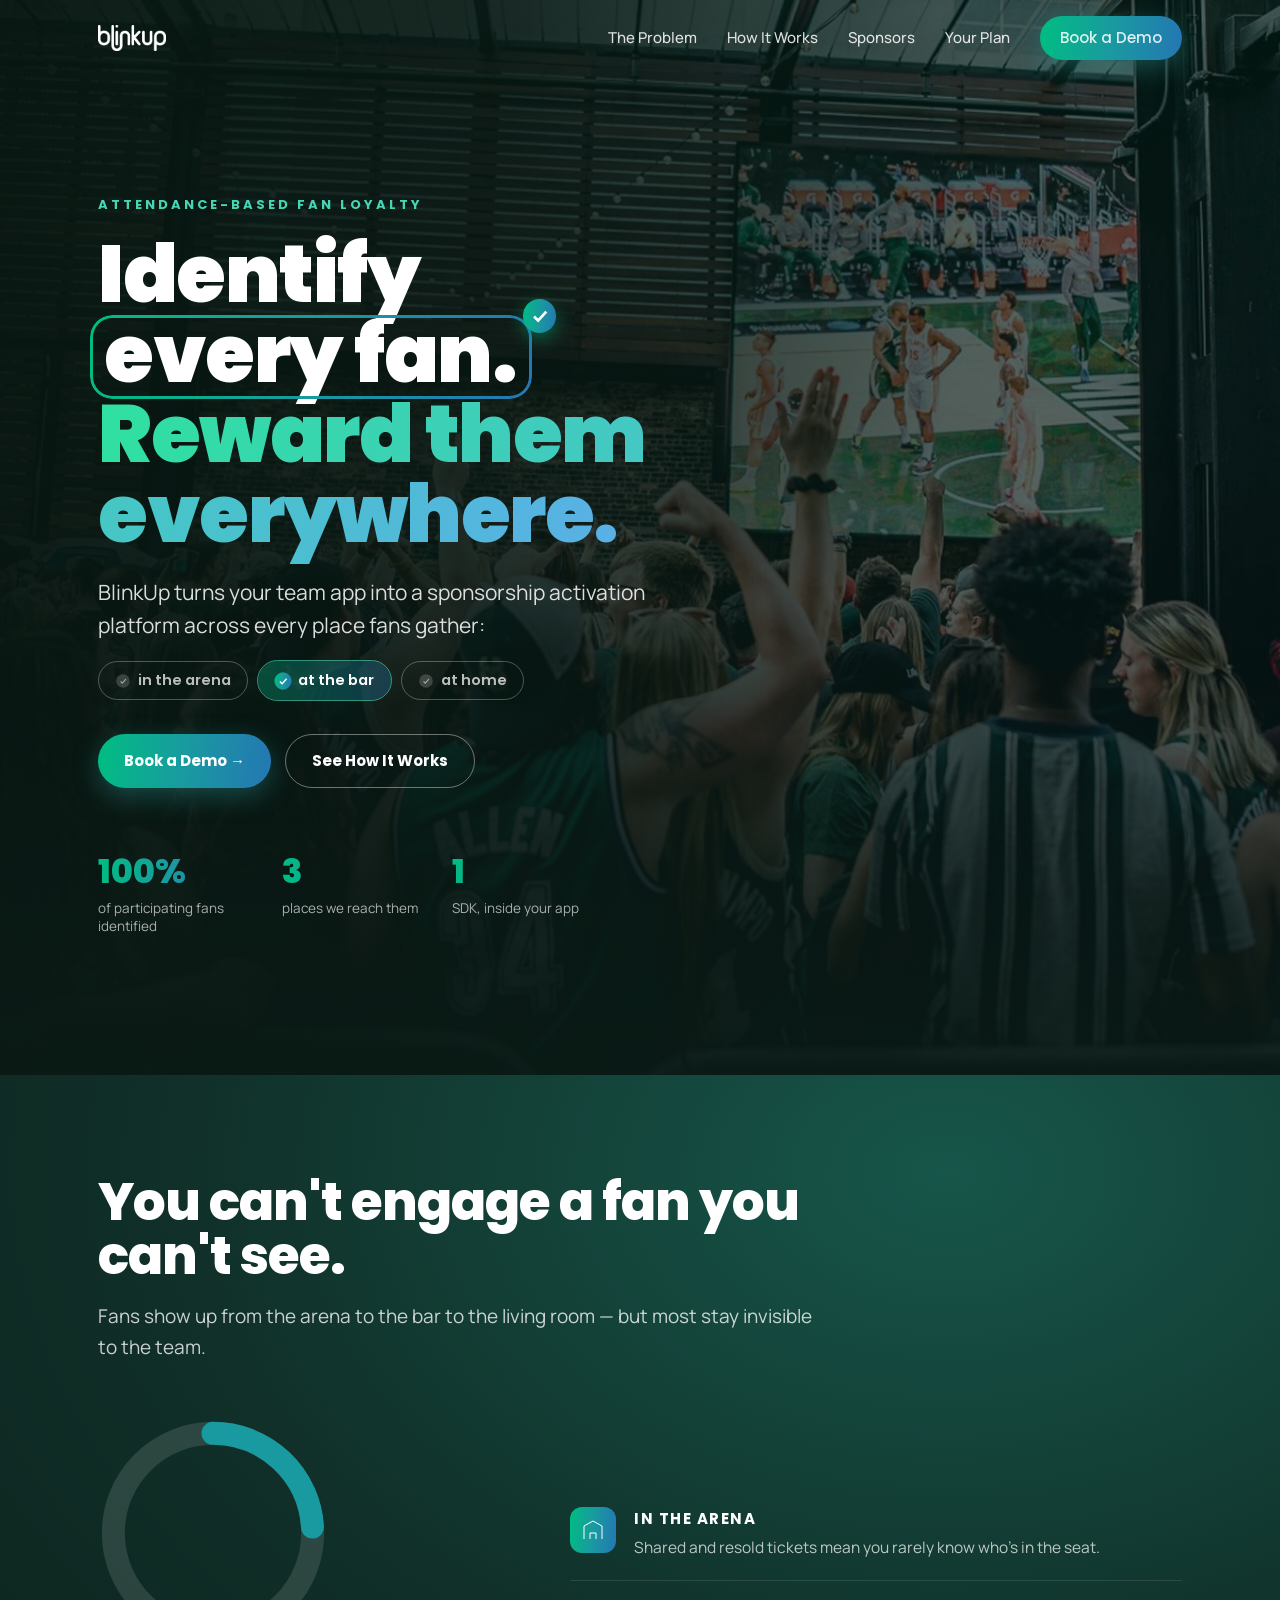
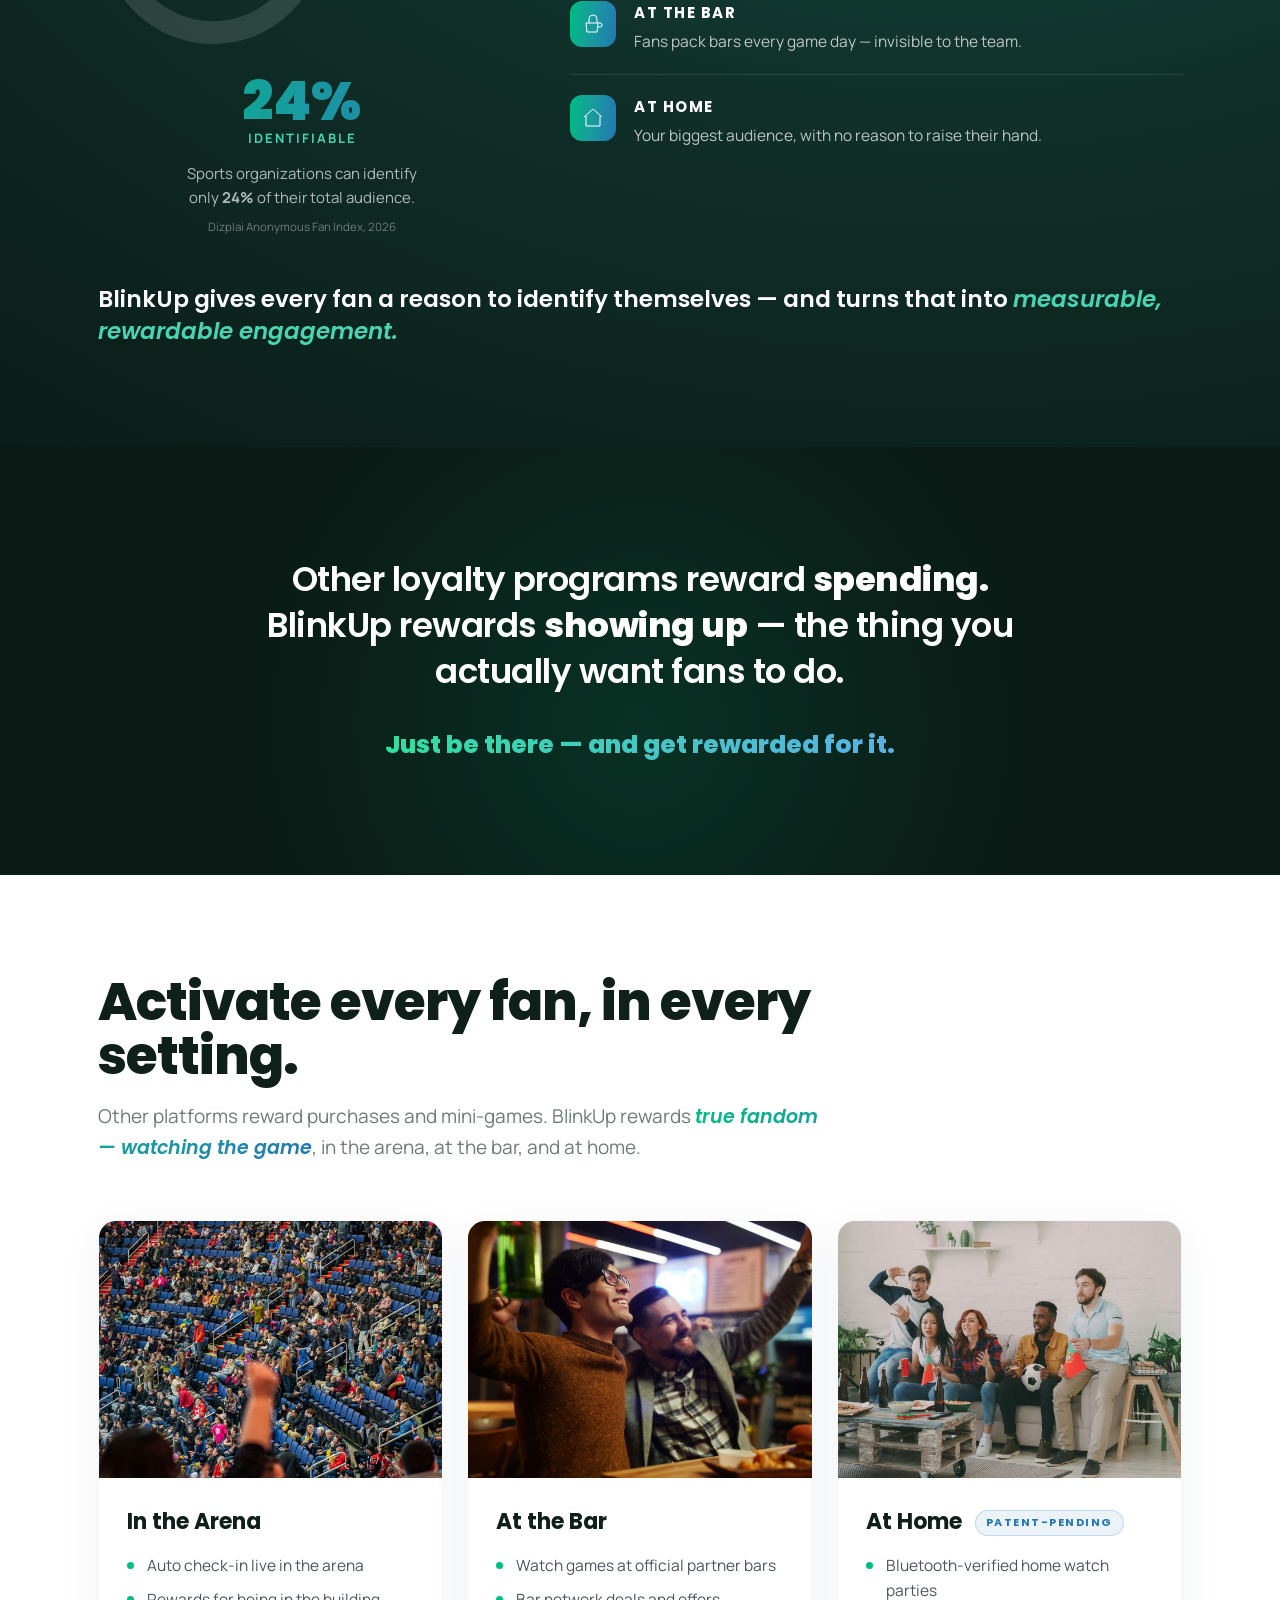
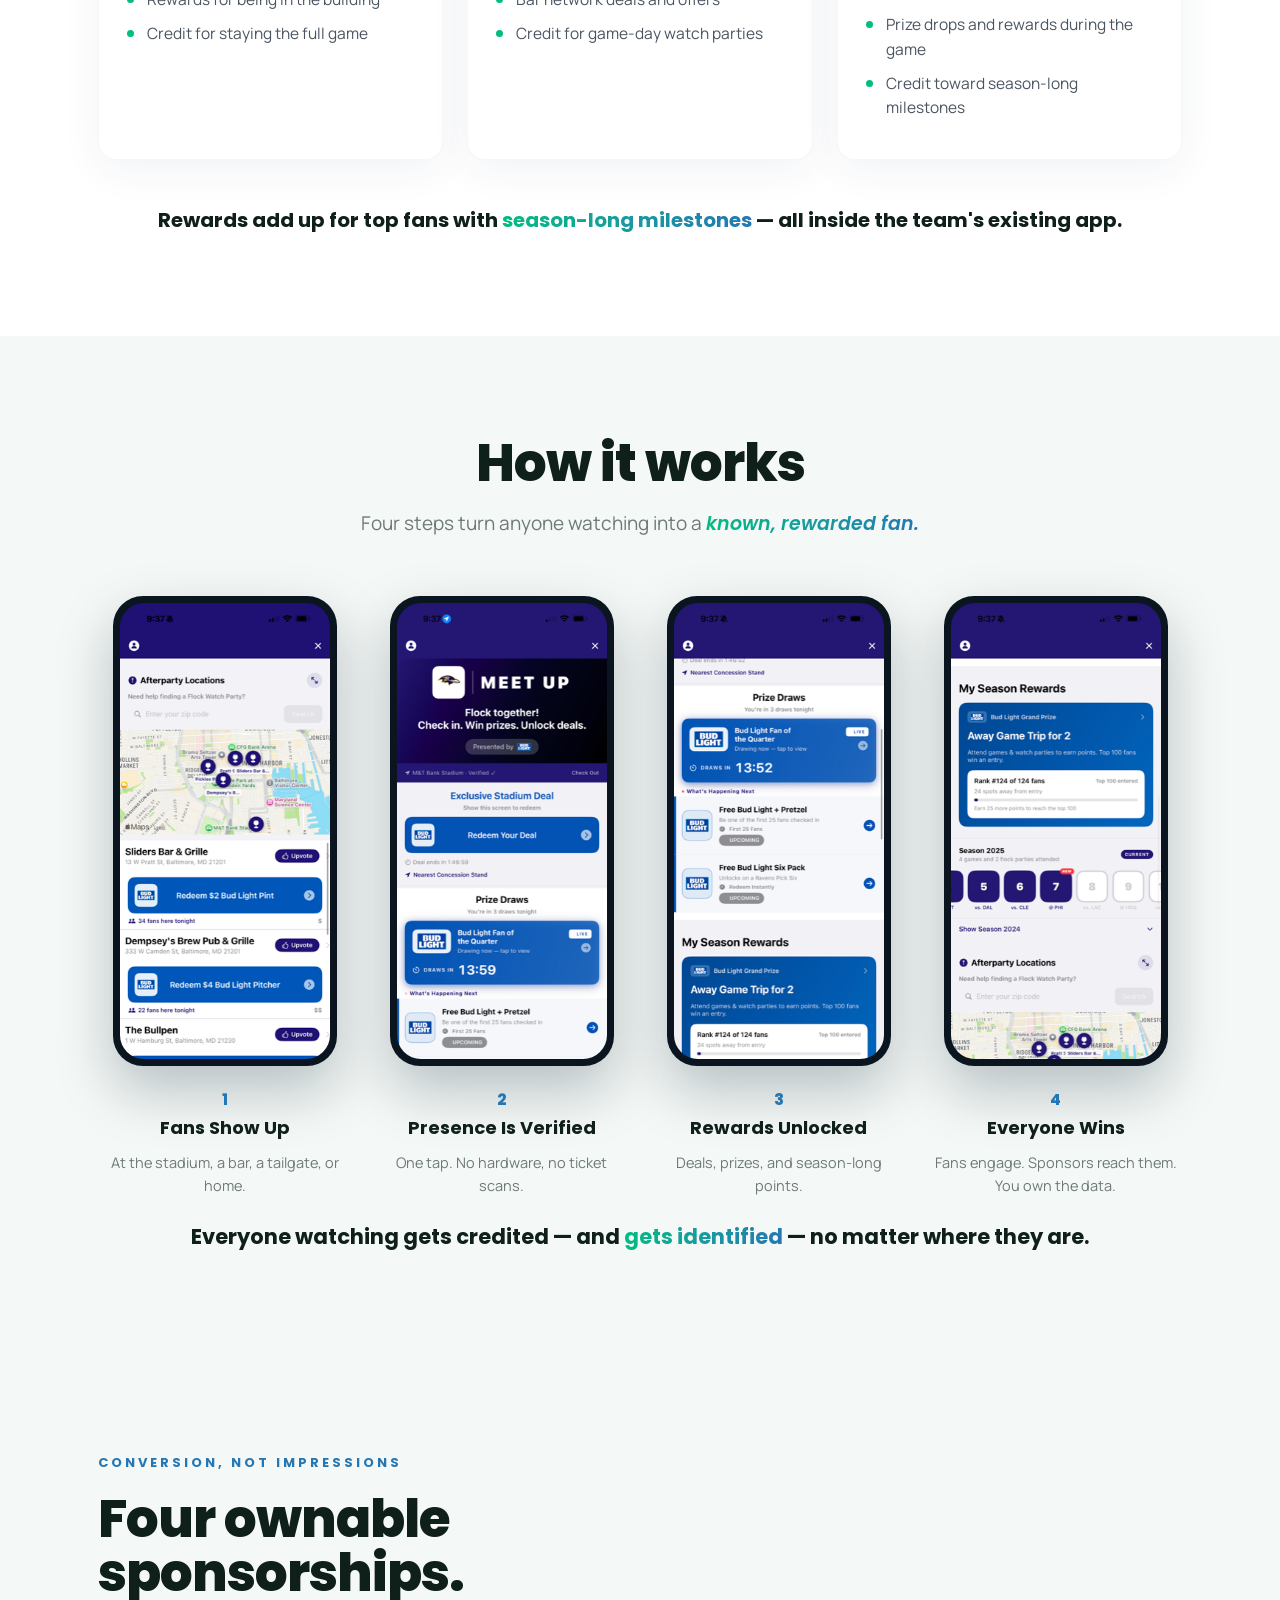
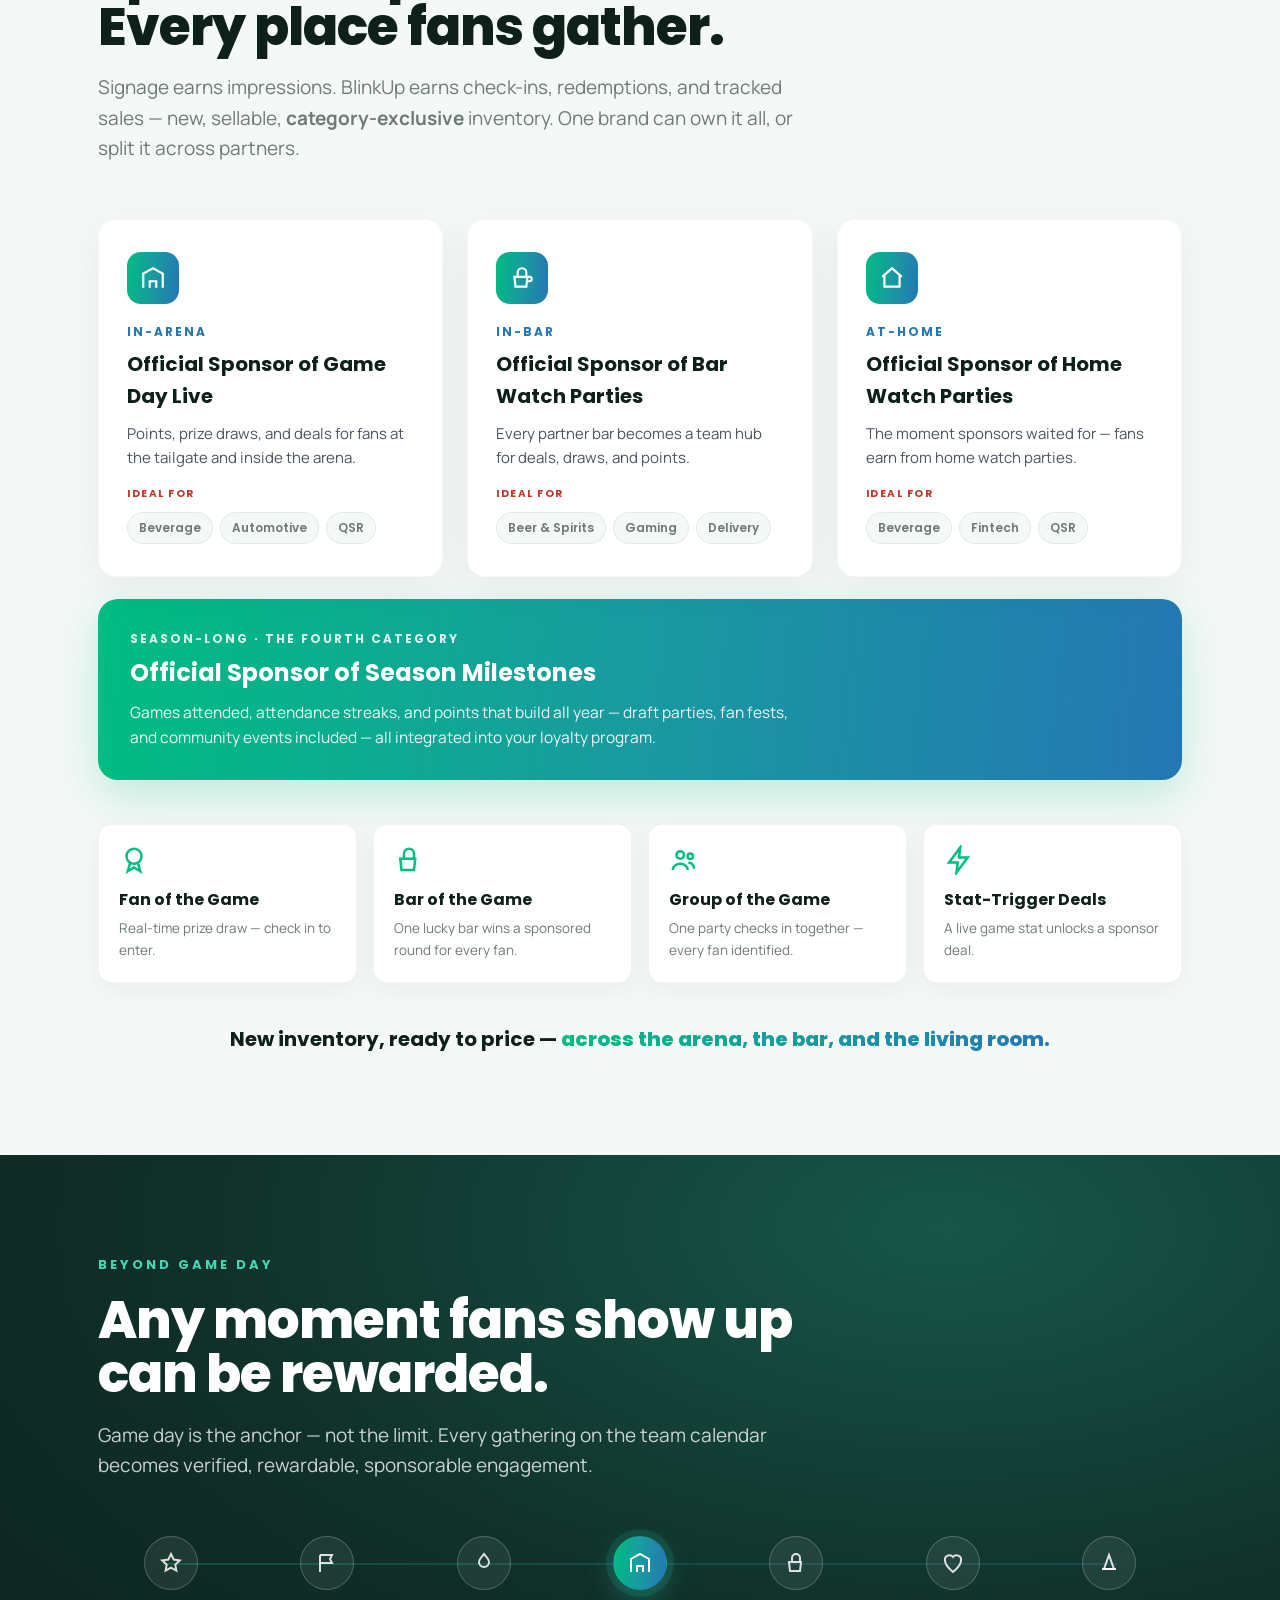
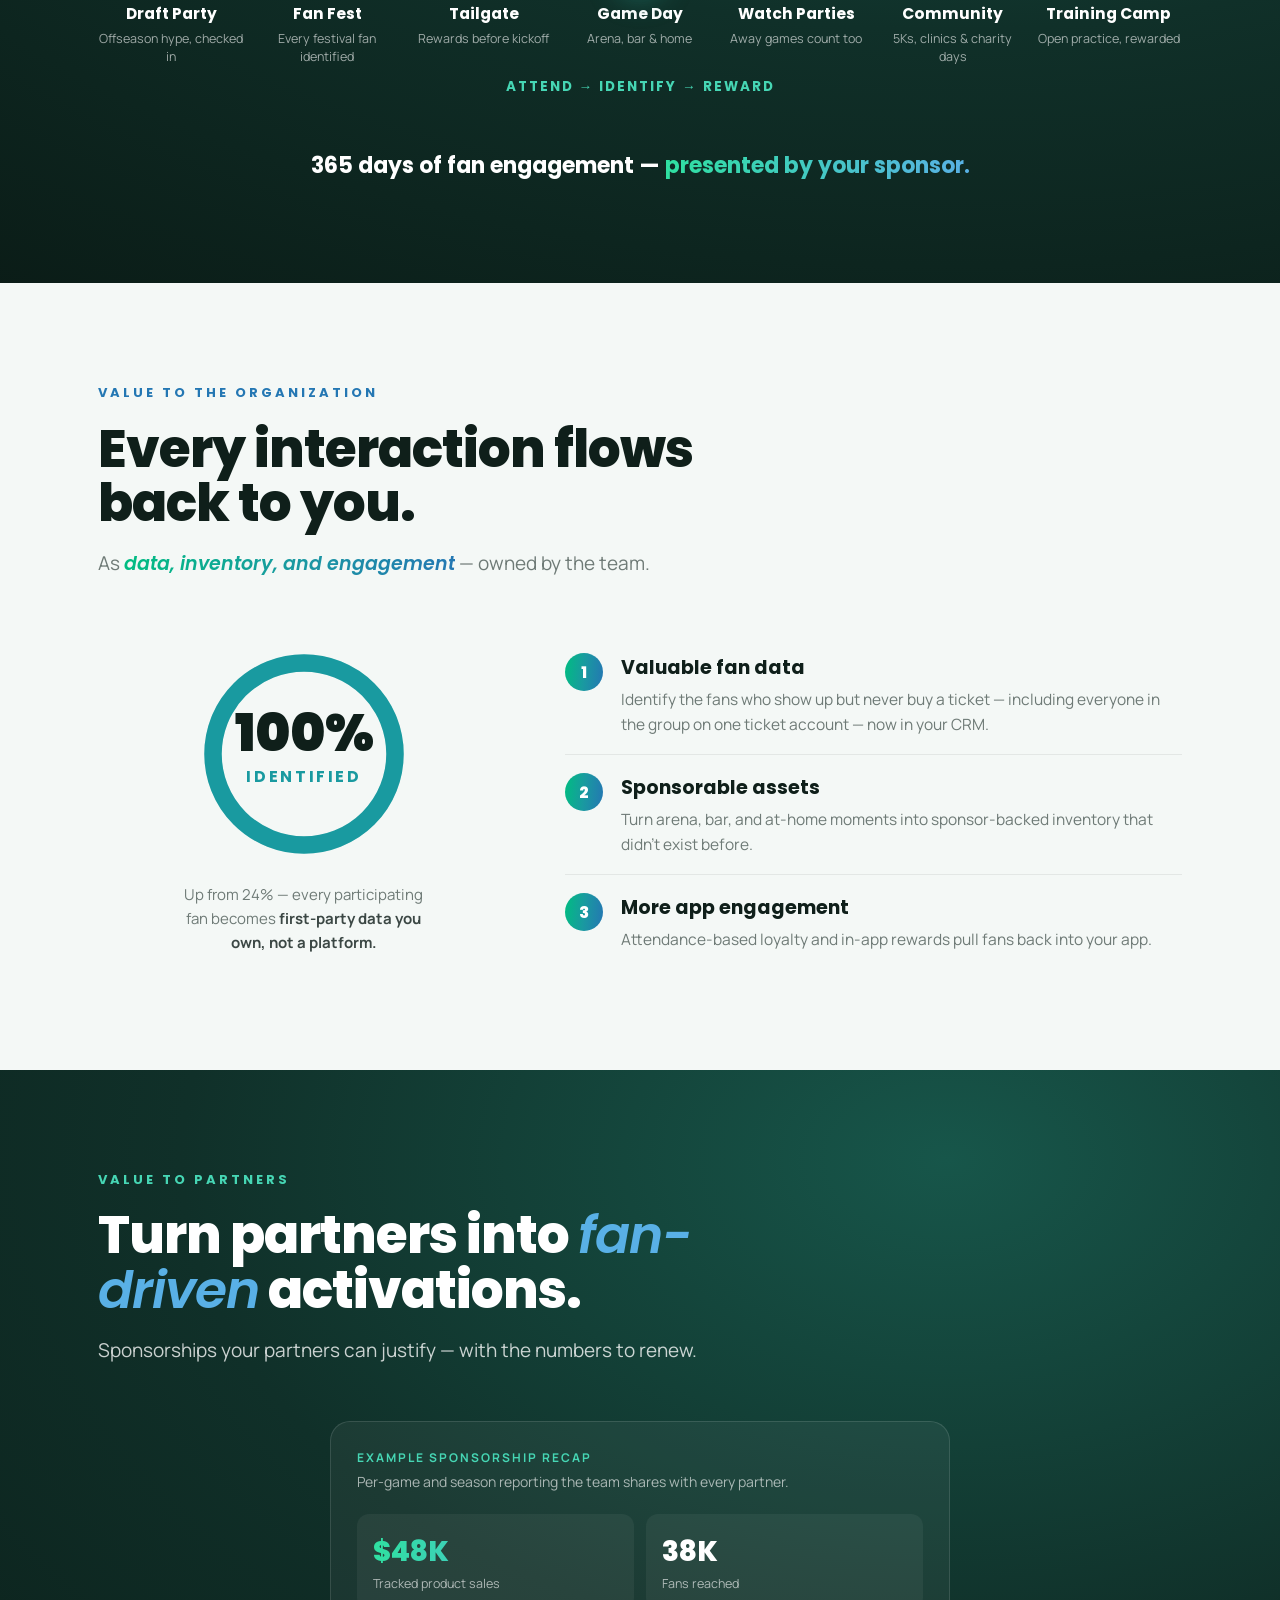
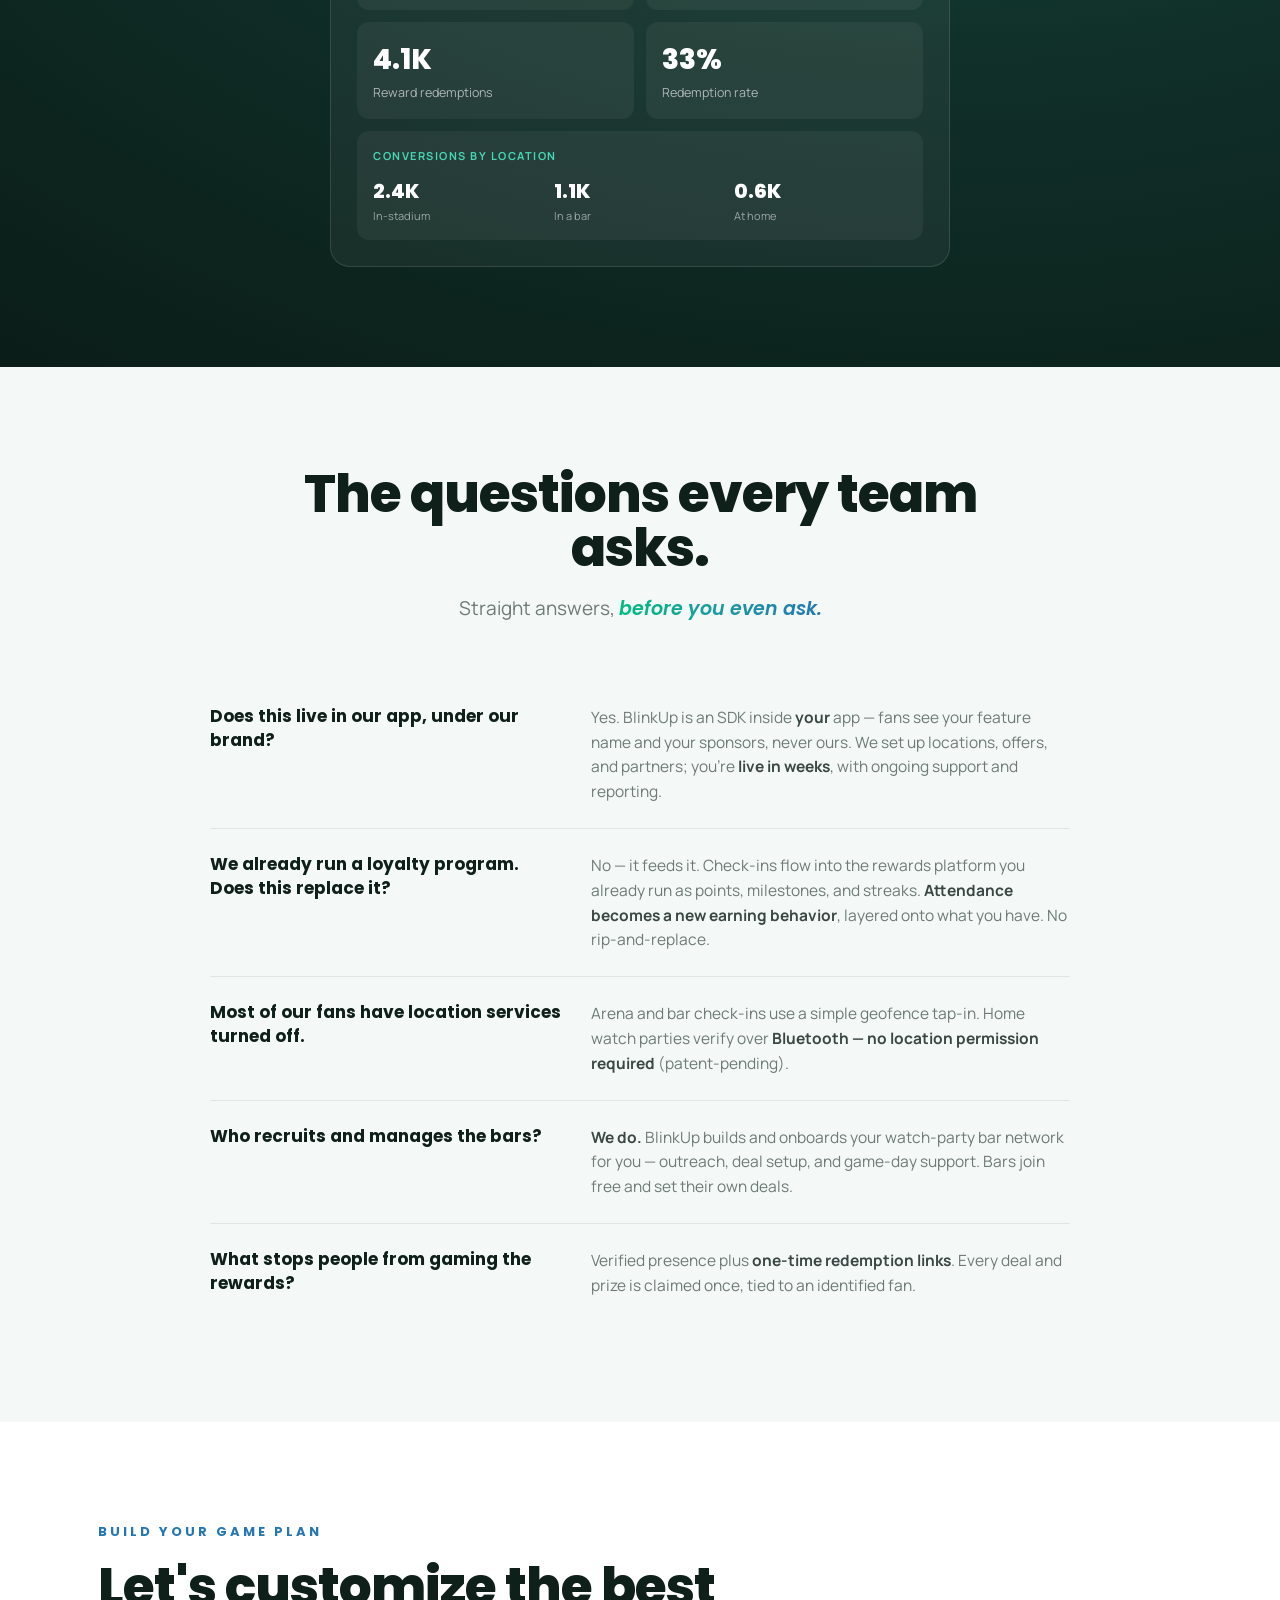
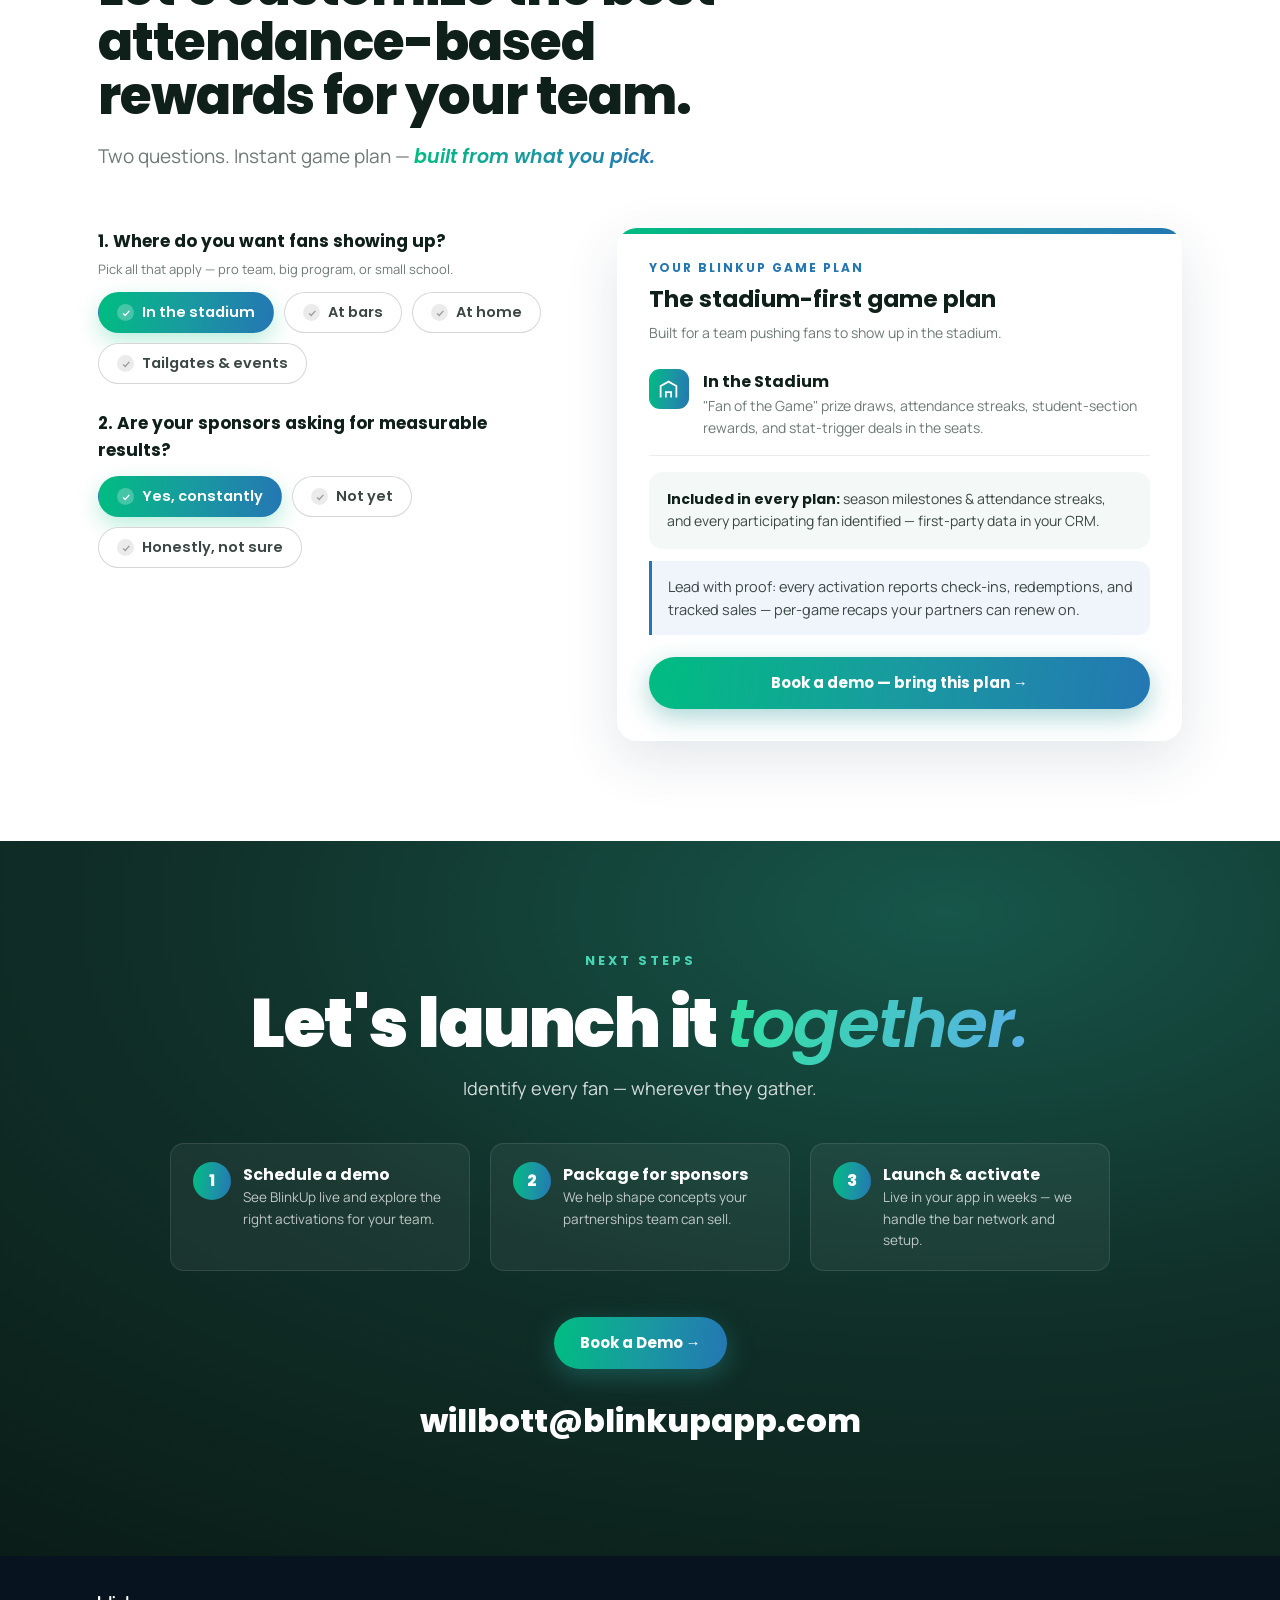
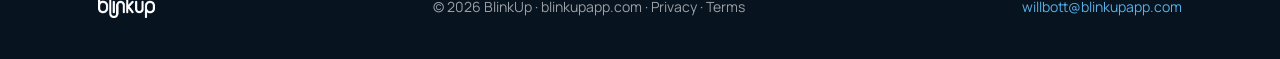
==== index.html @ 72c93498 "Simplify: cut Meet Up, netmap, fan-value, and integration sections; benefit-led copy throughout Per " ====
<!DOCTYPE html>
<html lang="en">
<head>
<meta charset="UTF-8" />
<meta name="viewport" content="width=device-width, initial-scale=1.0" />
<title>BlinkUp — Identify Every Fan. Reward Them Everywhere.</title>
<meta name="description" content="BlinkUp turns your team app into a sponsorship activation platform across every place fans gather — in the arena, at the bar, and at home. Attendance-based fan loyalty for sports teams and their sponsors." />

<link rel="preconnect" href="https://fonts.googleapis.com">
<link rel="preconnect" href="https://fonts.gstatic.com" crossorigin>
<link href="https://fonts.googleapis.com/css2?family=Poppins:ital,wght@0,500;0,600;0,700;0,800;0,900;1,500;1,600&family=Manrope:wght@400;500;600;700;800&display=swap" rel="stylesheet">

<style>
  *, *::before, *::after { box-sizing: border-box; margin: 0; padding: 0; }
  :root {
    --green: #00BD81;
    --teal: #199AA0;
    --blue: #2477B3;
    --blue-deep: #1B5C8C;
    --green-deep: #0A8F63;
    --ink: #0F1F1A;
    --text: #3B4744;
    --muted: #6E7A76;
    --bg: #ffffff;
    --bg-2: #F4F8F6;
    --white: #ffffff;
    --glow-green: #2fe0a0;
    --glow-blue: #59b0e6;
    --light-accent: #46d6b4;
    --grad: linear-gradient(96deg, #00BD81 0%, #199AA0 50%, #2477B3 100%);
    --dark-grad: radial-gradient(130% 120% at 74% 10%, #17564a 0%, #103029 46%, #0a1a15 100%);
    --maxw: 1140px;
    --sans: 'Poppins', -apple-system, BlinkMacSystemFont, 'Segoe UI', sans-serif;
    --body: 'Manrope', -apple-system, BlinkMacSystemFont, 'Segoe UI', sans-serif;
  }
  html { scroll-behavior: smooth; }
  body { font-family: var(--body); color: var(--text); background: var(--bg); line-height: 1.6; -webkit-font-smoothing: antialiased; overflow-x: hidden; }
  h1,h2,h3,h4,.sans { font-family: var(--sans); }
  .serif-i { font-family: var(--sans); font-style: italic; font-weight: 600; }
  .grad-text { background: var(--grad); -webkit-background-clip: text; background-clip: text; -webkit-text-fill-color: transparent; }

  .wrap { max-width: var(--maxw); margin: 0 auto; padding: 0 28px; }
  .eyebrow { font-family: var(--sans); font-weight: 700; font-size: 13px; letter-spacing: 3px; text-transform: uppercase; color: var(--blue); margin-bottom: 18px; }
  .eyebrow.light { color: var(--light-accent); }

  .btn { display: inline-flex; align-items: center; gap: 9px; font-family: var(--sans); font-weight: 700; font-size: 15px; padding: 14px 26px; border-radius: 999px; text-decoration: none; cursor: pointer; border: none; transition: transform .18s ease, box-shadow .18s ease; }
  .btn-primary { background: var(--grad); color: #fff; box-shadow: 0 8px 26px rgba(42,150,150,.4); }
  .btn-primary:hover { transform: translateY(-2px); box-shadow: 0 12px 32px rgba(42,150,150,.5); }
  .btn-ghost { background: transparent; color: #fff; border: 1.5px solid rgba(255,255,255,.4); }
  .btn-ghost:hover { background: rgba(255,255,255,.1); border-color: #fff; }

  /* Nav */
  nav { position: fixed; top: 0; left: 0; right: 0; z-index: 100; padding: 16px 0; transition: background .3s, box-shadow .3s, padding .3s; }
  nav.scrolled { background: rgba(8,20,34,.85); backdrop-filter: blur(12px); padding: 10px 0; box-shadow: 0 1px 0 rgba(255,255,255,.08); }
  .nav-inner { display: flex; align-items: center; justify-content: space-between; }
  .nav-logo { height: 26px; display: block; }
  .nav-links { display: flex; align-items: center; gap: 30px; }
  .nav-links a { color: rgba(255,255,255,.85); text-decoration: none; font-size: 15px; font-weight: 500; }
  .nav-links a:hover { color: #fff; }
  .nav-cta { padding: 10px 20px; font-size: 14px; }
  .nav-toggle { display: none; background: none; border: none; color: #fff; font-size: 26px; cursor: pointer; }

  /* Hero — Luminous Presence artwork */
  .hero { position: relative; color: #fff; padding: 195px 0 140px; overflow: hidden; background: #0a1a15; }
  .hero-art { position: absolute; inset: 0; background: url('assets/art/hero-photo.jpg') center 30% / cover no-repeat; }
  .hero-veil { position: absolute; inset: 0; background:
    linear-gradient(180deg, rgba(10,26,21,0) 55%, rgba(10,26,21,.88) 100%),
    linear-gradient(94deg, rgba(8,22,17,.94) 0%, rgba(8,22,17,.78) 38%, rgba(8,22,17,.32) 72%, rgba(8,22,17,.18) 100%),
    linear-gradient(160deg, rgba(0,120,80,.20) 0%, rgba(10,60,90,.18) 100%); }
  .hero .wrap { position: relative; }
  .hero-copy { max-width: 640px; }
  .hero h1 { font-size: clamp(34px,6.6vw,80px); font-weight: 900; line-height: 1.0; letter-spacing: -1.5px; margin-bottom: 22px; }
  .hero h1 .g { background: linear-gradient(96deg,var(--glow-green),var(--glow-blue)); -webkit-background-clip: text; background-clip: text; -webkit-text-fill-color: transparent; }
  .hero p.sub { font-size: clamp(17px,2vw,21px); color: rgba(255,255,255,.85); max-width: 560px; margin-bottom: 34px; }
  .hero-cta { display: flex; gap: 14px; flex-wrap: wrap; }

  /* Type-on + capture (the check-in moment) */
  .hero h1 .ch { opacity: 0; }
  .hero h1.typed .ch { opacity: 1; transition: opacity .18s ease; }
  .cap { position: relative; display: inline-block; padding: 0 .08em; }
  .cap::before { content: ''; position: absolute; inset: .02em -.12em -.06em -.1em; border-radius: .28em;
    padding: 3px; background: var(--grad);
    -webkit-mask: linear-gradient(#fff 0 0) content-box, linear-gradient(#fff 0 0);
    -webkit-mask-composite: xor; mask: linear-gradient(#fff 0 0) content-box, linear-gradient(#fff 0 0);
    mask-composite: exclude;
    opacity: 0; transform: scale(1.18); }
  .cap .tickbadge { position: absolute; top: -.18em; right: -.42em; width: .42em; height: .42em; border-radius: 50%;
    background: var(--grad); display: grid; place-items: center; opacity: 0; transform: scale(.3);
    box-shadow: 0 6px 18px rgba(0,189,129,.45); }
  .cap .tickbadge svg { width: 58%; height: 58%; stroke: #fff; stroke-width: 3.4; fill: none; }
  .cap.on::before { opacity: 1; transform: scale(1); transition: opacity .3s ease, transform .45s cubic-bezier(.2,1.4,.4,1); }
  .cap.on .tickbadge { opacity: 1; transform: scale(1); transition: opacity .2s ease .18s, transform .5s cubic-bezier(.2,1.8,.4,1) .18s; }

  /* Place chips — check in as each photo comes up */
  .place-chips { display: flex; gap: 10px; flex-wrap: wrap; margin: 18px 0 34px; }
  .place-chip { display: inline-flex; align-items: center; gap: 7px; font-family: var(--sans); font-weight: 600;
    font-size: 14.5px; padding: 7px 16px; border-radius: 999px; color: rgba(255,255,255,.72);
    border: 1.5px solid rgba(255,255,255,.28); position: relative; transition: color .4s, border-color .4s, background .4s; }
  .place-chip .tick { display: grid; place-items: center; width: 16px; height: 16px; border-radius: 50%;
    background: rgba(255,255,255,.18); transform: scale(.85); transition: background .4s, transform .4s; }
  .place-chip .tick svg { width: 10px; height: 10px; stroke: rgba(255,255,255,.55); stroke-width: 3; fill: none; transition: stroke .4s; }
  .place-chip.active { color: #fff; border-color: transparent; background: linear-gradient(96deg, rgba(0,189,129,.32), rgba(36,119,179,.32)); }
  .place-chip.active .tick { background: var(--grad); transform: scale(1.08); }
  .place-chip.active .tick svg { stroke: #fff; }
  .place-chip.active::after { content: ''; position: absolute; inset: -2px; border-radius: 999px;
    border: 1.5px solid rgba(70,214,180,.65); animation: chipping 1.6s ease-out; pointer-events: none; }
  @keyframes chipping { 0% { transform: scale(1); opacity: .9; } 100% { transform: scale(1.28); opacity: 0; } }
  @media (prefers-reduced-motion: reduce) {
    .hero h1 .ch, .hero h1.typed .ch { transition: none; }
    .place-chip.active::after { animation: none; }
  }
  .hero-stats { display: flex; gap: 34px; margin-top: 56px; }
  .hero-stat .n { font-family: var(--sans); font-weight: 800; font-size: 34px; }
  .hero-stat .l { font-size: 13.5px; color: rgba(255,255,255,.65); max-width: 150px; line-height: 1.35; }

  /* Sections */
  .sec { padding: 100px 0; position: relative; }
  .sec-dark { background: var(--dark-grad); color: #fff; }
  .sec-2 { background: var(--bg-2); }
  .sec-head { max-width: 720px; margin-bottom: 56px; }
  .sec-head.center { margin-left: auto; margin-right: auto; text-align: center; }
  .sec h2 { font-size: clamp(32px,4.4vw,52px); font-weight: 800; line-height: 1.04; letter-spacing: -1px; color: var(--ink); margin-bottom: 18px; }
  .sec-dark h2 { color: #fff; }
  .sec .lead { font-size: clamp(16px,2vw,19px); color: var(--muted); }
  .sec-dark .lead { color: rgba(255,255,255,.78); }

  .ic { flex-shrink: 0; width: 46px; height: 46px; border-radius: 12px; background: var(--grad); display: grid; place-items: center; }
  .ic svg { width: 24px; height: 24px; stroke: #fff; fill: none; }
  .ic.circle { border-radius: 50%; }

  /* Problem */
  .prob-grid { display: grid; grid-template-columns: .8fr 1.2fr; gap: 64px; align-items: center; }
  .donut { width: 230px; height: 230px; margin: 0 auto; }
  .donut-label { margin-top: 18px; text-align: center; }
  .donut-label .p { font-family: var(--sans); font-weight: 900; font-size: 54px; line-height: 1; }
  .donut-label .s { font-size: 13px; letter-spacing: 2px; text-transform: uppercase; color: var(--light-accent); font-weight: 700; }
  .donut-sub { font-size: 15px; color: rgba(255,255,255,.68); max-width: 250px; margin: 14px auto 0; text-align: center; }
  .donut-src { font-size: 11.5px; color: rgba(255,255,255,.4); margin-top: 8px; text-align: center; }
  .prob-list .row { display: flex; gap: 18px; padding: 20px 0; border-bottom: 1px solid rgba(255,255,255,.1); }
  .prob-list .row:last-child { border-bottom: none; }
  .prob-list h4 { font-size: 15px; letter-spacing: 1.5px; text-transform: uppercase; margin-bottom: 4px; }
  .prob-list p { color: rgba(255,255,255,.72); font-size: 15.5px; }
  .prob-foot { margin-top: 46px; font-size: clamp(18px,2.2vw,23px); font-weight: 600; font-family: var(--sans); line-height: 1.4; }

  /* Manifesto — the everyday fan */
  .manifesto { background: #0a1a15; color: #fff; padding: 110px 0; text-align: center; position: relative; overflow: hidden; }
  .manifesto .glow { position: absolute; top: -40%; left: 50%; transform: translateX(-50%); width: 900px; height: 900px; background: radial-gradient(circle, rgba(0,189,129,.14), transparent 65%); }
  .manifesto .wrap { position: relative; max-width: 880px; }
  .manifesto p.big { font-family: var(--sans); font-weight: 600; font-size: clamp(22px,3.2vw,34px); line-height: 1.35; letter-spacing: -.5px; }
  .manifesto p.big b { font-weight: 800; }
  .manifesto .kicker { margin-top: 30px; font-family: var(--sans); font-weight: 800; font-size: clamp(19px,2.4vw,25px); }
  .manifesto .kicker .grad-text { background: linear-gradient(96deg,var(--glow-green),var(--glow-blue)); -webkit-background-clip: text; background-clip: text; -webkit-text-fill-color: transparent; }

  /* Cards */
  .cards { display: grid; grid-template-columns: repeat(3,1fr); gap: 24px; }
  .card { background: #fff; border-radius: 18px; padding: 32px 28px; box-shadow: 0 10px 40px rgba(20,50,80,.06); border: 1px solid rgba(0,0,0,.03); transition: transform .2s, box-shadow .2s; }
  .card:hover { transform: translateY(-5px); box-shadow: 0 18px 50px rgba(20,50,80,.13); }
  .card.has-art { padding: 0; overflow: hidden; }
  .card.has-art .card-art { display: block; width: 100%; aspect-ratio: 4/3; object-fit: cover; }
  .card.has-art .card-body { padding: 26px 28px 30px; }
  .card-ic { width: 52px; height: 52px; border-radius: 14px; background: var(--grad); display: grid; place-items: center; margin-bottom: 18px; }
  .card-ic svg { width: 26px; height: 26px; stroke: #fff; fill: none; }
  .card h3 { color: var(--ink); font-size: 22px; margin-bottom: 14px; }
  .card ul { list-style: none; }
  .card li { position: relative; padding-left: 20px; margin-bottom: 9px; font-size: 15.5px; color: #4a5561; }
  .card li::before { content: ''; position: absolute; left: 0; top: 9px; width: 7px; height: 7px; border-radius: 50%; background: var(--green); }
  .sec-foot { margin-top: 44px; text-align: center; font-family: var(--sans); font-weight: 700; font-size: clamp(16px,2vw,20px); color: var(--ink); }
  .patent-chip { display: inline-block; font-family: var(--sans); font-size: 11px; font-weight: 700; letter-spacing: 1.5px; text-transform: uppercase; color: var(--blue); background: rgba(36,119,179,.09); border: 1px solid rgba(36,119,179,.22); border-radius: 999px; padding: 3px 10px; margin-left: 8px; vertical-align: middle; }

  /* How it works — real phone screenshots */
  .steps { display: grid; grid-template-columns: repeat(4,1fr); gap: 24px; }
  .step { text-align: center; }
  .phone { width: 100%; max-width: 224px; margin: 0 auto 22px; background: #0b1520; border-radius: 30px; padding: 7px; box-shadow: 0 24px 55px rgba(12,30,50,.26); }
  .phone img { display: block; width: 100%; border-radius: 24px; }
  .step-n { font-family: var(--sans); font-weight: 800; font-size: 15px; color: var(--blue); }
  .step h3 { font-size: 18px; color: var(--ink); margin: 2px 0 8px; }
  .step p { font-size: 14.5px; color: var(--muted); }
  .how-note { text-align: center; font-size: 13px; color: var(--muted); margin-top: 26px; }
  .how-foot { margin-top: 22px; text-align: center; font-family: var(--sans); font-weight: 700; font-size: clamp(16px,2vw,21px); color: var(--ink); }

  /* Sponsors network */
  .net-grid { display: grid; grid-template-columns: 1fr 1.1fr; gap: 50px; align-items: center; }
  .net-list .row { display: flex; gap: 16px; padding: 18px 0; }
  .net-list .ic { background: #fff; } .net-list .ic svg { stroke: var(--blue-deep); }
  .net-list .ic.on { background: var(--grad); } .net-list .ic.on svg { stroke: #fff; }
  .net-list h4 { font-size: 19px; color: #fff; font-family: var(--sans); }
  .net-list .ex { font-size: 12px; letter-spacing: 1.5px; text-transform: uppercase; color: var(--light-accent); font-weight: 700; margin: 3px 0; }
  .net-list p { color: rgba(255,255,255,.74); font-size: 15px; }
  .netmap { position: relative; aspect-ratio: 1; }
  .netmap .center-glow { position: absolute; top: 50%; left: 50%; width: 55%; height: 55%; transform: translate(-50%,-50%); background: radial-gradient(circle, rgba(42,165,149,.28), transparent 70%); border-radius: 50%; }
  .netmap svg.lines { position: absolute; inset: 0; width: 100%; height: 100%; }
  .node { position: absolute; transform: translate(-50%,-50%); text-align: center; }
  .node .dot { width: 54px; height: 54px; border-radius: 50%; display: grid; place-items: center; margin: 0 auto 8px; }
  .node .dot svg { width: 24px; height: 24px; }
  .node.arena .dot { background: var(--grad); box-shadow: 0 0 0 8px rgba(42,165,149,.15), 0 10px 30px rgba(42,165,149,.4); } .node.arena .dot svg { stroke: #fff; }
  .node.bar .dot { background: #fff; } .node.bar .dot svg { stroke: var(--blue-deep); }
  .node.home .dot { background: rgba(90,200,230,.15); border: 1.5px solid var(--glow-blue); } .node.home .dot svg { stroke: #9adcf5; }
  .node .name { font-family: var(--sans); font-weight: 700; color: #fff; font-size: 16px; }
  .node .type { font-size: 10px; letter-spacing: 1.5px; text-transform: uppercase; color: rgba(255,255,255,.5); }

  /* Value for fans (real screenshot) */
  .split { display: grid; grid-template-columns: .85fr 1.15fr; gap: 56px; align-items: center; }
  .split-phone { width: 100%; max-width: 300px; margin: 0 auto; background: #0b1520; border-radius: 38px; padding: 9px; box-shadow: 0 30px 70px rgba(20,50,80,.2); }
  .split-phone img { display: block; width: 100%; border-radius: 30px; }
  .val-list .row { display: flex; gap: 18px; padding: 18px 0; }
  .val-list h4 { color: var(--ink); font-size: 19px; font-family: var(--sans); margin-bottom: 3px; }
  .val-list p { color: var(--muted); font-size: 15.5px; }

  /* Value to org */
  .org-grid { display: grid; grid-template-columns: .8fr 1.2fr; gap: 56px; align-items: center; }
  .bignum { text-align: center; }
  .bignum .ring100 { width: 210px; height: 210px; margin: 0 auto; }
  .bignum .cap { max-width: 260px; margin: 16px auto 0; color: var(--muted); font-size: 15px; }
  .bignum .cap b { color: var(--text); }
  .steplist .row { display: flex; gap: 18px; padding: 18px 0; border-bottom: 1px solid rgba(0,0,0,.07); }
  .steplist .row:last-child { border-bottom: none; }
  .num-badge { flex-shrink: 0; width: 38px; height: 38px; border-radius: 50%; background: var(--grad); color: #fff; font-family: var(--sans); font-weight: 800; display: grid; place-items: center; }
  .steplist h4 { color: var(--ink); font-size: 19px; font-family: var(--sans); margin-bottom: 3px; }
  .steplist p { color: var(--muted); font-size: 15.5px; }

  /* Partners */
  .part-grid { display: grid; grid-template-columns: 1fr 1fr; gap: 56px; align-items: start; }
  .part-list .row { display: flex; gap: 16px; padding: 16px 0; }
  .part-list h4 { color: #fff; font-family: var(--sans); font-size: 18px; }
  .part-list p { color: rgba(255,255,255,.72); font-size: 15px; }
  .recap { background: rgba(255,255,255,.05); border: 1px solid rgba(255,255,255,.12); border-radius: 20px; padding: 26px; }
  .recap .rlabel { font-size: 12px; letter-spacing: 2px; text-transform: uppercase; color: var(--light-accent); font-weight: 700; margin-bottom: 4px; }
  .recap .rsub { color: rgba(255,255,255,.62); font-size: 14px; margin-bottom: 20px; }
  .recap-stats { display: grid; grid-template-columns: 1fr 1fr; gap: 12px; margin-bottom: 12px; }
  .rstat { background: rgba(255,255,255,.05); border-radius: 12px; padding: 16px; }
  .rstat .n { font-family: var(--sans); font-weight: 800; font-size: 28px; }
  .rstat .n.g { background: linear-gradient(96deg,var(--glow-green),var(--glow-blue)); -webkit-background-clip: text; background-clip: text; -webkit-text-fill-color: transparent; }
  .rstat .l { font-size: 12.5px; color: rgba(255,255,255,.62); }
  .rconv { background: rgba(255,255,255,.05); border-radius: 12px; padding: 16px; display: grid; grid-template-columns: repeat(3,1fr); gap: 8px; }
  .rconv .n { font-family: var(--sans); font-weight: 800; font-size: 20px; color: #fff; }
  .rconv .l { font-size: 11px; color: rgba(255,255,255,.55); }
  .rconv .full { grid-column: 1/-1; font-size: 11px; letter-spacing: 1.5px; text-transform: uppercase; color: var(--light-accent); font-weight: 700; margin-bottom: 2px; }

  /* Integration */
  .int-cards { display: grid; grid-template-columns: repeat(4,1fr); gap: 20px; margin-bottom: 40px; }
  .int-card { background: #fff; border-radius: 16px; padding: 26px 22px; text-align: center; box-shadow: 0 10px 34px rgba(20,50,80,.06); }
  .int-card .card-ic { margin: 0 auto 16px; }
  .int-card h3 { color: var(--ink); font-size: 18px; margin-bottom: 8px; }
  .int-card p { font-size: 14px; color: var(--muted); }
  .equation { display: flex; align-items: center; justify-content: center; gap: 18px; flex-wrap: wrap; }
  .eq-box { background: #fff; border-radius: 16px; padding: 22px 26px; text-align: center; min-width: 210px; box-shadow: 0 10px 30px rgba(20,50,80,.07); }
  .eq-box.final { background: var(--grad); color: #fff; }
  .eq-box .t { font-family: var(--sans); font-weight: 800; font-size: 18px; color: var(--ink); }
  .eq-box.final .t { color: #fff; }
  .eq-box .d { font-size: 13px; color: var(--muted); margin-top: 4px; }
  .eq-box.final .d { color: rgba(255,255,255,.9); }
  .eq-box img.eq-logo { height: 26px; }
  .eq-sign { font-family: var(--sans); font-weight: 800; font-size: 30px; color: var(--blue); }

  /* Answers — the questions every team asks */
  .qa-list { max-width: 860px; margin: 0 auto; }
  .qa { border-bottom: 1px solid rgba(0,0,0,.08); padding: 24px 0; display: grid; grid-template-columns: 1fr 1.35fr; gap: 26px; }
  .qa:last-child { border-bottom: none; }
  .qa h4 { font-family: var(--sans); color: var(--ink); font-size: 17px; line-height: 1.4; }
  .qa p { font-size: 15.5px; color: var(--muted); }
  .qa p b { color: var(--text); }

  /* CTA */
  .cta { background: var(--dark-grad); color: #fff; padding: 110px 0; text-align: center; overflow: hidden; }
  .cta h2 { font-size: clamp(38px,6vw,68px); font-weight: 900; letter-spacing: -1.5px; line-height: 1; margin-bottom: 16px; }
  .cta h2 .serif-i { background: linear-gradient(96deg,var(--glow-green),var(--glow-blue)); -webkit-background-clip: text; background-clip: text; -webkit-text-fill-color: transparent; }
  .cta .lead { max-width: 560px; margin: 0 auto 40px; color: rgba(255,255,255,.82); font-size: 18px; }
  .cta-steps { display: flex; gap: 20px; justify-content: center; flex-wrap: wrap; margin-bottom: 46px; }
  .cta-step { display: flex; gap: 12px; align-items: flex-start; background: rgba(255,255,255,.05); border: 1px solid rgba(255,255,255,.1); border-radius: 14px; padding: 18px 22px; max-width: 300px; text-align: left; }
  .cta-step h4 { font-family: var(--sans); font-size: 16px; }
  .cta-step p { font-size: 13.5px; color: rgba(255,255,255,.72); }
  .cta-mail { font-family: var(--sans); font-weight: 800; font-size: clamp(22px,3vw,32px); color: #fff; text-decoration: none; }
  .cta-mail:hover { color: var(--glow-blue); }

  footer { background: #07131f; color: rgba(255,255,255,.6); padding: 40px 0; }
  .foot-inner { display: flex; justify-content: space-between; align-items: center; flex-wrap: wrap; gap: 16px; font-size: 14px; }
  .foot-logo { height: 22px; }

  /* Sponsorship slate */
  .statbar { display: flex; flex-wrap: wrap; gap: 10px 24px; align-items: center; margin-bottom: 46px; font-family: var(--sans); font-weight: 600; font-size: 15px; color: var(--ink); }
  .statbar .dot { width: 5px; height: 5px; border-radius: 50%; background: var(--green); }
  .statbar b { color: var(--blue); }
  .slate-card .slabel { font-family: var(--sans); font-weight: 700; font-size: 12px; letter-spacing: 2px; text-transform: uppercase; color: var(--blue); margin-bottom: 6px; }
  .slate-card h3 { color: var(--ink); font-size: 20px; margin-bottom: 10px; }
  .slate-card p { font-size: 15px; color: #4a5561; margin-bottom: 16px; }
  .cat-tags { display: flex; flex-wrap: wrap; gap: 7px; }
  .cat-tags .who { width: 100%; font-size: 10.5px; letter-spacing: 1.5px; text-transform: uppercase; color: #C0392B; font-weight: 700; margin-bottom: 3px; font-family: var(--sans); }
  .cat-tag { font-family: var(--sans); font-size: 12px; font-weight: 600; color: var(--muted); background: var(--bg-2); border: 1px solid rgba(0,0,0,.06); border-radius: 999px; padding: 5px 11px; }
  .slate-season { margin-top: 22px; background: var(--grad); color: #fff; border-radius: 20px; padding: 30px 32px; box-shadow: 0 16px 44px rgba(0,189,129,.22); }
  .slate-season .slabel2 { font-family: var(--sans); font-weight: 700; font-size: 12px; letter-spacing: 2px; text-transform: uppercase; color: rgba(255,255,255,.85); margin-bottom: 6px; }
  .slate-season h3 { font-size: 24px; margin-bottom: 8px; }
  .slate-season p { color: rgba(255,255,255,.92); max-width: 680px; font-size: 15.5px; }
  .sig-strip { display: grid; grid-template-columns: repeat(4,1fr); gap: 16px; margin-top: 44px; }
  .sig { background: #fff; border: 1px solid rgba(0,0,0,.05); border-radius: 14px; padding: 20px; box-shadow: 0 8px 26px rgba(20,50,80,.05); }
  .sig .sig-ic { width: 30px; height: 30px; margin-bottom: 12px; }
  .sig .sig-ic svg { width: 30px; height: 30px; stroke: var(--green); fill: none; }
  .sig h4 { font-family: var(--sans); color: var(--ink); font-size: 16px; margin-bottom: 6px; }
  .sig p { font-size: 13.5px; color: var(--muted); }
  .slate-mini { text-align: center; margin-top: 40px; font-family: var(--sans); font-weight: 700; font-size: clamp(16px,2vw,20px); color: var(--ink); }
  .slate-mini .grad-text { font-weight: 800; }

  /* Game plan builder */
  .planner-grid { display: grid; grid-template-columns: .9fr 1.1fr; gap: 56px; align-items: start; }
  .q-label { font-family: var(--sans); font-weight: 700; font-size: 17px; color: var(--ink); margin: 26px 0 12px; }
  .q-label:first-child { margin-top: 0; }
  .q-hint { font-size: 13px; color: var(--muted); margin: -8px 0 12px; }
  .plan-chips { display: flex; flex-wrap: wrap; gap: 10px; }
  .plan-chip { display: inline-flex; align-items: center; gap: 8px; font-family: var(--sans); font-weight: 600;
    font-size: 14.5px; padding: 9px 18px; border-radius: 999px; color: var(--text); background: #fff;
    border: 1.5px solid rgba(0,0,0,.16); cursor: pointer; transition: color .25s, border-color .25s, background .25s, box-shadow .25s; }
  .plan-chip:hover { border-color: var(--teal); }
  .plan-chip .tick { display: grid; place-items: center; width: 17px; height: 17px; border-radius: 50%;
    background: rgba(0,0,0,.08); transition: background .25s; }
  .plan-chip .tick svg { width: 10px; height: 10px; stroke: rgba(0,0,0,.35); stroke-width: 3; fill: none; transition: stroke .25s; }
  .plan-chip.sel { color: #fff; border-color: transparent; background: var(--grad); box-shadow: 0 8px 22px rgba(0,189,129,.28); }
  .plan-chip.sel .tick { background: rgba(255,255,255,.25); }
  .plan-chip.sel .tick svg { stroke: #fff; }
  .plan-chip:focus-visible { outline: 3px solid rgba(36,119,179,.5); outline-offset: 2px; }
  .plan-card { background: #fff; border-radius: 20px; box-shadow: 0 18px 55px rgba(20,50,80,.12); padding: 30px 32px 32px; position: relative; overflow: hidden; }
  .plan-card::before { content: ''; position: absolute; top: 0; left: 0; right: 0; height: 6px; background: var(--grad); }
  .plan-card .plabel { font-family: var(--sans); font-weight: 700; font-size: 12px; letter-spacing: 2px; text-transform: uppercase; color: var(--blue); margin-bottom: 4px; }
  .plan-card h3 { color: var(--ink); font-size: 23px; margin-bottom: 4px; }
  .plan-card .psub { font-size: 14px; color: var(--muted); margin-bottom: 10px; }
  .plan-item { display: flex; gap: 14px; padding: 15px 0; border-bottom: 1px solid rgba(0,0,0,.07); }
  .plan-item .ic { width: 40px; height: 40px; border-radius: 11px; }
  .plan-item .ic svg { width: 21px; height: 21px; }
  .plan-item h4 { font-family: var(--sans); font-size: 16px; color: var(--ink); }
  .plan-item p { font-size: 14px; color: var(--muted); }
  .plan-always { margin-top: 16px; background: var(--bg-2); border-radius: 14px; padding: 16px 18px; font-size: 14px; color: var(--text); }
  .plan-always b { color: var(--ink); font-family: var(--sans); }
  .plan-sponsor { margin-top: 12px; font-size: 14.5px; color: var(--text); background: rgba(36,119,179,.07); border-left: 3px solid var(--blue); border-radius: 0 12px 12px 0; padding: 14px 16px; }
  .plan-cta { margin-top: 22px; width: 100%; justify-content: center; }
  .plan-empty { padding: 30px 0 16px; color: var(--muted); font-size: 15px; }
  @media (max-width: 940px) { .planner-grid { grid-template-columns: 1fr; gap: 34px; } }

  /* Beyond game day — the fan calendar */
  .cal-strip { display: grid; grid-template-columns: repeat(7,1fr); gap: 18px 10px; position: relative; margin-top: 54px; }
  .cal-strip::before { content: ''; position: absolute; top: 27px; left: 6%; right: 6%; height: 2px;
    background: linear-gradient(90deg, rgba(0,189,129,.55), rgba(25,154,160,.45), rgba(36,119,179,.55)); opacity: .5; }
  .cal-item { text-align: center; position: relative; }
  .cal-item .cal-ic { width: 54px; height: 54px; border-radius: 50%; margin: 0 auto 12px; display: grid; place-items: center;
    background: rgba(255,255,255,.07); border: 1.5px solid rgba(255,255,255,.22); position: relative; }
  .cal-item .cal-ic svg { width: 24px; height: 24px; stroke: rgba(255,255,255,.85); fill: none; stroke-width: 2; }
  .cal-item.anchor .cal-ic { background: var(--grad); border-color: transparent; box-shadow: 0 0 0 7px rgba(42,165,149,.16), 0 10px 28px rgba(42,165,149,.4); }
  .cal-item.anchor .cal-ic svg { stroke: #fff; }
  .cal-item h4 { font-family: var(--sans); font-size: 15.5px; color: #fff; margin-bottom: 3px; }
  .cal-item p { font-size: 12.5px; color: rgba(255,255,255,.6); line-height: 1.45; }
  .cal-foot { margin-top: 50px; text-align: center; font-family: var(--sans); font-weight: 700; font-size: clamp(17px,2.2vw,22px); color: #fff; }
  .cal-foot .g365 { background: linear-gradient(96deg,var(--glow-green),var(--glow-blue)); -webkit-background-clip: text; background-clip: text; -webkit-text-fill-color: transparent; }
  .cal-spine { margin-top: 10px; text-align: center; font-size: 13.5px; letter-spacing: 2px; text-transform: uppercase; font-family: var(--sans); font-weight: 700; color: var(--light-accent); }
  @media (max-width: 940px) { .cal-strip { grid-template-columns: repeat(4,1fr); } .cal-strip::before { display: none; } }
  @media (max-width: 560px) { .cal-strip { grid-template-columns: repeat(2,1fr); gap: 26px 12px; } }

  .reveal { opacity: 0; transform: translateY(28px); transition: opacity .7s ease, transform .7s ease; }
  .reveal.in { opacity: 1; transform: none; }

  @media (max-width: 940px) {
    .prob-grid, .net-grid, .split, .org-grid, .part-grid { grid-template-columns: 1fr; }
    .cards, .steps, .int-cards, .sig-strip { grid-template-columns: 1fr 1fr; }
    .netmap { max-width: 440px; margin: 0 auto; width: 100%; }
    .nav-links { display: none; }
    .nav-links.open { display: flex; position: absolute; top: 100%; left: 0; right: 0; flex-direction: column; background: rgba(8,20,34,.97); padding: 20px 28px; gap: 18px; }
    .nav-toggle { display: block; }
    .hero { padding: 150px 0 100px; }
    .hero-veil { background: linear-gradient(180deg, rgba(8,22,17,.82) 0%, rgba(8,22,17,.66) 100%); }
    .qa { grid-template-columns: 1fr; gap: 8px; }
  }
  @media (max-width: 560px) {
    .cards, .steps, .int-cards, .recap-stats, .sig-strip { grid-template-columns: 1fr; }
    .hero-stats { flex-wrap: wrap; gap: 22px; }
    .sec { padding: 70px 0; }
  }
</style>
</head>
<body>

<nav id="nav">
  <div class="wrap nav-inner">
    <a href="#top"><img class="nav-logo" src="assets/blinkup-logo-white.png" alt="BlinkUp" /></a>
    <div class="nav-links" id="navlinks">
      <a href="#problem">The Problem</a>
      <a href="#how">How It Works</a>
      <a href="#slate">Sponsors</a>
      <a href="#planner">Your Plan</a>
      <a href="#demo" class="btn btn-primary nav-cta">Book a Demo</a>
    </div>
    <button class="nav-toggle" id="navtoggle" aria-label="Menu">☰</button>
  </div>
</nav>

<header class="hero" id="top">
  <div class="hero-art" aria-hidden="true"></div>
  <div class="hero-veil" aria-hidden="true"></div>
  <div class="wrap">
    <div class="hero-copy">
      <div class="eyebrow light">Attendance-Based Fan Loyalty</div>
      <h1 id="heroH1">Identify <span class="cap" id="heroCap">every fan.<span class="tickbadge" aria-hidden="true"><svg viewBox="0 0 24 24"><path d="M5 13l5 5L20 7"/></svg></span></span><br><span class="g">Reward them everywhere.</span></h1>
      <p class="sub" style="margin-bottom:0;">BlinkUp turns your team app into a sponsorship activation platform across every place fans gather:</p>
      <div class="place-chips" aria-hidden="false">
        <span class="place-chip" data-place="0"><span class="tick"><svg viewBox="0 0 24 24"><path d="M5 13l5 5L20 7"/></svg></span>in the arena</span>
        <span class="place-chip" data-place="1"><span class="tick"><svg viewBox="0 0 24 24"><path d="M5 13l5 5L20 7"/></svg></span>at the bar</span>
        <span class="place-chip" data-place="2"><span class="tick"><svg viewBox="0 0 24 24"><path d="M5 13l5 5L20 7"/></svg></span>at home</span>
      </div>
      <div class="hero-cta">
        <a href="#demo" class="btn btn-primary">Book a Demo →</a>
        <a href="#how" class="btn btn-ghost">See How It Works</a>
      </div>
      <div class="hero-stats">
        <div class="hero-stat"><div class="n grad-text" data-count="100" data-suffix="%">0%</div><div class="l">of participating fans identified</div></div>
        <div class="hero-stat"><div class="n grad-text">3</div><div class="l">places we reach them</div></div>
        <div class="hero-stat"><div class="n grad-text">1</div><div class="l">SDK, inside your app</div></div>
      </div>
    </div>
  </div>
</header>

<section class="sec sec-dark" id="problem">
  <div class="wrap">
    <div class="sec-head reveal">
      <h2>You can't engage a fan you can't see.</h2>
      <p class="lead">Fans show up from the arena to the bar to the living room — but most stay invisible to the team.</p>
    </div>
    <div class="prob-grid">
      <div class="reveal">
        <svg class="donut" viewBox="0 0 120 120">
          <circle cx="60" cy="60" r="52" fill="none" stroke="rgba(255,255,255,.12)" stroke-width="12"/>
          <circle class="donut-fg" cx="60" cy="60" r="52" fill="none" stroke="#199AA0" stroke-width="12" stroke-linecap="round" stroke-dasharray="326.7" stroke-dashoffset="326.7" transform="rotate(-90 60 60)"/>
        </svg>
        <div class="donut-label"><div class="p grad-text" data-count="24" data-suffix="%">0%</div><div class="s">Identifiable</div></div>
        <div class="donut-sub">Sports organizations can identify only <b>24%</b> of their total audience.</div>
        <div class="donut-src">Dizplai Anonymous Fan Index, 2026</div>
      </div>
      <div class="prob-list reveal">
        <div class="row"><div class="ic"><svg viewBox="0 0 24 24"><path d="M3 21V8l9-5 9 5v13"/><path d="M9 21v-6h6v6"/></svg></div><div><h4>In the Arena</h4><p>Shared and resold tickets mean you rarely know who's in the seat.</p></div></div>
        <div class="row"><div class="ic"><svg viewBox="0 0 24 24"><path d="M5 11h12l-1 9H6z"/><path d="M8 11V7a4 4 0 018 0v4"/><path d="M17 11h2a2 2 0 010 4h-2"/></svg></div><div><h4>At the Bar</h4><p>Fans pack bars every game day — invisible to the team.</p></div></div>
        <div class="row"><div class="ic"><svg viewBox="0 0 24 24"><path d="M3 11l9-8 9 8"/><path d="M5 10v10h14V10"/></svg></div><div><h4>At Home</h4><p>Your biggest audience, with no reason to raise their hand.</p></div></div>
      </div>
    </div>
    <p class="prob-foot reveal">BlinkUp gives every fan a reason to identify themselves — and turns that into <span class="serif-i" style="color:var(--light-accent)">measurable, rewardable engagement.</span></p>
  </div>
</section>

<section class="manifesto">
  <div class="glow" aria-hidden="true"></div>
  <div class="wrap">
    <p class="big reveal">Other loyalty programs reward <b>spending.</b><br>BlinkUp rewards <b>showing up</b> — the thing you actually want fans to do.</p>
    <p class="kicker reveal"><span class="grad-text">Just be there — and get rewarded for it.</span></p>
  </div>
</section>

<section class="sec" id="solution">
  <div class="wrap">
    <div class="sec-head reveal">
      <h2>Activate every fan, in every setting.</h2>
      <p class="lead">Other platforms reward purchases and mini-games. BlinkUp rewards <span class="serif-i grad-text">true fandom — watching the game</span>, in the arena, at the bar, and at home.</p>
    </div>
    <div class="cards">
      <div class="card has-art reveal">
        <img class="card-art" src="assets/art/card-arena.jpg" alt="A packed arena crowd on game night" loading="lazy" />
        <div class="card-body">
          <h3>In the Arena</h3>
          <ul><li>Auto check-in live in the arena</li><li>Rewards for being in the building</li><li>Credit for staying the full game</li></ul>
        </div>
      </div>
      <div class="card has-art reveal">
        <img class="card-art" src="assets/art/card-bar.jpg" alt="Friends celebrating a play at a sports bar" loading="lazy" />
        <div class="card-body">
          <h3>At the Bar</h3>
          <ul><li>Watch games at official partner bars</li><li>Bar network deals and offers</li><li>Credit for game-day watch parties</li></ul>
        </div>
      </div>
      <div class="card has-art reveal">
        <img class="card-art" src="assets/art/card-home.jpg" alt="Friends watching the game together at home" loading="lazy" />
        <div class="card-body">
          <h3>At Home <span class="patent-chip">Patent-pending</span></h3>
          <ul><li>Bluetooth-verified home watch parties</li><li>Prize drops and rewards during the game</li><li>Credit toward season-long milestones</li></ul>
        </div>
      </div>
    </div>
    <p class="sec-foot reveal">Rewards add up for top fans with <span class="grad-text">season-long milestones</span> — all inside the team's existing app.</p>
  </div>
</section>

<section class="sec sec-2" id="how">
  <div class="wrap">
    <div class="sec-head center reveal">
      <h2>How it works</h2>
      <p class="lead">Four steps turn anyone watching into a <span class="serif-i grad-text">known, rewarded fan.</span></p>
    </div>
    <div class="steps">
      <div class="step reveal"><div class="phone"><img src="assets/shots/step1.png" alt="Fans show up — watch party bars map" loading="lazy" /></div><div class="step-n">1</div><h3>Fans Show Up</h3><p>At the stadium, a bar, a tailgate, or home.</p></div>
      <div class="step reveal"><div class="phone"><img src="assets/shots/step2.png" alt="Presence verified — check-in" loading="lazy" /></div><div class="step-n">2</div><h3>Presence Is Verified</h3><p>One tap. No hardware, no ticket scans.</p></div>
      <div class="step reveal"><div class="phone"><img src="assets/shots/step3.png" alt="Rewards unlocked — prize draws" loading="lazy" /></div><div class="step-n">3</div><h3>Rewards Unlocked</h3><p>Deals, prizes, and season-long points.</p></div>
      <div class="step reveal"><div class="phone"><img src="assets/shots/step4.png" alt="Everyone wins — season rewards" loading="lazy" /></div><div class="step-n">4</div><h3>Everyone Wins</h3><p>Fans engage. Sponsors reach them. You own the data.</p></div>
    </div>
    <p class="how-foot reveal">Everyone watching gets credited — and <span class="grad-text">gets identified</span> — no matter where they are.</p>
  </div>
</section>

<section class="sec sec-2" id="slate">
  <div class="wrap">
    <div class="sec-head reveal">
      <div class="eyebrow">Conversion, Not Impressions</div>
      <h2>Four ownable sponsorships.<br>Every place fans gather.</h2>
      <p class="lead">Signage earns impressions. BlinkUp earns check-ins, redemptions, and tracked sales — new, sellable, <b>category-exclusive</b> inventory. One brand can own it all, or split it across partners.</p>
    </div>
    <div class="cards">
      <div class="card slate-card reveal">
        <div class="card-ic"><svg viewBox="0 0 24 24" stroke-width="2"><path d="M3 21V8l9-5 9 5v13"/><path d="M9 21v-6h6v6"/></svg></div>
        <div class="slabel">In-Arena</div>
        <h3>Official Sponsor of Game Day Live</h3>
        <p>Points, prize draws, and deals for fans at the tailgate and inside the arena.</p>
        <div class="cat-tags"><span class="who">Ideal for</span><span class="cat-tag">Beverage</span><span class="cat-tag">Automotive</span><span class="cat-tag">QSR</span></div>
      </div>
      <div class="card slate-card reveal">
        <div class="card-ic"><svg viewBox="0 0 24 24" stroke-width="2"><path d="M5 11h12l-1 9H6z"/><path d="M8 11V7a4 4 0 018 0v4"/><path d="M17 11h2a2 2 0 010 4h-2"/></svg></div>
        <div class="slabel">In-Bar</div>
        <h3>Official Sponsor of Bar Watch Parties</h3>
        <p>Every partner bar becomes a team hub for deals, draws, and points.</p>
        <div class="cat-tags"><span class="who">Ideal for</span><span class="cat-tag">Beer &amp; Spirits</span><span class="cat-tag">Gaming</span><span class="cat-tag">Delivery</span></div>
      </div>
      <div class="card slate-card reveal">
        <div class="card-ic"><svg viewBox="0 0 24 24" stroke-width="2"><path d="M3 11l9-8 9 8"/><path d="M5 10v10h14V10"/></svg></div>
        <div class="slabel">At-Home</div>
        <h3>Official Sponsor of Home Watch Parties</h3>
        <p>The moment sponsors waited for — fans earn from home watch parties.</p>
        <div class="cat-tags"><span class="who">Ideal for</span><span class="cat-tag">Beverage</span><span class="cat-tag">Fintech</span><span class="cat-tag">QSR</span></div>
      </div>
    </div>
    <div class="slate-season reveal">
      <div class="slabel2">Season-Long · The Fourth Category</div>
      <h3>Official Sponsor of Season Milestones</h3>
      <p>Games attended, attendance streaks, and points that build all year — draft parties, fan fests, and community events included — all integrated into your loyalty program.</p>
    </div>
    <div class="sig-strip">
      <div class="sig reveal"><div class="sig-ic"><svg viewBox="0 0 24 24" fill="none" stroke-width="2"><circle cx="12" cy="9" r="6"/><path d="M9 14l-2 7 5-3 5 3-2-7"/></svg></div><h4>Fan of the Game</h4><p>Real-time prize draw — check in to enter.</p></div>
      <div class="sig reveal"><div class="sig-ic"><svg viewBox="0 0 24 24" fill="none" stroke-width="2"><path d="M5 11h12l-1 9H6z"/><path d="M8 11V7a4 4 0 018 0v4"/></svg></div><h4>Bar of the Game</h4><p>One lucky bar wins a sponsored round for every fan.</p></div>
      <div class="sig reveal"><div class="sig-ic"><svg viewBox="0 0 24 24" fill="none" stroke-width="2"><circle cx="9" cy="8" r="3"/><path d="M3 20c0-3 3-5 6-5s6 2 6 5"/><circle cx="17" cy="9" r="2.2"/><path d="M15.5 14c3 .3 4.5 2 4.5 5"/></svg></div><h4>Group of the Game</h4><p>One party checks in together — every fan identified.</p></div>
      <div class="sig reveal"><div class="sig-ic"><svg viewBox="0 0 24 24" fill="none" stroke-width="2"><path d="M13 2L4 14h7l-1 8 9-12h-7z"/></svg></div><h4>Stat-Trigger Deals</h4><p>A live game stat unlocks a sponsor deal.</p></div>
    </div>
    <p class="slate-mini reveal">New inventory, ready to price — <span class="grad-text">across the arena, the bar, and the living room.</span></p>
  </div>
</section>

<section class="sec sec-dark" id="beyond">
  <div class="wrap">
    <div class="sec-head reveal">
      <div class="eyebrow light">Beyond Game Day</div>
      <h2>Any moment fans show up<br>can be rewarded.</h2>
      <p class="lead">Game day is the anchor — not the limit. Every gathering on the team calendar becomes verified, rewardable, sponsorable engagement.</p>
    </div>
    <div class="cal-strip reveal">
      <div class="cal-item"><div class="cal-ic"><svg viewBox="0 0 24 24"><path d="M12 3l2.7 5.6 6.1.8-4.5 4.2 1.1 6-5.4-3-5.4 3 1.1-6L3.2 9.4l6.1-.8z"/></svg></div><h4>Draft Party</h4><p>Offseason hype, checked in</p></div>
      <div class="cal-item"><div class="cal-ic"><svg viewBox="0 0 24 24"><path d="M5 21V4"/><path d="M5 4h12l-2 4 2 4H5"/></svg></div><h4>Fan Fest</h4><p>Every festival fan identified</p></div>
      <div class="cal-item"><div class="cal-ic"><svg viewBox="0 0 24 24"><path d="M12 3c2 3 5 4.5 5 8a5 5 0 01-10 0c0-3.5 3-5 5-8z"/></svg></div><h4>Tailgate</h4><p>Rewards before kickoff</p></div>
      <div class="cal-item anchor"><div class="cal-ic"><svg viewBox="0 0 24 24"><path d="M3 21V8l9-5 9 5v13"/><path d="M9 21v-6h6v6"/></svg></div><h4>Game Day</h4><p>Arena, bar &amp; home</p></div>
      <div class="cal-item"><div class="cal-ic"><svg viewBox="0 0 24 24"><path d="M5 11h12l-1 9H6z"/><path d="M8 11V7a4 4 0 018 0v4"/></svg></div><h4>Watch Parties</h4><p>Away games count too</p></div>
      <div class="cal-item"><div class="cal-ic"><svg viewBox="0 0 24 24"><path d="M12 21S4 14.5 4 9.5A4.5 4.5 0 0112 6a4.5 4.5 0 018 3.5C20 14.5 12 21 12 21z"/></svg></div><h4>Community</h4><p>5Ks, clinics &amp; charity days</p></div>
      <div class="cal-item"><div class="cal-ic"><svg viewBox="0 0 24 24"><path d="M12 4l5 14H7z"/><path d="M5 18h14"/></svg></div><h4>Training Camp</h4><p>Open practice, rewarded</p></div>
    </div>
    <div class="cal-spine reveal">Attend → Identify → Reward</div>
    <p class="cal-foot reveal">365 days of fan engagement — <span class="g365">presented by your sponsor.</span></p>
  </div>
</section>

<section class="sec sec-2">
  <div class="wrap">
    <div class="sec-head reveal">
      <div class="eyebrow">Value to the Organization</div>
      <h2>Every interaction flows back to you.</h2>
      <p class="lead">As <span class="serif-i grad-text">data, inventory, and engagement</span> — owned by the team.</p>
    </div>
    <div class="org-grid">
      <div class="bignum reveal">
        <svg class="ring100" viewBox="0 0 120 120">
          <circle cx="60" cy="60" r="52" fill="none" stroke="rgba(42,165,149,.15)" stroke-width="10"/>
          <circle class="ring100-fg" cx="60" cy="60" r="52" fill="none" stroke="#199AA0" stroke-width="10" stroke-linecap="round" stroke-dasharray="326.7" stroke-dashoffset="326.7" transform="rotate(-90 60 60)"/>
          <text x="60" y="58" text-anchor="middle" font-family="Poppins" font-weight="900" font-size="30" fill="#0F1F1A" data-count="100" data-suffix="%">0%</text>
          <text x="60" y="76" text-anchor="middle" font-family="Poppins" font-weight="700" font-size="9" letter-spacing="1.5" fill="#199AA0">IDENTIFIED</text>
        </svg>
        <p class="cap">Up from 24% — every participating fan becomes <b>first-party data you own, not a platform.</b></p>
      </div>
      <div class="steplist reveal">
        <div class="row"><div class="num-badge">1</div><div><h4>Valuable fan data</h4><p>Identify the fans who show up but never buy a ticket — including everyone in the group on one ticket account — now in your CRM.</p></div></div>
        <div class="row"><div class="num-badge">2</div><div><h4>Sponsorable assets</h4><p>Turn arena, bar, and at-home moments into sponsor-backed inventory that didn't exist before.</p></div></div>
        <div class="row"><div class="num-badge">3</div><div><h4>More app engagement</h4><p>Attendance-based loyalty and in-app rewards pull fans back into your app.</p></div></div>
      </div>
    </div>
  </div>
</section>

<section class="sec sec-dark">
  <div class="wrap">
    <div class="sec-head reveal">
      <div class="eyebrow light">Value to Partners</div>
      <h2>Turn partners into <span class="serif-i" style="color:var(--glow-blue)">fan-driven</span> activations.</h2>
      <p class="lead">Sponsorships your partners can justify — with the numbers to renew.</p>
    </div>
    <div style="max-width:620px;margin:0 auto;">
      <div class="recap reveal">
        <div class="rlabel">Example Sponsorship Recap</div>
        <div class="rsub">Per-game and season reporting the team shares with every partner.</div>
        <div class="recap-stats">
          <div class="rstat"><div class="n g" data-count="48" data-prefix="$" data-suffix="K">$0K</div><div class="l">Tracked product sales</div></div>
          <div class="rstat"><div class="n" data-count="38" data-suffix="K">0K</div><div class="l">Fans reached</div></div>
          <div class="rstat"><div class="n" data-count="4.1" data-suffix="K">0K</div><div class="l">Reward redemptions</div></div>
          <div class="rstat"><div class="n" data-count="33" data-suffix="%">0%</div><div class="l">Redemption rate</div></div>
        </div>
        <div class="rconv">
          <div class="full">Conversions by location</div>
          <div><div class="n">2.4K</div><div class="l">In-stadium</div></div>
          <div><div class="n">1.1K</div><div class="l">In a bar</div></div>
          <div><div class="n">0.6K</div><div class="l">At home</div></div>
        </div>
      </div>
    </div>
  </div>
</section>

<section class="sec sec-2" id="answers">
  <div class="wrap">
    <div class="sec-head center reveal">
      <h2>The questions every team asks.</h2>
      <p class="lead">Straight answers, <span class="serif-i grad-text">before you even ask.</span></p>
    </div>
    <div class="qa-list">
      <div class="qa reveal">
        <h4>Does this live in our app, under our brand?</h4>
        <p>Yes. BlinkUp is an SDK inside <b>your</b> app — fans see your feature name and your sponsors, never ours. We set up locations, offers, and partners; you're <b>live in weeks</b>, with ongoing support and reporting.</p>
      </div>
      <div class="qa reveal">
        <h4>We already run a loyalty program. Does this replace it?</h4>
        <p>No — it feeds it. Check-ins flow into the rewards platform you already run as points, milestones, and streaks. <b>Attendance becomes a new earning behavior</b>, layered onto what you have. No rip-and-replace.</p>
      </div>
      <div class="qa reveal">
        <h4>Most of our fans have location services turned off.</h4>
        <p>Arena and bar check-ins use a simple geofence tap-in. Home watch parties verify over <b>Bluetooth — no location permission required</b> (patent-pending).</p>
      </div>
      <div class="qa reveal">
        <h4>Who recruits and manages the bars?</h4>
        <p><b>We do.</b> BlinkUp builds and onboards your watch-party bar network for you — outreach, deal setup, and game-day support. Bars join free and set their own deals.</p>
      </div>
      <div class="qa reveal">
        <h4>What stops people from gaming the rewards?</h4>
        <p>Verified presence plus <b>one-time redemption links</b>. Every deal and prize is claimed once, tied to an identified fan.</p>
      </div>
    </div>
  </div>
</section>

<section class="sec" id="planner">
  <div class="wrap">
    <div class="sec-head reveal">
      <div class="eyebrow">Build Your Game Plan</div>
      <h2>Let's customize the best attendance-based rewards for your team.</h2>
      <p class="lead">Two questions. Instant game plan — <span class="serif-i grad-text">built from what you pick.</span></p>
    </div>
    <div class="planner-grid">
      <div class="reveal">
        <div class="q-label">1. Where do you want fans showing up?</div>
        <div class="q-hint">Pick all that apply — pro team, big program, or small school.</div>
        <div class="plan-chips" id="qVenues">
          <button type="button" class="plan-chip sel" data-v="stadium"><span class="tick"><svg viewBox="0 0 24 24"><path d="M5 13l5 5L20 7"/></svg></span>In the stadium</button>
          <button type="button" class="plan-chip" data-v="bars"><span class="tick"><svg viewBox="0 0 24 24"><path d="M5 13l5 5L20 7"/></svg></span>At bars</button>
          <button type="button" class="plan-chip" data-v="home"><span class="tick"><svg viewBox="0 0 24 24"><path d="M5 13l5 5L20 7"/></svg></span>At home</button>
          <button type="button" class="plan-chip" data-v="events"><span class="tick"><svg viewBox="0 0 24 24"><path d="M5 13l5 5L20 7"/></svg></span>Tailgates &amp; events</button>
        </div>
        <div class="q-label">2. Are your sponsors asking for measurable results?</div>
        <div class="plan-chips" id="qSponsor">
          <button type="button" class="plan-chip sel" data-s="yes"><span class="tick"><svg viewBox="0 0 24 24"><path d="M5 13l5 5L20 7"/></svg></span>Yes, constantly</button>
          <button type="button" class="plan-chip" data-s="notyet"><span class="tick"><svg viewBox="0 0 24 24"><path d="M5 13l5 5L20 7"/></svg></span>Not yet</button>
          <button type="button" class="plan-chip" data-s="unsure"><span class="tick"><svg viewBox="0 0 24 24"><path d="M5 13l5 5L20 7"/></svg></span>Honestly, not sure</button>
        </div>
      </div>
      <div class="plan-card reveal" aria-live="polite">
        <div class="plabel">Your BlinkUp Game Plan</div>
        <h3 id="planTitle">The stadium-first game plan</h3>
        <p class="psub" id="planSub"></p>
        <div id="planItems"></div>
        <div class="plan-always"><b>Included in every plan:</b> season milestones &amp; attendance streaks, and every participating fan identified — first-party data in your CRM.</div>
        <div class="plan-sponsor" id="planSponsor"></div>
        <a class="btn btn-primary plan-cta" id="planCta" href="mailto:willbott@blinkupapp.com">Book a demo — bring this plan →</a>
      </div>
    </div>
  </div>
</section>

<section class="cta" id="demo">
  <div class="wrap">
    <div class="eyebrow light reveal" style="text-align:center;">Next Steps</div>
    <h2 class="reveal">Let's launch it <span class="serif-i">together.</span></h2>
    <p class="lead reveal">Identify every fan — wherever they gather.</p>
    <div class="cta-steps reveal">
      <div class="cta-step"><div class="num-badge">1</div><div><h4>Schedule a demo</h4><p>See BlinkUp live and explore the right activations for your team.</p></div></div>
      <div class="cta-step"><div class="num-badge">2</div><div><h4>Package for sponsors</h4><p>We help shape concepts your partnerships team can sell.</p></div></div>
      <div class="cta-step"><div class="num-badge">3</div><div><h4>Launch &amp; activate</h4><p>Live in your app in weeks — we handle the bar network and setup.</p></div></div>
    </div>
    <div class="reveal">
      <a href="mailto:willbott@blinkupapp.com" class="btn btn-primary" style="margin-bottom:26px;">Book a Demo →</a>
      <div><a href="mailto:willbott@blinkupapp.com" class="cta-mail">willbott@blinkupapp.com</a></div>
    </div>
  </div>
</section>

<footer>
  <div class="wrap foot-inner">
    <img class="foot-logo" src="assets/blinkup-logo-white.png" alt="BlinkUp" />
    <div>© 2026 BlinkUp · blinkupapp.com · <a href="privacy-policy/" style="color:rgba(255,255,255,.6);text-decoration:none;">Privacy</a> · <a href="terms-of-use/" style="color:rgba(255,255,255,.6);text-decoration:none;">Terms</a></div>
    <div><a href="mailto:willbott@blinkupapp.com" style="color:var(--glow-blue);text-decoration:none;">willbott@blinkupapp.com</a></div>
  </div>
</footer>

<script>
  // Type-on headline, then "capture" the fan — the check-in moment.
  // Runs even under reduced motion (a brief one-shot content reveal);
  // only the looping pulse effects are motion-gated in CSS.
  (function () {
    const h1 = document.getElementById('heroH1');
    const capEl = document.getElementById('heroCap');
    const chars = [];
    function splitNode(node) {
      if (node.nodeType === 3) {
        const frag = document.createDocumentFragment();
        for (const c of node.textContent) {
          const s = document.createElement('span');
          s.className = 'ch';
          s.textContent = c;
          frag.appendChild(s);
          chars.push(s);
        }
        node.replaceWith(frag);
      } else if (node.nodeType === 1 && node.tagName !== 'svg' && !node.classList.contains('tickbadge')) {
        Array.from(node.childNodes).forEach(splitNode);
      }
    }
    Array.from(h1.childNodes).forEach(splitNode);
    h1.classList.add('typed');
    chars.forEach((s, i) => setTimeout(() => { s.style.opacity = 1; }, 120 + i * 26));
    setTimeout(() => capEl.classList.add('on'), 120 + chars.length * 26 + 350);
  })();

  // Place chips check in one after another — arena → bar → home.
  const chips = document.querySelectorAll('.place-chip');
  if (chips.length) {
    let cur = 0;
    chips[cur].classList.add('active');
    setInterval(() => {
      chips[cur].classList.remove('active');
      cur = (cur + 1) % chips.length;
      chips[cur].classList.add('active');
    }, 4000);
  }

  const nav = document.getElementById('nav');
  const onScroll = () => nav.classList.toggle('scrolled', window.scrollY > 40);
  onScroll(); window.addEventListener('scroll', onScroll, { passive: true });

  const toggle = document.getElementById('navtoggle');
  const links = document.getElementById('navlinks');
  toggle.addEventListener('click', () => links.classList.toggle('open'));
  links.querySelectorAll('a').forEach(a => a.addEventListener('click', () => links.classList.remove('open')));

  const revObs = new IntersectionObserver((entries) => {
    entries.forEach(e => { if (e.isIntersecting) { e.target.classList.add('in'); revObs.unobserve(e.target); } });
  }, { threshold: 0.15 });
  document.querySelectorAll('.reveal').forEach(el => revObs.observe(el));

  function formatNum(v, d) { return d ? v.toFixed(1) : Math.round(v).toString(); }
  function runCount(el) {
    const target = parseFloat(el.dataset.count);
    const decimals = el.dataset.count.indexOf('.') > -1;
    const prefix = el.dataset.prefix || '', suffix = el.dataset.suffix || '';
    const dur = 1400, start = performance.now();
    function tick(now) {
      const p = Math.min((now - start) / dur, 1);
      const eased = 1 - Math.pow(1 - p, 3);
      el.textContent = prefix + formatNum(target * eased, decimals) + suffix;
      if (p < 1) requestAnimationFrame(tick);
    }
    requestAnimationFrame(tick);
  }
  const countObs = new IntersectionObserver((entries) => {
    entries.forEach(e => { if (e.isIntersecting) { runCount(e.target); countObs.unobserve(e.target); } });
  }, { threshold: 0.5 });
  document.querySelectorAll('[data-count]').forEach(el => countObs.observe(el));

  // Game plan builder — two questions in, tailored plan out.
  (function () {
    const VENUES = {
      stadium: { name: 'In the Stadium', icon: '<path d="M3 21V8l9-5 9 5v13"/><path d="M9 21v-6h6v6"/>',
        copy: '"Fan of the Game" prize draws, attendance streaks, student-section rewards, and stat-trigger deals in the seats.' },
      bars: { name: 'Bar Network', icon: '<path d="M5 11h12l-1 9H6z"/><path d="M8 11V7a4 4 0 018 0v4"/>',
        copy: 'We build and onboard your watch-party bar network. "Bar of the Game" wins a sponsored round; deals fill barstools all season.' },
      home: { name: 'At Home <span class="patent-chip">Patent-pending</span>', icon: '<path d="M3 11l9-8 9 8"/><path d="M5 10v10h14V10"/>',
        copy: 'Bluetooth-verified home watch parties — no location permission required. Prize drops during the broadcast; home counts toward milestones.' },
      events: { name: 'Tailgates & Events', icon: '<path d="M12 3c2 3 5 4.5 5 8a5 5 0 01-10 0c0-3.5 3-5 5-8z"/>',
        copy: '"Tailgate of the Game" check-ins, plus draft parties, fan fests, and community events — a 365-day sponsor calendar.' }
    };
    const SPONSOR = {
      yes: 'Lead with proof: every activation reports check-ins, redemptions, and tracked sales — per-game recaps your partners can renew on.',
      notyet: 'Get ahead of it: walk into renewals with new, ownable inventory — Fan of the Game, Bar of the Game, season milestones — before partners even ask for numbers.',
      unsure: 'We’ll show you: on the demo we’ll walk through how teams package these activations and what a sponsor recap looks like.'
    };
    const TITLES = { 0: 'Pick a place to start', 1: 'The focused game plan', 2: 'The two-front game plan', 3: 'The full-coverage game plan', 4: 'The 365 game plan' };
    const state = { venues: new Set(['stadium']), sponsor: 'yes' };
    const items = document.getElementById('planItems');
    const title = document.getElementById('planTitle');
    const sub = document.getElementById('planSub');
    const sponsorEl = document.getElementById('planSponsor');
    const cta = document.getElementById('planCta');

    function render() {
      const picked = Object.keys(VENUES).filter(v => state.venues.has(v));
      title.textContent = picked.length === 1
        ? 'The ' + { stadium: 'stadium-first', bars: 'bar-network', home: 'at-home', events: 'event-driven' }[picked[0]] + ' game plan'
        : TITLES[picked.length];
      sub.textContent = picked.length
        ? 'Built for a team pushing fans to show up ' + picked.map(v => ({ stadium: 'in the stadium', bars: 'at bars', home: 'at home', events: 'at tailgates & events' })[v]).join(', ') + '.'
        : '';
      items.innerHTML = picked.length
        ? picked.map(v => '<div class="plan-item"><div class="ic"><svg viewBox="0 0 24 24" fill="none" stroke-width="2">' + VENUES[v].icon + '</svg></div><div><h4>' + VENUES[v].name + '</h4><p>' + VENUES[v].copy + '</p></div></div>').join('')
        : '<div class="plan-empty">Pick at least one place fans gather — we’ll build the plan from there.</div>';
      sponsorEl.textContent = SPONSOR[state.sponsor];
      sponsorEl.style.display = picked.length ? '' : 'none';
      const body = 'Hi Will,%0D%0A%0D%0AWe built a game plan on your site and want to see a demo.%0D%0A%0D%0AWhere we want fans showing up: '
        + (picked.map(v => ({ stadium: 'in the stadium', bars: 'at bars', home: 'at home', events: 'tailgates & events' })[v]).join(', ') || '(not selected)')
        + '%0D%0ASponsors asking for measurable results: ' + { yes: 'yes, constantly', notyet: 'not yet', unsure: 'not sure' }[state.sponsor]
        + '%0D%0A%0D%0ATeam / organization: %0D%0AName: ';
      cta.href = 'mailto:willbott@blinkupapp.com?subject=' + encodeURIComponent('BlinkUp game plan — demo request') + '&body=' + body;
    }
    document.querySelectorAll('#qVenues .plan-chip').forEach(b => b.addEventListener('click', () => {
      const v = b.dataset.v;
      state.venues.has(v) ? state.venues.delete(v) : state.venues.add(v);
      b.classList.toggle('sel', state.venues.has(v));
      render();
    }));
    document.querySelectorAll('#qSponsor .plan-chip').forEach(b => b.addEventListener('click', () => {
      state.sponsor = b.dataset.s;
      document.querySelectorAll('#qSponsor .plan-chip').forEach(x => x.classList.toggle('sel', x === b));
      render();
    }));
    render();
  })();

  function fillRing(sel, pct) {
    const el = document.querySelector(sel); if (!el) return;
    const circ = 2 * Math.PI * 52;
    const obs = new IntersectionObserver((entries) => {
      entries.forEach(e => { if (e.isIntersecting) { el.style.transition = 'stroke-dashoffset 1.6s cubic-bezier(.2,.8,.2,1)'; el.style.strokeDashoffset = circ * (1 - pct); obs.unobserve(e.target); } });
    }, { threshold: 0.4 });
    obs.observe(el);
  }
  fillRing('.donut-fg', 0.24);
  fillRing('.ring100-fg', 1);
</script>
</body>
</html>
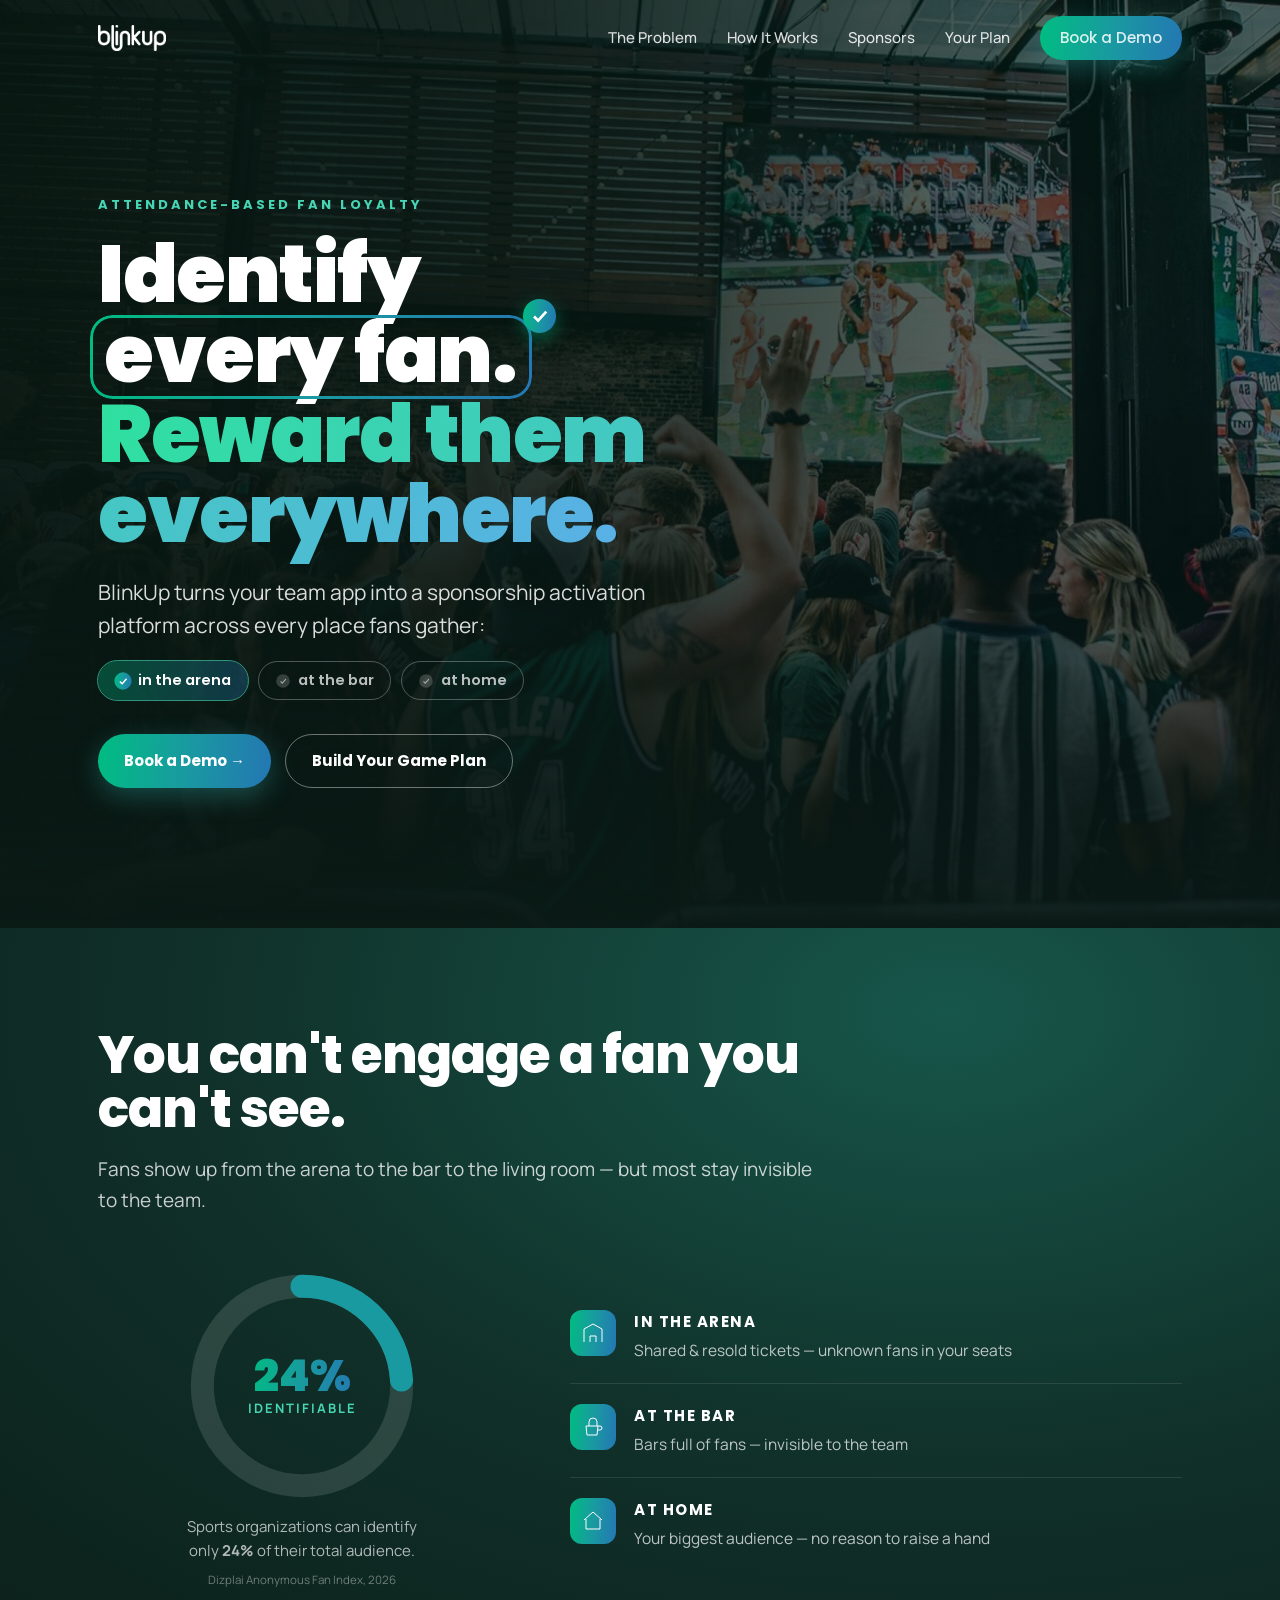
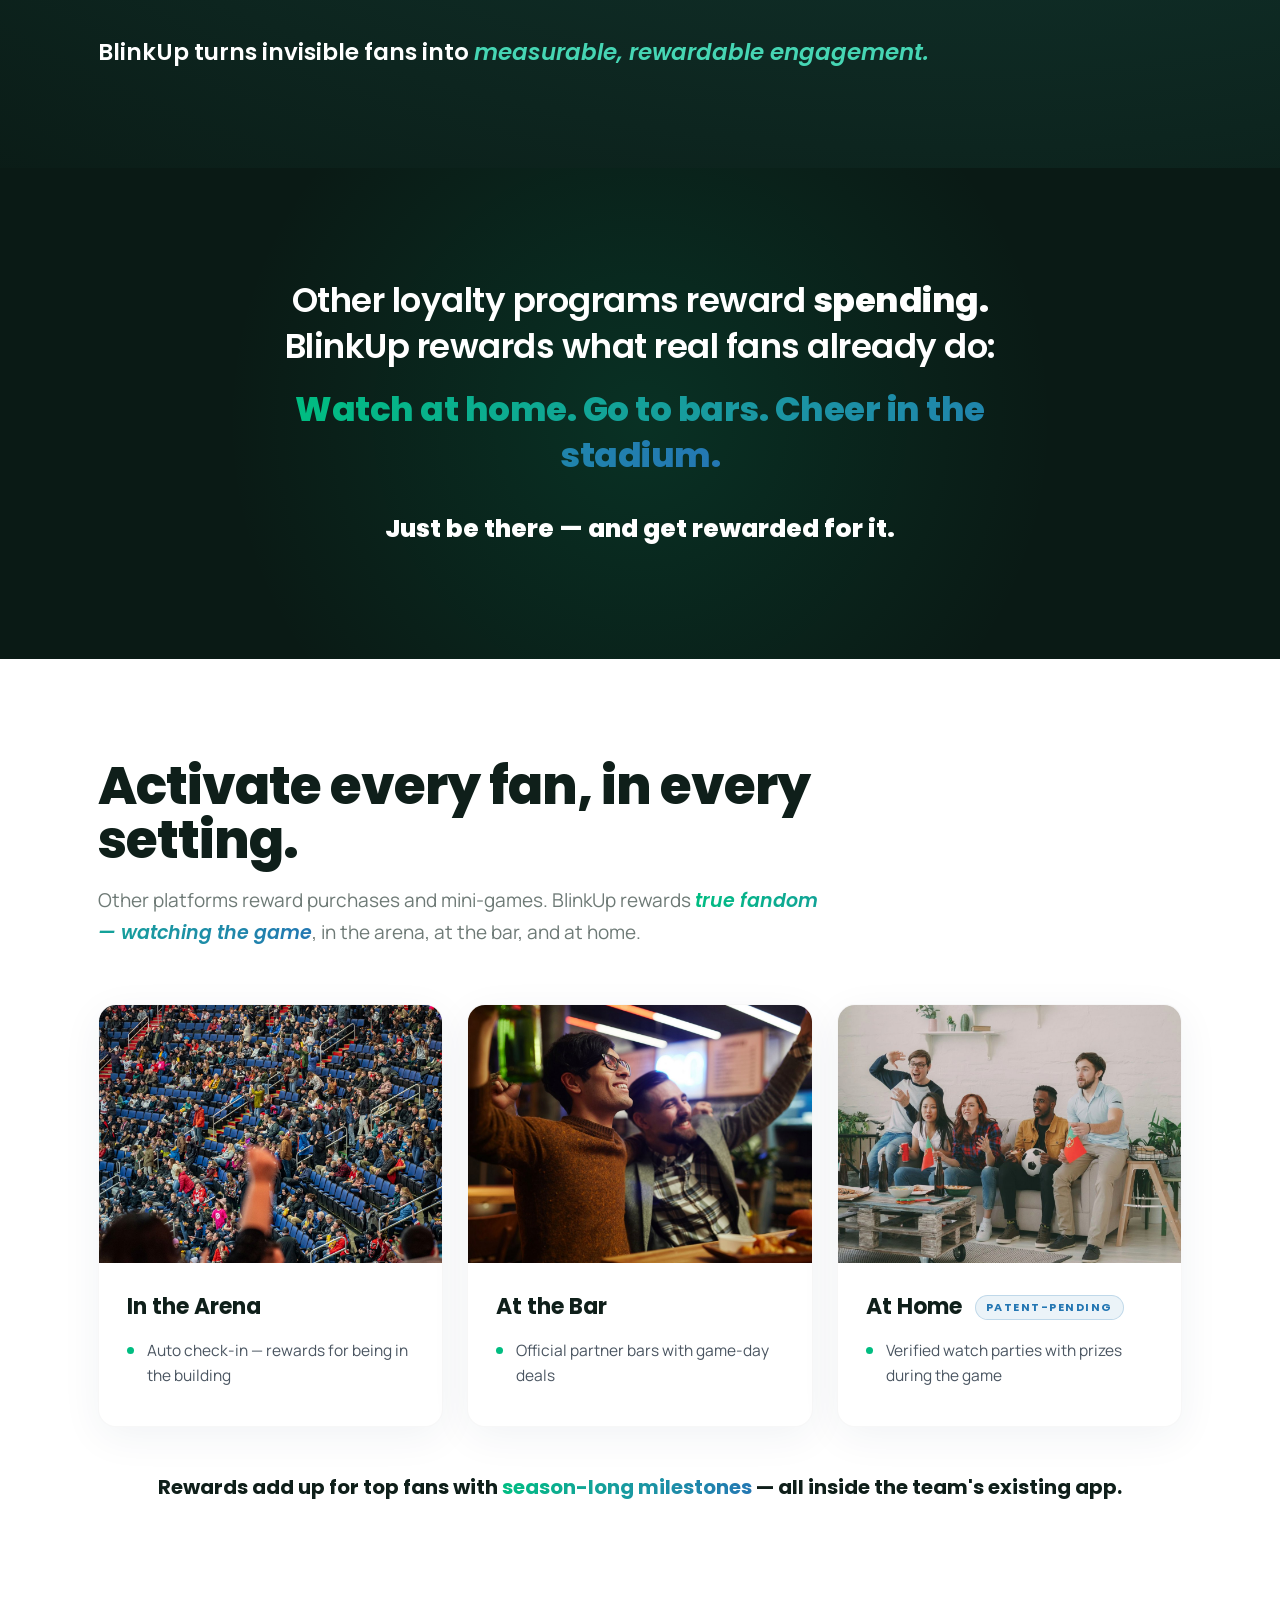
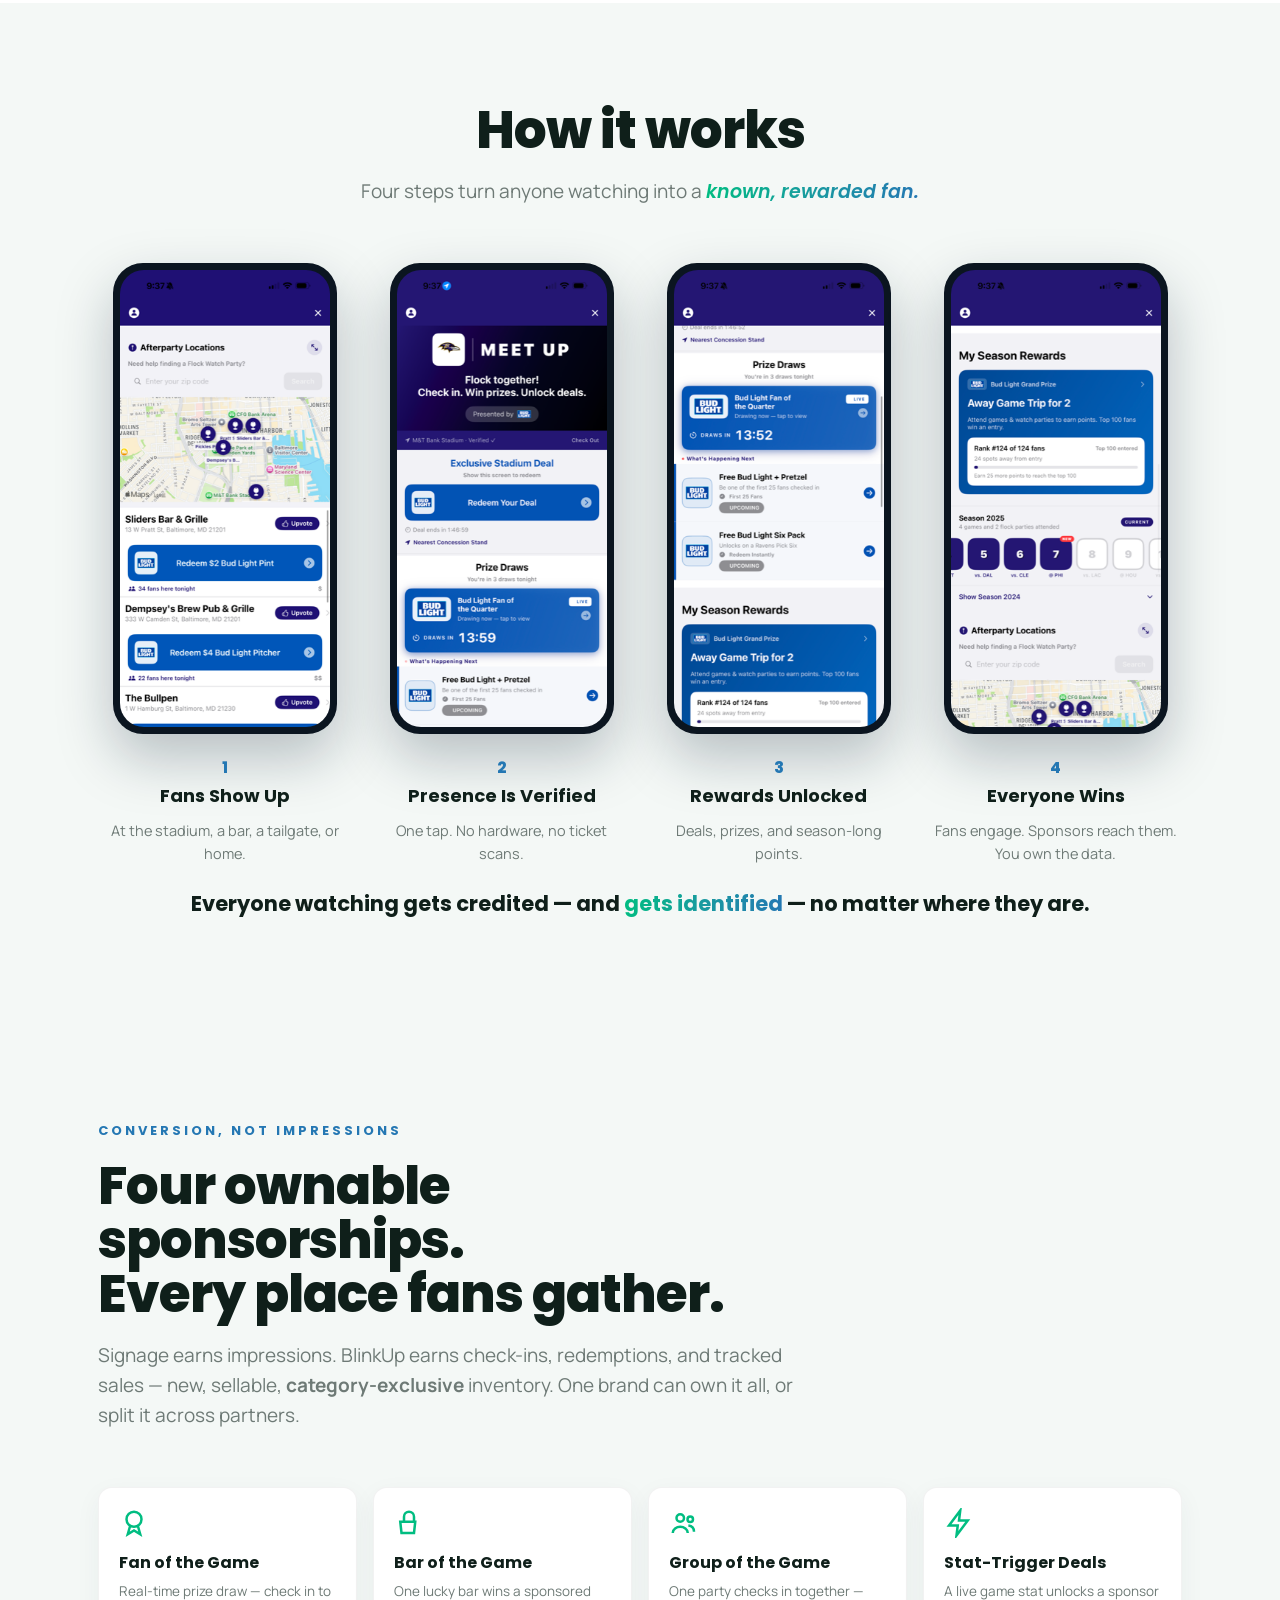
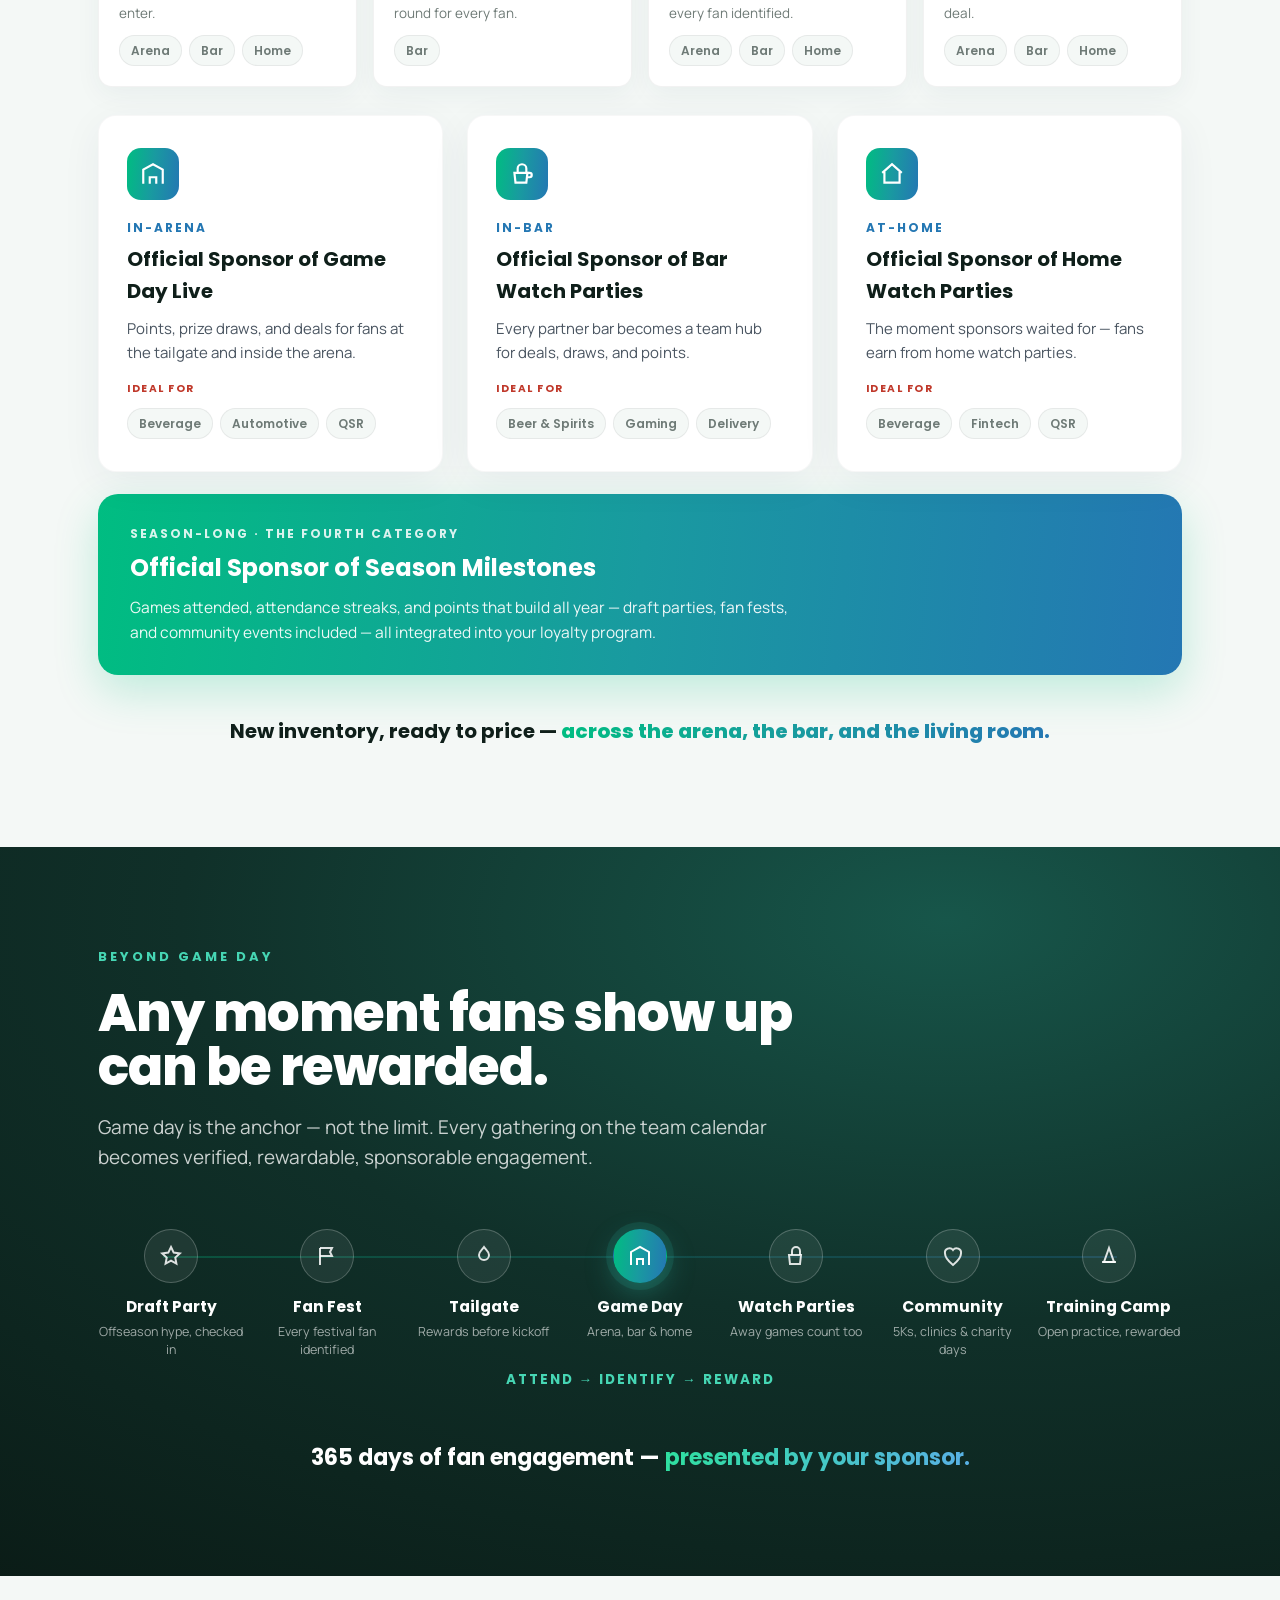
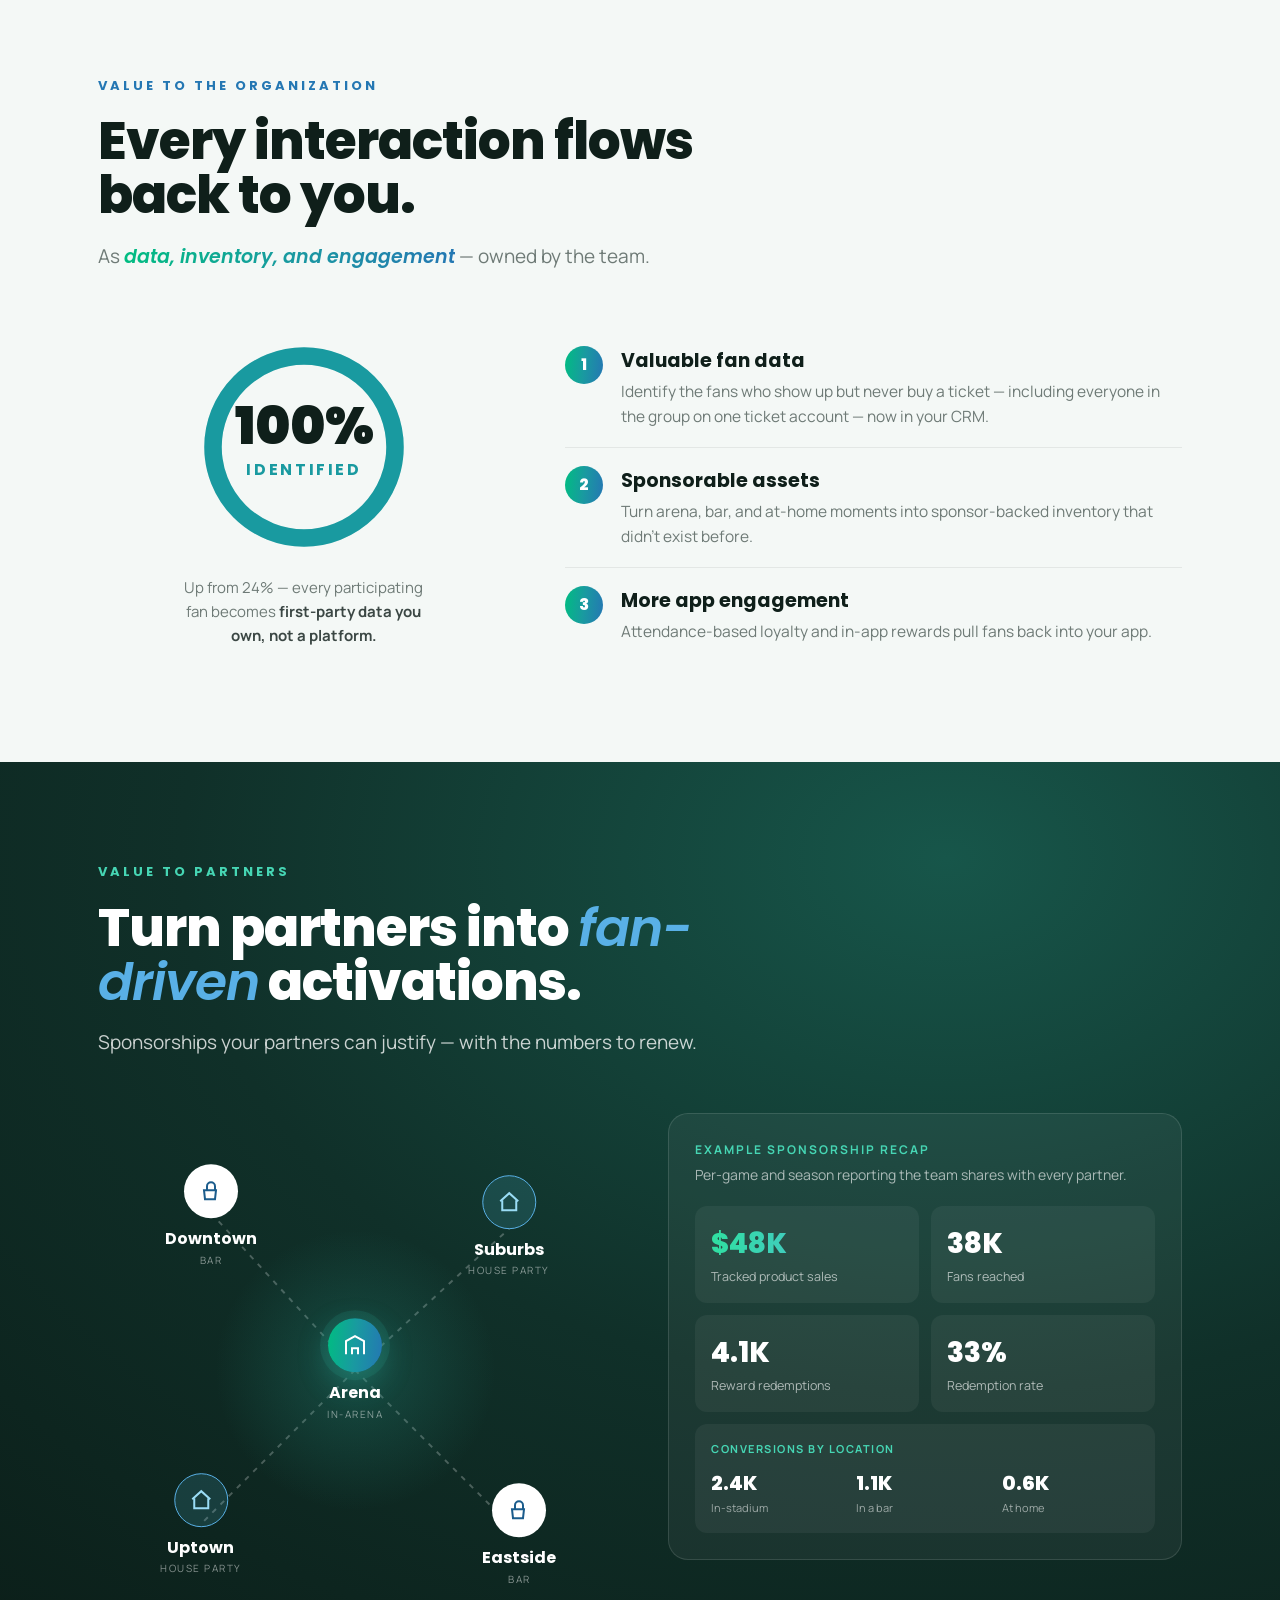
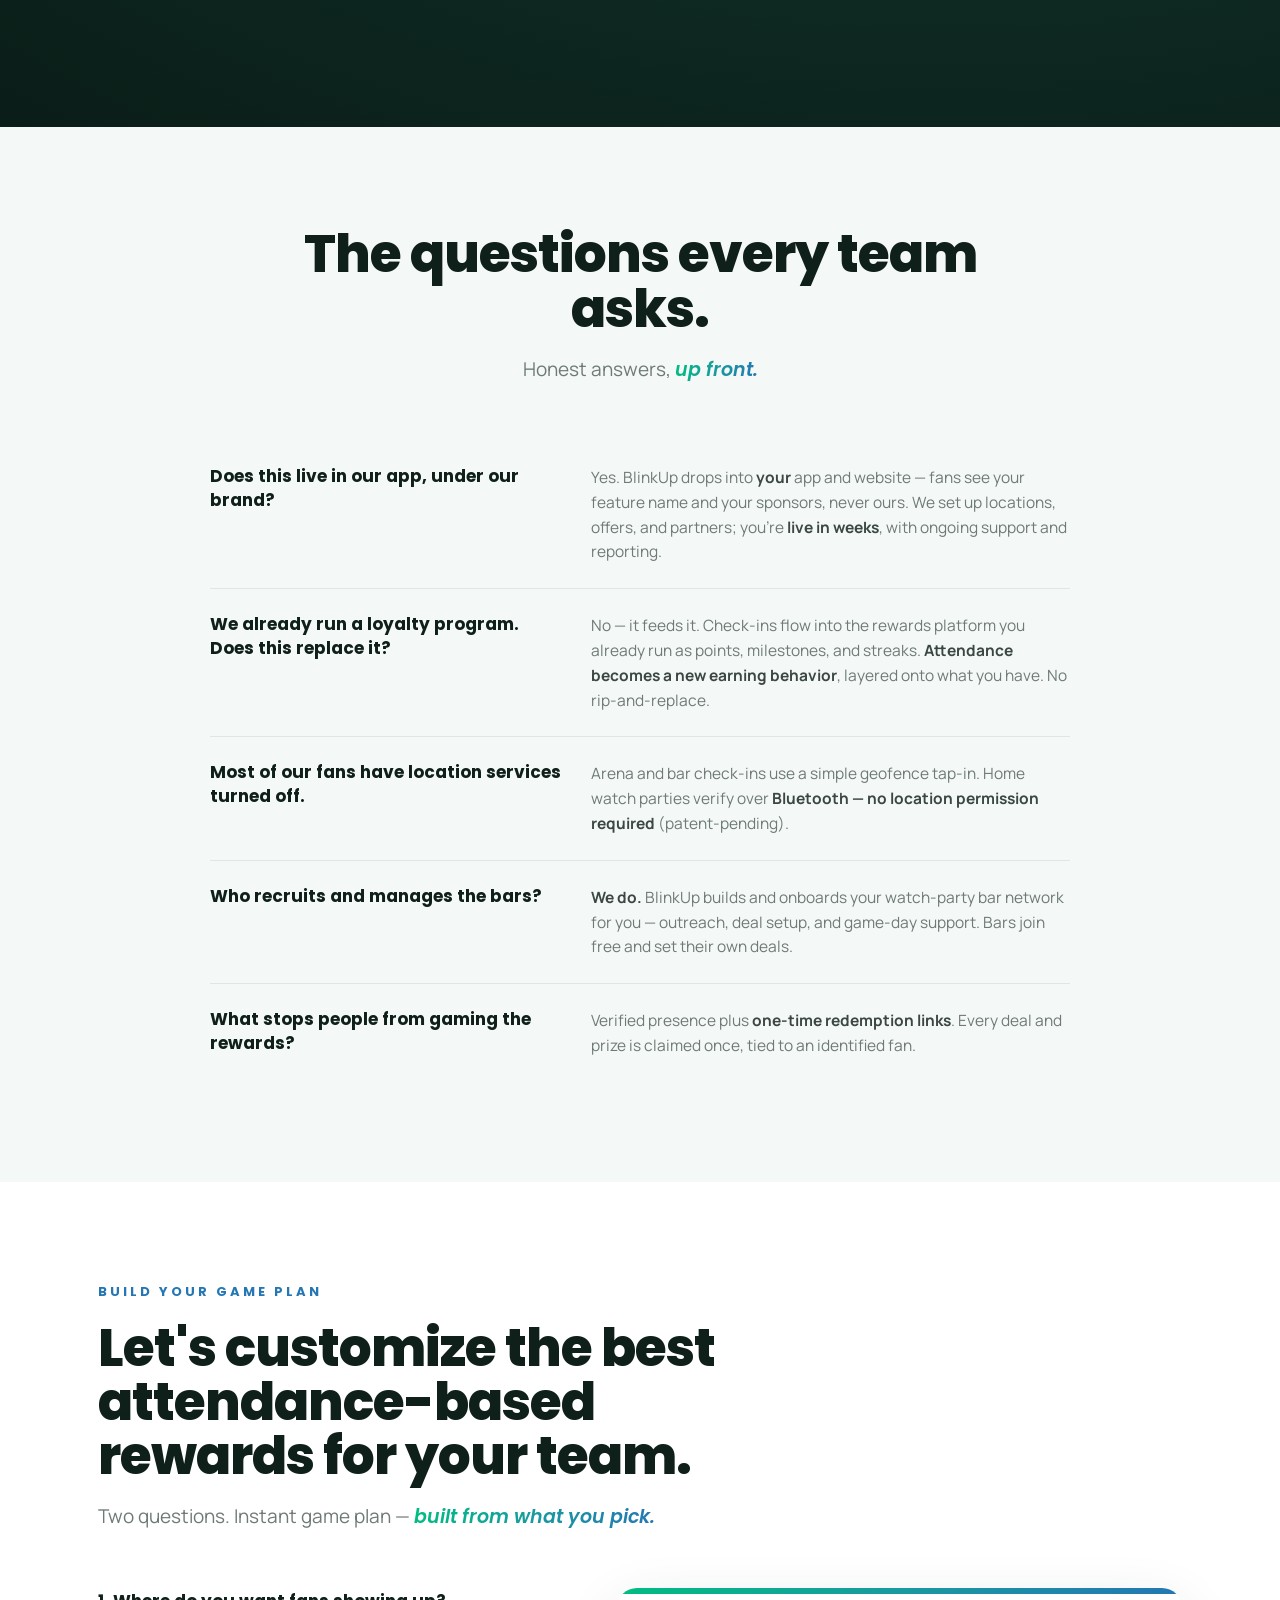
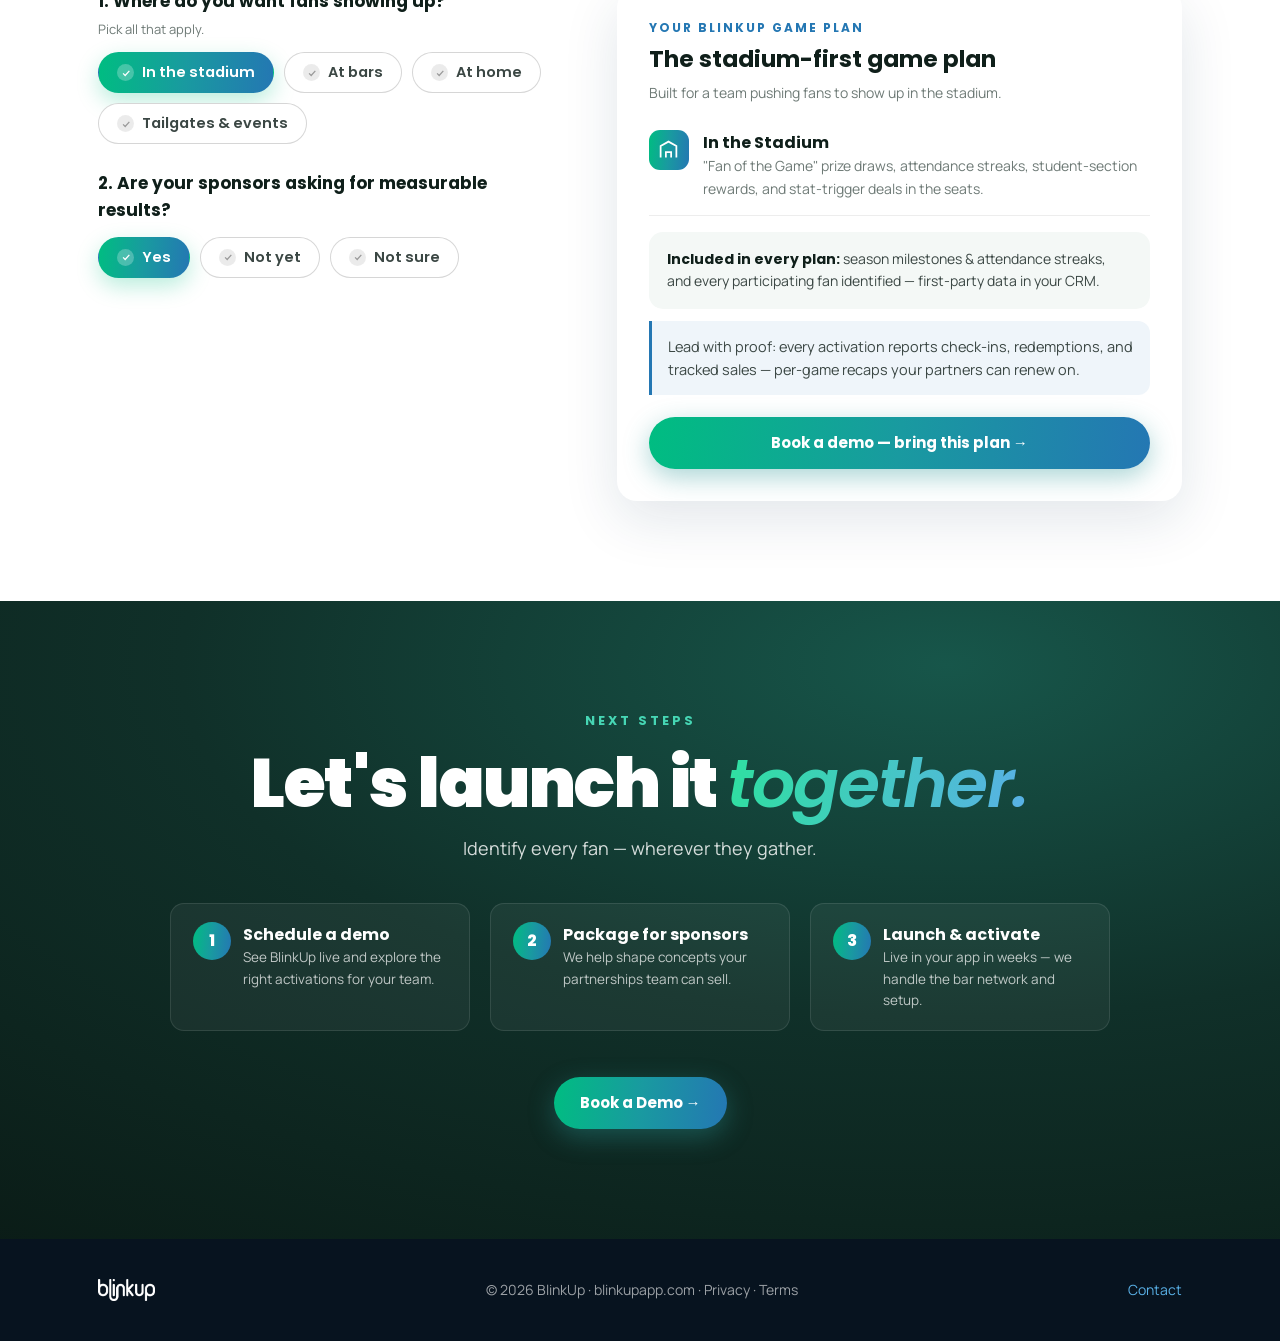
==== commit c46e37bd: "Will's full review: stat row cut, 24% inside donut, bulleted problem rows, extended manifesto line, " ====
--- a/index.html
+++ b/index.html
@@ -130,9 +130,10 @@
 
   /* Problem */
   .prob-grid { display: grid; grid-template-columns: .8fr 1.2fr; gap: 64px; align-items: center; }
-  .donut { width: 230px; height: 230px; margin: 0 auto; }
-  .donut-label { margin-top: 18px; text-align: center; }
-  .donut-label .p { font-family: var(--sans); font-weight: 900; font-size: 54px; line-height: 1; }
+  .donut-wrap { position: relative; width: 230px; margin: 0 auto; }
+  .donut { width: 230px; height: 230px; display: block; }
+  .donut-label { position: absolute; inset: 0; display: grid; place-content: center; text-align: center; }
+  .donut-label .p { font-family: var(--sans); font-weight: 900; font-size: 44px; line-height: 1; }
   .donut-label .s { font-size: 13px; letter-spacing: 2px; text-transform: uppercase; color: var(--light-accent); font-weight: 700; }
   .donut-sub { font-size: 15px; color: rgba(255,255,255,.68); max-width: 250px; margin: 14px auto 0; text-align: center; }
   .donut-src { font-size: 11.5px; color: rgba(255,255,255,.4); margin-top: 8px; text-align: center; }
@@ -403,12 +404,7 @@
       </div>
       <div class="hero-cta">
         <a href="#demo" class="btn btn-primary">Book a Demo →</a>
-        <a href="#how" class="btn btn-ghost">See How It Works</a>
-      </div>
-      <div class="hero-stats">
-        <div class="hero-stat"><div class="n grad-text" data-count="100" data-suffix="%">0%</div><div class="l">of participating fans identified</div></div>
-        <div class="hero-stat"><div class="n grad-text">3</div><div class="l">places we reach them</div></div>
-        <div class="hero-stat"><div class="n grad-text">1</div><div class="l">SDK, inside your app</div></div>
+        <a href="#planner" class="btn btn-ghost">Build Your Game Plan</a>
       </div>
     </div>
   </div>
@@ -422,29 +418,32 @@
     </div>
     <div class="prob-grid">
       <div class="reveal">
-        <svg class="donut" viewBox="0 0 120 120">
-          <circle cx="60" cy="60" r="52" fill="none" stroke="rgba(255,255,255,.12)" stroke-width="12"/>
-          <circle class="donut-fg" cx="60" cy="60" r="52" fill="none" stroke="#199AA0" stroke-width="12" stroke-linecap="round" stroke-dasharray="326.7" stroke-dashoffset="326.7" transform="rotate(-90 60 60)"/>
-        </svg>
-        <div class="donut-label"><div class="p grad-text" data-count="24" data-suffix="%">0%</div><div class="s">Identifiable</div></div>
+        <div class="donut-wrap">
+          <svg class="donut" viewBox="0 0 120 120">
+            <circle cx="60" cy="60" r="52" fill="none" stroke="rgba(255,255,255,.12)" stroke-width="12"/>
+            <circle class="donut-fg" cx="60" cy="60" r="52" fill="none" stroke="#199AA0" stroke-width="12" stroke-linecap="round" stroke-dasharray="326.7" stroke-dashoffset="326.7" transform="rotate(-90 60 60)"/>
+          </svg>
+          <div class="donut-label"><div class="p grad-text" data-count="24" data-suffix="%">0%</div><div class="s">Identifiable</div></div>
+        </div>
         <div class="donut-sub">Sports organizations can identify only <b>24%</b> of their total audience.</div>
         <div class="donut-src">Dizplai Anonymous Fan Index, 2026</div>
       </div>
       <div class="prob-list reveal">
-        <div class="row"><div class="ic"><svg viewBox="0 0 24 24"><path d="M3 21V8l9-5 9 5v13"/><path d="M9 21v-6h6v6"/></svg></div><div><h4>In the Arena</h4><p>Shared and resold tickets mean you rarely know who's in the seat.</p></div></div>
-        <div class="row"><div class="ic"><svg viewBox="0 0 24 24"><path d="M5 11h12l-1 9H6z"/><path d="M8 11V7a4 4 0 018 0v4"/><path d="M17 11h2a2 2 0 010 4h-2"/></svg></div><div><h4>At the Bar</h4><p>Fans pack bars every game day — invisible to the team.</p></div></div>
-        <div class="row"><div class="ic"><svg viewBox="0 0 24 24"><path d="M3 11l9-8 9 8"/><path d="M5 10v10h14V10"/></svg></div><div><h4>At Home</h4><p>Your biggest audience, with no reason to raise their hand.</p></div></div>
-      </div>
-    </div>
-    <p class="prob-foot reveal">BlinkUp gives every fan a reason to identify themselves — and turns that into <span class="serif-i" style="color:var(--light-accent)">measurable, rewardable engagement.</span></p>
+        <div class="row"><div class="ic"><svg viewBox="0 0 24 24"><path d="M3 21V8l9-5 9 5v13"/><path d="M9 21v-6h6v6"/></svg></div><div><h4>In the Arena</h4><p>Shared &amp; resold tickets — unknown fans in your seats</p></div></div>
+        <div class="row"><div class="ic"><svg viewBox="0 0 24 24"><path d="M5 11h12l-1 9H6z"/><path d="M8 11V7a4 4 0 018 0v4"/><path d="M17 11h2a2 2 0 010 4h-2"/></svg></div><div><h4>At the Bar</h4><p>Bars full of fans — invisible to the team</p></div></div>
+        <div class="row"><div class="ic"><svg viewBox="0 0 24 24"><path d="M3 11l9-8 9 8"/><path d="M5 10v10h14V10"/></svg></div><div><h4>At Home</h4><p>Your biggest audience — no reason to raise a hand</p></div></div>
+      </div>
+    </div>
+    <p class="prob-foot reveal">BlinkUp turns invisible fans into <span class="serif-i" style="color:var(--light-accent)">measurable, rewardable engagement.</span></p>
   </div>
 </section>
 
 <section class="manifesto">
   <div class="glow" aria-hidden="true"></div>
   <div class="wrap">
-    <p class="big reveal">Other loyalty programs reward <b>spending.</b><br>BlinkUp rewards <b>showing up</b> — the thing you actually want fans to do.</p>
-    <p class="kicker reveal"><span class="grad-text">Just be there — and get rewarded for it.</span></p>
+    <p class="big reveal">Other loyalty programs reward <b>spending.</b><br>BlinkUp rewards what real fans already do:</p>
+    <p class="big reveal" style="margin-top:18px;"><span class="kicker grad-text" style="font-size:inherit;">Watch at home. Go to bars. Cheer in the stadium.</span></p>
+    <p class="kicker reveal">Just be there — and get rewarded for it.</p>
   </div>
 </section>
 
@@ -459,21 +458,21 @@
         <img class="card-art" src="assets/art/card-arena.jpg" alt="A packed arena crowd on game night" loading="lazy" />
         <div class="card-body">
           <h3>In the Arena</h3>
-          <ul><li>Auto check-in live in the arena</li><li>Rewards for being in the building</li><li>Credit for staying the full game</li></ul>
+          <ul><li>Auto check-in — rewards for being in the building</li></ul>
         </div>
       </div>
       <div class="card has-art reveal">
         <img class="card-art" src="assets/art/card-bar.jpg" alt="Friends celebrating a play at a sports bar" loading="lazy" />
         <div class="card-body">
           <h3>At the Bar</h3>
-          <ul><li>Watch games at official partner bars</li><li>Bar network deals and offers</li><li>Credit for game-day watch parties</li></ul>
+          <ul><li>Official partner bars with game-day deals</li></ul>
         </div>
       </div>
       <div class="card has-art reveal">
         <img class="card-art" src="assets/art/card-home.jpg" alt="Friends watching the game together at home" loading="lazy" />
         <div class="card-body">
           <h3>At Home <span class="patent-chip">Patent-pending</span></h3>
-          <ul><li>Bluetooth-verified home watch parties</li><li>Prize drops and rewards during the game</li><li>Credit toward season-long milestones</li></ul>
+          <ul><li>Verified watch parties with prizes during the game</li></ul>
         </div>
       </div>
     </div>
@@ -503,6 +502,12 @@
       <div class="eyebrow">Conversion, Not Impressions</div>
       <h2>Four ownable sponsorships.<br>Every place fans gather.</h2>
       <p class="lead">Signage earns impressions. BlinkUp earns check-ins, redemptions, and tracked sales — new, sellable, <b>category-exclusive</b> inventory. One brand can own it all, or split it across partners.</p>
+    </div>
+    <div class="sig-strip reveal" style="margin-top:0;margin-bottom:28px;">
+      <div class="sig"><div class="sig-ic"><svg viewBox="0 0 24 24" fill="none" stroke-width="2"><circle cx="12" cy="9" r="6"/><path d="M9 14l-2 7 5-3 5 3-2-7"/></svg></div><h4>Fan of the Game</h4><p>Real-time prize draw — check in to enter.</p><div class="cat-tags" style="margin-top:10px;"><span class="cat-tag">Arena</span><span class="cat-tag">Bar</span><span class="cat-tag">Home</span></div></div>
+      <div class="sig"><div class="sig-ic"><svg viewBox="0 0 24 24" fill="none" stroke-width="2"><path d="M5 11h12l-1 9H6z"/><path d="M8 11V7a4 4 0 018 0v4"/></svg></div><h4>Bar of the Game</h4><p>One lucky bar wins a sponsored round for every fan.</p><div class="cat-tags" style="margin-top:10px;"><span class="cat-tag">Bar</span></div></div>
+      <div class="sig"><div class="sig-ic"><svg viewBox="0 0 24 24" fill="none" stroke-width="2"><circle cx="9" cy="8" r="3"/><path d="M3 20c0-3 3-5 6-5s6 2 6 5"/><circle cx="17" cy="9" r="2.2"/><path d="M15.5 14c3 .3 4.5 2 4.5 5"/></svg></div><h4>Group of the Game</h4><p>One party checks in together — every fan identified.</p><div class="cat-tags" style="margin-top:10px;"><span class="cat-tag">Arena</span><span class="cat-tag">Bar</span><span class="cat-tag">Home</span></div></div>
+      <div class="sig"><div class="sig-ic"><svg viewBox="0 0 24 24" fill="none" stroke-width="2"><path d="M13 2L4 14h7l-1 8 9-12h-7z"/></svg></div><h4>Stat-Trigger Deals</h4><p>A live game stat unlocks a sponsor deal.</p><div class="cat-tags" style="margin-top:10px;"><span class="cat-tag">Arena</span><span class="cat-tag">Bar</span><span class="cat-tag">Home</span></div></div>
     </div>
     <div class="cards">
       <div class="card slate-card reveal">
@@ -531,12 +536,6 @@
       <div class="slabel2">Season-Long · The Fourth Category</div>
       <h3>Official Sponsor of Season Milestones</h3>
       <p>Games attended, attendance streaks, and points that build all year — draft parties, fan fests, and community events included — all integrated into your loyalty program.</p>
-    </div>
-    <div class="sig-strip">
-      <div class="sig reveal"><div class="sig-ic"><svg viewBox="0 0 24 24" fill="none" stroke-width="2"><circle cx="12" cy="9" r="6"/><path d="M9 14l-2 7 5-3 5 3-2-7"/></svg></div><h4>Fan of the Game</h4><p>Real-time prize draw — check in to enter.</p></div>
-      <div class="sig reveal"><div class="sig-ic"><svg viewBox="0 0 24 24" fill="none" stroke-width="2"><path d="M5 11h12l-1 9H6z"/><path d="M8 11V7a4 4 0 018 0v4"/></svg></div><h4>Bar of the Game</h4><p>One lucky bar wins a sponsored round for every fan.</p></div>
-      <div class="sig reveal"><div class="sig-ic"><svg viewBox="0 0 24 24" fill="none" stroke-width="2"><circle cx="9" cy="8" r="3"/><path d="M3 20c0-3 3-5 6-5s6 2 6 5"/><circle cx="17" cy="9" r="2.2"/><path d="M15.5 14c3 .3 4.5 2 4.5 5"/></svg></div><h4>Group of the Game</h4><p>One party checks in together — every fan identified.</p></div>
-      <div class="sig reveal"><div class="sig-ic"><svg viewBox="0 0 24 24" fill="none" stroke-width="2"><path d="M13 2L4 14h7l-1 8 9-12h-7z"/></svg></div><h4>Stat-Trigger Deals</h4><p>A live game stat unlocks a sponsor deal.</p></div>
     </div>
     <p class="slate-mini reveal">New inventory, ready to price — <span class="grad-text">across the arena, the bar, and the living room.</span></p>
   </div>
@@ -596,7 +595,21 @@
       <h2>Turn partners into <span class="serif-i" style="color:var(--glow-blue)">fan-driven</span> activations.</h2>
       <p class="lead">Sponsorships your partners can justify — with the numbers to renew.</p>
     </div>
-    <div style="max-width:620px;margin:0 auto;">
+    <div class="part-grid">
+      <div class="netmap reveal">
+        <svg class="lines" viewBox="0 0 400 400" preserveAspectRatio="none">
+          <line x1="200" y1="200" x2="90" y2="80" stroke="rgba(255,255,255,.25)" stroke-width="1.5" stroke-dasharray="4 5"/>
+          <line x1="200" y1="200" x2="320" y2="90" stroke="rgba(255,255,255,.25)" stroke-width="1.5" stroke-dasharray="4 5"/>
+          <line x1="200" y1="200" x2="80" y2="320" stroke="rgba(255,255,255,.25)" stroke-width="1.5" stroke-dasharray="4 5"/>
+          <line x1="200" y1="200" x2="330" y2="330" stroke="rgba(255,255,255,.25)" stroke-width="1.5" stroke-dasharray="4 5"/>
+        </svg>
+        <div class="center-glow"></div>
+        <div class="node arena" style="top:50%;left:50%"><div class="dot"><svg viewBox="0 0 24 24" fill="none" stroke-width="2"><path d="M3 21V8l9-5 9 5v13"/><path d="M9 21v-6h6v6"/></svg></div><div class="name">Arena</div><div class="type">In-Arena</div></div>
+        <div class="node bar" style="top:20%;left:22%"><div class="dot"><svg viewBox="0 0 24 24" fill="none" stroke-width="2"><path d="M5 11h12l-1 9H6z"/><path d="M8 11V7a4 4 0 018 0v4"/></svg></div><div class="name">Downtown</div><div class="type">Bar</div></div>
+        <div class="node home" style="top:22%;left:80%"><div class="dot"><svg viewBox="0 0 24 24" fill="none" stroke-width="2"><path d="M3 11l9-8 9 8"/><path d="M5 10v10h14V10"/></svg></div><div class="name">Suburbs</div><div class="type">House Party</div></div>
+        <div class="node home" style="top:80%;left:20%"><div class="dot"><svg viewBox="0 0 24 24" fill="none" stroke-width="2"><path d="M3 11l9-8 9 8"/><path d="M5 10v10h14V10"/></svg></div><div class="name">Uptown</div><div class="type">House Party</div></div>
+        <div class="node bar" style="top:82%;left:82%"><div class="dot"><svg viewBox="0 0 24 24" fill="none" stroke-width="2"><path d="M5 11h12l-1 9H6z"/><path d="M8 11V7a4 4 0 018 0v4"/></svg></div><div class="name">Eastside</div><div class="type">Bar</div></div>
+      </div>
       <div class="recap reveal">
         <div class="rlabel">Example Sponsorship Recap</div>
         <div class="rsub">Per-game and season reporting the team shares with every partner.</div>
@@ -621,12 +634,12 @@
   <div class="wrap">
     <div class="sec-head center reveal">
       <h2>The questions every team asks.</h2>
-      <p class="lead">Straight answers, <span class="serif-i grad-text">before you even ask.</span></p>
+      <p class="lead">Honest answers, <span class="serif-i grad-text">up front.</span></p>
     </div>
     <div class="qa-list">
       <div class="qa reveal">
         <h4>Does this live in our app, under our brand?</h4>
-        <p>Yes. BlinkUp is an SDK inside <b>your</b> app — fans see your feature name and your sponsors, never ours. We set up locations, offers, and partners; you're <b>live in weeks</b>, with ongoing support and reporting.</p>
+        <p>Yes. BlinkUp drops into <b>your</b> app and website — fans see your feature name and your sponsors, never ours. We set up locations, offers, and partners; you're <b>live in weeks</b>, with ongoing support and reporting.</p>
       </div>
       <div class="qa reveal">
         <h4>We already run a loyalty program. Does this replace it?</h4>
@@ -658,7 +671,7 @@
     <div class="planner-grid">
       <div class="reveal">
         <div class="q-label">1. Where do you want fans showing up?</div>
-        <div class="q-hint">Pick all that apply — pro team, big program, or small school.</div>
+        <div class="q-hint">Pick all that apply.</div>
         <div class="plan-chips" id="qVenues">
           <button type="button" class="plan-chip sel" data-v="stadium"><span class="tick"><svg viewBox="0 0 24 24"><path d="M5 13l5 5L20 7"/></svg></span>In the stadium</button>
           <button type="button" class="plan-chip" data-v="bars"><span class="tick"><svg viewBox="0 0 24 24"><path d="M5 13l5 5L20 7"/></svg></span>At bars</button>
@@ -667,9 +680,9 @@
         </div>
         <div class="q-label">2. Are your sponsors asking for measurable results?</div>
         <div class="plan-chips" id="qSponsor">
-          <button type="button" class="plan-chip sel" data-s="yes"><span class="tick"><svg viewBox="0 0 24 24"><path d="M5 13l5 5L20 7"/></svg></span>Yes, constantly</button>
+          <button type="button" class="plan-chip sel" data-s="yes"><span class="tick"><svg viewBox="0 0 24 24"><path d="M5 13l5 5L20 7"/></svg></span>Yes</button>
           <button type="button" class="plan-chip" data-s="notyet"><span class="tick"><svg viewBox="0 0 24 24"><path d="M5 13l5 5L20 7"/></svg></span>Not yet</button>
-          <button type="button" class="plan-chip" data-s="unsure"><span class="tick"><svg viewBox="0 0 24 24"><path d="M5 13l5 5L20 7"/></svg></span>Honestly, not sure</button>
+          <button type="button" class="plan-chip" data-s="unsure"><span class="tick"><svg viewBox="0 0 24 24"><path d="M5 13l5 5L20 7"/></svg></span>Not sure</button>
         </div>
       </div>
       <div class="plan-card reveal" aria-live="polite">
@@ -696,8 +709,7 @@
       <div class="cta-step"><div class="num-badge">3</div><div><h4>Launch &amp; activate</h4><p>Live in your app in weeks — we handle the bar network and setup.</p></div></div>
     </div>
     <div class="reveal">
-      <a href="mailto:willbott@blinkupapp.com" class="btn btn-primary" style="margin-bottom:26px;">Book a Demo →</a>
-      <div><a href="mailto:willbott@blinkupapp.com" class="cta-mail">willbott@blinkupapp.com</a></div>
+      <a href="mailto:willbott@blinkupapp.com?subject=BlinkUp%20demo%20request" class="btn btn-primary">Book a Demo →</a>
     </div>
   </div>
 </section>
@@ -706,7 +718,7 @@
   <div class="wrap foot-inner">
     <img class="foot-logo" src="assets/blinkup-logo-white.png" alt="BlinkUp" />
     <div>© 2026 BlinkUp · blinkupapp.com · <a href="privacy-policy/" style="color:rgba(255,255,255,.6);text-decoration:none;">Privacy</a> · <a href="terms-of-use/" style="color:rgba(255,255,255,.6);text-decoration:none;">Terms</a></div>
-    <div><a href="mailto:willbott@blinkupapp.com" style="color:var(--glow-blue);text-decoration:none;">willbott@blinkupapp.com</a></div>
+    <div><a href="mailto:willbott@blinkupapp.com?subject=BlinkUp%20inquiry" style="color:var(--glow-blue);text-decoration:none;">Contact</a></div>
   </div>
 </footer>
 
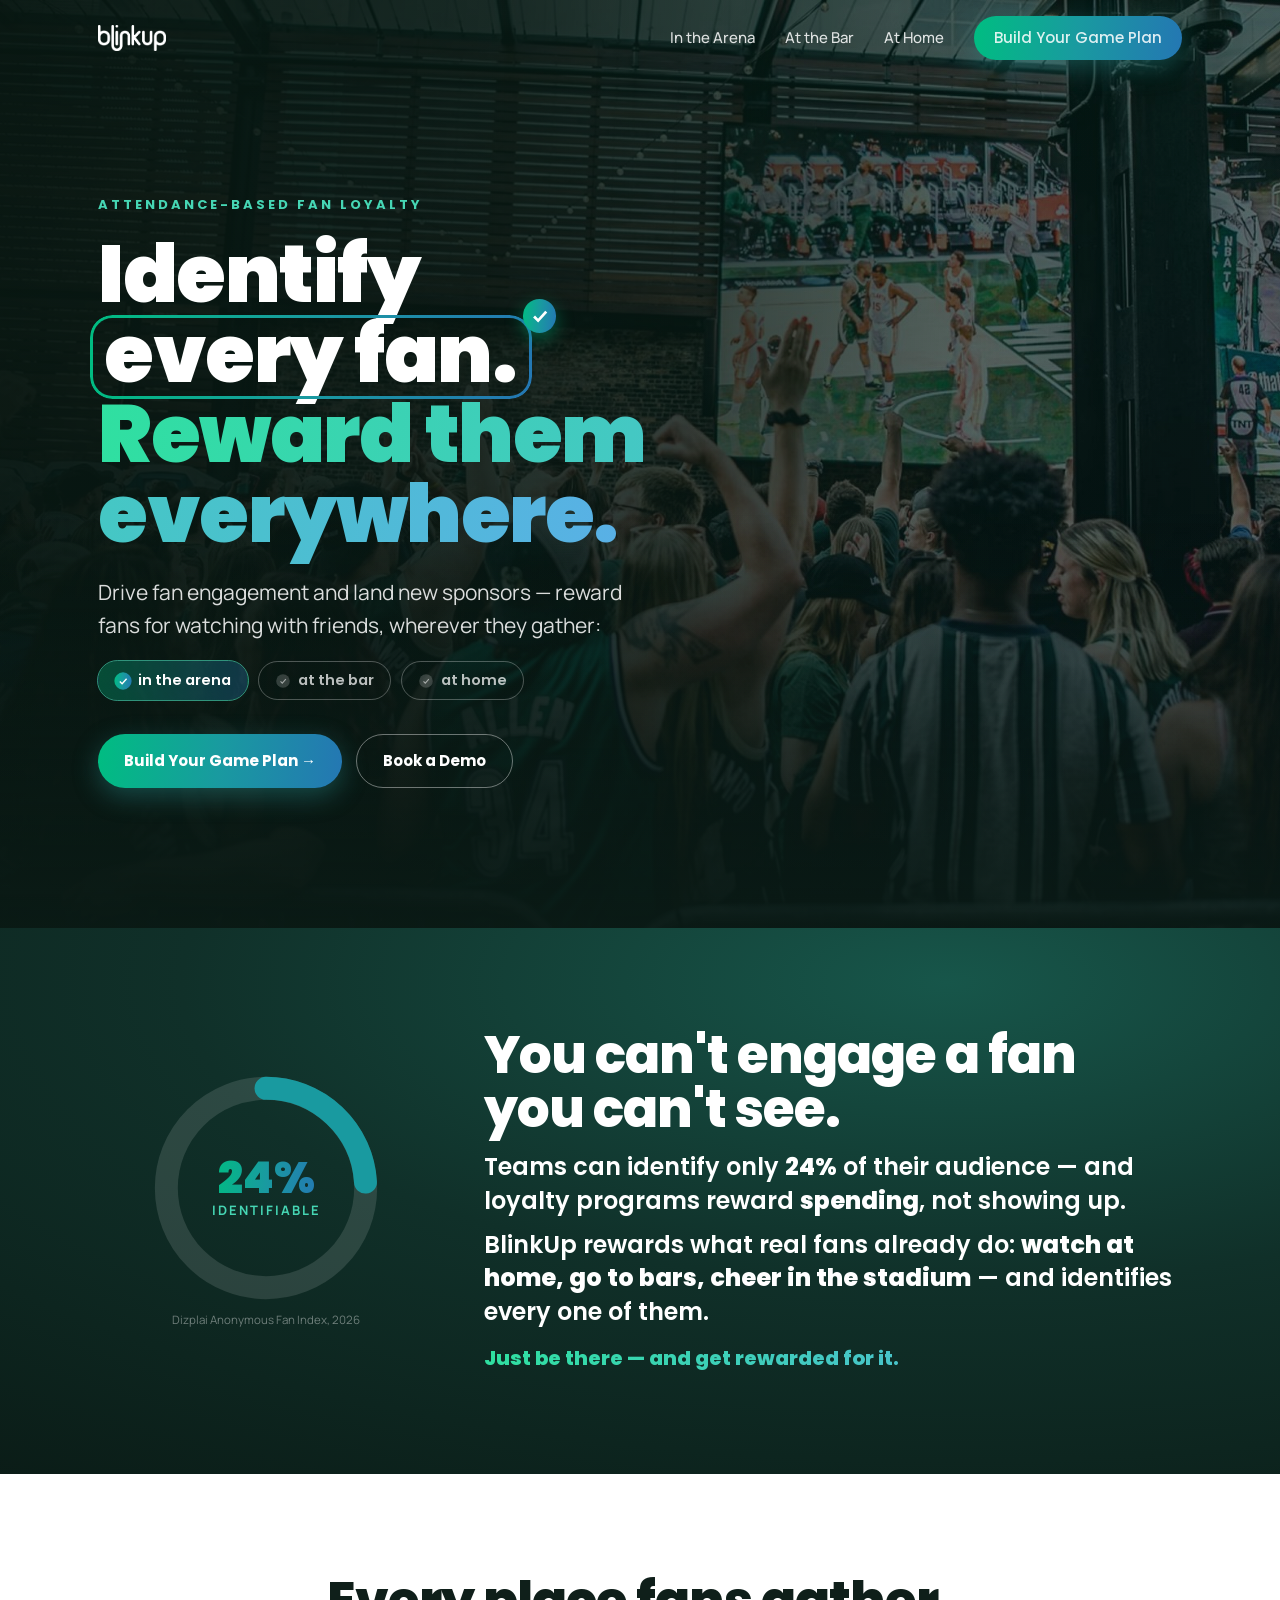
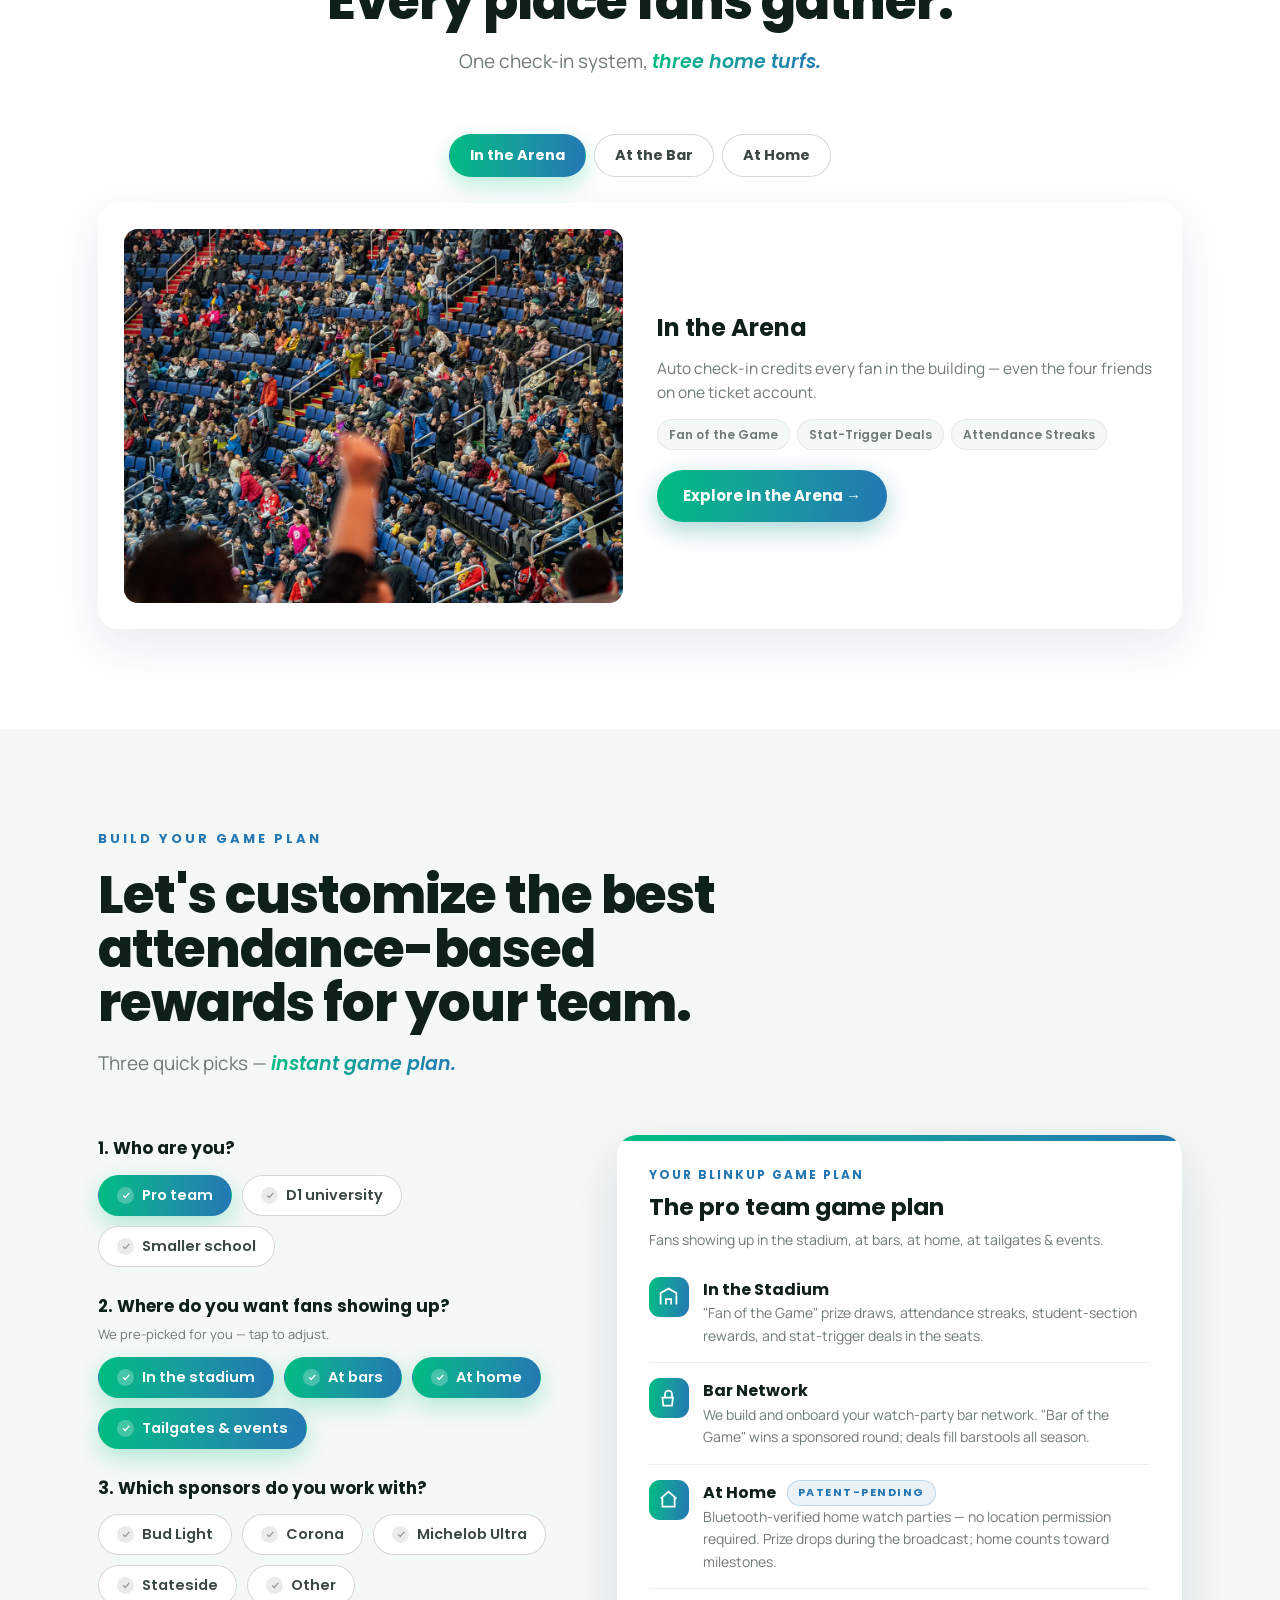
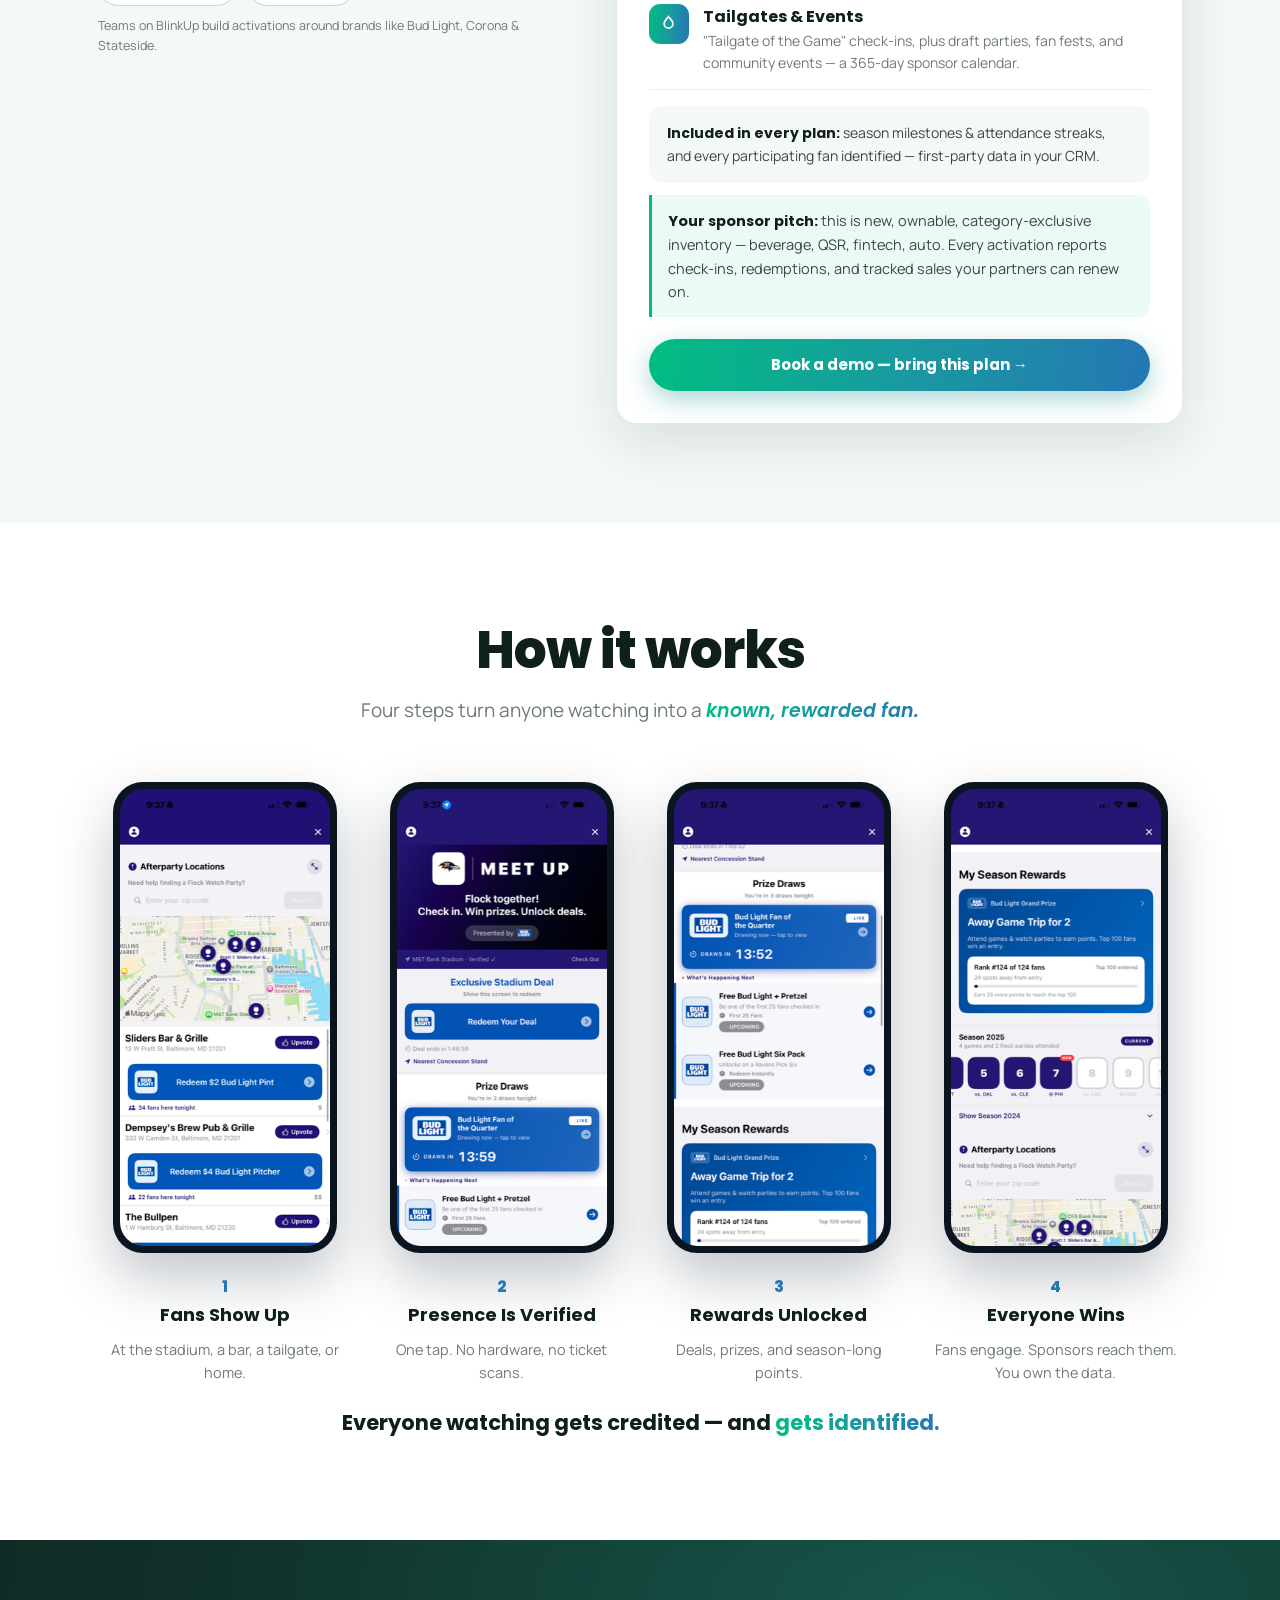
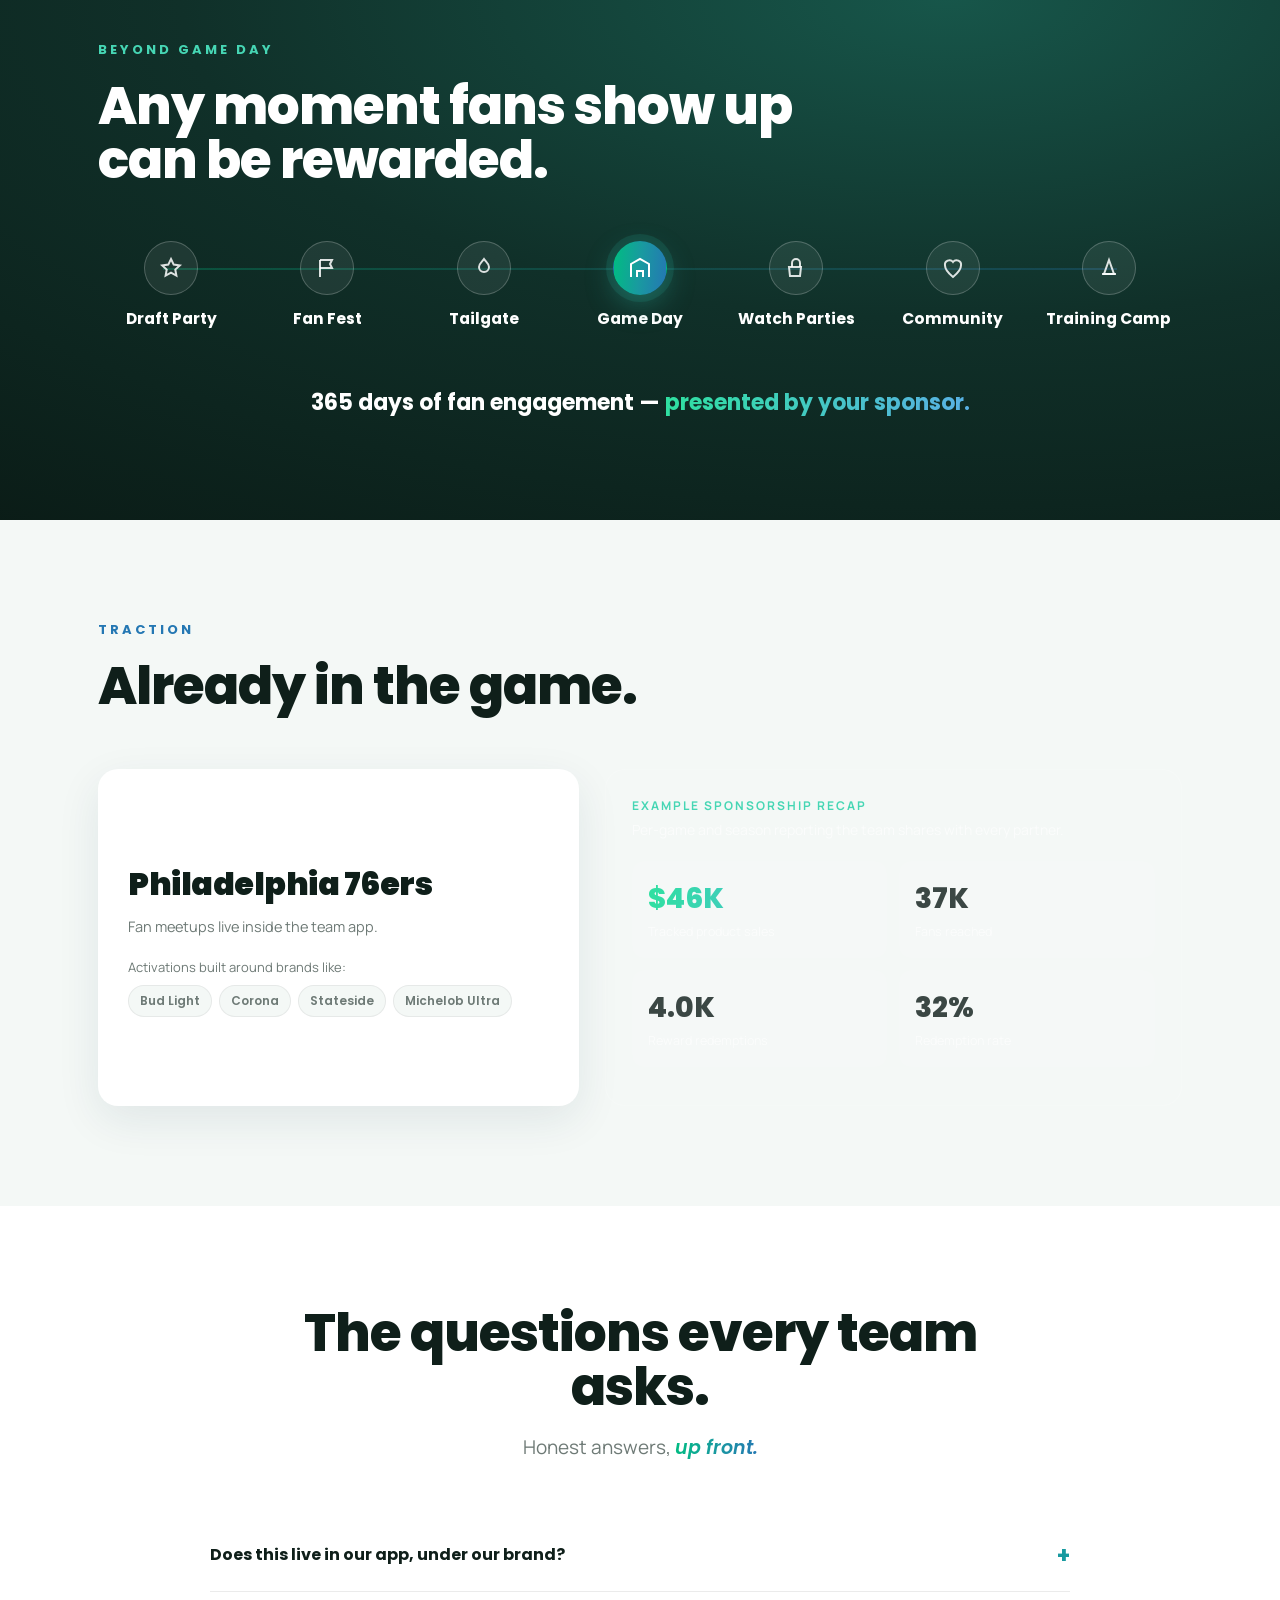
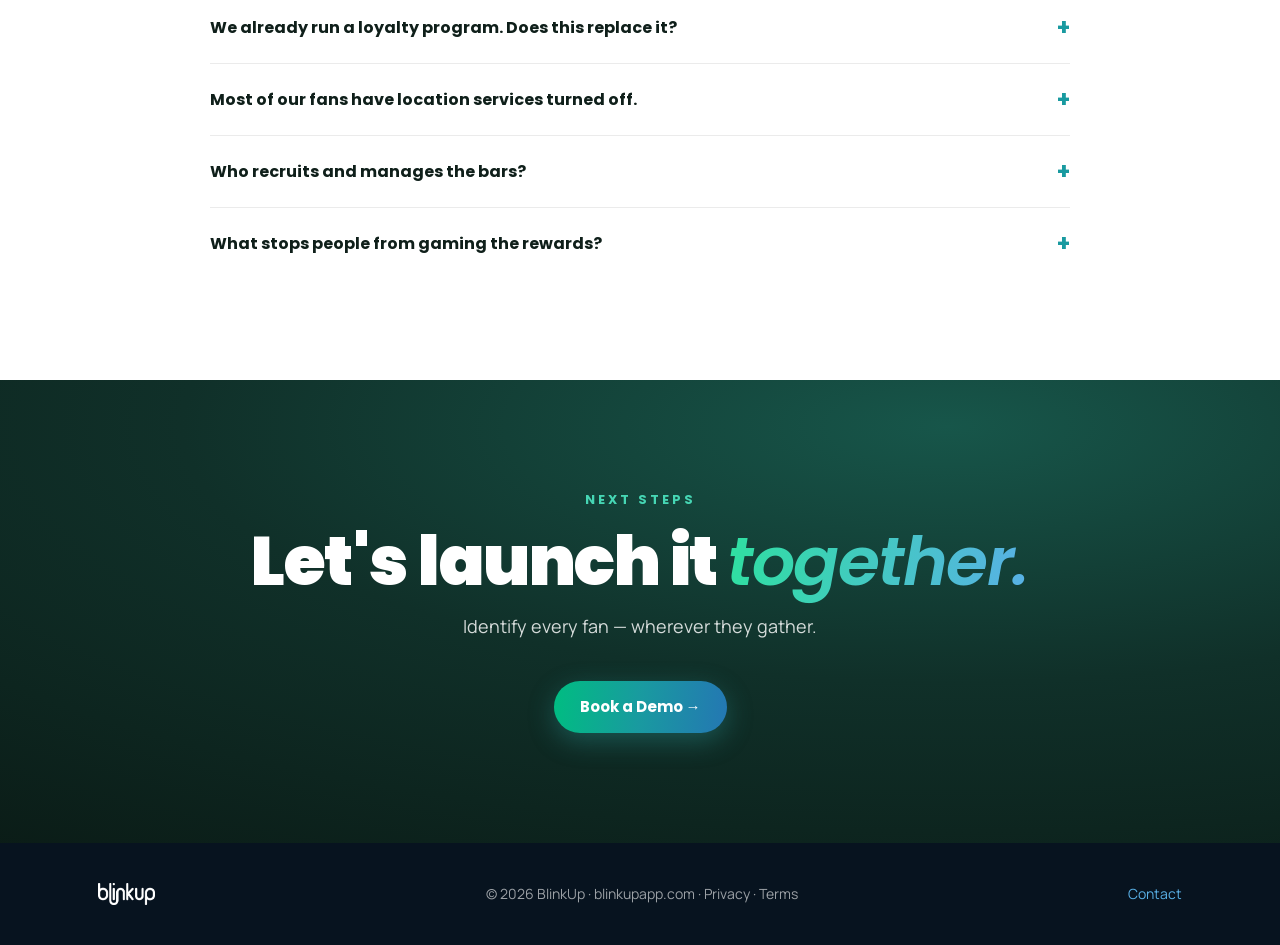
==== commit 99515604: "Four-page redesign: landing hub + arena/bar/home pages, mobile-first, org-type & sponsor-brand plann" ====
--- a/index.html
+++ b/index.html
@@ -5,373 +5,10 @@
 <meta name="viewport" content="width=device-width, initial-scale=1.0" />
 <title>BlinkUp — Identify Every Fan. Reward Them Everywhere.</title>
 <meta name="description" content="BlinkUp turns your team app into a sponsorship activation platform across every place fans gather — in the arena, at the bar, and at home. Attendance-based fan loyalty for sports teams and their sponsors." />
-
 <link rel="preconnect" href="https://fonts.googleapis.com">
 <link rel="preconnect" href="https://fonts.gstatic.com" crossorigin>
 <link href="https://fonts.googleapis.com/css2?family=Poppins:ital,wght@0,500;0,600;0,700;0,800;0,900;1,500;1,600&family=Manrope:wght@400;500;600;700;800&display=swap" rel="stylesheet">
-
-<style>
-  *, *::before, *::after { box-sizing: border-box; margin: 0; padding: 0; }
-  :root {
-    --green: #00BD81;
-    --teal: #199AA0;
-    --blue: #2477B3;
-    --blue-deep: #1B5C8C;
-    --green-deep: #0A8F63;
-    --ink: #0F1F1A;
-    --text: #3B4744;
-    --muted: #6E7A76;
-    --bg: #ffffff;
-    --bg-2: #F4F8F6;
-    --white: #ffffff;
-    --glow-green: #2fe0a0;
-    --glow-blue: #59b0e6;
-    --light-accent: #46d6b4;
-    --grad: linear-gradient(96deg, #00BD81 0%, #199AA0 50%, #2477B3 100%);
-    --dark-grad: radial-gradient(130% 120% at 74% 10%, #17564a 0%, #103029 46%, #0a1a15 100%);
-    --maxw: 1140px;
-    --sans: 'Poppins', -apple-system, BlinkMacSystemFont, 'Segoe UI', sans-serif;
-    --body: 'Manrope', -apple-system, BlinkMacSystemFont, 'Segoe UI', sans-serif;
-  }
-  html { scroll-behavior: smooth; }
-  body { font-family: var(--body); color: var(--text); background: var(--bg); line-height: 1.6; -webkit-font-smoothing: antialiased; overflow-x: hidden; }
-  h1,h2,h3,h4,.sans { font-family: var(--sans); }
-  .serif-i { font-family: var(--sans); font-style: italic; font-weight: 600; }
-  .grad-text { background: var(--grad); -webkit-background-clip: text; background-clip: text; -webkit-text-fill-color: transparent; }
-
-  .wrap { max-width: var(--maxw); margin: 0 auto; padding: 0 28px; }
-  .eyebrow { font-family: var(--sans); font-weight: 700; font-size: 13px; letter-spacing: 3px; text-transform: uppercase; color: var(--blue); margin-bottom: 18px; }
-  .eyebrow.light { color: var(--light-accent); }
-
-  .btn { display: inline-flex; align-items: center; gap: 9px; font-family: var(--sans); font-weight: 700; font-size: 15px; padding: 14px 26px; border-radius: 999px; text-decoration: none; cursor: pointer; border: none; transition: transform .18s ease, box-shadow .18s ease; }
-  .btn-primary { background: var(--grad); color: #fff; box-shadow: 0 8px 26px rgba(42,150,150,.4); }
-  .btn-primary:hover { transform: translateY(-2px); box-shadow: 0 12px 32px rgba(42,150,150,.5); }
-  .btn-ghost { background: transparent; color: #fff; border: 1.5px solid rgba(255,255,255,.4); }
-  .btn-ghost:hover { background: rgba(255,255,255,.1); border-color: #fff; }
-
-  /* Nav */
-  nav { position: fixed; top: 0; left: 0; right: 0; z-index: 100; padding: 16px 0; transition: background .3s, box-shadow .3s, padding .3s; }
-  nav.scrolled { background: rgba(8,20,34,.85); backdrop-filter: blur(12px); padding: 10px 0; box-shadow: 0 1px 0 rgba(255,255,255,.08); }
-  .nav-inner { display: flex; align-items: center; justify-content: space-between; }
-  .nav-logo { height: 26px; display: block; }
-  .nav-links { display: flex; align-items: center; gap: 30px; }
-  .nav-links a { color: rgba(255,255,255,.85); text-decoration: none; font-size: 15px; font-weight: 500; }
-  .nav-links a:hover { color: #fff; }
-  .nav-cta { padding: 10px 20px; font-size: 14px; }
-  .nav-toggle { display: none; background: none; border: none; color: #fff; font-size: 26px; cursor: pointer; }
-
-  /* Hero — Luminous Presence artwork */
-  .hero { position: relative; color: #fff; padding: 195px 0 140px; overflow: hidden; background: #0a1a15; }
-  .hero-art { position: absolute; inset: 0; background: url('assets/art/hero-photo.jpg') center 30% / cover no-repeat; }
-  .hero-veil { position: absolute; inset: 0; background:
-    linear-gradient(180deg, rgba(10,26,21,0) 55%, rgba(10,26,21,.88) 100%),
-    linear-gradient(94deg, rgba(8,22,17,.94) 0%, rgba(8,22,17,.78) 38%, rgba(8,22,17,.32) 72%, rgba(8,22,17,.18) 100%),
-    linear-gradient(160deg, rgba(0,120,80,.20) 0%, rgba(10,60,90,.18) 100%); }
-  .hero .wrap { position: relative; }
-  .hero-copy { max-width: 640px; }
-  .hero h1 { font-size: clamp(34px,6.6vw,80px); font-weight: 900; line-height: 1.0; letter-spacing: -1.5px; margin-bottom: 22px; }
-  .hero h1 .g { background: linear-gradient(96deg,var(--glow-green),var(--glow-blue)); -webkit-background-clip: text; background-clip: text; -webkit-text-fill-color: transparent; }
-  .hero p.sub { font-size: clamp(17px,2vw,21px); color: rgba(255,255,255,.85); max-width: 560px; margin-bottom: 34px; }
-  .hero-cta { display: flex; gap: 14px; flex-wrap: wrap; }
-
-  /* Type-on + capture (the check-in moment) */
-  .hero h1 .ch { opacity: 0; }
-  .hero h1.typed .ch { opacity: 1; transition: opacity .18s ease; }
-  .cap { position: relative; display: inline-block; padding: 0 .08em; }
-  .cap::before { content: ''; position: absolute; inset: .02em -.12em -.06em -.1em; border-radius: .28em;
-    padding: 3px; background: var(--grad);
-    -webkit-mask: linear-gradient(#fff 0 0) content-box, linear-gradient(#fff 0 0);
-    -webkit-mask-composite: xor; mask: linear-gradient(#fff 0 0) content-box, linear-gradient(#fff 0 0);
-    mask-composite: exclude;
-    opacity: 0; transform: scale(1.18); }
-  .cap .tickbadge { position: absolute; top: -.18em; right: -.42em; width: .42em; height: .42em; border-radius: 50%;
-    background: var(--grad); display: grid; place-items: center; opacity: 0; transform: scale(.3);
-    box-shadow: 0 6px 18px rgba(0,189,129,.45); }
-  .cap .tickbadge svg { width: 58%; height: 58%; stroke: #fff; stroke-width: 3.4; fill: none; }
-  .cap.on::before { opacity: 1; transform: scale(1); transition: opacity .3s ease, transform .45s cubic-bezier(.2,1.4,.4,1); }
-  .cap.on .tickbadge { opacity: 1; transform: scale(1); transition: opacity .2s ease .18s, transform .5s cubic-bezier(.2,1.8,.4,1) .18s; }
-
-  /* Place chips — check in as each photo comes up */
-  .place-chips { display: flex; gap: 10px; flex-wrap: wrap; margin: 18px 0 34px; }
-  .place-chip { display: inline-flex; align-items: center; gap: 7px; font-family: var(--sans); font-weight: 600;
-    font-size: 14.5px; padding: 7px 16px; border-radius: 999px; color: rgba(255,255,255,.72);
-    border: 1.5px solid rgba(255,255,255,.28); position: relative; transition: color .4s, border-color .4s, background .4s; }
-  .place-chip .tick { display: grid; place-items: center; width: 16px; height: 16px; border-radius: 50%;
-    background: rgba(255,255,255,.18); transform: scale(.85); transition: background .4s, transform .4s; }
-  .place-chip .tick svg { width: 10px; height: 10px; stroke: rgba(255,255,255,.55); stroke-width: 3; fill: none; transition: stroke .4s; }
-  .place-chip.active { color: #fff; border-color: transparent; background: linear-gradient(96deg, rgba(0,189,129,.32), rgba(36,119,179,.32)); }
-  .place-chip.active .tick { background: var(--grad); transform: scale(1.08); }
-  .place-chip.active .tick svg { stroke: #fff; }
-  .place-chip.active::after { content: ''; position: absolute; inset: -2px; border-radius: 999px;
-    border: 1.5px solid rgba(70,214,180,.65); animation: chipping 1.6s ease-out; pointer-events: none; }
-  @keyframes chipping { 0% { transform: scale(1); opacity: .9; } 100% { transform: scale(1.28); opacity: 0; } }
-  @media (prefers-reduced-motion: reduce) {
-    .hero h1 .ch, .hero h1.typed .ch { transition: none; }
-    .place-chip.active::after { animation: none; }
-  }
-  .hero-stats { display: flex; gap: 34px; margin-top: 56px; }
-  .hero-stat .n { font-family: var(--sans); font-weight: 800; font-size: 34px; }
-  .hero-stat .l { font-size: 13.5px; color: rgba(255,255,255,.65); max-width: 150px; line-height: 1.35; }
-
-  /* Sections */
-  .sec { padding: 100px 0; position: relative; }
-  .sec-dark { background: var(--dark-grad); color: #fff; }
-  .sec-2 { background: var(--bg-2); }
-  .sec-head { max-width: 720px; margin-bottom: 56px; }
-  .sec-head.center { margin-left: auto; margin-right: auto; text-align: center; }
-  .sec h2 { font-size: clamp(32px,4.4vw,52px); font-weight: 800; line-height: 1.04; letter-spacing: -1px; color: var(--ink); margin-bottom: 18px; }
-  .sec-dark h2 { color: #fff; }
-  .sec .lead { font-size: clamp(16px,2vw,19px); color: var(--muted); }
-  .sec-dark .lead { color: rgba(255,255,255,.78); }
-
-  .ic { flex-shrink: 0; width: 46px; height: 46px; border-radius: 12px; background: var(--grad); display: grid; place-items: center; }
-  .ic svg { width: 24px; height: 24px; stroke: #fff; fill: none; }
-  .ic.circle { border-radius: 50%; }
-
-  /* Problem */
-  .prob-grid { display: grid; grid-template-columns: .8fr 1.2fr; gap: 64px; align-items: center; }
-  .donut-wrap { position: relative; width: 230px; margin: 0 auto; }
-  .donut { width: 230px; height: 230px; display: block; }
-  .donut-label { position: absolute; inset: 0; display: grid; place-content: center; text-align: center; }
-  .donut-label .p { font-family: var(--sans); font-weight: 900; font-size: 44px; line-height: 1; }
-  .donut-label .s { font-size: 13px; letter-spacing: 2px; text-transform: uppercase; color: var(--light-accent); font-weight: 700; }
-  .donut-sub { font-size: 15px; color: rgba(255,255,255,.68); max-width: 250px; margin: 14px auto 0; text-align: center; }
-  .donut-src { font-size: 11.5px; color: rgba(255,255,255,.4); margin-top: 8px; text-align: center; }
-  .prob-list .row { display: flex; gap: 18px; padding: 20px 0; border-bottom: 1px solid rgba(255,255,255,.1); }
-  .prob-list .row:last-child { border-bottom: none; }
-  .prob-list h4 { font-size: 15px; letter-spacing: 1.5px; text-transform: uppercase; margin-bottom: 4px; }
-  .prob-list p { color: rgba(255,255,255,.72); font-size: 15.5px; }
-  .prob-foot { margin-top: 46px; font-size: clamp(18px,2.2vw,23px); font-weight: 600; font-family: var(--sans); line-height: 1.4; }
-
-  /* Manifesto — the everyday fan */
-  .manifesto { background: #0a1a15; color: #fff; padding: 110px 0; text-align: center; position: relative; overflow: hidden; }
-  .manifesto .glow { position: absolute; top: -40%; left: 50%; transform: translateX(-50%); width: 900px; height: 900px; background: radial-gradient(circle, rgba(0,189,129,.14), transparent 65%); }
-  .manifesto .wrap { position: relative; max-width: 880px; }
-  .manifesto p.big { font-family: var(--sans); font-weight: 600; font-size: clamp(22px,3.2vw,34px); line-height: 1.35; letter-spacing: -.5px; }
-  .manifesto p.big b { font-weight: 800; }
-  .manifesto .kicker { margin-top: 30px; font-family: var(--sans); font-weight: 800; font-size: clamp(19px,2.4vw,25px); }
-  .manifesto .kicker .grad-text { background: linear-gradient(96deg,var(--glow-green),var(--glow-blue)); -webkit-background-clip: text; background-clip: text; -webkit-text-fill-color: transparent; }
-
-  /* Cards */
-  .cards { display: grid; grid-template-columns: repeat(3,1fr); gap: 24px; }
-  .card { background: #fff; border-radius: 18px; padding: 32px 28px; box-shadow: 0 10px 40px rgba(20,50,80,.06); border: 1px solid rgba(0,0,0,.03); transition: transform .2s, box-shadow .2s; }
-  .card:hover { transform: translateY(-5px); box-shadow: 0 18px 50px rgba(20,50,80,.13); }
-  .card.has-art { padding: 0; overflow: hidden; }
-  .card.has-art .card-art { display: block; width: 100%; aspect-ratio: 4/3; object-fit: cover; }
-  .card.has-art .card-body { padding: 26px 28px 30px; }
-  .card-ic { width: 52px; height: 52px; border-radius: 14px; background: var(--grad); display: grid; place-items: center; margin-bottom: 18px; }
-  .card-ic svg { width: 26px; height: 26px; stroke: #fff; fill: none; }
-  .card h3 { color: var(--ink); font-size: 22px; margin-bottom: 14px; }
-  .card ul { list-style: none; }
-  .card li { position: relative; padding-left: 20px; margin-bottom: 9px; font-size: 15.5px; color: #4a5561; }
-  .card li::before { content: ''; position: absolute; left: 0; top: 9px; width: 7px; height: 7px; border-radius: 50%; background: var(--green); }
-  .sec-foot { margin-top: 44px; text-align: center; font-family: var(--sans); font-weight: 700; font-size: clamp(16px,2vw,20px); color: var(--ink); }
-  .patent-chip { display: inline-block; font-family: var(--sans); font-size: 11px; font-weight: 700; letter-spacing: 1.5px; text-transform: uppercase; color: var(--blue); background: rgba(36,119,179,.09); border: 1px solid rgba(36,119,179,.22); border-radius: 999px; padding: 3px 10px; margin-left: 8px; vertical-align: middle; }
-
-  /* How it works — real phone screenshots */
-  .steps { display: grid; grid-template-columns: repeat(4,1fr); gap: 24px; }
-  .step { text-align: center; }
-  .phone { width: 100%; max-width: 224px; margin: 0 auto 22px; background: #0b1520; border-radius: 30px; padding: 7px; box-shadow: 0 24px 55px rgba(12,30,50,.26); }
-  .phone img { display: block; width: 100%; border-radius: 24px; }
-  .step-n { font-family: var(--sans); font-weight: 800; font-size: 15px; color: var(--blue); }
-  .step h3 { font-size: 18px; color: var(--ink); margin: 2px 0 8px; }
-  .step p { font-size: 14.5px; color: var(--muted); }
-  .how-note { text-align: center; font-size: 13px; color: var(--muted); margin-top: 26px; }
-  .how-foot { margin-top: 22px; text-align: center; font-family: var(--sans); font-weight: 700; font-size: clamp(16px,2vw,21px); color: var(--ink); }
-
-  /* Sponsors network */
-  .net-grid { display: grid; grid-template-columns: 1fr 1.1fr; gap: 50px; align-items: center; }
-  .net-list .row { display: flex; gap: 16px; padding: 18px 0; }
-  .net-list .ic { background: #fff; } .net-list .ic svg { stroke: var(--blue-deep); }
-  .net-list .ic.on { background: var(--grad); } .net-list .ic.on svg { stroke: #fff; }
-  .net-list h4 { font-size: 19px; color: #fff; font-family: var(--sans); }
-  .net-list .ex { font-size: 12px; letter-spacing: 1.5px; text-transform: uppercase; color: var(--light-accent); font-weight: 700; margin: 3px 0; }
-  .net-list p { color: rgba(255,255,255,.74); font-size: 15px; }
-  .netmap { position: relative; aspect-ratio: 1; }
-  .netmap .center-glow { position: absolute; top: 50%; left: 50%; width: 55%; height: 55%; transform: translate(-50%,-50%); background: radial-gradient(circle, rgba(42,165,149,.28), transparent 70%); border-radius: 50%; }
-  .netmap svg.lines { position: absolute; inset: 0; width: 100%; height: 100%; }
-  .node { position: absolute; transform: translate(-50%,-50%); text-align: center; }
-  .node .dot { width: 54px; height: 54px; border-radius: 50%; display: grid; place-items: center; margin: 0 auto 8px; }
-  .node .dot svg { width: 24px; height: 24px; }
-  .node.arena .dot { background: var(--grad); box-shadow: 0 0 0 8px rgba(42,165,149,.15), 0 10px 30px rgba(42,165,149,.4); } .node.arena .dot svg { stroke: #fff; }
-  .node.bar .dot { background: #fff; } .node.bar .dot svg { stroke: var(--blue-deep); }
-  .node.home .dot { background: rgba(90,200,230,.15); border: 1.5px solid var(--glow-blue); } .node.home .dot svg { stroke: #9adcf5; }
-  .node .name { font-family: var(--sans); font-weight: 700; color: #fff; font-size: 16px; }
-  .node .type { font-size: 10px; letter-spacing: 1.5px; text-transform: uppercase; color: rgba(255,255,255,.5); }
-
-  /* Value for fans (real screenshot) */
-  .split { display: grid; grid-template-columns: .85fr 1.15fr; gap: 56px; align-items: center; }
-  .split-phone { width: 100%; max-width: 300px; margin: 0 auto; background: #0b1520; border-radius: 38px; padding: 9px; box-shadow: 0 30px 70px rgba(20,50,80,.2); }
-  .split-phone img { display: block; width: 100%; border-radius: 30px; }
-  .val-list .row { display: flex; gap: 18px; padding: 18px 0; }
-  .val-list h4 { color: var(--ink); font-size: 19px; font-family: var(--sans); margin-bottom: 3px; }
-  .val-list p { color: var(--muted); font-size: 15.5px; }
-
-  /* Value to org */
-  .org-grid { display: grid; grid-template-columns: .8fr 1.2fr; gap: 56px; align-items: center; }
-  .bignum { text-align: center; }
-  .bignum .ring100 { width: 210px; height: 210px; margin: 0 auto; }
-  .bignum .cap { max-width: 260px; margin: 16px auto 0; color: var(--muted); font-size: 15px; }
-  .bignum .cap b { color: var(--text); }
-  .steplist .row { display: flex; gap: 18px; padding: 18px 0; border-bottom: 1px solid rgba(0,0,0,.07); }
-  .steplist .row:last-child { border-bottom: none; }
-  .num-badge { flex-shrink: 0; width: 38px; height: 38px; border-radius: 50%; background: var(--grad); color: #fff; font-family: var(--sans); font-weight: 800; display: grid; place-items: center; }
-  .steplist h4 { color: var(--ink); font-size: 19px; font-family: var(--sans); margin-bottom: 3px; }
-  .steplist p { color: var(--muted); font-size: 15.5px; }
-
-  /* Partners */
-  .part-grid { display: grid; grid-template-columns: 1fr 1fr; gap: 56px; align-items: start; }
-  .part-list .row { display: flex; gap: 16px; padding: 16px 0; }
-  .part-list h4 { color: #fff; font-family: var(--sans); font-size: 18px; }
-  .part-list p { color: rgba(255,255,255,.72); font-size: 15px; }
-  .recap { background: rgba(255,255,255,.05); border: 1px solid rgba(255,255,255,.12); border-radius: 20px; padding: 26px; }
-  .recap .rlabel { font-size: 12px; letter-spacing: 2px; text-transform: uppercase; color: var(--light-accent); font-weight: 700; margin-bottom: 4px; }
-  .recap .rsub { color: rgba(255,255,255,.62); font-size: 14px; margin-bottom: 20px; }
-  .recap-stats { display: grid; grid-template-columns: 1fr 1fr; gap: 12px; margin-bottom: 12px; }
-  .rstat { background: rgba(255,255,255,.05); border-radius: 12px; padding: 16px; }
-  .rstat .n { font-family: var(--sans); font-weight: 800; font-size: 28px; }
-  .rstat .n.g { background: linear-gradient(96deg,var(--glow-green),var(--glow-blue)); -webkit-background-clip: text; background-clip: text; -webkit-text-fill-color: transparent; }
-  .rstat .l { font-size: 12.5px; color: rgba(255,255,255,.62); }
-  .rconv { background: rgba(255,255,255,.05); border-radius: 12px; padding: 16px; display: grid; grid-template-columns: repeat(3,1fr); gap: 8px; }
-  .rconv .n { font-family: var(--sans); font-weight: 800; font-size: 20px; color: #fff; }
-  .rconv .l { font-size: 11px; color: rgba(255,255,255,.55); }
-  .rconv .full { grid-column: 1/-1; font-size: 11px; letter-spacing: 1.5px; text-transform: uppercase; color: var(--light-accent); font-weight: 700; margin-bottom: 2px; }
-
-  /* Integration */
-  .int-cards { display: grid; grid-template-columns: repeat(4,1fr); gap: 20px; margin-bottom: 40px; }
-  .int-card { background: #fff; border-radius: 16px; padding: 26px 22px; text-align: center; box-shadow: 0 10px 34px rgba(20,50,80,.06); }
-  .int-card .card-ic { margin: 0 auto 16px; }
-  .int-card h3 { color: var(--ink); font-size: 18px; margin-bottom: 8px; }
-  .int-card p { font-size: 14px; color: var(--muted); }
-  .equation { display: flex; align-items: center; justify-content: center; gap: 18px; flex-wrap: wrap; }
-  .eq-box { background: #fff; border-radius: 16px; padding: 22px 26px; text-align: center; min-width: 210px; box-shadow: 0 10px 30px rgba(20,50,80,.07); }
-  .eq-box.final { background: var(--grad); color: #fff; }
-  .eq-box .t { font-family: var(--sans); font-weight: 800; font-size: 18px; color: var(--ink); }
-  .eq-box.final .t { color: #fff; }
-  .eq-box .d { font-size: 13px; color: var(--muted); margin-top: 4px; }
-  .eq-box.final .d { color: rgba(255,255,255,.9); }
-  .eq-box img.eq-logo { height: 26px; }
-  .eq-sign { font-family: var(--sans); font-weight: 800; font-size: 30px; color: var(--blue); }
-
-  /* Answers — the questions every team asks */
-  .qa-list { max-width: 860px; margin: 0 auto; }
-  .qa { border-bottom: 1px solid rgba(0,0,0,.08); padding: 24px 0; display: grid; grid-template-columns: 1fr 1.35fr; gap: 26px; }
-  .qa:last-child { border-bottom: none; }
-  .qa h4 { font-family: var(--sans); color: var(--ink); font-size: 17px; line-height: 1.4; }
-  .qa p { font-size: 15.5px; color: var(--muted); }
-  .qa p b { color: var(--text); }
-
-  /* CTA */
-  .cta { background: var(--dark-grad); color: #fff; padding: 110px 0; text-align: center; overflow: hidden; }
-  .cta h2 { font-size: clamp(38px,6vw,68px); font-weight: 900; letter-spacing: -1.5px; line-height: 1; margin-bottom: 16px; }
-  .cta h2 .serif-i { background: linear-gradient(96deg,var(--glow-green),var(--glow-blue)); -webkit-background-clip: text; background-clip: text; -webkit-text-fill-color: transparent; }
-  .cta .lead { max-width: 560px; margin: 0 auto 40px; color: rgba(255,255,255,.82); font-size: 18px; }
-  .cta-steps { display: flex; gap: 20px; justify-content: center; flex-wrap: wrap; margin-bottom: 46px; }
-  .cta-step { display: flex; gap: 12px; align-items: flex-start; background: rgba(255,255,255,.05); border: 1px solid rgba(255,255,255,.1); border-radius: 14px; padding: 18px 22px; max-width: 300px; text-align: left; }
-  .cta-step h4 { font-family: var(--sans); font-size: 16px; }
-  .cta-step p { font-size: 13.5px; color: rgba(255,255,255,.72); }
-  .cta-mail { font-family: var(--sans); font-weight: 800; font-size: clamp(22px,3vw,32px); color: #fff; text-decoration: none; }
-  .cta-mail:hover { color: var(--glow-blue); }
-
-  footer { background: #07131f; color: rgba(255,255,255,.6); padding: 40px 0; }
-  .foot-inner { display: flex; justify-content: space-between; align-items: center; flex-wrap: wrap; gap: 16px; font-size: 14px; }
-  .foot-logo { height: 22px; }
-
-  /* Sponsorship slate */
-  .statbar { display: flex; flex-wrap: wrap; gap: 10px 24px; align-items: center; margin-bottom: 46px; font-family: var(--sans); font-weight: 600; font-size: 15px; color: var(--ink); }
-  .statbar .dot { width: 5px; height: 5px; border-radius: 50%; background: var(--green); }
-  .statbar b { color: var(--blue); }
-  .slate-card .slabel { font-family: var(--sans); font-weight: 700; font-size: 12px; letter-spacing: 2px; text-transform: uppercase; color: var(--blue); margin-bottom: 6px; }
-  .slate-card h3 { color: var(--ink); font-size: 20px; margin-bottom: 10px; }
-  .slate-card p { font-size: 15px; color: #4a5561; margin-bottom: 16px; }
-  .cat-tags { display: flex; flex-wrap: wrap; gap: 7px; }
-  .cat-tags .who { width: 100%; font-size: 10.5px; letter-spacing: 1.5px; text-transform: uppercase; color: #C0392B; font-weight: 700; margin-bottom: 3px; font-family: var(--sans); }
-  .cat-tag { font-family: var(--sans); font-size: 12px; font-weight: 600; color: var(--muted); background: var(--bg-2); border: 1px solid rgba(0,0,0,.06); border-radius: 999px; padding: 5px 11px; }
-  .slate-season { margin-top: 22px; background: var(--grad); color: #fff; border-radius: 20px; padding: 30px 32px; box-shadow: 0 16px 44px rgba(0,189,129,.22); }
-  .slate-season .slabel2 { font-family: var(--sans); font-weight: 700; font-size: 12px; letter-spacing: 2px; text-transform: uppercase; color: rgba(255,255,255,.85); margin-bottom: 6px; }
-  .slate-season h3 { font-size: 24px; margin-bottom: 8px; }
-  .slate-season p { color: rgba(255,255,255,.92); max-width: 680px; font-size: 15.5px; }
-  .sig-strip { display: grid; grid-template-columns: repeat(4,1fr); gap: 16px; margin-top: 44px; }
-  .sig { background: #fff; border: 1px solid rgba(0,0,0,.05); border-radius: 14px; padding: 20px; box-shadow: 0 8px 26px rgba(20,50,80,.05); }
-  .sig .sig-ic { width: 30px; height: 30px; margin-bottom: 12px; }
-  .sig .sig-ic svg { width: 30px; height: 30px; stroke: var(--green); fill: none; }
-  .sig h4 { font-family: var(--sans); color: var(--ink); font-size: 16px; margin-bottom: 6px; }
-  .sig p { font-size: 13.5px; color: var(--muted); }
-  .slate-mini { text-align: center; margin-top: 40px; font-family: var(--sans); font-weight: 700; font-size: clamp(16px,2vw,20px); color: var(--ink); }
-  .slate-mini .grad-text { font-weight: 800; }
-
-  /* Game plan builder */
-  .planner-grid { display: grid; grid-template-columns: .9fr 1.1fr; gap: 56px; align-items: start; }
-  .q-label { font-family: var(--sans); font-weight: 700; font-size: 17px; color: var(--ink); margin: 26px 0 12px; }
-  .q-label:first-child { margin-top: 0; }
-  .q-hint { font-size: 13px; color: var(--muted); margin: -8px 0 12px; }
-  .plan-chips { display: flex; flex-wrap: wrap; gap: 10px; }
-  .plan-chip { display: inline-flex; align-items: center; gap: 8px; font-family: var(--sans); font-weight: 600;
-    font-size: 14.5px; padding: 9px 18px; border-radius: 999px; color: var(--text); background: #fff;
-    border: 1.5px solid rgba(0,0,0,.16); cursor: pointer; transition: color .25s, border-color .25s, background .25s, box-shadow .25s; }
-  .plan-chip:hover { border-color: var(--teal); }
-  .plan-chip .tick { display: grid; place-items: center; width: 17px; height: 17px; border-radius: 50%;
-    background: rgba(0,0,0,.08); transition: background .25s; }
-  .plan-chip .tick svg { width: 10px; height: 10px; stroke: rgba(0,0,0,.35); stroke-width: 3; fill: none; transition: stroke .25s; }
-  .plan-chip.sel { color: #fff; border-color: transparent; background: var(--grad); box-shadow: 0 8px 22px rgba(0,189,129,.28); }
-  .plan-chip.sel .tick { background: rgba(255,255,255,.25); }
-  .plan-chip.sel .tick svg { stroke: #fff; }
-  .plan-chip:focus-visible { outline: 3px solid rgba(36,119,179,.5); outline-offset: 2px; }
-  .plan-card { background: #fff; border-radius: 20px; box-shadow: 0 18px 55px rgba(20,50,80,.12); padding: 30px 32px 32px; position: relative; overflow: hidden; }
-  .plan-card::before { content: ''; position: absolute; top: 0; left: 0; right: 0; height: 6px; background: var(--grad); }
-  .plan-card .plabel { font-family: var(--sans); font-weight: 700; font-size: 12px; letter-spacing: 2px; text-transform: uppercase; color: var(--blue); margin-bottom: 4px; }
-  .plan-card h3 { color: var(--ink); font-size: 23px; margin-bottom: 4px; }
-  .plan-card .psub { font-size: 14px; color: var(--muted); margin-bottom: 10px; }
-  .plan-item { display: flex; gap: 14px; padding: 15px 0; border-bottom: 1px solid rgba(0,0,0,.07); }
-  .plan-item .ic { width: 40px; height: 40px; border-radius: 11px; }
-  .plan-item .ic svg { width: 21px; height: 21px; }
-  .plan-item h4 { font-family: var(--sans); font-size: 16px; color: var(--ink); }
-  .plan-item p { font-size: 14px; color: var(--muted); }
-  .plan-always { margin-top: 16px; background: var(--bg-2); border-radius: 14px; padding: 16px 18px; font-size: 14px; color: var(--text); }
-  .plan-always b { color: var(--ink); font-family: var(--sans); }
-  .plan-sponsor { margin-top: 12px; font-size: 14.5px; color: var(--text); background: rgba(36,119,179,.07); border-left: 3px solid var(--blue); border-radius: 0 12px 12px 0; padding: 14px 16px; }
-  .plan-cta { margin-top: 22px; width: 100%; justify-content: center; }
-  .plan-empty { padding: 30px 0 16px; color: var(--muted); font-size: 15px; }
-  @media (max-width: 940px) { .planner-grid { grid-template-columns: 1fr; gap: 34px; } }
-
-  /* Beyond game day — the fan calendar */
-  .cal-strip { display: grid; grid-template-columns: repeat(7,1fr); gap: 18px 10px; position: relative; margin-top: 54px; }
-  .cal-strip::before { content: ''; position: absolute; top: 27px; left: 6%; right: 6%; height: 2px;
-    background: linear-gradient(90deg, rgba(0,189,129,.55), rgba(25,154,160,.45), rgba(36,119,179,.55)); opacity: .5; }
-  .cal-item { text-align: center; position: relative; }
-  .cal-item .cal-ic { width: 54px; height: 54px; border-radius: 50%; margin: 0 auto 12px; display: grid; place-items: center;
-    background: rgba(255,255,255,.07); border: 1.5px solid rgba(255,255,255,.22); position: relative; }
-  .cal-item .cal-ic svg { width: 24px; height: 24px; stroke: rgba(255,255,255,.85); fill: none; stroke-width: 2; }
-  .cal-item.anchor .cal-ic { background: var(--grad); border-color: transparent; box-shadow: 0 0 0 7px rgba(42,165,149,.16), 0 10px 28px rgba(42,165,149,.4); }
-  .cal-item.anchor .cal-ic svg { stroke: #fff; }
-  .cal-item h4 { font-family: var(--sans); font-size: 15.5px; color: #fff; margin-bottom: 3px; }
-  .cal-item p { font-size: 12.5px; color: rgba(255,255,255,.6); line-height: 1.45; }
-  .cal-foot { margin-top: 50px; text-align: center; font-family: var(--sans); font-weight: 700; font-size: clamp(17px,2.2vw,22px); color: #fff; }
-  .cal-foot .g365 { background: linear-gradient(96deg,var(--glow-green),var(--glow-blue)); -webkit-background-clip: text; background-clip: text; -webkit-text-fill-color: transparent; }
-  .cal-spine { margin-top: 10px; text-align: center; font-size: 13.5px; letter-spacing: 2px; text-transform: uppercase; font-family: var(--sans); font-weight: 700; color: var(--light-accent); }
-  @media (max-width: 940px) { .cal-strip { grid-template-columns: repeat(4,1fr); } .cal-strip::before { display: none; } }
-  @media (max-width: 560px) { .cal-strip { grid-template-columns: repeat(2,1fr); gap: 26px 12px; } }
-
-  .reveal { opacity: 0; transform: translateY(28px); transition: opacity .7s ease, transform .7s ease; }
-  .reveal.in { opacity: 1; transform: none; }
-
-  @media (max-width: 940px) {
-    .prob-grid, .net-grid, .split, .org-grid, .part-grid { grid-template-columns: 1fr; }
-    .cards, .steps, .int-cards, .sig-strip { grid-template-columns: 1fr 1fr; }
-    .netmap { max-width: 440px; margin: 0 auto; width: 100%; }
-    .nav-links { display: none; }
-    .nav-links.open { display: flex; position: absolute; top: 100%; left: 0; right: 0; flex-direction: column; background: rgba(8,20,34,.97); padding: 20px 28px; gap: 18px; }
-    .nav-toggle { display: block; }
-    .hero { padding: 150px 0 100px; }
-    .hero-veil { background: linear-gradient(180deg, rgba(8,22,17,.82) 0%, rgba(8,22,17,.66) 100%); }
-    .qa { grid-template-columns: 1fr; gap: 8px; }
-  }
-  @media (max-width: 560px) {
-    .cards, .steps, .int-cards, .recap-stats, .sig-strip { grid-template-columns: 1fr; }
-    .hero-stats { flex-wrap: wrap; gap: 22px; }
-    .sec { padding: 70px 0; }
-  }
-</style>
+<link rel="stylesheet" href="assets/site.css">
 </head>
 <body>
 
@@ -379,11 +16,10 @@
   <div class="wrap nav-inner">
     <a href="#top"><img class="nav-logo" src="assets/blinkup-logo-white.png" alt="BlinkUp" /></a>
     <div class="nav-links" id="navlinks">
-      <a href="#problem">The Problem</a>
-      <a href="#how">How It Works</a>
-      <a href="#slate">Sponsors</a>
-      <a href="#planner">Your Plan</a>
-      <a href="#demo" class="btn btn-primary nav-cta">Book a Demo</a>
+      <a href="arena/">In the Arena</a>
+      <a href="bar/">At the Bar</a>
+      <a href="home/">At Home</a>
+      <a href="#planner" class="btn btn-primary nav-cta">Build Your Game Plan</a>
     </div>
     <button class="nav-toggle" id="navtoggle" aria-label="Menu">☰</button>
   </div>
@@ -396,91 +32,131 @@
     <div class="hero-copy">
       <div class="eyebrow light">Attendance-Based Fan Loyalty</div>
       <h1 id="heroH1">Identify <span class="cap" id="heroCap">every fan.<span class="tickbadge" aria-hidden="true"><svg viewBox="0 0 24 24"><path d="M5 13l5 5L20 7"/></svg></span></span><br><span class="g">Reward them everywhere.</span></h1>
-      <p class="sub" style="margin-bottom:0;">BlinkUp turns your team app into a sponsorship activation platform across every place fans gather:</p>
-      <div class="place-chips" aria-hidden="false">
-        <span class="place-chip" data-place="0"><span class="tick"><svg viewBox="0 0 24 24"><path d="M5 13l5 5L20 7"/></svg></span>in the arena</span>
-        <span class="place-chip" data-place="1"><span class="tick"><svg viewBox="0 0 24 24"><path d="M5 13l5 5L20 7"/></svg></span>at the bar</span>
-        <span class="place-chip" data-place="2"><span class="tick"><svg viewBox="0 0 24 24"><path d="M5 13l5 5L20 7"/></svg></span>at home</span>
+      <p class="sub" style="margin-bottom:0;">Drive fan engagement and land new sponsors — reward fans for watching with friends, wherever they gather:</p>
+      <div class="place-chips">
+        <a class="place-chip" href="arena/"><span class="tick"><svg viewBox="0 0 24 24"><path d="M5 13l5 5L20 7"/></svg></span>in the arena</a>
+        <a class="place-chip" href="bar/"><span class="tick"><svg viewBox="0 0 24 24"><path d="M5 13l5 5L20 7"/></svg></span>at the bar</a>
+        <a class="place-chip" href="home/"><span class="tick"><svg viewBox="0 0 24 24"><path d="M5 13l5 5L20 7"/></svg></span>at home</a>
       </div>
       <div class="hero-cta">
-        <a href="#demo" class="btn btn-primary">Book a Demo →</a>
-        <a href="#planner" class="btn btn-ghost">Build Your Game Plan</a>
+        <a href="#planner" class="btn btn-primary">Build Your Game Plan →</a>
+        <a href="#demo" class="btn btn-ghost">Book a Demo</a>
       </div>
     </div>
   </div>
 </header>
 
-<section class="sec sec-dark" id="problem">
+<section class="sec sec-dark" id="why">
+  <div class="wrap why-grid">
+    <div class="reveal">
+      <div class="donut-wrap">
+        <svg class="donut" viewBox="0 0 120 120">
+          <circle cx="60" cy="60" r="52" fill="none" stroke="rgba(255,255,255,.12)" stroke-width="12"/>
+          <circle class="donut-fg" cx="60" cy="60" r="52" fill="none" stroke="#199AA0" stroke-width="12" stroke-linecap="round" stroke-dasharray="326.7" stroke-dashoffset="326.7" transform="rotate(-90 60 60)"/>
+        </svg>
+        <div class="donut-label"><div class="p grad-text" data-count="24" data-suffix="%">0%</div><div class="s">Identifiable</div></div>
+      </div>
+      <div class="donut-src">Dizplai Anonymous Fan Index, 2026</div>
+    </div>
+    <div class="reveal">
+      <h2 style="margin-bottom:14px;">You can't engage a fan you can't see.</h2>
+      <p class="manifesto-line">Teams can identify only <b>24%</b> of their audience — and loyalty programs reward <b>spending</b>, not showing up.</p>
+      <p class="manifesto-line" style="margin-top:10px;">BlinkUp rewards what real fans already do: <b>watch at home, go to bars, cheer in the stadium</b> — and identifies every one of them.</p>
+      <p class="why-kicker">Just be there — and get rewarded for it.</p>
+    </div>
+  </div>
+</section>
+
+<section class="sec" id="settings">
+  <div class="wrap">
+    <div class="sec-head center reveal">
+      <h2>Every place fans gather.</h2>
+      <p class="lead">One check-in system, <span class="serif-i grad-text">three home turfs.</span></p>
+    </div>
+    <div class="reveal">
+      <div class="tabbar" role="tablist">
+        <button type="button" class="tab on" data-t="0">In the Arena</button>
+        <button type="button" class="tab" data-t="1">At the Bar</button>
+        <button type="button" class="tab" data-t="2">At Home</button>
+      </div>
+      <div class="tabpanel on">
+        <img src="assets/art/card-arena.jpg" alt="A packed arena crowd on game night" loading="lazy" />
+        <div>
+          <h3>In the Arena</h3>
+          <p>Auto check-in credits every fan in the building — even the four friends on one ticket account.</p>
+          <div class="cat-tags"><span class="cat-tag">Fan of the Game</span><span class="cat-tag">Stat-Trigger Deals</span><span class="cat-tag">Attendance Streaks</span></div>
+          <a class="btn btn-primary" href="arena/">Explore In the Arena →</a>
+        </div>
+      </div>
+      <div class="tabpanel">
+        <img src="assets/art/card-bar.jpg" alt="Friends celebrating a play at a sports bar" loading="lazy" />
+        <div>
+          <h3>At the Bar</h3>
+          <p>We build your official bar network — fans check in for deals, bars fill up, sponsors own the moment.</p>
+          <div class="cat-tags"><span class="cat-tag">Bar of the Game</span><span class="cat-tag">Bar Network</span><span class="cat-tag">Game-Day Deals</span></div>
+          <a class="btn btn-primary" href="bar/">Explore At the Bar →</a>
+        </div>
+      </div>
+      <div class="tabpanel">
+        <img src="assets/art/card-home.jpg" alt="Friends watching the game together at home" loading="lazy" />
+        <div>
+          <h3>At Home <span class="patent-chip">Patent-pending</span></h3>
+          <p>Bluetooth-verified home watch parties — no location permission required. The couch finally counts.</p>
+          <div class="cat-tags"><span class="cat-tag">Home Watch Party</span><span class="cat-tag">Prize Drops</span><span class="cat-tag">Away Games</span></div>
+          <a class="btn btn-primary" href="home/">Explore At Home →</a>
+        </div>
+      </div>
+    </div>
+  </div>
+</section>
+
+<section class="sec sec-2" id="planner">
   <div class="wrap">
     <div class="sec-head reveal">
-      <h2>You can't engage a fan you can't see.</h2>
-      <p class="lead">Fans show up from the arena to the bar to the living room — but most stay invisible to the team.</p>
-    </div>
-    <div class="prob-grid">
+      <div class="eyebrow">Build Your Game Plan</div>
+      <h2>Let's customize the best attendance-based rewards for your team.</h2>
+      <p class="lead">Three quick picks — <span class="serif-i grad-text">instant game plan.</span></p>
+    </div>
+    <div class="planner-grid">
       <div class="reveal">
-        <div class="donut-wrap">
-          <svg class="donut" viewBox="0 0 120 120">
-            <circle cx="60" cy="60" r="52" fill="none" stroke="rgba(255,255,255,.12)" stroke-width="12"/>
-            <circle class="donut-fg" cx="60" cy="60" r="52" fill="none" stroke="#199AA0" stroke-width="12" stroke-linecap="round" stroke-dasharray="326.7" stroke-dashoffset="326.7" transform="rotate(-90 60 60)"/>
-          </svg>
-          <div class="donut-label"><div class="p grad-text" data-count="24" data-suffix="%">0%</div><div class="s">Identifiable</div></div>
-        </div>
-        <div class="donut-sub">Sports organizations can identify only <b>24%</b> of their total audience.</div>
-        <div class="donut-src">Dizplai Anonymous Fan Index, 2026</div>
-      </div>
-      <div class="prob-list reveal">
-        <div class="row"><div class="ic"><svg viewBox="0 0 24 24"><path d="M3 21V8l9-5 9 5v13"/><path d="M9 21v-6h6v6"/></svg></div><div><h4>In the Arena</h4><p>Shared &amp; resold tickets — unknown fans in your seats</p></div></div>
-        <div class="row"><div class="ic"><svg viewBox="0 0 24 24"><path d="M5 11h12l-1 9H6z"/><path d="M8 11V7a4 4 0 018 0v4"/><path d="M17 11h2a2 2 0 010 4h-2"/></svg></div><div><h4>At the Bar</h4><p>Bars full of fans — invisible to the team</p></div></div>
-        <div class="row"><div class="ic"><svg viewBox="0 0 24 24"><path d="M3 11l9-8 9 8"/><path d="M5 10v10h14V10"/></svg></div><div><h4>At Home</h4><p>Your biggest audience — no reason to raise a hand</p></div></div>
-      </div>
-    </div>
-    <p class="prob-foot reveal">BlinkUp turns invisible fans into <span class="serif-i" style="color:var(--light-accent)">measurable, rewardable engagement.</span></p>
-  </div>
-</section>
-
-<section class="manifesto">
-  <div class="glow" aria-hidden="true"></div>
-  <div class="wrap">
-    <p class="big reveal">Other loyalty programs reward <b>spending.</b><br>BlinkUp rewards what real fans already do:</p>
-    <p class="big reveal" style="margin-top:18px;"><span class="kicker grad-text" style="font-size:inherit;">Watch at home. Go to bars. Cheer in the stadium.</span></p>
-    <p class="kicker reveal">Just be there — and get rewarded for it.</p>
-  </div>
-</section>
-
-<section class="sec" id="solution">
-  <div class="wrap">
-    <div class="sec-head reveal">
-      <h2>Activate every fan, in every setting.</h2>
-      <p class="lead">Other platforms reward purchases and mini-games. BlinkUp rewards <span class="serif-i grad-text">true fandom — watching the game</span>, in the arena, at the bar, and at home.</p>
-    </div>
-    <div class="cards">
-      <div class="card has-art reveal">
-        <img class="card-art" src="assets/art/card-arena.jpg" alt="A packed arena crowd on game night" loading="lazy" />
-        <div class="card-body">
-          <h3>In the Arena</h3>
-          <ul><li>Auto check-in — rewards for being in the building</li></ul>
-        </div>
-      </div>
-      <div class="card has-art reveal">
-        <img class="card-art" src="assets/art/card-bar.jpg" alt="Friends celebrating a play at a sports bar" loading="lazy" />
-        <div class="card-body">
-          <h3>At the Bar</h3>
-          <ul><li>Official partner bars with game-day deals</li></ul>
-        </div>
-      </div>
-      <div class="card has-art reveal">
-        <img class="card-art" src="assets/art/card-home.jpg" alt="Friends watching the game together at home" loading="lazy" />
-        <div class="card-body">
-          <h3>At Home <span class="patent-chip">Patent-pending</span></h3>
-          <ul><li>Verified watch parties with prizes during the game</li></ul>
-        </div>
-      </div>
-    </div>
-    <p class="sec-foot reveal">Rewards add up for top fans with <span class="grad-text">season-long milestones</span> — all inside the team's existing app.</p>
-  </div>
-</section>
-
-<section class="sec sec-2" id="how">
+        <div class="q-label">1. Who are you?</div>
+        <div class="plan-chips" id="qOrg">
+          <button type="button" class="plan-chip sel" data-o="pro"><span class="tick"><svg viewBox="0 0 24 24"><path d="M5 13l5 5L20 7"/></svg></span>Pro team</button>
+          <button type="button" class="plan-chip" data-o="d1"><span class="tick"><svg viewBox="0 0 24 24"><path d="M5 13l5 5L20 7"/></svg></span>D1 university</button>
+          <button type="button" class="plan-chip" data-o="small"><span class="tick"><svg viewBox="0 0 24 24"><path d="M5 13l5 5L20 7"/></svg></span>Smaller school</button>
+        </div>
+        <div class="q-label">2. Where do you want fans showing up?</div>
+        <div class="q-hint">We pre-picked for you — tap to adjust.</div>
+        <div class="plan-chips" id="qVenues">
+          <button type="button" class="plan-chip sel" data-v="stadium"><span class="tick"><svg viewBox="0 0 24 24"><path d="M5 13l5 5L20 7"/></svg></span>In the stadium</button>
+          <button type="button" class="plan-chip sel" data-v="bars"><span class="tick"><svg viewBox="0 0 24 24"><path d="M5 13l5 5L20 7"/></svg></span>At bars</button>
+          <button type="button" class="plan-chip sel" data-v="home"><span class="tick"><svg viewBox="0 0 24 24"><path d="M5 13l5 5L20 7"/></svg></span>At home</button>
+          <button type="button" class="plan-chip sel" data-v="events"><span class="tick"><svg viewBox="0 0 24 24"><path d="M5 13l5 5L20 7"/></svg></span>Tailgates &amp; events</button>
+        </div>
+        <div class="q-label">3. Which sponsors do you work with?</div>
+        <div class="plan-chips" id="qBrands">
+          <button type="button" class="plan-chip" data-b="Bud Light"><span class="tick"><svg viewBox="0 0 24 24"><path d="M5 13l5 5L20 7"/></svg></span>Bud Light</button>
+          <button type="button" class="plan-chip" data-b="Corona"><span class="tick"><svg viewBox="0 0 24 24"><path d="M5 13l5 5L20 7"/></svg></span>Corona</button>
+          <button type="button" class="plan-chip" data-b="Michelob Ultra"><span class="tick"><svg viewBox="0 0 24 24"><path d="M5 13l5 5L20 7"/></svg></span>Michelob Ultra</button>
+          <button type="button" class="plan-chip" data-b="Stateside"><span class="tick"><svg viewBox="0 0 24 24"><path d="M5 13l5 5L20 7"/></svg></span>Stateside</button>
+          <button type="button" class="plan-chip" data-b="Other"><span class="tick"><svg viewBox="0 0 24 24"><path d="M5 13l5 5L20 7"/></svg></span>Other</button>
+        </div>
+        <div class="q-cred">Teams on BlinkUp build activations around brands like Bud Light, Corona &amp; Stateside.</div>
+      </div>
+      <div class="plan-card reveal" aria-live="polite">
+        <div class="plabel">Your BlinkUp Game Plan</div>
+        <h3 id="planTitle"></h3>
+        <p class="psub" id="planSub"></p>
+        <div id="planItems"></div>
+        <div class="plan-always"><b>Included in every plan:</b> season milestones &amp; attendance streaks, and every participating fan identified — first-party data in your CRM.</div>
+        <div class="plan-pitch" id="planPitch"></div>
+        <a class="btn btn-primary plan-cta" id="planCta" href="mailto:willbott@blinkupapp.com">Book a demo — bring this plan →</a>
+      </div>
+    </div>
+  </div>
+</section>
+
+<section class="sec" id="how">
   <div class="wrap">
     <div class="sec-head center reveal">
       <h2>How it works</h2>
@@ -492,123 +168,42 @@
       <div class="step reveal"><div class="phone"><img src="assets/shots/step3.png" alt="Rewards unlocked — prize draws" loading="lazy" /></div><div class="step-n">3</div><h3>Rewards Unlocked</h3><p>Deals, prizes, and season-long points.</p></div>
       <div class="step reveal"><div class="phone"><img src="assets/shots/step4.png" alt="Everyone wins — season rewards" loading="lazy" /></div><div class="step-n">4</div><h3>Everyone Wins</h3><p>Fans engage. Sponsors reach them. You own the data.</p></div>
     </div>
-    <p class="how-foot reveal">Everyone watching gets credited — and <span class="grad-text">gets identified</span> — no matter where they are.</p>
-  </div>
-</section>
-
-<section class="sec sec-2" id="slate">
-  <div class="wrap">
-    <div class="sec-head reveal">
-      <div class="eyebrow">Conversion, Not Impressions</div>
-      <h2>Four ownable sponsorships.<br>Every place fans gather.</h2>
-      <p class="lead">Signage earns impressions. BlinkUp earns check-ins, redemptions, and tracked sales — new, sellable, <b>category-exclusive</b> inventory. One brand can own it all, or split it across partners.</p>
-    </div>
-    <div class="sig-strip reveal" style="margin-top:0;margin-bottom:28px;">
-      <div class="sig"><div class="sig-ic"><svg viewBox="0 0 24 24" fill="none" stroke-width="2"><circle cx="12" cy="9" r="6"/><path d="M9 14l-2 7 5-3 5 3-2-7"/></svg></div><h4>Fan of the Game</h4><p>Real-time prize draw — check in to enter.</p><div class="cat-tags" style="margin-top:10px;"><span class="cat-tag">Arena</span><span class="cat-tag">Bar</span><span class="cat-tag">Home</span></div></div>
-      <div class="sig"><div class="sig-ic"><svg viewBox="0 0 24 24" fill="none" stroke-width="2"><path d="M5 11h12l-1 9H6z"/><path d="M8 11V7a4 4 0 018 0v4"/></svg></div><h4>Bar of the Game</h4><p>One lucky bar wins a sponsored round for every fan.</p><div class="cat-tags" style="margin-top:10px;"><span class="cat-tag">Bar</span></div></div>
-      <div class="sig"><div class="sig-ic"><svg viewBox="0 0 24 24" fill="none" stroke-width="2"><circle cx="9" cy="8" r="3"/><path d="M3 20c0-3 3-5 6-5s6 2 6 5"/><circle cx="17" cy="9" r="2.2"/><path d="M15.5 14c3 .3 4.5 2 4.5 5"/></svg></div><h4>Group of the Game</h4><p>One party checks in together — every fan identified.</p><div class="cat-tags" style="margin-top:10px;"><span class="cat-tag">Arena</span><span class="cat-tag">Bar</span><span class="cat-tag">Home</span></div></div>
-      <div class="sig"><div class="sig-ic"><svg viewBox="0 0 24 24" fill="none" stroke-width="2"><path d="M13 2L4 14h7l-1 8 9-12h-7z"/></svg></div><h4>Stat-Trigger Deals</h4><p>A live game stat unlocks a sponsor deal.</p><div class="cat-tags" style="margin-top:10px;"><span class="cat-tag">Arena</span><span class="cat-tag">Bar</span><span class="cat-tag">Home</span></div></div>
-    </div>
-    <div class="cards">
-      <div class="card slate-card reveal">
-        <div class="card-ic"><svg viewBox="0 0 24 24" stroke-width="2"><path d="M3 21V8l9-5 9 5v13"/><path d="M9 21v-6h6v6"/></svg></div>
-        <div class="slabel">In-Arena</div>
-        <h3>Official Sponsor of Game Day Live</h3>
-        <p>Points, prize draws, and deals for fans at the tailgate and inside the arena.</p>
-        <div class="cat-tags"><span class="who">Ideal for</span><span class="cat-tag">Beverage</span><span class="cat-tag">Automotive</span><span class="cat-tag">QSR</span></div>
-      </div>
-      <div class="card slate-card reveal">
-        <div class="card-ic"><svg viewBox="0 0 24 24" stroke-width="2"><path d="M5 11h12l-1 9H6z"/><path d="M8 11V7a4 4 0 018 0v4"/><path d="M17 11h2a2 2 0 010 4h-2"/></svg></div>
-        <div class="slabel">In-Bar</div>
-        <h3>Official Sponsor of Bar Watch Parties</h3>
-        <p>Every partner bar becomes a team hub for deals, draws, and points.</p>
-        <div class="cat-tags"><span class="who">Ideal for</span><span class="cat-tag">Beer &amp; Spirits</span><span class="cat-tag">Gaming</span><span class="cat-tag">Delivery</span></div>
-      </div>
-      <div class="card slate-card reveal">
-        <div class="card-ic"><svg viewBox="0 0 24 24" stroke-width="2"><path d="M3 11l9-8 9 8"/><path d="M5 10v10h14V10"/></svg></div>
-        <div class="slabel">At-Home</div>
-        <h3>Official Sponsor of Home Watch Parties</h3>
-        <p>The moment sponsors waited for — fans earn from home watch parties.</p>
-        <div class="cat-tags"><span class="who">Ideal for</span><span class="cat-tag">Beverage</span><span class="cat-tag">Fintech</span><span class="cat-tag">QSR</span></div>
-      </div>
-    </div>
-    <div class="slate-season reveal">
-      <div class="slabel2">Season-Long · The Fourth Category</div>
-      <h3>Official Sponsor of Season Milestones</h3>
-      <p>Games attended, attendance streaks, and points that build all year — draft parties, fan fests, and community events included — all integrated into your loyalty program.</p>
-    </div>
-    <p class="slate-mini reveal">New inventory, ready to price — <span class="grad-text">across the arena, the bar, and the living room.</span></p>
+    <p class="how-foot reveal">Everyone watching gets credited — and <span class="grad-text">gets identified.</span></p>
   </div>
 </section>
 
 <section class="sec sec-dark" id="beyond">
   <div class="wrap">
-    <div class="sec-head reveal">
+    <div class="sec-head reveal" style="margin-bottom:10px;">
       <div class="eyebrow light">Beyond Game Day</div>
       <h2>Any moment fans show up<br>can be rewarded.</h2>
-      <p class="lead">Game day is the anchor — not the limit. Every gathering on the team calendar becomes verified, rewardable, sponsorable engagement.</p>
     </div>
     <div class="cal-strip reveal">
-      <div class="cal-item"><div class="cal-ic"><svg viewBox="0 0 24 24"><path d="M12 3l2.7 5.6 6.1.8-4.5 4.2 1.1 6-5.4-3-5.4 3 1.1-6L3.2 9.4l6.1-.8z"/></svg></div><h4>Draft Party</h4><p>Offseason hype, checked in</p></div>
-      <div class="cal-item"><div class="cal-ic"><svg viewBox="0 0 24 24"><path d="M5 21V4"/><path d="M5 4h12l-2 4 2 4H5"/></svg></div><h4>Fan Fest</h4><p>Every festival fan identified</p></div>
-      <div class="cal-item"><div class="cal-ic"><svg viewBox="0 0 24 24"><path d="M12 3c2 3 5 4.5 5 8a5 5 0 01-10 0c0-3.5 3-5 5-8z"/></svg></div><h4>Tailgate</h4><p>Rewards before kickoff</p></div>
-      <div class="cal-item anchor"><div class="cal-ic"><svg viewBox="0 0 24 24"><path d="M3 21V8l9-5 9 5v13"/><path d="M9 21v-6h6v6"/></svg></div><h4>Game Day</h4><p>Arena, bar &amp; home</p></div>
-      <div class="cal-item"><div class="cal-ic"><svg viewBox="0 0 24 24"><path d="M5 11h12l-1 9H6z"/><path d="M8 11V7a4 4 0 018 0v4"/></svg></div><h4>Watch Parties</h4><p>Away games count too</p></div>
-      <div class="cal-item"><div class="cal-ic"><svg viewBox="0 0 24 24"><path d="M12 21S4 14.5 4 9.5A4.5 4.5 0 0112 6a4.5 4.5 0 018 3.5C20 14.5 12 21 12 21z"/></svg></div><h4>Community</h4><p>5Ks, clinics &amp; charity days</p></div>
-      <div class="cal-item"><div class="cal-ic"><svg viewBox="0 0 24 24"><path d="M12 4l5 14H7z"/><path d="M5 18h14"/></svg></div><h4>Training Camp</h4><p>Open practice, rewarded</p></div>
-    </div>
-    <div class="cal-spine reveal">Attend → Identify → Reward</div>
+      <div class="cal-item"><div class="cal-ic"><svg viewBox="0 0 24 24"><path d="M12 3l2.7 5.6 6.1.8-4.5 4.2 1.1 6-5.4-3-5.4 3 1.1-6L3.2 9.4l6.1-.8z"/></svg></div><h4>Draft Party</h4></div>
+      <div class="cal-item"><div class="cal-ic"><svg viewBox="0 0 24 24"><path d="M5 21V4"/><path d="M5 4h12l-2 4 2 4H5"/></svg></div><h4>Fan Fest</h4></div>
+      <div class="cal-item"><div class="cal-ic"><svg viewBox="0 0 24 24"><path d="M12 3c2 3 5 4.5 5 8a5 5 0 01-10 0c0-3.5 3-5 5-8z"/></svg></div><h4>Tailgate</h4></div>
+      <div class="cal-item anchor"><div class="cal-ic"><svg viewBox="0 0 24 24"><path d="M3 21V8l9-5 9 5v13"/><path d="M9 21v-6h6v6"/></svg></div><h4>Game Day</h4></div>
+      <div class="cal-item"><div class="cal-ic"><svg viewBox="0 0 24 24"><path d="M5 11h12l-1 9H6z"/><path d="M8 11V7a4 4 0 018 0v4"/></svg></div><h4>Watch Parties</h4></div>
+      <div class="cal-item"><div class="cal-ic"><svg viewBox="0 0 24 24"><path d="M12 21S4 14.5 4 9.5A4.5 4.5 0 0112 6a4.5 4.5 0 018 3.5C20 14.5 12 21 12 21z"/></svg></div><h4>Community</h4></div>
+      <div class="cal-item"><div class="cal-ic"><svg viewBox="0 0 24 24"><path d="M12 4l5 14H7z"/><path d="M5 18h14"/></svg></div><h4>Training Camp</h4></div>
+    </div>
     <p class="cal-foot reveal">365 days of fan engagement — <span class="g365">presented by your sponsor.</span></p>
   </div>
 </section>
 
-<section class="sec sec-2">
+<section class="sec sec-2" id="proof">
   <div class="wrap">
     <div class="sec-head reveal">
-      <div class="eyebrow">Value to the Organization</div>
-      <h2>Every interaction flows back to you.</h2>
-      <p class="lead">As <span class="serif-i grad-text">data, inventory, and engagement</span> — owned by the team.</p>
-    </div>
-    <div class="org-grid">
-      <div class="bignum reveal">
-        <svg class="ring100" viewBox="0 0 120 120">
-          <circle cx="60" cy="60" r="52" fill="none" stroke="rgba(42,165,149,.15)" stroke-width="10"/>
-          <circle class="ring100-fg" cx="60" cy="60" r="52" fill="none" stroke="#199AA0" stroke-width="10" stroke-linecap="round" stroke-dasharray="326.7" stroke-dashoffset="326.7" transform="rotate(-90 60 60)"/>
-          <text x="60" y="58" text-anchor="middle" font-family="Poppins" font-weight="900" font-size="30" fill="#0F1F1A" data-count="100" data-suffix="%">0%</text>
-          <text x="60" y="76" text-anchor="middle" font-family="Poppins" font-weight="700" font-size="9" letter-spacing="1.5" fill="#199AA0">IDENTIFIED</text>
-        </svg>
-        <p class="cap">Up from 24% — every participating fan becomes <b>first-party data you own, not a platform.</b></p>
-      </div>
-      <div class="steplist reveal">
-        <div class="row"><div class="num-badge">1</div><div><h4>Valuable fan data</h4><p>Identify the fans who show up but never buy a ticket — including everyone in the group on one ticket account — now in your CRM.</p></div></div>
-        <div class="row"><div class="num-badge">2</div><div><h4>Sponsorable assets</h4><p>Turn arena, bar, and at-home moments into sponsor-backed inventory that didn't exist before.</p></div></div>
-        <div class="row"><div class="num-badge">3</div><div><h4>More app engagement</h4><p>Attendance-based loyalty and in-app rewards pull fans back into your app.</p></div></div>
-      </div>
-    </div>
-  </div>
-</section>
-
-<section class="sec sec-dark">
-  <div class="wrap">
-    <div class="sec-head reveal">
-      <div class="eyebrow light">Value to Partners</div>
-      <h2>Turn partners into <span class="serif-i" style="color:var(--glow-blue)">fan-driven</span> activations.</h2>
-      <p class="lead">Sponsorships your partners can justify — with the numbers to renew.</p>
-    </div>
-    <div class="part-grid">
-      <div class="netmap reveal">
-        <svg class="lines" viewBox="0 0 400 400" preserveAspectRatio="none">
-          <line x1="200" y1="200" x2="90" y2="80" stroke="rgba(255,255,255,.25)" stroke-width="1.5" stroke-dasharray="4 5"/>
-          <line x1="200" y1="200" x2="320" y2="90" stroke="rgba(255,255,255,.25)" stroke-width="1.5" stroke-dasharray="4 5"/>
-          <line x1="200" y1="200" x2="80" y2="320" stroke="rgba(255,255,255,.25)" stroke-width="1.5" stroke-dasharray="4 5"/>
-          <line x1="200" y1="200" x2="330" y2="330" stroke="rgba(255,255,255,.25)" stroke-width="1.5" stroke-dasharray="4 5"/>
-        </svg>
-        <div class="center-glow"></div>
-        <div class="node arena" style="top:50%;left:50%"><div class="dot"><svg viewBox="0 0 24 24" fill="none" stroke-width="2"><path d="M3 21V8l9-5 9 5v13"/><path d="M9 21v-6h6v6"/></svg></div><div class="name">Arena</div><div class="type">In-Arena</div></div>
-        <div class="node bar" style="top:20%;left:22%"><div class="dot"><svg viewBox="0 0 24 24" fill="none" stroke-width="2"><path d="M5 11h12l-1 9H6z"/><path d="M8 11V7a4 4 0 018 0v4"/></svg></div><div class="name">Downtown</div><div class="type">Bar</div></div>
-        <div class="node home" style="top:22%;left:80%"><div class="dot"><svg viewBox="0 0 24 24" fill="none" stroke-width="2"><path d="M3 11l9-8 9 8"/><path d="M5 10v10h14V10"/></svg></div><div class="name">Suburbs</div><div class="type">House Party</div></div>
-        <div class="node home" style="top:80%;left:20%"><div class="dot"><svg viewBox="0 0 24 24" fill="none" stroke-width="2"><path d="M3 11l9-8 9 8"/><path d="M5 10v10h14V10"/></svg></div><div class="name">Uptown</div><div class="type">House Party</div></div>
-        <div class="node bar" style="top:82%;left:82%"><div class="dot"><svg viewBox="0 0 24 24" fill="none" stroke-width="2"><path d="M5 11h12l-1 9H6z"/><path d="M8 11V7a4 4 0 018 0v4"/></svg></div><div class="name">Eastside</div><div class="type">Bar</div></div>
+      <div class="eyebrow">Traction</div>
+      <h2>Already in the game.</h2>
+    </div>
+    <div class="proof-row">
+      <div class="partner-card reveal">
+        <div class="pname">Philadelphia 76ers</div>
+        <div class="pdesc">Fan meetups live inside the team app.</div>
+        <div class="brands">Activations built around brands like:
+          <div class="brand-chips"><span class="cat-tag">Bud Light</span><span class="cat-tag">Corona</span><span class="cat-tag">Stateside</span><span class="cat-tag">Michelob Ultra</span></div>
+        </div>
       </div>
       <div class="recap reveal">
         <div class="rlabel">Example Sponsorship Recap</div>
@@ -619,81 +214,23 @@
           <div class="rstat"><div class="n" data-count="4.1" data-suffix="K">0K</div><div class="l">Reward redemptions</div></div>
           <div class="rstat"><div class="n" data-count="33" data-suffix="%">0%</div><div class="l">Redemption rate</div></div>
         </div>
-        <div class="rconv">
-          <div class="full">Conversions by location</div>
-          <div><div class="n">2.4K</div><div class="l">In-stadium</div></div>
-          <div><div class="n">1.1K</div><div class="l">In a bar</div></div>
-          <div><div class="n">0.6K</div><div class="l">At home</div></div>
-        </div>
-      </div>
-    </div>
-  </div>
-</section>
-
-<section class="sec sec-2" id="answers">
+      </div>
+    </div>
+  </div>
+</section>
+
+<section class="sec" id="answers">
   <div class="wrap">
     <div class="sec-head center reveal">
       <h2>The questions every team asks.</h2>
       <p class="lead">Honest answers, <span class="serif-i grad-text">up front.</span></p>
     </div>
-    <div class="qa-list">
-      <div class="qa reveal">
-        <h4>Does this live in our app, under our brand?</h4>
-        <p>Yes. BlinkUp drops into <b>your</b> app and website — fans see your feature name and your sponsors, never ours. We set up locations, offers, and partners; you're <b>live in weeks</b>, with ongoing support and reporting.</p>
-      </div>
-      <div class="qa reveal">
-        <h4>We already run a loyalty program. Does this replace it?</h4>
-        <p>No — it feeds it. Check-ins flow into the rewards platform you already run as points, milestones, and streaks. <b>Attendance becomes a new earning behavior</b>, layered onto what you have. No rip-and-replace.</p>
-      </div>
-      <div class="qa reveal">
-        <h4>Most of our fans have location services turned off.</h4>
-        <p>Arena and bar check-ins use a simple geofence tap-in. Home watch parties verify over <b>Bluetooth — no location permission required</b> (patent-pending).</p>
-      </div>
-      <div class="qa reveal">
-        <h4>Who recruits and manages the bars?</h4>
-        <p><b>We do.</b> BlinkUp builds and onboards your watch-party bar network for you — outreach, deal setup, and game-day support. Bars join free and set their own deals.</p>
-      </div>
-      <div class="qa reveal">
-        <h4>What stops people from gaming the rewards?</h4>
-        <p>Verified presence plus <b>one-time redemption links</b>. Every deal and prize is claimed once, tied to an identified fan.</p>
-      </div>
-    </div>
-  </div>
-</section>
-
-<section class="sec" id="planner">
-  <div class="wrap">
-    <div class="sec-head reveal">
-      <div class="eyebrow">Build Your Game Plan</div>
-      <h2>Let's customize the best attendance-based rewards for your team.</h2>
-      <p class="lead">Two questions. Instant game plan — <span class="serif-i grad-text">built from what you pick.</span></p>
-    </div>
-    <div class="planner-grid">
-      <div class="reveal">
-        <div class="q-label">1. Where do you want fans showing up?</div>
-        <div class="q-hint">Pick all that apply.</div>
-        <div class="plan-chips" id="qVenues">
-          <button type="button" class="plan-chip sel" data-v="stadium"><span class="tick"><svg viewBox="0 0 24 24"><path d="M5 13l5 5L20 7"/></svg></span>In the stadium</button>
-          <button type="button" class="plan-chip" data-v="bars"><span class="tick"><svg viewBox="0 0 24 24"><path d="M5 13l5 5L20 7"/></svg></span>At bars</button>
-          <button type="button" class="plan-chip" data-v="home"><span class="tick"><svg viewBox="0 0 24 24"><path d="M5 13l5 5L20 7"/></svg></span>At home</button>
-          <button type="button" class="plan-chip" data-v="events"><span class="tick"><svg viewBox="0 0 24 24"><path d="M5 13l5 5L20 7"/></svg></span>Tailgates &amp; events</button>
-        </div>
-        <div class="q-label">2. Are your sponsors asking for measurable results?</div>
-        <div class="plan-chips" id="qSponsor">
-          <button type="button" class="plan-chip sel" data-s="yes"><span class="tick"><svg viewBox="0 0 24 24"><path d="M5 13l5 5L20 7"/></svg></span>Yes</button>
-          <button type="button" class="plan-chip" data-s="notyet"><span class="tick"><svg viewBox="0 0 24 24"><path d="M5 13l5 5L20 7"/></svg></span>Not yet</button>
-          <button type="button" class="plan-chip" data-s="unsure"><span class="tick"><svg viewBox="0 0 24 24"><path d="M5 13l5 5L20 7"/></svg></span>Not sure</button>
-        </div>
-      </div>
-      <div class="plan-card reveal" aria-live="polite">
-        <div class="plabel">Your BlinkUp Game Plan</div>
-        <h3 id="planTitle">The stadium-first game plan</h3>
-        <p class="psub" id="planSub"></p>
-        <div id="planItems"></div>
-        <div class="plan-always"><b>Included in every plan:</b> season milestones &amp; attendance streaks, and every participating fan identified — first-party data in your CRM.</div>
-        <div class="plan-sponsor" id="planSponsor"></div>
-        <a class="btn btn-primary plan-cta" id="planCta" href="mailto:willbott@blinkupapp.com">Book a demo — bring this plan →</a>
-      </div>
+    <div class="qa-list reveal">
+      <details class="qa"><summary>Does this live in our app, under our brand?</summary><p>Yes. BlinkUp drops into <b>your</b> app and website — fans see your feature name and your sponsors, never ours. We set up locations, offers, and partners; you're <b>live in weeks</b>, with ongoing support and reporting.</p></details>
+      <details class="qa"><summary>We already run a loyalty program. Does this replace it?</summary><p>No — it feeds it. Check-ins flow into the rewards platform you already run as points, milestones, and streaks. <b>Attendance becomes a new earning behavior</b>, layered onto what you have. No rip-and-replace.</p></details>
+      <details class="qa"><summary>Most of our fans have location services turned off.</summary><p>Arena and bar check-ins use a simple geofence tap-in. Home watch parties verify over <b>Bluetooth — no location permission required</b> (patent-pending).</p></details>
+      <details class="qa"><summary>Who recruits and manages the bars?</summary><p><b>We do.</b> BlinkUp builds and onboards your watch-party bar network for you — outreach, deal setup, and game-day support. Bars join free and set their own deals.</p></details>
+      <details class="qa"><summary>What stops people from gaming the rewards?</summary><p>Verified presence plus <b>one-time redemption links</b>. Every deal and prize is claimed once, tied to an identified fan.</p></details>
     </div>
   </div>
 </section>
@@ -703,11 +240,6 @@
     <div class="eyebrow light reveal" style="text-align:center;">Next Steps</div>
     <h2 class="reveal">Let's launch it <span class="serif-i">together.</span></h2>
     <p class="lead reveal">Identify every fan — wherever they gather.</p>
-    <div class="cta-steps reveal">
-      <div class="cta-step"><div class="num-badge">1</div><div><h4>Schedule a demo</h4><p>See BlinkUp live and explore the right activations for your team.</p></div></div>
-      <div class="cta-step"><div class="num-badge">2</div><div><h4>Package for sponsors</h4><p>We help shape concepts your partnerships team can sell.</p></div></div>
-      <div class="cta-step"><div class="num-badge">3</div><div><h4>Launch &amp; activate</h4><p>Live in your app in weeks — we handle the bar network and setup.</p></div></div>
-    </div>
     <div class="reveal">
       <a href="mailto:willbott@blinkupapp.com?subject=BlinkUp%20demo%20request" class="btn btn-primary">Book a Demo →</a>
     </div>
@@ -723,46 +255,6 @@
 </footer>
 
 <script>
-  // Type-on headline, then "capture" the fan — the check-in moment.
-  // Runs even under reduced motion (a brief one-shot content reveal);
-  // only the looping pulse effects are motion-gated in CSS.
-  (function () {
-    const h1 = document.getElementById('heroH1');
-    const capEl = document.getElementById('heroCap');
-    const chars = [];
-    function splitNode(node) {
-      if (node.nodeType === 3) {
-        const frag = document.createDocumentFragment();
-        for (const c of node.textContent) {
-          const s = document.createElement('span');
-          s.className = 'ch';
-          s.textContent = c;
-          frag.appendChild(s);
-          chars.push(s);
-        }
-        node.replaceWith(frag);
-      } else if (node.nodeType === 1 && node.tagName !== 'svg' && !node.classList.contains('tickbadge')) {
-        Array.from(node.childNodes).forEach(splitNode);
-      }
-    }
-    Array.from(h1.childNodes).forEach(splitNode);
-    h1.classList.add('typed');
-    chars.forEach((s, i) => setTimeout(() => { s.style.opacity = 1; }, 120 + i * 26));
-    setTimeout(() => capEl.classList.add('on'), 120 + chars.length * 26 + 350);
-  })();
-
-  // Place chips check in one after another — arena → bar → home.
-  const chips = document.querySelectorAll('.place-chip');
-  if (chips.length) {
-    let cur = 0;
-    chips[cur].classList.add('active');
-    setInterval(() => {
-      chips[cur].classList.remove('active');
-      cur = (cur + 1) % chips.length;
-      chips[cur].classList.add('active');
-    }, 4000);
-  }
-
   const nav = document.getElementById('nav');
   const onScroll = () => nav.classList.toggle('scrolled', window.scrollY > 40);
   onScroll(); window.addEventListener('scroll', onScroll, { passive: true });
@@ -796,7 +288,69 @@
   }, { threshold: 0.5 });
   document.querySelectorAll('[data-count]').forEach(el => countObs.observe(el));
 
-  // Game plan builder — two questions in, tailored plan out.
+  function fillRing(sel, pct) {
+    const el = document.querySelector(sel); if (!el) return;
+    const circ = 2 * Math.PI * 52;
+    const obs = new IntersectionObserver((entries) => {
+      entries.forEach(e => { if (e.isIntersecting) { el.style.transition = 'stroke-dashoffset 1.6s cubic-bezier(.2,.8,.2,1)'; el.style.strokeDashoffset = circ * (1 - pct); obs.unobserve(e.target); } });
+    }, { threshold: 0.4 });
+    obs.observe(el);
+  }
+  fillRing('.donut-fg', 0.24);
+
+  // Type-on headline + the check-in capture moment (runs even under reduced motion).
+  (function () {
+    const h1 = document.getElementById('heroH1');
+    const capEl = document.getElementById('heroCap');
+    const chars = [];
+    function splitNode(node) {
+      if (node.nodeType === 3) {
+        const frag = document.createDocumentFragment();
+        for (const c of node.textContent) {
+          const s = document.createElement('span');
+          s.className = 'ch'; s.textContent = c;
+          frag.appendChild(s); chars.push(s);
+        }
+        node.replaceWith(frag);
+      } else if (node.nodeType === 1 && node.tagName !== 'svg' && !node.classList.contains('tickbadge')) {
+        Array.from(node.childNodes).forEach(splitNode);
+      }
+    }
+    Array.from(h1.childNodes).forEach(splitNode);
+    h1.classList.add('typed');
+    chars.forEach((s, i) => setTimeout(() => { s.style.opacity = 1; }, 120 + i * 26));
+    setTimeout(() => capEl.classList.add('on'), 120 + chars.length * 26 + 350);
+  })();
+
+  // Hero place chips take turns "checking in" (they're links to the env pages).
+  (function () {
+    const chips = document.querySelectorAll('.place-chip');
+    if (!chips.length) return;
+    let cur = 0;
+    chips[cur].classList.add('active');
+    setInterval(() => {
+      chips[cur].classList.remove('active');
+      cur = (cur + 1) % chips.length;
+      chips[cur].classList.add('active');
+    }, 4000);
+  })();
+
+  // Environment tabs — auto-advance until the visitor interacts.
+  (function () {
+    const tabs = document.querySelectorAll('.tab');
+    const panels = document.querySelectorAll('.tabpanel');
+    let cur = 0, timer;
+    function show(i) {
+      cur = i;
+      tabs.forEach((t, k) => t.classList.toggle('on', k === i));
+      panels.forEach((p, k) => p.classList.toggle('on', k === i));
+    }
+    function auto() { timer = setInterval(() => show((cur + 1) % tabs.length), 5000); }
+    tabs.forEach((t, i) => t.addEventListener('click', () => { clearInterval(timer); show(i); }));
+    auto();
+  })();
+
+  // Game plan builder — org type, venues, sponsors in; tailored plan + pitch out.
   (function () {
     const VENUES = {
       stadium: { name: 'In the Stadium', icon: '<path d="M3 21V8l9-5 9 5v13"/><path d="M9 21v-6h6v6"/>',
@@ -808,62 +362,72 @@
       events: { name: 'Tailgates & Events', icon: '<path d="M12 3c2 3 5 4.5 5 8a5 5 0 01-10 0c0-3.5 3-5 5-8z"/>',
         copy: '"Tailgate of the Game" check-ins, plus draft parties, fan fests, and community events — a 365-day sponsor calendar.' }
     };
-    const SPONSOR = {
-      yes: 'Lead with proof: every activation reports check-ins, redemptions, and tracked sales — per-game recaps your partners can renew on.',
-      notyet: 'Get ahead of it: walk into renewals with new, ownable inventory — Fan of the Game, Bar of the Game, season milestones — before partners even ask for numbers.',
-      unsure: 'We’ll show you: on the demo we’ll walk through how teams package these activations and what a sponsor recap looks like.'
+    const ORGS = {
+      pro:   { label: 'pro team',       venues: ['stadium', 'bars', 'home', 'events'] },
+      d1:    { label: 'D1 program',     venues: ['stadium', 'bars', 'home', 'events'] },
+      small: { label: 'smaller school', venues: ['stadium'] }
     };
-    const TITLES = { 0: 'Pick a place to start', 1: 'The focused game plan', 2: 'The two-front game plan', 3: 'The full-coverage game plan', 4: 'The 365 game plan' };
-    const state = { venues: new Set(['stadium']), sponsor: 'yes' };
+    const state = { org: 'pro', venues: new Set(ORGS.pro.venues), brands: new Set() };
     const items = document.getElementById('planItems');
     const title = document.getElementById('planTitle');
     const sub = document.getElementById('planSub');
-    const sponsorEl = document.getElementById('planSponsor');
+    const pitch = document.getElementById('planPitch');
     const cta = document.getElementById('planCta');
-
+    const venueBtns = document.querySelectorAll('#qVenues .plan-chip');
+
+    function pitchText(picked) {
+      const brands = Array.from(state.brands).filter(b => b !== 'Other');
+      const anchor = picked.includes('bars') ? '"Bar of the Game" and the bar network'
+        : picked.includes('stadium') ? '"Fan of the Game" and in-stadium activations'
+        : picked.includes('home') ? 'the official home watch party'
+        : 'the season activation calendar';
+      if (brands.length) {
+        const names = brands.length > 1 ? brands.slice(0, -1).join(', ') + ' & ' + brands[brands.length - 1] : brands[0];
+        return '<b>How to pitch ' + names + ':</b> they already buy your signage — sell them presence instead. ' + names.split(' & ')[0].split(', ')[0] + ' owns ' + anchor + ', and every check-in, redemption, and tracked sale reports back per game. Renewal decks write themselves.';
+      }
+      return '<b>Your sponsor pitch:</b> this is new, ownable, category-exclusive inventory — beverage, QSR, fintech, auto. Every activation reports check-ins, redemptions, and tracked sales your partners can renew on.';
+    }
     function render() {
       const picked = Object.keys(VENUES).filter(v => state.venues.has(v));
-      title.textContent = picked.length === 1
-        ? 'The ' + { stadium: 'stadium-first', bars: 'bar-network', home: 'at-home', events: 'event-driven' }[picked[0]] + ' game plan'
-        : TITLES[picked.length];
+      const orgLabel = ORGS[state.org].label;
+      title.textContent = picked.length
+        ? 'The ' + orgLabel + ' game plan'
+        : 'Pick a place to start';
       sub.textContent = picked.length
-        ? 'Built for a team pushing fans to show up ' + picked.map(v => ({ stadium: 'in the stadium', bars: 'at bars', home: 'at home', events: 'at tailgates & events' })[v]).join(', ') + '.'
+        ? 'Fans showing up ' + picked.map(v => ({ stadium: 'in the stadium', bars: 'at bars', home: 'at home', events: 'at tailgates & events' })[v]).join(', ') + '.'
         : '';
       items.innerHTML = picked.length
         ? picked.map(v => '<div class="plan-item"><div class="ic"><svg viewBox="0 0 24 24" fill="none" stroke-width="2">' + VENUES[v].icon + '</svg></div><div><h4>' + VENUES[v].name + '</h4><p>' + VENUES[v].copy + '</p></div></div>').join('')
         : '<div class="plan-empty">Pick at least one place fans gather — we’ll build the plan from there.</div>';
-      sponsorEl.textContent = SPONSOR[state.sponsor];
-      sponsorEl.style.display = picked.length ? '' : 'none';
-      const body = 'Hi Will,%0D%0A%0D%0AWe built a game plan on your site and want to see a demo.%0D%0A%0D%0AWhere we want fans showing up: '
-        + (picked.map(v => ({ stadium: 'in the stadium', bars: 'at bars', home: 'at home', events: 'tailgates & events' })[v]).join(', ') || '(not selected)')
-        + '%0D%0ASponsors asking for measurable results: ' + { yes: 'yes, constantly', notyet: 'not yet', unsure: 'not sure' }[state.sponsor]
+      pitch.innerHTML = pitchText(picked);
+      pitch.style.display = picked.length ? '' : 'none';
+      const body = 'Hi Will,%0D%0A%0D%0AWe built a game plan on your site and want to see a demo.%0D%0A%0D%0AOrganization type: ' + orgLabel
+        + '%0D%0AWhere we want fans showing up: ' + (picked.map(v => ({ stadium: 'in the stadium', bars: 'at bars', home: 'at home', events: 'tailgates & events' })[v]).join(', ') || '(not selected)')
+        + '%0D%0ASponsors we work with: ' + (Array.from(state.brands).join(', ') || '(not selected)')
         + '%0D%0A%0D%0ATeam / organization: %0D%0AName: ';
       cta.href = 'mailto:willbott@blinkupapp.com?subject=' + encodeURIComponent('BlinkUp game plan — demo request') + '&body=' + body;
     }
-    document.querySelectorAll('#qVenues .plan-chip').forEach(b => b.addEventListener('click', () => {
+    document.querySelectorAll('#qOrg .plan-chip').forEach(b => b.addEventListener('click', () => {
+      state.org = b.dataset.o;
+      document.querySelectorAll('#qOrg .plan-chip').forEach(x => x.classList.toggle('sel', x === b));
+      state.venues = new Set(ORGS[state.org].venues);
+      venueBtns.forEach(v => v.classList.toggle('sel', state.venues.has(v.dataset.v)));
+      render();
+    }));
+    venueBtns.forEach(b => b.addEventListener('click', () => {
       const v = b.dataset.v;
       state.venues.has(v) ? state.venues.delete(v) : state.venues.add(v);
       b.classList.toggle('sel', state.venues.has(v));
       render();
     }));
-    document.querySelectorAll('#qSponsor .plan-chip').forEach(b => b.addEventListener('click', () => {
-      state.sponsor = b.dataset.s;
-      document.querySelectorAll('#qSponsor .plan-chip').forEach(x => x.classList.toggle('sel', x === b));
+    document.querySelectorAll('#qBrands .plan-chip').forEach(b => b.addEventListener('click', () => {
+      const v = b.dataset.b;
+      state.brands.has(v) ? state.brands.delete(v) : state.brands.add(v);
+      b.classList.toggle('sel', state.brands.has(v));
       render();
     }));
     render();
   })();
-
-  function fillRing(sel, pct) {
-    const el = document.querySelector(sel); if (!el) return;
-    const circ = 2 * Math.PI * 52;
-    const obs = new IntersectionObserver((entries) => {
-      entries.forEach(e => { if (e.isIntersecting) { el.style.transition = 'stroke-dashoffset 1.6s cubic-bezier(.2,.8,.2,1)'; el.style.strokeDashoffset = circ * (1 - pct); obs.unobserve(e.target); } });
-    }, { threshold: 0.4 });
-    obs.observe(el);
-  }
-  fillRing('.donut-fg', 0.24);
-  fillRing('.ring100-fg', 1);
 </script>
 </body>
 </html>
--- a/assets/site.css
+++ b/assets/site.css
@@ -0,0 +1,439 @@
+
+  *, *::before, *::after { box-sizing: border-box; margin: 0; padding: 0; }
+  :root {
+    --green: #00BD81;
+    --teal: #199AA0;
+    --blue: #2477B3;
+    --blue-deep: #1B5C8C;
+    --green-deep: #0A8F63;
+    --ink: #0F1F1A;
+    --text: #3B4744;
+    --muted: #6E7A76;
+    --bg: #ffffff;
+    --bg-2: #F4F8F6;
+    --white: #ffffff;
+    --glow-green: #2fe0a0;
+    --glow-blue: #59b0e6;
+    --light-accent: #46d6b4;
+    --grad: linear-gradient(96deg, #00BD81 0%, #199AA0 50%, #2477B3 100%);
+    --dark-grad: radial-gradient(130% 120% at 74% 10%, #17564a 0%, #103029 46%, #0a1a15 100%);
+    --maxw: 1140px;
+    --sans: 'Poppins', -apple-system, BlinkMacSystemFont, 'Segoe UI', sans-serif;
+    --body: 'Manrope', -apple-system, BlinkMacSystemFont, 'Segoe UI', sans-serif;
+  }
+  html { scroll-behavior: smooth; }
+  body { font-family: var(--body); color: var(--text); background: var(--bg); line-height: 1.6; -webkit-font-smoothing: antialiased; overflow-x: hidden; }
+  h1,h2,h3,h4,.sans { font-family: var(--sans); }
+  .serif-i { font-family: var(--sans); font-style: italic; font-weight: 600; }
+  .grad-text { background: var(--grad); -webkit-background-clip: text; background-clip: text; -webkit-text-fill-color: transparent; }
+
+  .wrap { max-width: var(--maxw); margin: 0 auto; padding: 0 28px; }
+  .eyebrow { font-family: var(--sans); font-weight: 700; font-size: 13px; letter-spacing: 3px; text-transform: uppercase; color: var(--blue); margin-bottom: 18px; }
+  .eyebrow.light { color: var(--light-accent); }
+
+  .btn { display: inline-flex; align-items: center; gap: 9px; font-family: var(--sans); font-weight: 700; font-size: 15px; padding: 14px 26px; border-radius: 999px; text-decoration: none; cursor: pointer; border: none; transition: transform .18s ease, box-shadow .18s ease; }
+  .btn-primary { background: var(--grad); color: #fff; box-shadow: 0 8px 26px rgba(42,150,150,.4); }
+  .btn-primary:hover { transform: translateY(-2px); box-shadow: 0 12px 32px rgba(42,150,150,.5); }
+  .btn-ghost { background: transparent; color: #fff; border: 1.5px solid rgba(255,255,255,.4); }
+  .btn-ghost:hover { background: rgba(255,255,255,.1); border-color: #fff; }
+
+  /* Nav */
+  nav { position: fixed; top: 0; left: 0; right: 0; z-index: 100; padding: 16px 0; transition: background .3s, box-shadow .3s, padding .3s; }
+  nav.scrolled { background: rgba(8,20,34,.85); backdrop-filter: blur(12px); padding: 10px 0; box-shadow: 0 1px 0 rgba(255,255,255,.08); }
+  .nav-inner { display: flex; align-items: center; justify-content: space-between; }
+  .nav-logo { height: 26px; display: block; }
+  .nav-links { display: flex; align-items: center; gap: 30px; }
+  .nav-links a { color: rgba(255,255,255,.85); text-decoration: none; font-size: 15px; font-weight: 500; }
+  .nav-links a:hover { color: #fff; }
+  .nav-cta { padding: 10px 20px; font-size: 14px; }
+  .nav-toggle { display: none; background: none; border: none; color: #fff; font-size: 26px; cursor: pointer; }
+
+  /* Hero — Luminous Presence artwork */
+  .hero { position: relative; color: #fff; padding: 195px 0 140px; overflow: hidden; background: #0a1a15; }
+  .hero-art { position: absolute; inset: 0; background: url('art/hero-photo.jpg') center 30% / cover no-repeat; }
+  .hero-veil { position: absolute; inset: 0; background:
+    linear-gradient(180deg, rgba(10,26,21,0) 55%, rgba(10,26,21,.88) 100%),
+    linear-gradient(94deg, rgba(8,22,17,.94) 0%, rgba(8,22,17,.78) 38%, rgba(8,22,17,.32) 72%, rgba(8,22,17,.18) 100%),
+    linear-gradient(160deg, rgba(0,120,80,.20) 0%, rgba(10,60,90,.18) 100%); }
+  .hero .wrap { position: relative; }
+  .hero-copy { max-width: 640px; }
+  .hero h1 { font-size: clamp(34px,6.6vw,80px); font-weight: 900; line-height: 1.0; letter-spacing: -1.5px; margin-bottom: 22px; }
+  .hero h1 .g { background: linear-gradient(96deg,var(--glow-green),var(--glow-blue)); -webkit-background-clip: text; background-clip: text; -webkit-text-fill-color: transparent; }
+  .hero p.sub { font-size: clamp(17px,2vw,21px); color: rgba(255,255,255,.85); max-width: 560px; margin-bottom: 34px; }
+  .hero-cta { display: flex; gap: 14px; flex-wrap: wrap; }
+
+  /* Type-on + capture (the check-in moment) */
+  .hero h1 .ch { opacity: 0; }
+  .hero h1.typed .ch { opacity: 1; transition: opacity .18s ease; }
+  .cap { position: relative; display: inline-block; padding: 0 .08em; }
+  .cap::before { content: ''; position: absolute; inset: .02em -.12em -.06em -.1em; border-radius: .28em;
+    padding: 3px; background: var(--grad);
+    -webkit-mask: linear-gradient(#fff 0 0) content-box, linear-gradient(#fff 0 0);
+    -webkit-mask-composite: xor; mask: linear-gradient(#fff 0 0) content-box, linear-gradient(#fff 0 0);
+    mask-composite: exclude;
+    opacity: 0; transform: scale(1.18); }
+  .cap .tickbadge { position: absolute; top: -.18em; right: -.42em; width: .42em; height: .42em; border-radius: 50%;
+    background: var(--grad); display: grid; place-items: center; opacity: 0; transform: scale(.3);
+    box-shadow: 0 6px 18px rgba(0,189,129,.45); }
+  .cap .tickbadge svg { width: 58%; height: 58%; stroke: #fff; stroke-width: 3.4; fill: none; }
+  .cap.on::before { opacity: 1; transform: scale(1); transition: opacity .3s ease, transform .45s cubic-bezier(.2,1.4,.4,1); }
+  .cap.on .tickbadge { opacity: 1; transform: scale(1); transition: opacity .2s ease .18s, transform .5s cubic-bezier(.2,1.8,.4,1) .18s; }
+
+  /* Place chips — check in as each photo comes up */
+  .place-chips { display: flex; gap: 10px; flex-wrap: wrap; margin: 18px 0 34px; }
+  .place-chip { display: inline-flex; align-items: center; gap: 7px; font-family: var(--sans); font-weight: 600;
+    font-size: 14.5px; padding: 7px 16px; border-radius: 999px; color: rgba(255,255,255,.72);
+    border: 1.5px solid rgba(255,255,255,.28); position: relative; transition: color .4s, border-color .4s, background .4s; }
+  .place-chip .tick { display: grid; place-items: center; width: 16px; height: 16px; border-radius: 50%;
+    background: rgba(255,255,255,.18); transform: scale(.85); transition: background .4s, transform .4s; }
+  .place-chip .tick svg { width: 10px; height: 10px; stroke: rgba(255,255,255,.55); stroke-width: 3; fill: none; transition: stroke .4s; }
+  .place-chip.active { color: #fff; border-color: transparent; background: linear-gradient(96deg, rgba(0,189,129,.32), rgba(36,119,179,.32)); }
+  .place-chip.active .tick { background: var(--grad); transform: scale(1.08); }
+  .place-chip.active .tick svg { stroke: #fff; }
+  .place-chip.active::after { content: ''; position: absolute; inset: -2px; border-radius: 999px;
+    border: 1.5px solid rgba(70,214,180,.65); animation: chipping 1.6s ease-out; pointer-events: none; }
+  @keyframes chipping { 0% { transform: scale(1); opacity: .9; } 100% { transform: scale(1.28); opacity: 0; } }
+  @media (prefers-reduced-motion: reduce) {
+    .hero h1 .ch, .hero h1.typed .ch { transition: none; }
+    .place-chip.active::after { animation: none; }
+  }
+  .hero-stats { display: flex; gap: 34px; margin-top: 56px; }
+  .hero-stat .n { font-family: var(--sans); font-weight: 800; font-size: 34px; }
+  .hero-stat .l { font-size: 13.5px; color: rgba(255,255,255,.65); max-width: 150px; line-height: 1.35; }
+
+  /* Sections */
+  .sec { padding: 100px 0; position: relative; }
+  .sec-dark { background: var(--dark-grad); color: #fff; }
+  .sec-2 { background: var(--bg-2); }
+  .sec-head { max-width: 720px; margin-bottom: 56px; }
+  .sec-head.center { margin-left: auto; margin-right: auto; text-align: center; }
+  .sec h2 { font-size: clamp(32px,4.4vw,52px); font-weight: 800; line-height: 1.04; letter-spacing: -1px; color: var(--ink); margin-bottom: 18px; }
+  .sec-dark h2 { color: #fff; }
+  .sec .lead { font-size: clamp(16px,2vw,19px); color: var(--muted); }
+  .sec-dark .lead { color: rgba(255,255,255,.78); }
+
+  .ic { flex-shrink: 0; width: 46px; height: 46px; border-radius: 12px; background: var(--grad); display: grid; place-items: center; }
+  .ic svg { width: 24px; height: 24px; stroke: #fff; fill: none; }
+  .ic.circle { border-radius: 50%; }
+
+  /* Problem */
+  .prob-grid { display: grid; grid-template-columns: .8fr 1.2fr; gap: 64px; align-items: center; }
+  .donut-wrap { position: relative; width: 230px; margin: 0 auto; }
+  .donut { width: 230px; height: 230px; display: block; }
+  .donut-label { position: absolute; inset: 0; display: grid; place-content: center; text-align: center; }
+  .donut-label .p { font-family: var(--sans); font-weight: 900; font-size: 44px; line-height: 1; }
+  .donut-label .s { font-size: 13px; letter-spacing: 2px; text-transform: uppercase; color: var(--light-accent); font-weight: 700; }
+  .donut-sub { font-size: 15px; color: rgba(255,255,255,.68); max-width: 250px; margin: 14px auto 0; text-align: center; }
+  .donut-src { font-size: 11.5px; color: rgba(255,255,255,.4); margin-top: 8px; text-align: center; }
+  .prob-list .row { display: flex; gap: 18px; padding: 20px 0; border-bottom: 1px solid rgba(255,255,255,.1); }
+  .prob-list .row:last-child { border-bottom: none; }
+  .prob-list h4 { font-size: 15px; letter-spacing: 1.5px; text-transform: uppercase; margin-bottom: 4px; }
+  .prob-list p { color: rgba(255,255,255,.72); font-size: 15.5px; }
+  .prob-foot { margin-top: 46px; font-size: clamp(18px,2.2vw,23px); font-weight: 600; font-family: var(--sans); line-height: 1.4; }
+
+  /* Manifesto — the everyday fan */
+  .manifesto { background: #0a1a15; color: #fff; padding: 110px 0; text-align: center; position: relative; overflow: hidden; }
+  .manifesto .glow { position: absolute; top: -40%; left: 50%; transform: translateX(-50%); width: 900px; height: 900px; background: radial-gradient(circle, rgba(0,189,129,.14), transparent 65%); }
+  .manifesto .wrap { position: relative; max-width: 880px; }
+  .manifesto p.big { font-family: var(--sans); font-weight: 600; font-size: clamp(22px,3.2vw,34px); line-height: 1.35; letter-spacing: -.5px; }
+  .manifesto p.big b { font-weight: 800; }
+  .manifesto .kicker { margin-top: 30px; font-family: var(--sans); font-weight: 800; font-size: clamp(19px,2.4vw,25px); }
+  .manifesto .kicker .grad-text { background: linear-gradient(96deg,var(--glow-green),var(--glow-blue)); -webkit-background-clip: text; background-clip: text; -webkit-text-fill-color: transparent; }
+
+  /* Cards */
+  .cards { display: grid; grid-template-columns: repeat(3,1fr); gap: 24px; }
+  .card { background: #fff; border-radius: 18px; padding: 32px 28px; box-shadow: 0 10px 40px rgba(20,50,80,.06); border: 1px solid rgba(0,0,0,.03); transition: transform .2s, box-shadow .2s; }
+  .card:hover { transform: translateY(-5px); box-shadow: 0 18px 50px rgba(20,50,80,.13); }
+  .card.has-art { padding: 0; overflow: hidden; }
+  .card.has-art .card-art { display: block; width: 100%; aspect-ratio: 4/3; object-fit: cover; }
+  .card.has-art .card-body { padding: 26px 28px 30px; }
+  .card-ic { width: 52px; height: 52px; border-radius: 14px; background: var(--grad); display: grid; place-items: center; margin-bottom: 18px; }
+  .card-ic svg { width: 26px; height: 26px; stroke: #fff; fill: none; }
+  .card h3 { color: var(--ink); font-size: 22px; margin-bottom: 14px; }
+  .card ul { list-style: none; }
+  .card li { position: relative; padding-left: 20px; margin-bottom: 9px; font-size: 15.5px; color: #4a5561; }
+  .card li::before { content: ''; position: absolute; left: 0; top: 9px; width: 7px; height: 7px; border-radius: 50%; background: var(--green); }
+  .sec-foot { margin-top: 44px; text-align: center; font-family: var(--sans); font-weight: 700; font-size: clamp(16px,2vw,20px); color: var(--ink); }
+  .patent-chip { display: inline-block; font-family: var(--sans); font-size: 11px; font-weight: 700; letter-spacing: 1.5px; text-transform: uppercase; color: var(--blue); background: rgba(36,119,179,.09); border: 1px solid rgba(36,119,179,.22); border-radius: 999px; padding: 3px 10px; margin-left: 8px; vertical-align: middle; }
+
+  /* How it works — real phone screenshots */
+  .steps { display: grid; grid-template-columns: repeat(4,1fr); gap: 24px; }
+  .step { text-align: center; }
+  .phone { width: 100%; max-width: 224px; margin: 0 auto 22px; background: #0b1520; border-radius: 30px; padding: 7px; box-shadow: 0 24px 55px rgba(12,30,50,.26); }
+  .phone img { display: block; width: 100%; border-radius: 24px; }
+  .step-n { font-family: var(--sans); font-weight: 800; font-size: 15px; color: var(--blue); }
+  .step h3 { font-size: 18px; color: var(--ink); margin: 2px 0 8px; }
+  .step p { font-size: 14.5px; color: var(--muted); }
+  .how-note { text-align: center; font-size: 13px; color: var(--muted); margin-top: 26px; }
+  .how-foot { margin-top: 22px; text-align: center; font-family: var(--sans); font-weight: 700; font-size: clamp(16px,2vw,21px); color: var(--ink); }
+
+  /* Sponsors network */
+  .net-grid { display: grid; grid-template-columns: 1fr 1.1fr; gap: 50px; align-items: center; }
+  .net-list .row { display: flex; gap: 16px; padding: 18px 0; }
+  .net-list .ic { background: #fff; } .net-list .ic svg { stroke: var(--blue-deep); }
+  .net-list .ic.on { background: var(--grad); } .net-list .ic.on svg { stroke: #fff; }
+  .net-list h4 { font-size: 19px; color: #fff; font-family: var(--sans); }
+  .net-list .ex { font-size: 12px; letter-spacing: 1.5px; text-transform: uppercase; color: var(--light-accent); font-weight: 700; margin: 3px 0; }
+  .net-list p { color: rgba(255,255,255,.74); font-size: 15px; }
+  .netmap { position: relative; aspect-ratio: 1; }
+  .netmap .center-glow { position: absolute; top: 50%; left: 50%; width: 55%; height: 55%; transform: translate(-50%,-50%); background: radial-gradient(circle, rgba(42,165,149,.28), transparent 70%); border-radius: 50%; }
+  .netmap svg.lines { position: absolute; inset: 0; width: 100%; height: 100%; }
+  .node { position: absolute; transform: translate(-50%,-50%); text-align: center; }
+  .node .dot { width: 54px; height: 54px; border-radius: 50%; display: grid; place-items: center; margin: 0 auto 8px; }
+  .node .dot svg { width: 24px; height: 24px; }
+  .node.arena .dot { background: var(--grad); box-shadow: 0 0 0 8px rgba(42,165,149,.15), 0 10px 30px rgba(42,165,149,.4); } .node.arena .dot svg { stroke: #fff; }
+  .node.bar .dot { background: #fff; } .node.bar .dot svg { stroke: var(--blue-deep); }
+  .node.home .dot { background: rgba(90,200,230,.15); border: 1.5px solid var(--glow-blue); } .node.home .dot svg { stroke: #9adcf5; }
+  .node .name { font-family: var(--sans); font-weight: 700; color: #fff; font-size: 16px; }
+  .node .type { font-size: 10px; letter-spacing: 1.5px; text-transform: uppercase; color: rgba(255,255,255,.5); }
+
+  /* Value for fans (real screenshot) */
+  .split { display: grid; grid-template-columns: .85fr 1.15fr; gap: 56px; align-items: center; }
+  .split-phone { width: 100%; max-width: 300px; margin: 0 auto; background: #0b1520; border-radius: 38px; padding: 9px; box-shadow: 0 30px 70px rgba(20,50,80,.2); }
+  .split-phone img { display: block; width: 100%; border-radius: 30px; }
+  .val-list .row { display: flex; gap: 18px; padding: 18px 0; }
+  .val-list h4 { color: var(--ink); font-size: 19px; font-family: var(--sans); margin-bottom: 3px; }
+  .val-list p { color: var(--muted); font-size: 15.5px; }
+
+  /* Value to org */
+  .org-grid { display: grid; grid-template-columns: .8fr 1.2fr; gap: 56px; align-items: center; }
+  .bignum { text-align: center; }
+  .bignum .ring100 { width: 210px; height: 210px; margin: 0 auto; }
+  .bignum .cap { max-width: 260px; margin: 16px auto 0; color: var(--muted); font-size: 15px; }
+  .bignum .cap b { color: var(--text); }
+  .steplist .row { display: flex; gap: 18px; padding: 18px 0; border-bottom: 1px solid rgba(0,0,0,.07); }
+  .steplist .row:last-child { border-bottom: none; }
+  .num-badge { flex-shrink: 0; width: 38px; height: 38px; border-radius: 50%; background: var(--grad); color: #fff; font-family: var(--sans); font-weight: 800; display: grid; place-items: center; }
+  .steplist h4 { color: var(--ink); font-size: 19px; font-family: var(--sans); margin-bottom: 3px; }
+  .steplist p { color: var(--muted); font-size: 15.5px; }
+
+  /* Partners */
+  .part-grid { display: grid; grid-template-columns: 1fr 1fr; gap: 56px; align-items: start; }
+  .part-list .row { display: flex; gap: 16px; padding: 16px 0; }
+  .part-list h4 { color: #fff; font-family: var(--sans); font-size: 18px; }
+  .part-list p { color: rgba(255,255,255,.72); font-size: 15px; }
+  .recap { background: rgba(255,255,255,.05); border: 1px solid rgba(255,255,255,.12); border-radius: 20px; padding: 26px; }
+  .recap .rlabel { font-size: 12px; letter-spacing: 2px; text-transform: uppercase; color: var(--light-accent); font-weight: 700; margin-bottom: 4px; }
+  .recap .rsub { color: rgba(255,255,255,.62); font-size: 14px; margin-bottom: 20px; }
+  .recap-stats { display: grid; grid-template-columns: 1fr 1fr; gap: 12px; margin-bottom: 12px; }
+  .rstat { background: rgba(255,255,255,.05); border-radius: 12px; padding: 16px; }
+  .rstat .n { font-family: var(--sans); font-weight: 800; font-size: 28px; }
+  .rstat .n.g { background: linear-gradient(96deg,var(--glow-green),var(--glow-blue)); -webkit-background-clip: text; background-clip: text; -webkit-text-fill-color: transparent; }
+  .rstat .l { font-size: 12.5px; color: rgba(255,255,255,.62); }
+  .rconv { background: rgba(255,255,255,.05); border-radius: 12px; padding: 16px; display: grid; grid-template-columns: repeat(3,1fr); gap: 8px; }
+  .rconv .n { font-family: var(--sans); font-weight: 800; font-size: 20px; color: #fff; }
+  .rconv .l { font-size: 11px; color: rgba(255,255,255,.55); }
+  .rconv .full { grid-column: 1/-1; font-size: 11px; letter-spacing: 1.5px; text-transform: uppercase; color: var(--light-accent); font-weight: 700; margin-bottom: 2px; }
+
+  /* Integration */
+  .int-cards { display: grid; grid-template-columns: repeat(4,1fr); gap: 20px; margin-bottom: 40px; }
+  .int-card { background: #fff; border-radius: 16px; padding: 26px 22px; text-align: center; box-shadow: 0 10px 34px rgba(20,50,80,.06); }
+  .int-card .card-ic { margin: 0 auto 16px; }
+  .int-card h3 { color: var(--ink); font-size: 18px; margin-bottom: 8px; }
+  .int-card p { font-size: 14px; color: var(--muted); }
+  .equation { display: flex; align-items: center; justify-content: center; gap: 18px; flex-wrap: wrap; }
+  .eq-box { background: #fff; border-radius: 16px; padding: 22px 26px; text-align: center; min-width: 210px; box-shadow: 0 10px 30px rgba(20,50,80,.07); }
+  .eq-box.final { background: var(--grad); color: #fff; }
+  .eq-box .t { font-family: var(--sans); font-weight: 800; font-size: 18px; color: var(--ink); }
+  .eq-box.final .t { color: #fff; }
+  .eq-box .d { font-size: 13px; color: var(--muted); margin-top: 4px; }
+  .eq-box.final .d { color: rgba(255,255,255,.9); }
+  .eq-box img.eq-logo { height: 26px; }
+  .eq-sign { font-family: var(--sans); font-weight: 800; font-size: 30px; color: var(--blue); }
+
+  /* Answers — the questions every team asks */
+  .qa-list { max-width: 860px; margin: 0 auto; }
+  .qa { border-bottom: 1px solid rgba(0,0,0,.08); padding: 24px 0; display: grid; grid-template-columns: 1fr 1.35fr; gap: 26px; }
+  .qa:last-child { border-bottom: none; }
+  .qa h4 { font-family: var(--sans); color: var(--ink); font-size: 17px; line-height: 1.4; }
+  .qa p { font-size: 15.5px; color: var(--muted); }
+  .qa p b { color: var(--text); }
+
+  /* CTA */
+  .cta { background: var(--dark-grad); color: #fff; padding: 110px 0; text-align: center; overflow: hidden; }
+  .cta h2 { font-size: clamp(38px,6vw,68px); font-weight: 900; letter-spacing: -1.5px; line-height: 1; margin-bottom: 16px; }
+  .cta h2 .serif-i { background: linear-gradient(96deg,var(--glow-green),var(--glow-blue)); -webkit-background-clip: text; background-clip: text; -webkit-text-fill-color: transparent; }
+  .cta .lead { max-width: 560px; margin: 0 auto 40px; color: rgba(255,255,255,.82); font-size: 18px; }
+  .cta-steps { display: flex; gap: 20px; justify-content: center; flex-wrap: wrap; margin-bottom: 46px; }
+  .cta-step { display: flex; gap: 12px; align-items: flex-start; background: rgba(255,255,255,.05); border: 1px solid rgba(255,255,255,.1); border-radius: 14px; padding: 18px 22px; max-width: 300px; text-align: left; }
+  .cta-step h4 { font-family: var(--sans); font-size: 16px; }
+  .cta-step p { font-size: 13.5px; color: rgba(255,255,255,.72); }
+  .cta-mail { font-family: var(--sans); font-weight: 800; font-size: clamp(22px,3vw,32px); color: #fff; text-decoration: none; }
+  .cta-mail:hover { color: var(--glow-blue); }
+
+  footer { background: #07131f; color: rgba(255,255,255,.6); padding: 40px 0; }
+  .foot-inner { display: flex; justify-content: space-between; align-items: center; flex-wrap: wrap; gap: 16px; font-size: 14px; }
+  .foot-logo { height: 22px; }
+
+  /* Sponsorship slate */
+  .statbar { display: flex; flex-wrap: wrap; gap: 10px 24px; align-items: center; margin-bottom: 46px; font-family: var(--sans); font-weight: 600; font-size: 15px; color: var(--ink); }
+  .statbar .dot { width: 5px; height: 5px; border-radius: 50%; background: var(--green); }
+  .statbar b { color: var(--blue); }
+  .slate-card .slabel { font-family: var(--sans); font-weight: 700; font-size: 12px; letter-spacing: 2px; text-transform: uppercase; color: var(--blue); margin-bottom: 6px; }
+  .slate-card h3 { color: var(--ink); font-size: 20px; margin-bottom: 10px; }
+  .slate-card p { font-size: 15px; color: #4a5561; margin-bottom: 16px; }
+  .cat-tags { display: flex; flex-wrap: wrap; gap: 7px; }
+  .cat-tags .who { width: 100%; font-size: 10.5px; letter-spacing: 1.5px; text-transform: uppercase; color: #C0392B; font-weight: 700; margin-bottom: 3px; font-family: var(--sans); }
+  .cat-tag { font-family: var(--sans); font-size: 12px; font-weight: 600; color: var(--muted); background: var(--bg-2); border: 1px solid rgba(0,0,0,.06); border-radius: 999px; padding: 5px 11px; }
+  .slate-season { margin-top: 22px; background: var(--grad); color: #fff; border-radius: 20px; padding: 30px 32px; box-shadow: 0 16px 44px rgba(0,189,129,.22); }
+  .slate-season .slabel2 { font-family: var(--sans); font-weight: 700; font-size: 12px; letter-spacing: 2px; text-transform: uppercase; color: rgba(255,255,255,.85); margin-bottom: 6px; }
+  .slate-season h3 { font-size: 24px; margin-bottom: 8px; }
+  .slate-season p { color: rgba(255,255,255,.92); max-width: 680px; font-size: 15.5px; }
+  .sig-strip { display: grid; grid-template-columns: repeat(4,1fr); gap: 16px; margin-top: 44px; }
+  .sig { background: #fff; border: 1px solid rgba(0,0,0,.05); border-radius: 14px; padding: 20px; box-shadow: 0 8px 26px rgba(20,50,80,.05); }
+  .sig .sig-ic { width: 30px; height: 30px; margin-bottom: 12px; }
+  .sig .sig-ic svg { width: 30px; height: 30px; stroke: var(--green); fill: none; }
+  .sig h4 { font-family: var(--sans); color: var(--ink); font-size: 16px; margin-bottom: 6px; }
+  .sig p { font-size: 13.5px; color: var(--muted); }
+  .slate-mini { text-align: center; margin-top: 40px; font-family: var(--sans); font-weight: 700; font-size: clamp(16px,2vw,20px); color: var(--ink); }
+  .slate-mini .grad-text { font-weight: 800; }
+
+  /* Game plan builder */
+  .planner-grid { display: grid; grid-template-columns: .9fr 1.1fr; gap: 56px; align-items: start; }
+  .q-label { font-family: var(--sans); font-weight: 700; font-size: 17px; color: var(--ink); margin: 26px 0 12px; }
+  .q-label:first-child { margin-top: 0; }
+  .q-hint { font-size: 13px; color: var(--muted); margin: -8px 0 12px; }
+  .plan-chips { display: flex; flex-wrap: wrap; gap: 10px; }
+  .plan-chip { display: inline-flex; align-items: center; gap: 8px; font-family: var(--sans); font-weight: 600;
+    font-size: 14.5px; padding: 9px 18px; border-radius: 999px; color: var(--text); background: #fff;
+    border: 1.5px solid rgba(0,0,0,.16); cursor: pointer; transition: color .25s, border-color .25s, background .25s, box-shadow .25s; }
+  .plan-chip:hover { border-color: var(--teal); }
+  .plan-chip .tick { display: grid; place-items: center; width: 17px; height: 17px; border-radius: 50%;
+    background: rgba(0,0,0,.08); transition: background .25s; }
+  .plan-chip .tick svg { width: 10px; height: 10px; stroke: rgba(0,0,0,.35); stroke-width: 3; fill: none; transition: stroke .25s; }
+  .plan-chip.sel { color: #fff; border-color: transparent; background: var(--grad); box-shadow: 0 8px 22px rgba(0,189,129,.28); }
+  .plan-chip.sel .tick { background: rgba(255,255,255,.25); }
+  .plan-chip.sel .tick svg { stroke: #fff; }
+  .plan-chip:focus-visible { outline: 3px solid rgba(36,119,179,.5); outline-offset: 2px; }
+  .plan-card { background: #fff; border-radius: 20px; box-shadow: 0 18px 55px rgba(20,50,80,.12); padding: 30px 32px 32px; position: relative; overflow: hidden; }
+  .plan-card::before { content: ''; position: absolute; top: 0; left: 0; right: 0; height: 6px; background: var(--grad); }
+  .plan-card .plabel { font-family: var(--sans); font-weight: 700; font-size: 12px; letter-spacing: 2px; text-transform: uppercase; color: var(--blue); margin-bottom: 4px; }
+  .plan-card h3 { color: var(--ink); font-size: 23px; margin-bottom: 4px; }
+  .plan-card .psub { font-size: 14px; color: var(--muted); margin-bottom: 10px; }
+  .plan-item { display: flex; gap: 14px; padding: 15px 0; border-bottom: 1px solid rgba(0,0,0,.07); }
+  .plan-item .ic { width: 40px; height: 40px; border-radius: 11px; }
+  .plan-item .ic svg { width: 21px; height: 21px; }
+  .plan-item h4 { font-family: var(--sans); font-size: 16px; color: var(--ink); }
+  .plan-item p { font-size: 14px; color: var(--muted); }
+  .plan-always { margin-top: 16px; background: var(--bg-2); border-radius: 14px; padding: 16px 18px; font-size: 14px; color: var(--text); }
+  .plan-always b { color: var(--ink); font-family: var(--sans); }
+  .plan-sponsor { margin-top: 12px; font-size: 14.5px; color: var(--text); background: rgba(36,119,179,.07); border-left: 3px solid var(--blue); border-radius: 0 12px 12px 0; padding: 14px 16px; }
+  .plan-cta { margin-top: 22px; width: 100%; justify-content: center; }
+  .plan-empty { padding: 30px 0 16px; color: var(--muted); font-size: 15px; }
+  @media (max-width: 940px) { .planner-grid { grid-template-columns: 1fr; gap: 34px; } }
+
+  /* Beyond game day — the fan calendar */
+  .cal-strip { display: grid; grid-template-columns: repeat(7,1fr); gap: 18px 10px; position: relative; margin-top: 54px; }
+  .cal-strip::before { content: ''; position: absolute; top: 27px; left: 6%; right: 6%; height: 2px;
+    background: linear-gradient(90deg, rgba(0,189,129,.55), rgba(25,154,160,.45), rgba(36,119,179,.55)); opacity: .5; }
+  .cal-item { text-align: center; position: relative; }
+  .cal-item .cal-ic { width: 54px; height: 54px; border-radius: 50%; margin: 0 auto 12px; display: grid; place-items: center;
+    background: rgba(255,255,255,.07); border: 1.5px solid rgba(255,255,255,.22); position: relative; }
+  .cal-item .cal-ic svg { width: 24px; height: 24px; stroke: rgba(255,255,255,.85); fill: none; stroke-width: 2; }
+  .cal-item.anchor .cal-ic { background: var(--grad); border-color: transparent; box-shadow: 0 0 0 7px rgba(42,165,149,.16), 0 10px 28px rgba(42,165,149,.4); }
+  .cal-item.anchor .cal-ic svg { stroke: #fff; }
+  .cal-item h4 { font-family: var(--sans); font-size: 15.5px; color: #fff; margin-bottom: 3px; }
+  .cal-item p { font-size: 12.5px; color: rgba(255,255,255,.6); line-height: 1.45; }
+  .cal-foot { margin-top: 50px; text-align: center; font-family: var(--sans); font-weight: 700; font-size: clamp(17px,2.2vw,22px); color: #fff; }
+  .cal-foot .g365 { background: linear-gradient(96deg,var(--glow-green),var(--glow-blue)); -webkit-background-clip: text; background-clip: text; -webkit-text-fill-color: transparent; }
+  .cal-spine { margin-top: 10px; text-align: center; font-size: 13.5px; letter-spacing: 2px; text-transform: uppercase; font-family: var(--sans); font-weight: 700; color: var(--light-accent); }
+  @media (max-width: 940px) { .cal-strip { grid-template-columns: repeat(4,1fr); } .cal-strip::before { display: none; } }
+  @media (max-width: 560px) { .cal-strip { grid-template-columns: repeat(2,1fr); gap: 26px 12px; } }
+
+  .reveal { opacity: 0; transform: translateY(28px); transition: opacity .7s ease, transform .7s ease; }
+  .reveal.in { opacity: 1; transform: none; }
+
+  @media (max-width: 940px) {
+    .prob-grid, .net-grid, .split, .org-grid, .part-grid { grid-template-columns: 1fr; }
+    .cards, .steps, .int-cards, .sig-strip { grid-template-columns: 1fr 1fr; }
+    .netmap { max-width: 440px; margin: 0 auto; width: 100%; }
+    .nav-links { display: none; }
+    .nav-links.open { display: flex; position: absolute; top: 100%; left: 0; right: 0; flex-direction: column; background: rgba(8,20,34,.97); padding: 20px 28px; gap: 18px; }
+    .nav-toggle { display: block; }
+    .hero { padding: 150px 0 100px; }
+    .hero-veil { background: linear-gradient(180deg, rgba(8,22,17,.82) 0%, rgba(8,22,17,.66) 100%); }
+    .qa { grid-template-columns: 1fr; gap: 8px; }
+  }
+  @media (max-width: 560px) {
+    .cards, .steps, .int-cards, .recap-stats, .sig-strip { grid-template-columns: 1fr; }
+    .hero-stats { flex-wrap: wrap; gap: 22px; }
+    .sec { padding: 70px 0; }
+  }
+
+/* ============ v11: four-page, mobile-first additions ============ */
+
+/* Environment tabs (landing) */
+.tabbar { display: flex; gap: 8px; justify-content: center; flex-wrap: wrap; margin-bottom: 26px; }
+.tab { font-family: var(--sans); font-weight: 700; font-size: 14.5px; padding: 10px 20px; border-radius: 999px;
+  border: 1.5px solid rgba(0,0,0,.16); background: #fff; color: var(--text); cursor: pointer; transition: all .25s; }
+.tab.on { background: var(--grad); color: #fff; border-color: transparent; box-shadow: 0 8px 22px rgba(0,189,129,.28); }
+.tab:focus-visible { outline: 3px solid rgba(36,119,179,.5); outline-offset: 2px; }
+.tabpanel { display: none; }
+.tabpanel.on { display: grid; grid-template-columns: 1fr 1fr; gap: 34px; align-items: center;
+  background: #fff; border-radius: 20px; box-shadow: 0 16px 50px rgba(20,50,80,.1); padding: 26px; }
+.tabpanel img { display: block; width: 100%; border-radius: 14px; aspect-ratio: 4/3; object-fit: cover; }
+.tabpanel h3 { font-size: 24px; color: var(--ink); margin-bottom: 8px; }
+.tabpanel p { color: var(--muted); font-size: 15.5px; margin-bottom: 14px; }
+.tabpanel .cat-tags { margin-bottom: 20px; }
+
+/* Why band (landing) */
+.why-grid { display: grid; grid-template-columns: .65fr 1.35fr; gap: 50px; align-items: center; }
+.why-grid .manifesto-line { font-family: var(--sans); font-weight: 600; font-size: clamp(18px,2.4vw,24px); line-height: 1.4; }
+.why-grid .manifesto-line b { font-weight: 800; }
+.why-kicker { margin-top: 14px; font-family: var(--sans); font-weight: 800; font-size: clamp(16px,2vw,20px);
+  background: linear-gradient(96deg,var(--glow-green),var(--glow-blue)); -webkit-background-clip: text; background-clip: text; -webkit-text-fill-color: transparent; }
+
+/* Partners / proof */
+.proof-row { display: grid; grid-template-columns: 1fr 1.2fr; gap: 26px; align-items: stretch; }
+.partner-card { background: #fff; border-radius: 20px; padding: 30px; box-shadow: 0 14px 44px rgba(20,50,80,.09); display: flex; flex-direction: column; justify-content: center; }
+.partner-card .pname { font-family: var(--sans); font-weight: 900; font-size: clamp(24px,3vw,32px); letter-spacing: -.5px; color: var(--ink); }
+.partner-card .pdesc { color: var(--muted); font-size: 14.5px; margin-top: 6px; }
+.partner-card .brands { margin-top: 18px; font-size: 13px; color: var(--muted); }
+.brand-chips { display: flex; flex-wrap: wrap; gap: 7px; margin-top: 8px; }
+
+/* Q&A accordions */
+details.qa { border-bottom: 1px solid rgba(0,0,0,.08); padding: 0; display: block; }
+details.qa summary { cursor: pointer; list-style: none; display: flex; justify-content: space-between; align-items: center;
+  gap: 14px; padding: 18px 0; font-family: var(--sans); font-weight: 700; font-size: 16px; color: var(--ink); }
+details.qa summary::-webkit-details-marker { display: none; }
+details.qa summary::after { content: '+'; font-size: 22px; color: var(--teal); flex-shrink: 0; transition: transform .2s; }
+details.qa[open] summary::after { transform: rotate(45deg); }
+details.qa p { padding: 0 0 18px; font-size: 15px; color: var(--muted); }
+details.qa p b { color: var(--text); }
+
+/* Environment page hero */
+.env-hero { position: relative; color: #fff; padding: 150px 0 80px; overflow: hidden; background: #0a1a15; }
+.env-hero .env-art { position: absolute; inset: 0; background-size: cover; background-position: center 30%; }
+.env-hero .hero-veil { position: absolute; inset: 0; }
+.env-hero .wrap { position: relative; }
+.env-hero h1 { font-size: clamp(34px,6vw,64px); font-weight: 900; line-height: 1.02; letter-spacing: -1.5px; margin-bottom: 16px; }
+.env-hero p.sub { font-size: clamp(16px,2vw,19px); color: rgba(255,255,255,.85); max-width: 560px; margin-bottom: 28px; }
+.env-rows .row { display: flex; gap: 16px; padding: 16px 0; border-bottom: 1px solid rgba(0,0,0,.07); }
+.env-rows .row:last-child { border-bottom: none; }
+.env-rows h4 { font-family: var(--sans); color: var(--ink); font-size: 17px; }
+.env-rows p { color: var(--muted); font-size: 15px; }
+.crumb { font-family: var(--sans); font-weight: 700; font-size: 12.5px; letter-spacing: 2.5px; text-transform: uppercase; color: var(--light-accent); margin-bottom: 14px; }
+
+/* Planner sponsor pitch block */
+.plan-pitch { margin-top: 12px; font-size: 14.5px; color: var(--text); background: rgba(0,189,129,.08);
+  border-left: 3px solid var(--green); border-radius: 0 12px 12px 0; padding: 14px 16px; }
+.plan-pitch b { color: var(--ink); font-family: var(--sans); }
+.q-cred { font-size: 12.5px; color: var(--muted); margin-top: 10px; }
+
+/* Mobile-first tightening */
+@media (max-width: 940px) {
+  .hero { padding: 130px 0 70px; }
+  .sec { padding: 64px 0; }
+  .sec-head { margin-bottom: 34px; }
+  .why-grid, .proof-row, .tabpanel.on { grid-template-columns: 1fr; }
+  .tabpanel.on { gap: 20px; padding: 18px; }
+  .steps { display: grid; grid-auto-flow: column; grid-auto-columns: 66%; grid-template-columns: none;
+    overflow-x: auto; scroll-snap-type: x mandatory; padding-bottom: 12px; -webkit-overflow-scrolling: touch; }
+  .step { scroll-snap-align: center; }
+  .env-hero { padding: 120px 0 60px; }
+  .cal-strip { margin-top: 34px; }
+  .planner-grid { gap: 26px; }
+}
+.place-chip, .place-chip:hover { text-decoration: none; }
+a.place-chip { cursor: pointer; }
+a.place-chip:hover { border-color: rgba(255,255,255,.7); color: #fff; }
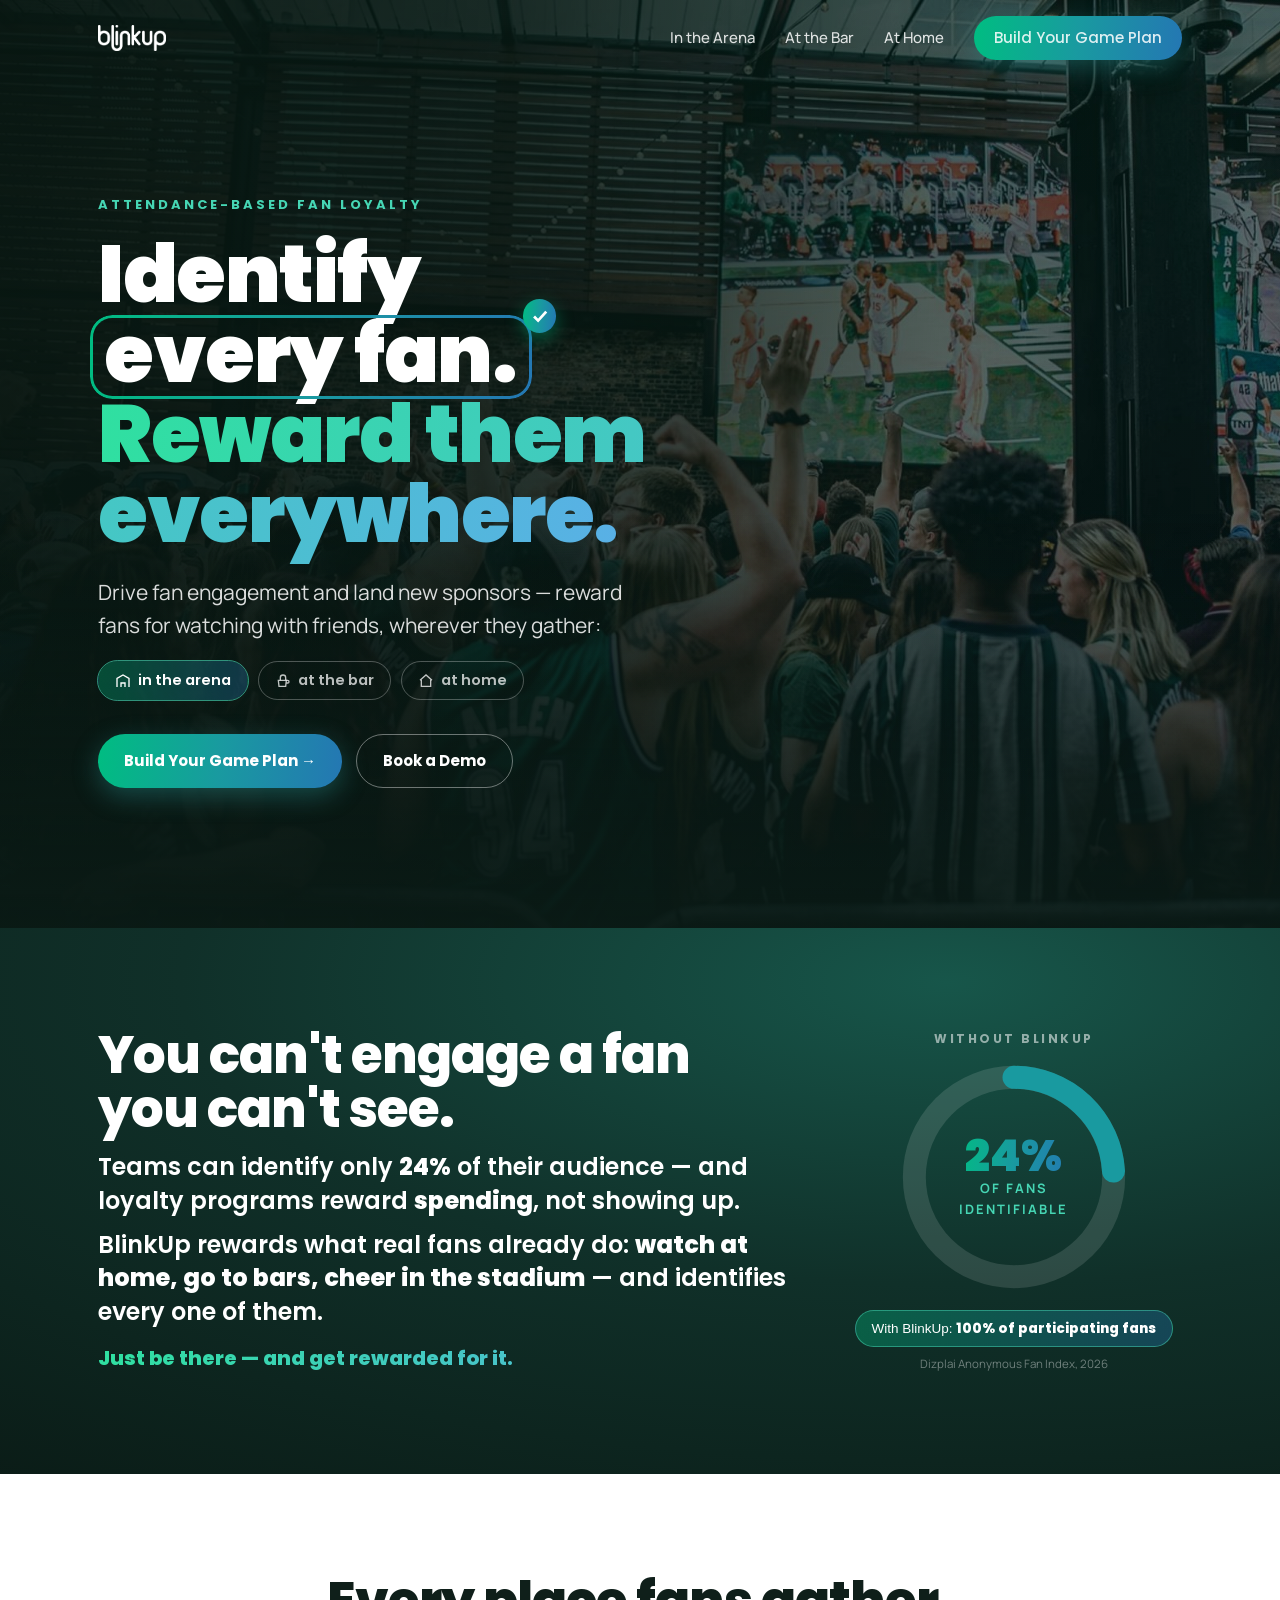
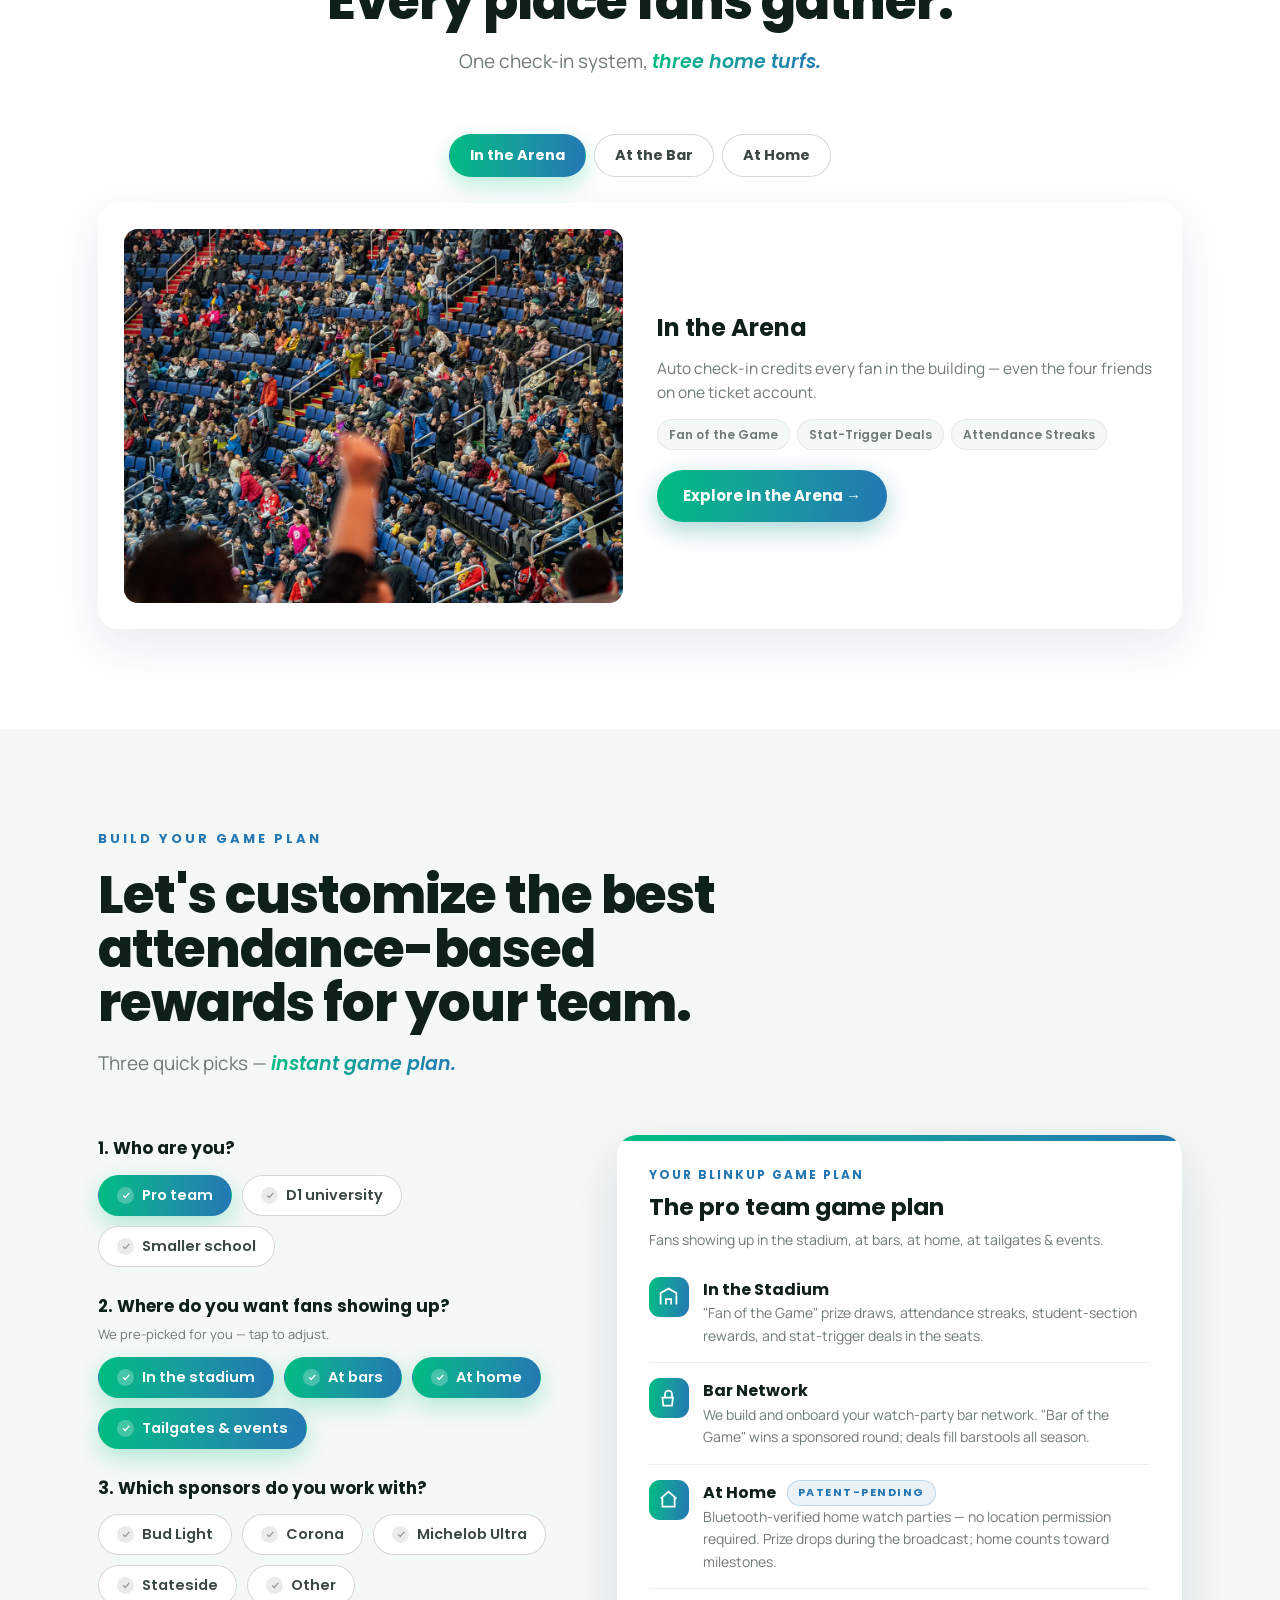
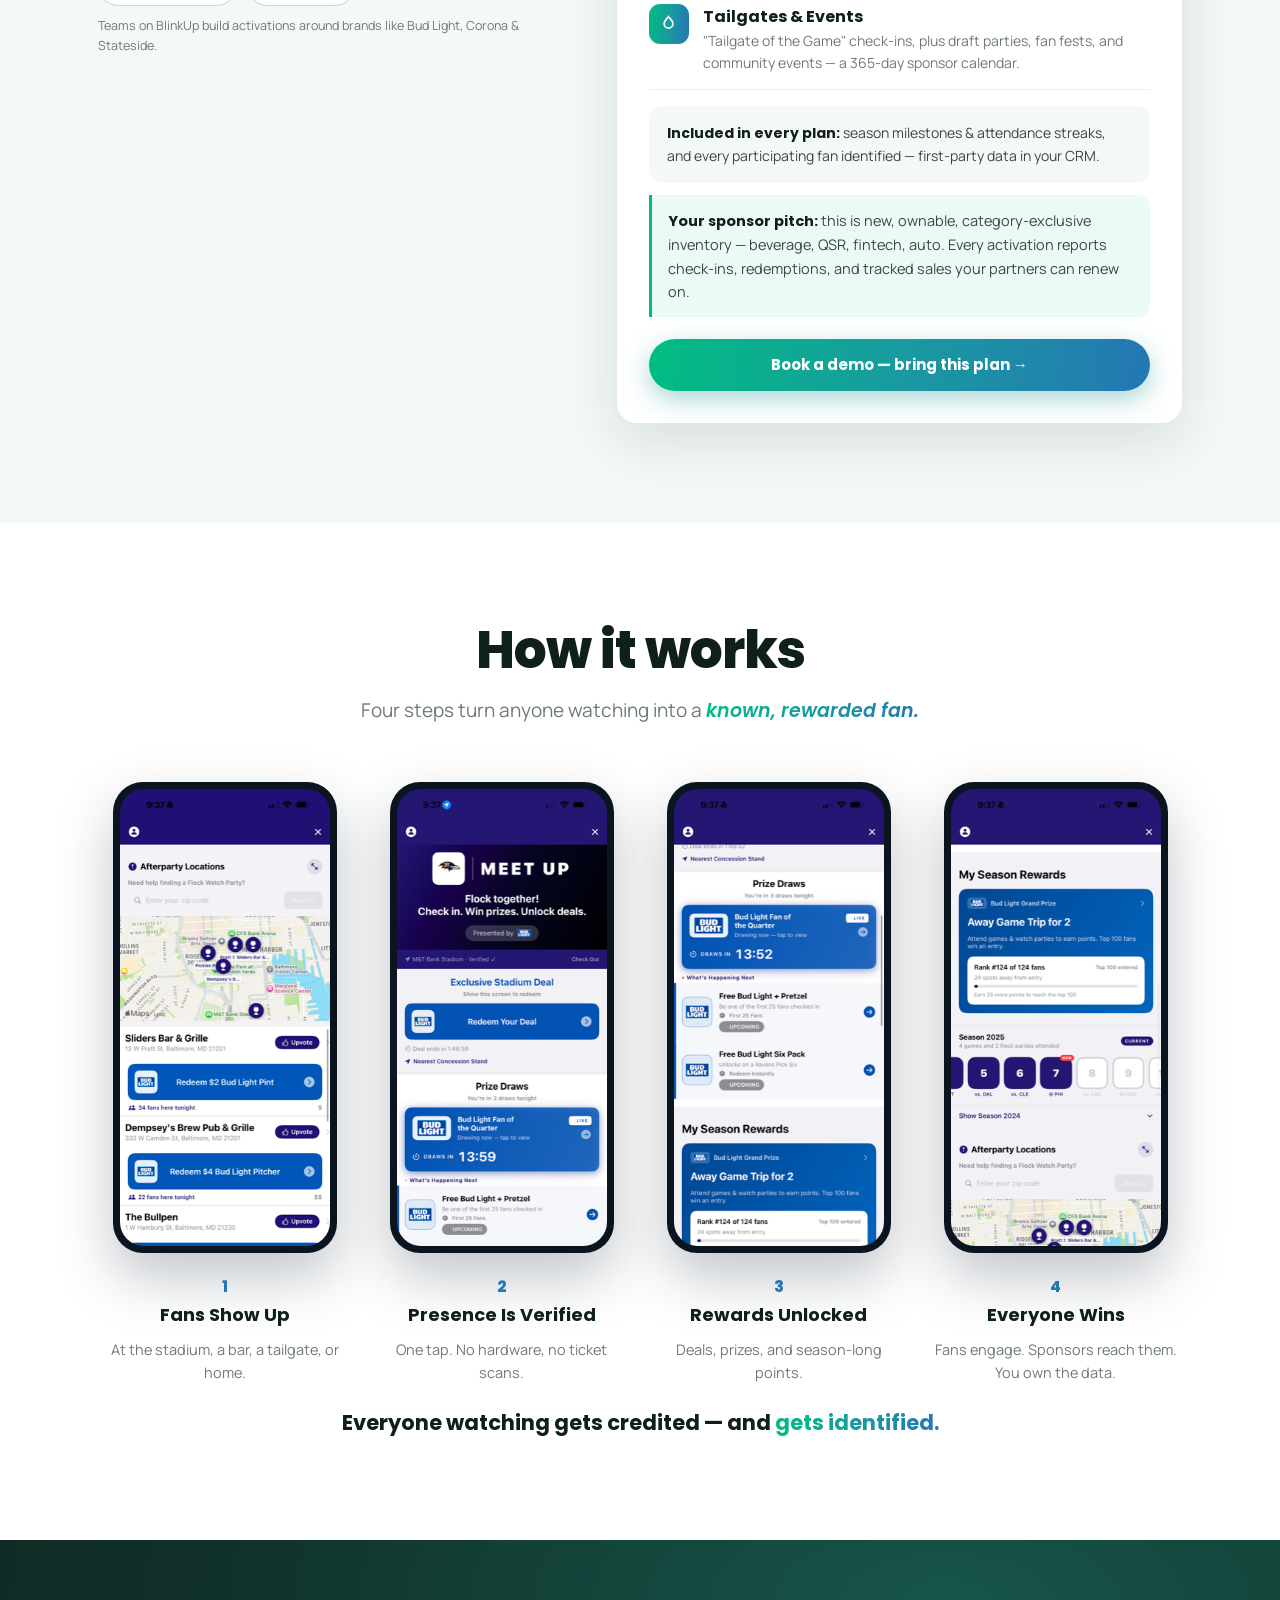
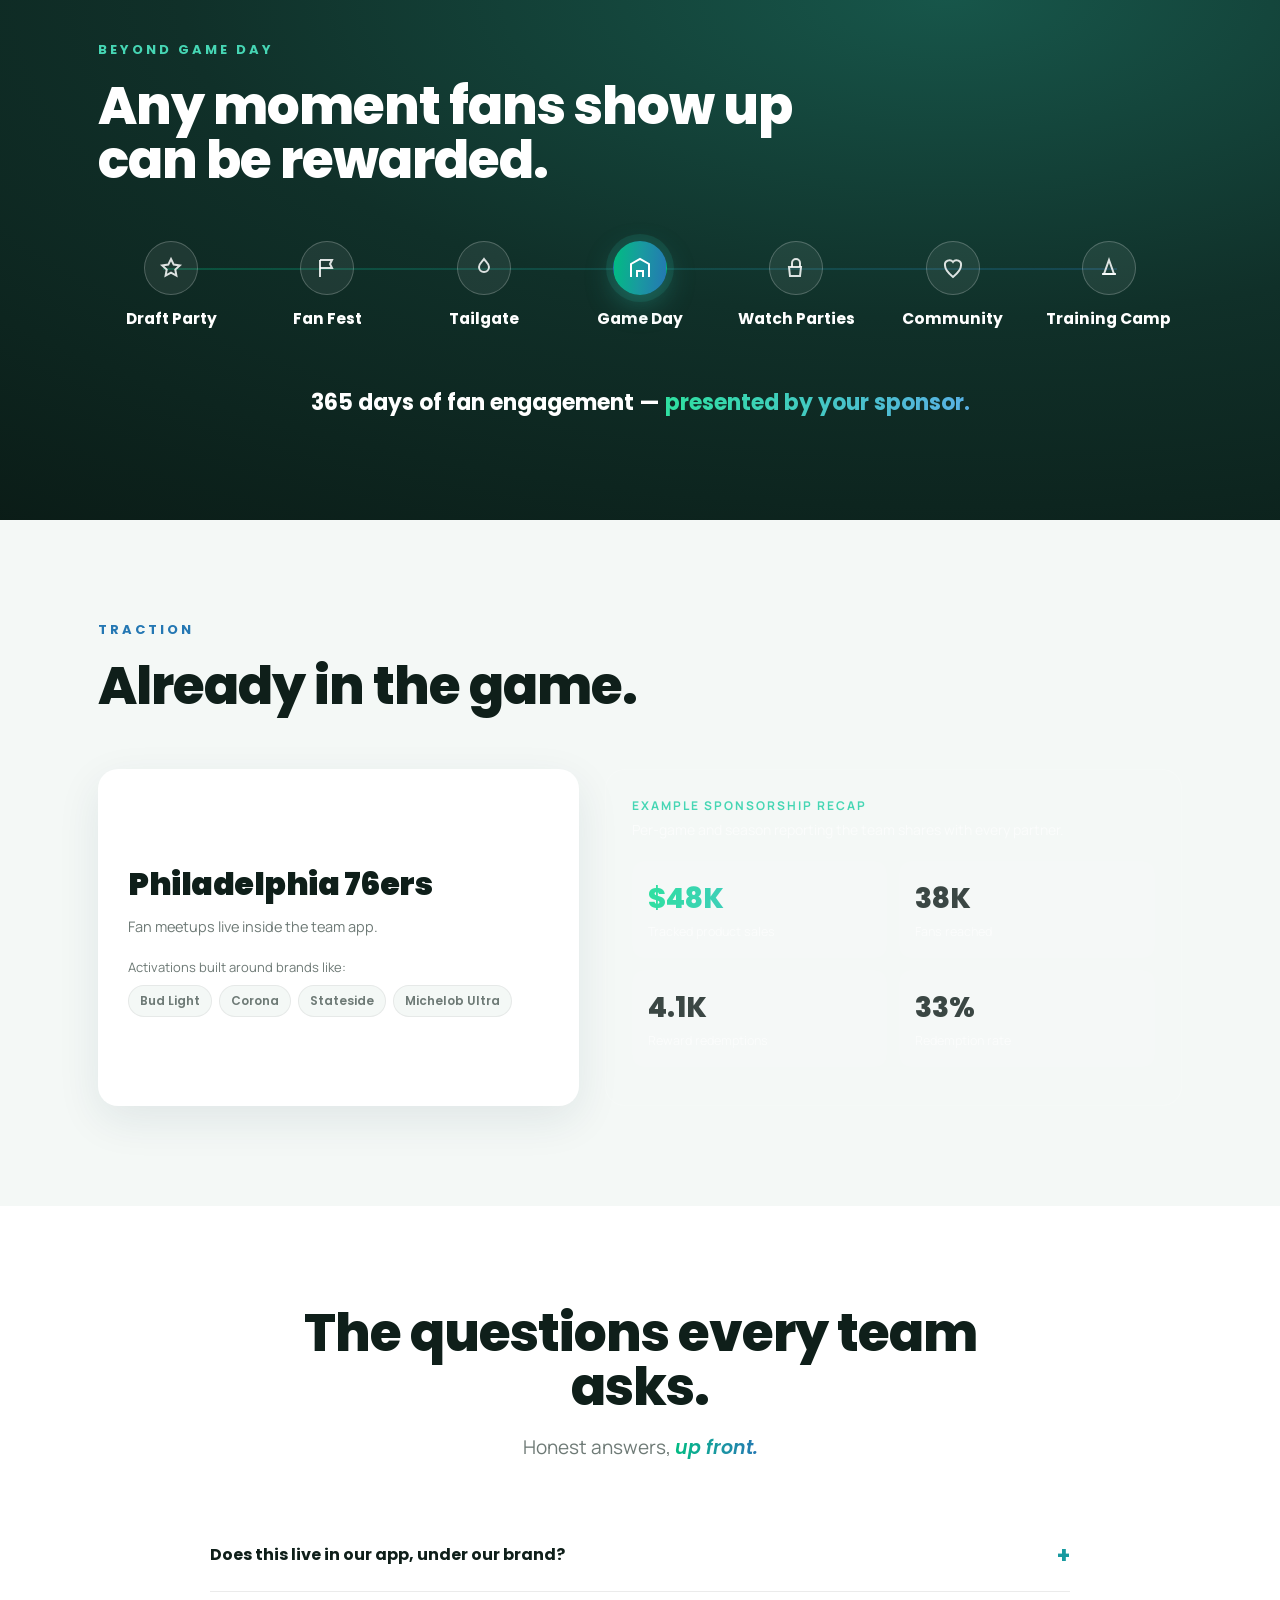
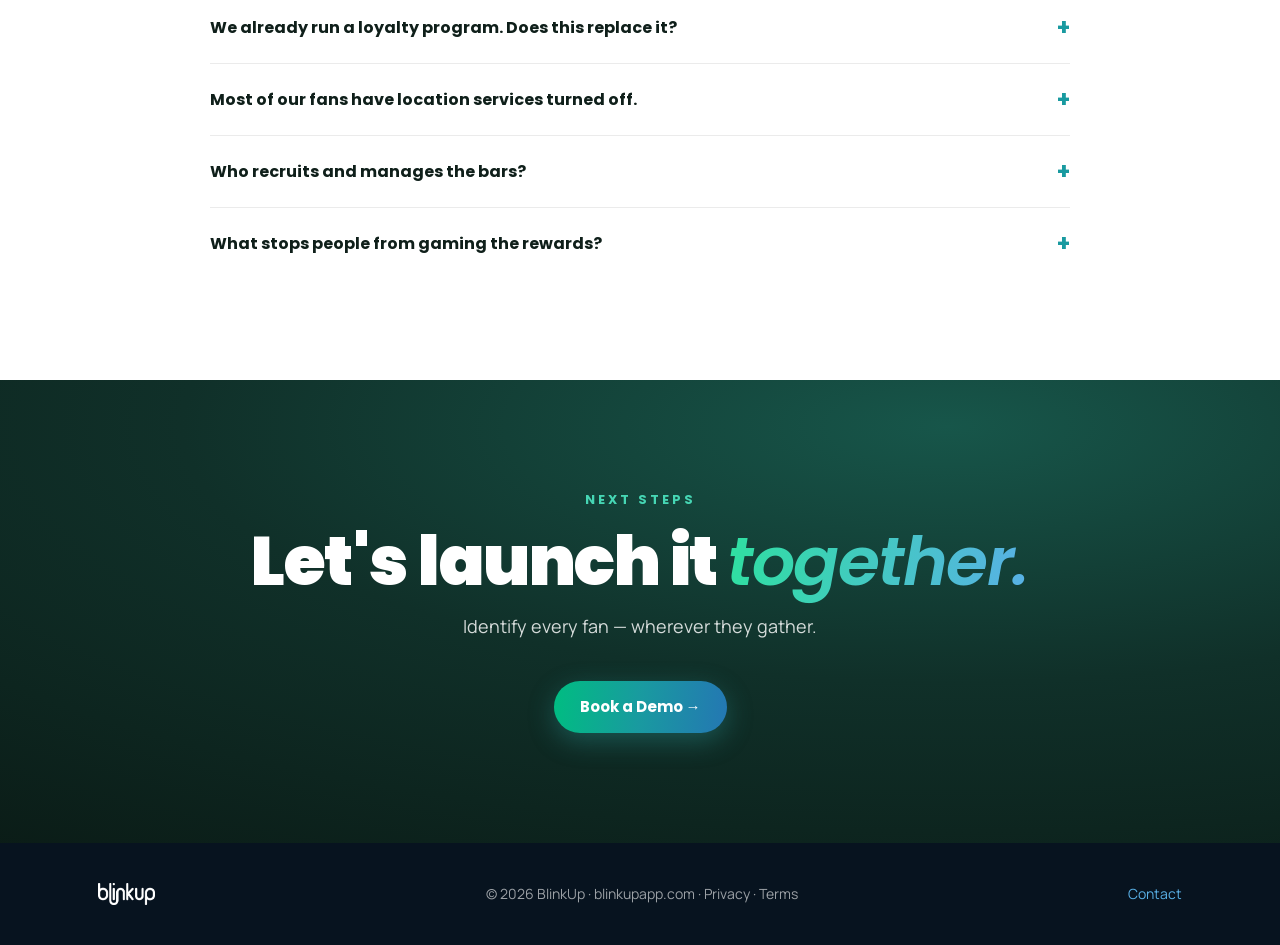
==== commit 85351a99: "Feedback: venue icons on hero chips; reframe 24% donut as without/with BlinkUp Co-Authored-By: Claud" ====
--- a/index.html
+++ b/index.html
@@ -34,9 +34,9 @@
       <h1 id="heroH1">Identify <span class="cap" id="heroCap">every fan.<span class="tickbadge" aria-hidden="true"><svg viewBox="0 0 24 24"><path d="M5 13l5 5L20 7"/></svg></span></span><br><span class="g">Reward them everywhere.</span></h1>
       <p class="sub" style="margin-bottom:0;">Drive fan engagement and land new sponsors — reward fans for watching with friends, wherever they gather:</p>
       <div class="place-chips">
-        <a class="place-chip" href="arena/"><span class="tick"><svg viewBox="0 0 24 24"><path d="M5 13l5 5L20 7"/></svg></span>in the arena</a>
-        <a class="place-chip" href="bar/"><span class="tick"><svg viewBox="0 0 24 24"><path d="M5 13l5 5L20 7"/></svg></span>at the bar</a>
-        <a class="place-chip" href="home/"><span class="tick"><svg viewBox="0 0 24 24"><path d="M5 13l5 5L20 7"/></svg></span>at home</a>
+        <a class="place-chip" href="arena/"><svg class="picon" viewBox="0 0 24 24"><path d="M3 21V8l9-5 9 5v13"/><path d="M9 21v-6h6v6"/></svg>in the arena</a>
+        <a class="place-chip" href="bar/"><svg class="picon" viewBox="0 0 24 24"><path d="M5 11h12l-1 9H6z"/><path d="M8 11V7a4 4 0 018 0v4"/><path d="M17 11h2a2 2 0 010 4h-2"/></svg>at the bar</a>
+        <a class="place-chip" href="home/"><svg class="picon" viewBox="0 0 24 24"><path d="M3 11l9-8 9 8"/><path d="M5 10v10h14V10"/></svg>at home</a>
       </div>
       <div class="hero-cta">
         <a href="#planner" class="btn btn-primary">Build Your Game Plan →</a>
@@ -49,20 +49,22 @@
 <section class="sec sec-dark" id="why">
   <div class="wrap why-grid">
     <div class="reveal">
+      <h2 style="margin-bottom:14px;">You can't engage a fan you can't see.</h2>
+      <p class="manifesto-line">Teams can identify only <b>24%</b> of their audience — and loyalty programs reward <b>spending</b>, not showing up.</p>
+      <p class="manifesto-line" style="margin-top:10px;">BlinkUp rewards what real fans already do: <b>watch at home, go to bars, cheer in the stadium</b> — and identifies every one of them.</p>
+      <p class="why-kicker">Just be there — and get rewarded for it.</p>
+    </div>
+    <div class="reveal">
+      <div class="donut-cap">Without BlinkUp</div>
       <div class="donut-wrap">
         <svg class="donut" viewBox="0 0 120 120">
           <circle cx="60" cy="60" r="52" fill="none" stroke="rgba(255,255,255,.12)" stroke-width="12"/>
           <circle class="donut-fg" cx="60" cy="60" r="52" fill="none" stroke="#199AA0" stroke-width="12" stroke-linecap="round" stroke-dasharray="326.7" stroke-dashoffset="326.7" transform="rotate(-90 60 60)"/>
         </svg>
-        <div class="donut-label"><div class="p grad-text" data-count="24" data-suffix="%">0%</div><div class="s">Identifiable</div></div>
-      </div>
+        <div class="donut-label"><div class="p grad-text" data-count="24" data-suffix="%">0%</div><div class="s">of fans identifiable</div></div>
+      </div>
+      <div class="with-pill">With BlinkUp: <b>100% of participating fans</b></div>
       <div class="donut-src">Dizplai Anonymous Fan Index, 2026</div>
-    </div>
-    <div class="reveal">
-      <h2 style="margin-bottom:14px;">You can't engage a fan you can't see.</h2>
-      <p class="manifesto-line">Teams can identify only <b>24%</b> of their audience — and loyalty programs reward <b>spending</b>, not showing up.</p>
-      <p class="manifesto-line" style="margin-top:10px;">BlinkUp rewards what real fans already do: <b>watch at home, go to bars, cheer in the stadium</b> — and identifies every one of them.</p>
-      <p class="why-kicker">Just be there — and get rewarded for it.</p>
     </div>
   </div>
 </section>
--- a/assets/site.css
+++ b/assets/site.css
@@ -377,7 +377,7 @@
 .tabpanel .cat-tags { margin-bottom: 20px; }
 
 /* Why band (landing) */
-.why-grid { display: grid; grid-template-columns: .65fr 1.35fr; gap: 50px; align-items: center; }
+.why-grid { display: grid; grid-template-columns: 1.35fr .65fr; gap: 50px; align-items: center; }
 .why-grid .manifesto-line { font-family: var(--sans); font-weight: 600; font-size: clamp(18px,2.4vw,24px); line-height: 1.4; }
 .why-grid .manifesto-line b { font-weight: 800; }
 .why-kicker { margin-top: 14px; font-family: var(--sans); font-weight: 800; font-size: clamp(16px,2vw,20px);
@@ -437,3 +437,14 @@
 .place-chip, .place-chip:hover { text-decoration: none; }
 a.place-chip { cursor: pointer; }
 a.place-chip:hover { border-color: rgba(255,255,255,.7); color: #fff; }
+
+/* v12: hero chip venue icons + donut framing */
+.place-chip .picon { width: 16px; height: 16px; stroke: rgba(255,255,255,.75); fill: none; stroke-width: 2; transition: stroke .4s; }
+.place-chip.active .picon, a.place-chip:hover .picon { stroke: #fff; }
+.donut-cap { text-align: center; font-family: var(--sans); font-weight: 700; font-size: 12px; letter-spacing: 2.5px;
+  text-transform: uppercase; color: rgba(255,255,255,.55); margin-bottom: 14px; }
+.donut-label .s { max-width: 120px; }
+.with-pill { width: fit-content; margin: 18px auto 0; font-family: var(--sans); font-size: 13.5px; color: #fff;
+  background: linear-gradient(96deg, rgba(0,189,129,.35), rgba(36,119,179,.35)); border: 1.5px solid rgba(70,214,180,.5);
+  border-radius: 999px; padding: 7px 16px; }
+.with-pill b { font-weight: 800; }
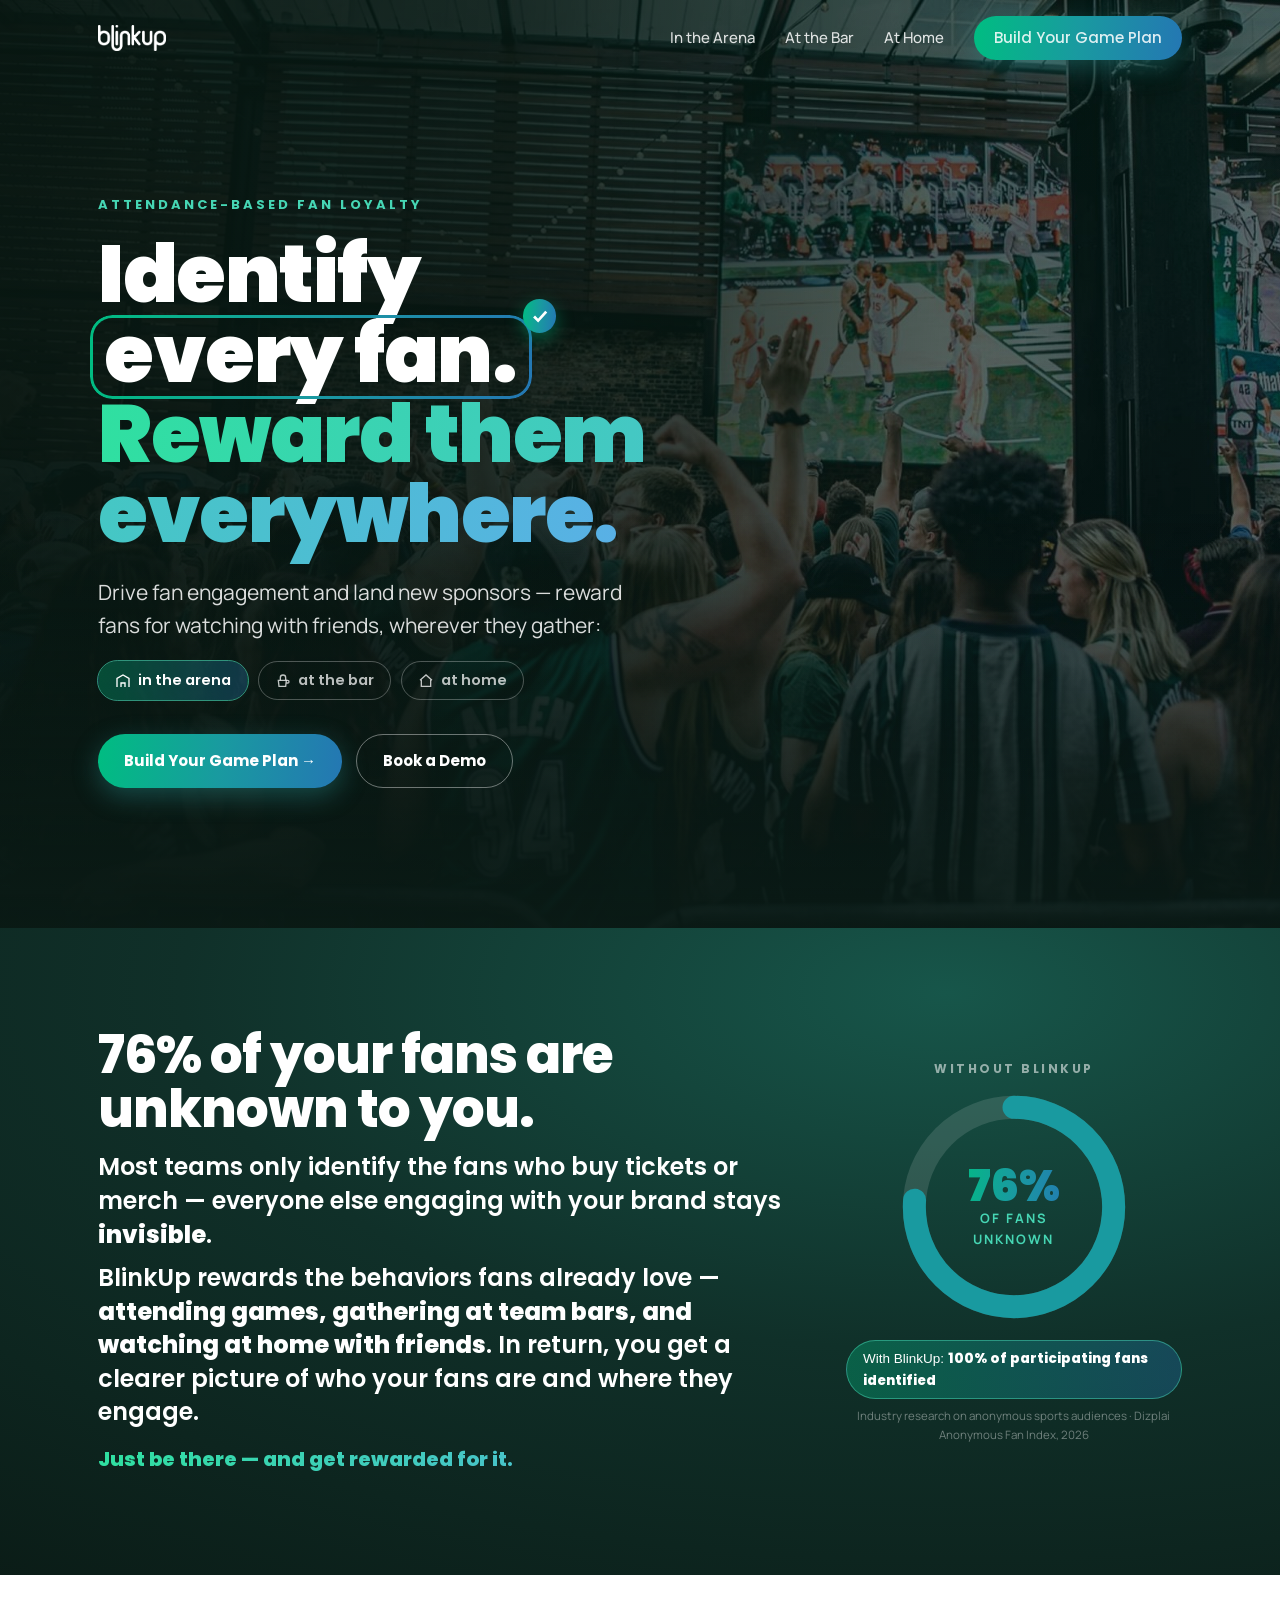
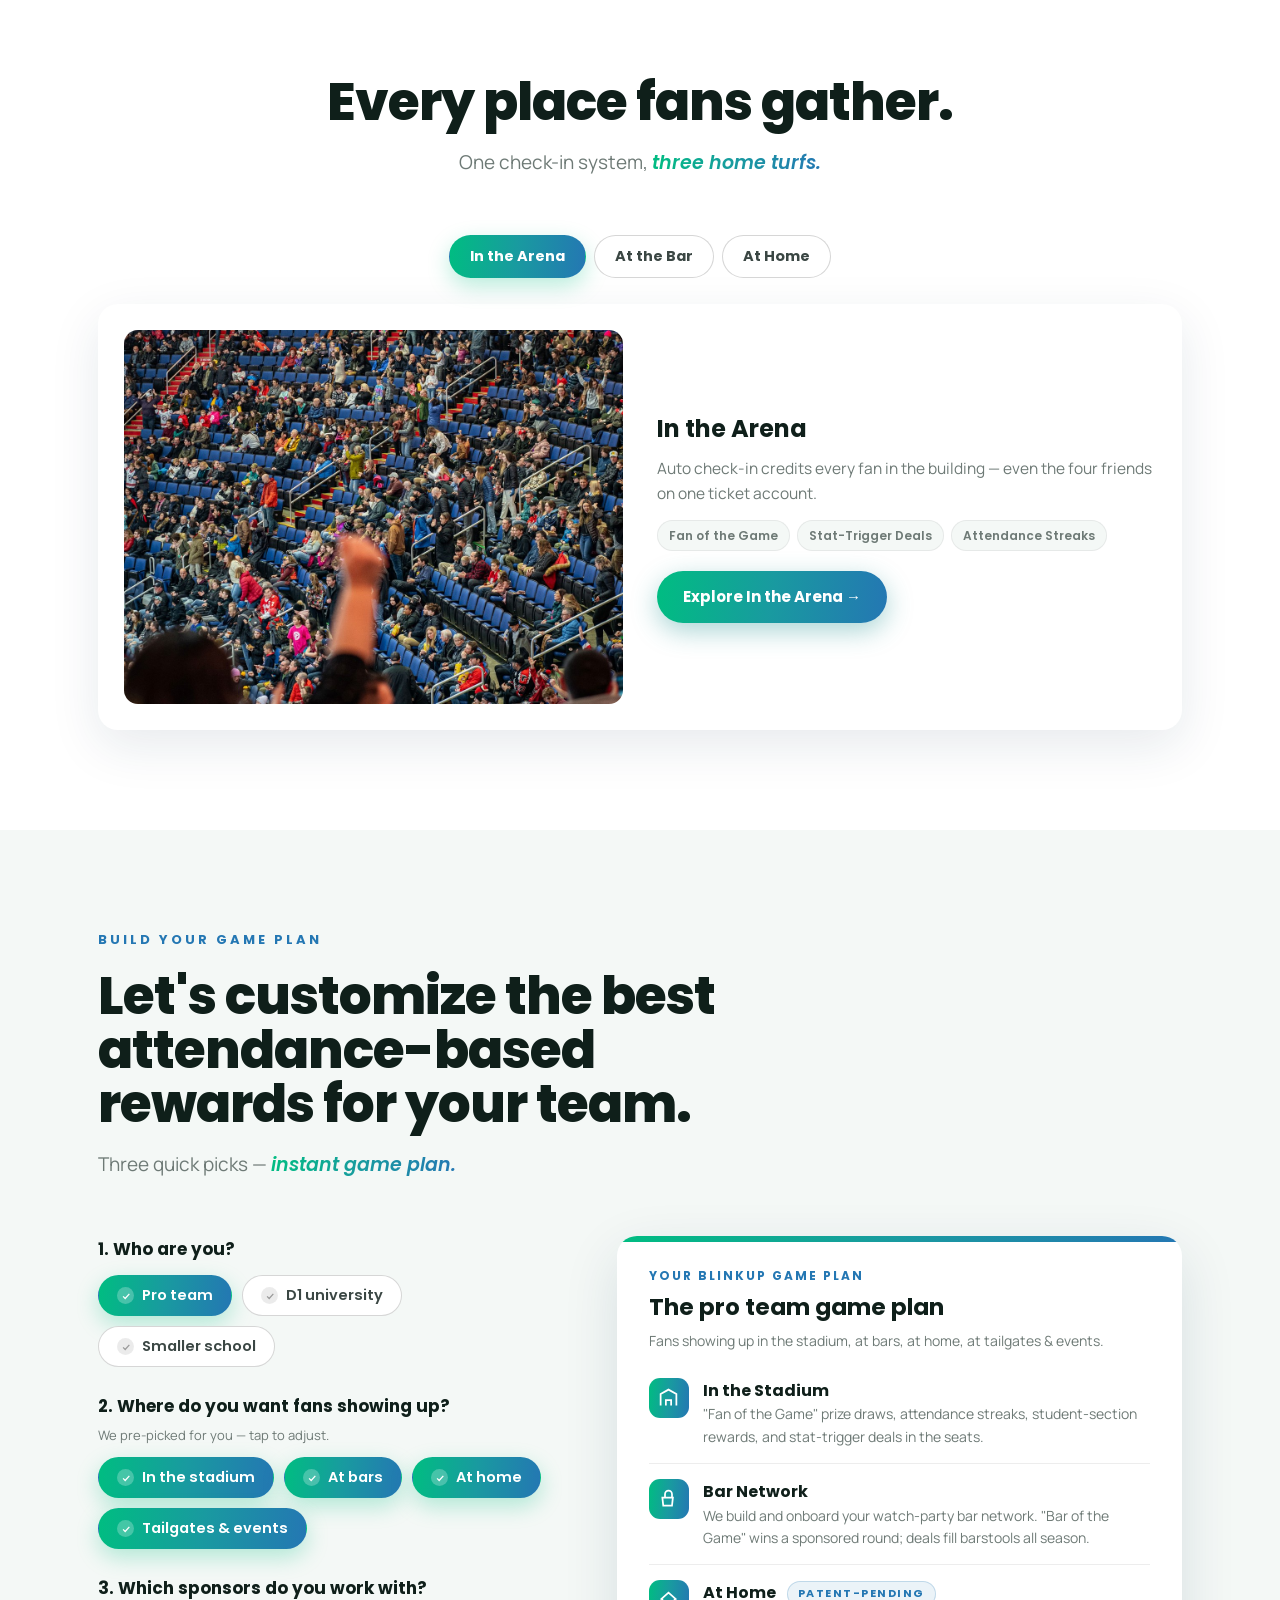
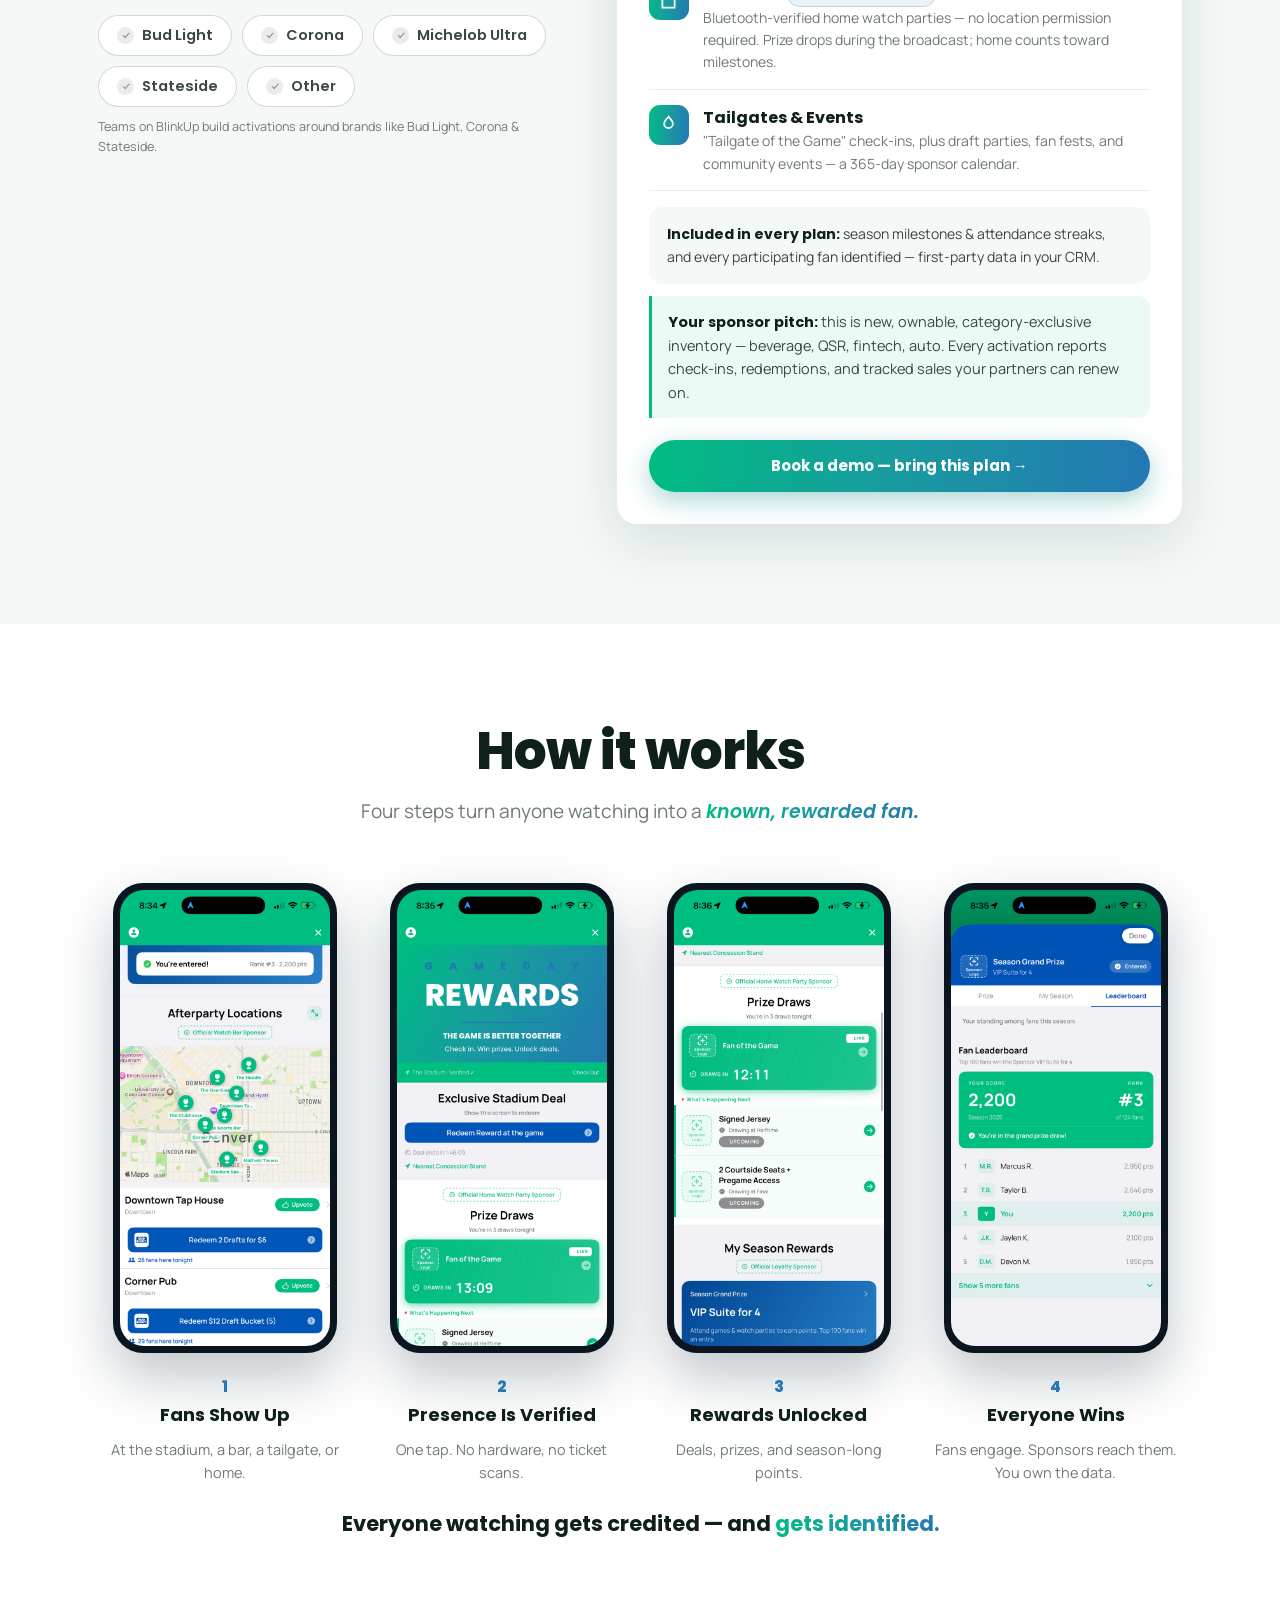
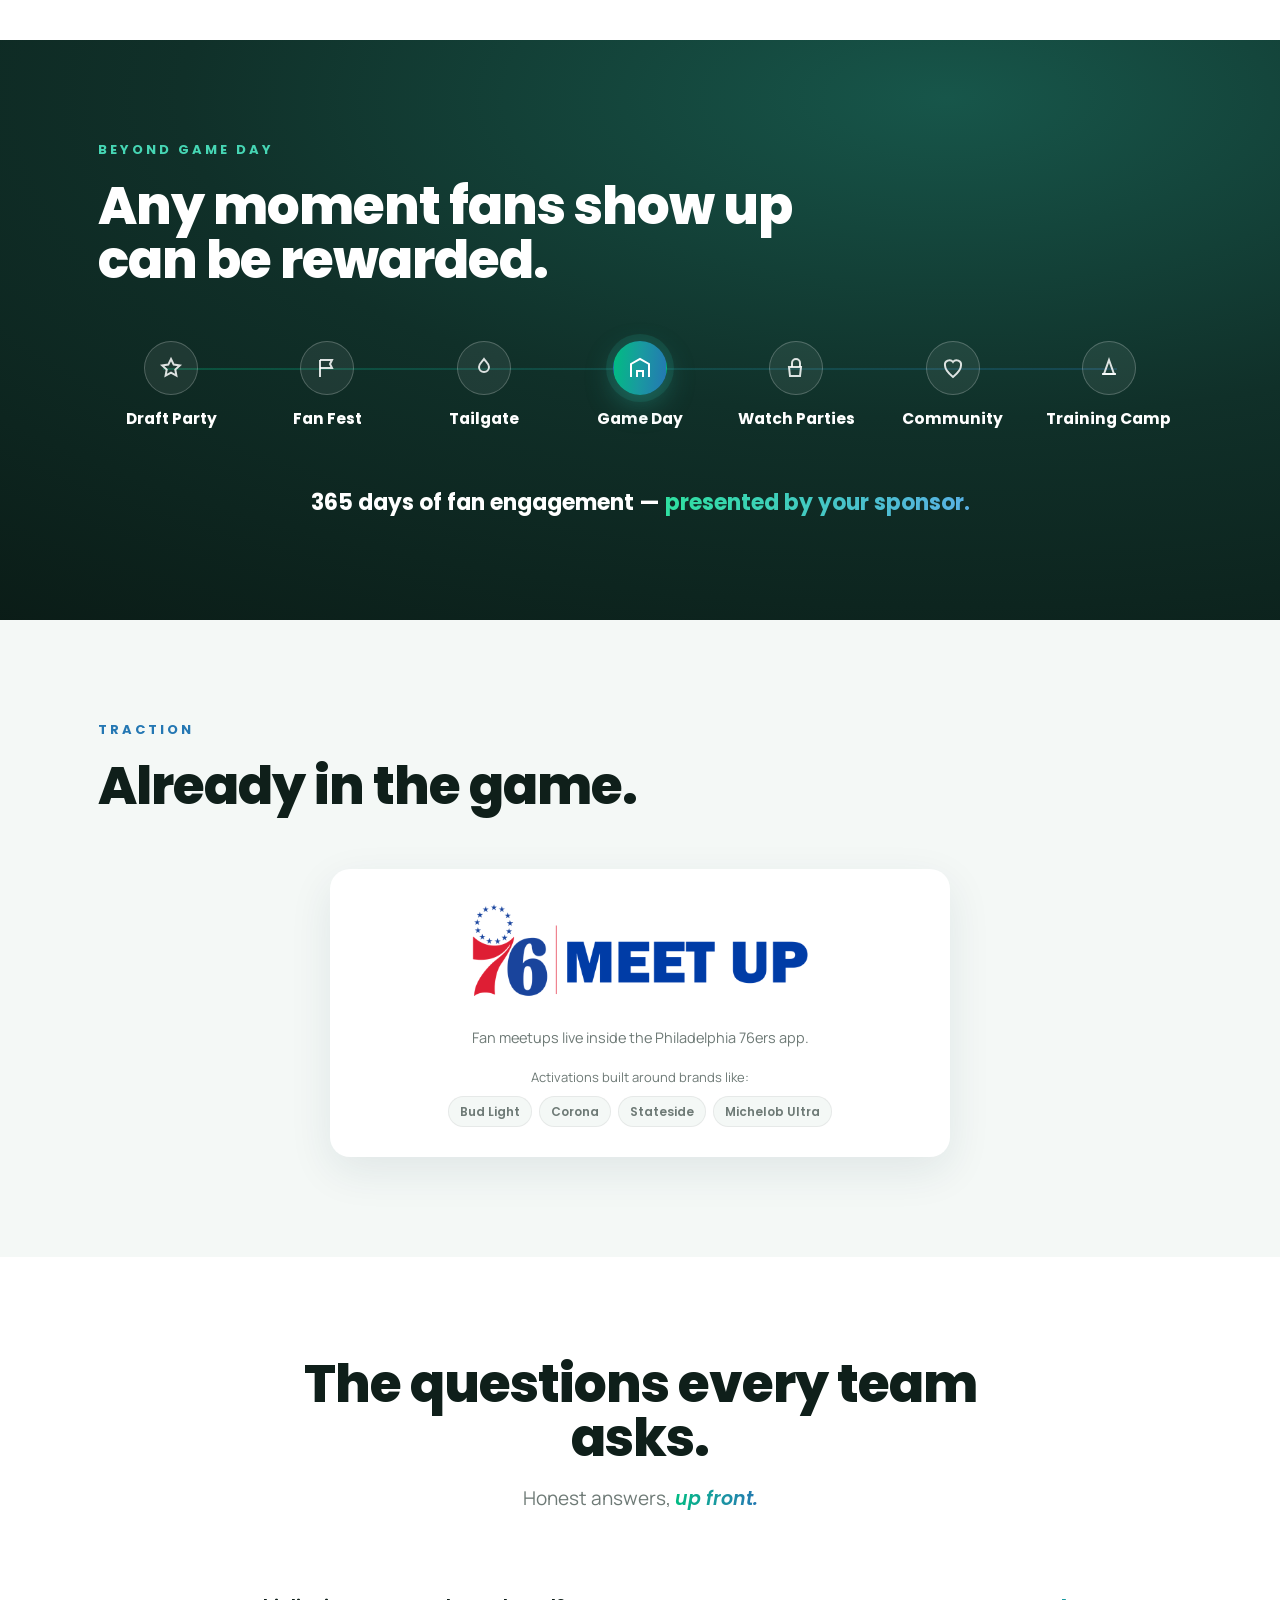
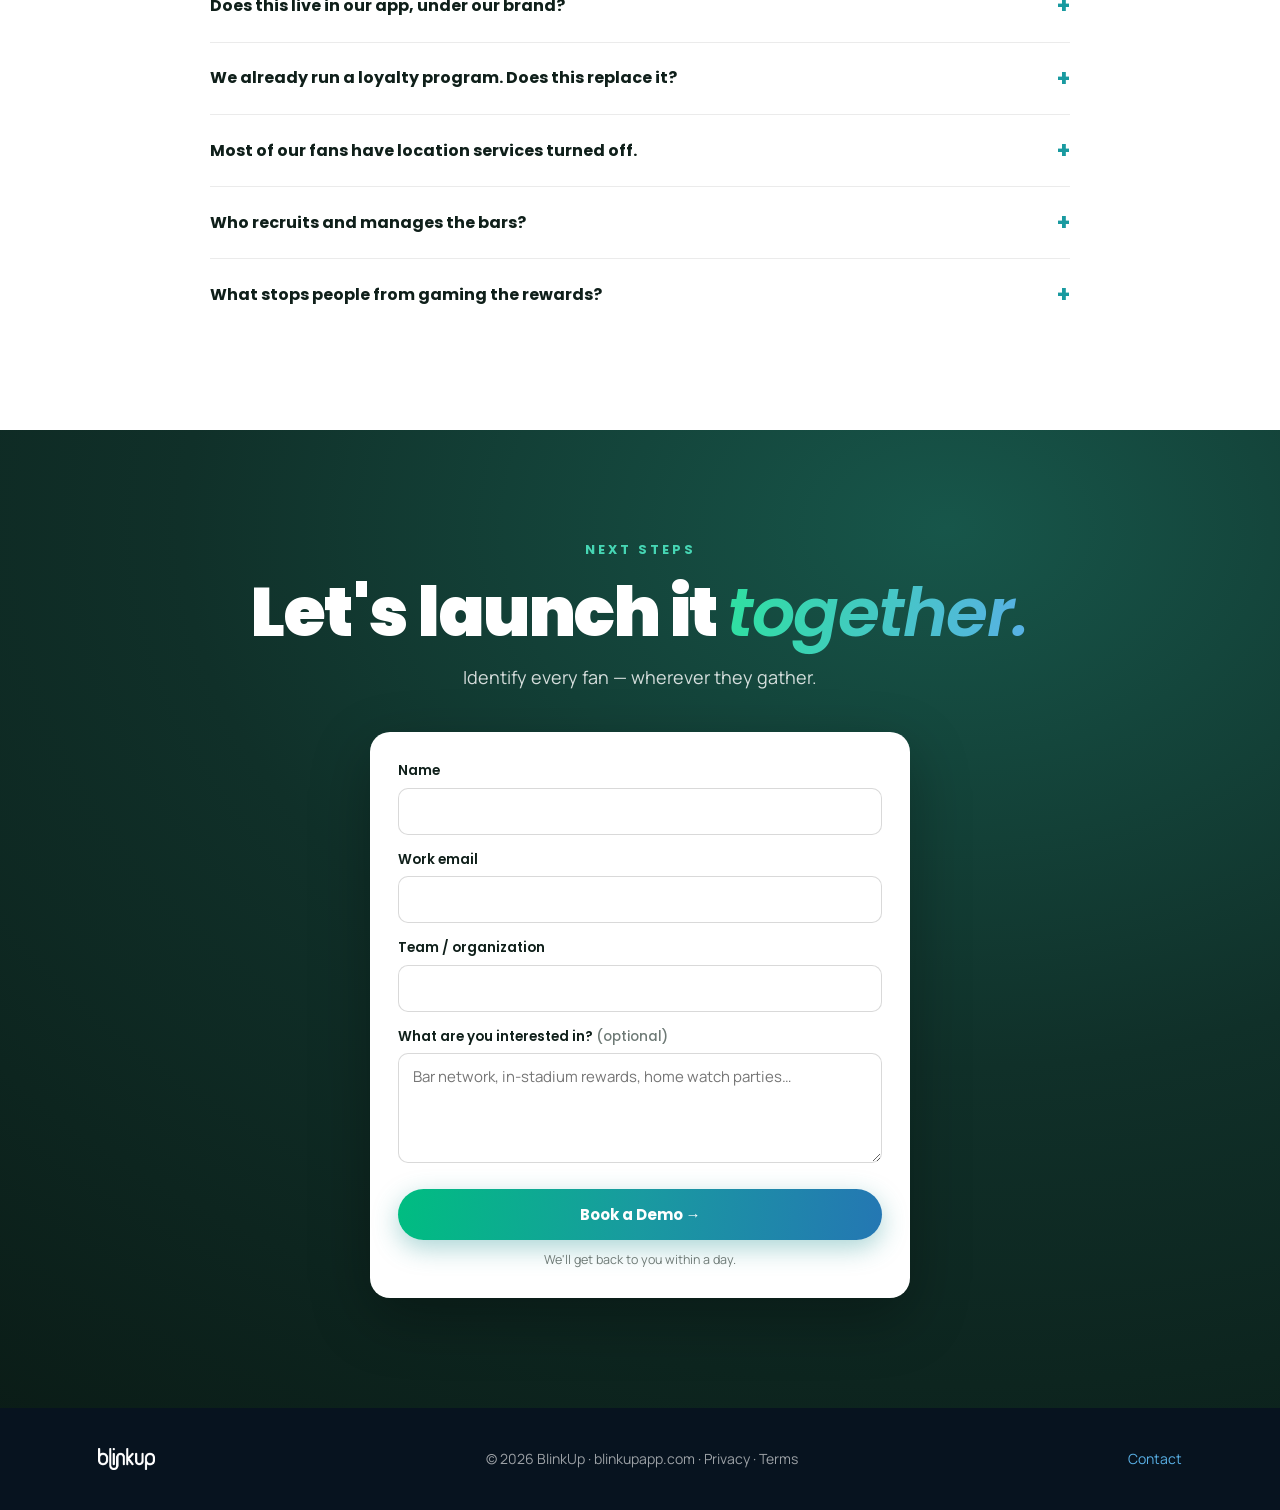
==== commit 6d71cee8: "Traction: remove sponsorship recap card, feature 76 MEET UP logo in Sixers card Co-Authored-By: Clau" ====
--- a/index.html
+++ b/index.html
@@ -4,7 +4,7 @@
 <meta charset="UTF-8" />
 <meta name="viewport" content="width=device-width, initial-scale=1.0" />
 <title>BlinkUp — Identify Every Fan. Reward Them Everywhere.</title>
-<meta name="description" content="BlinkUp turns your team app into a sponsorship activation platform across every place fans gather — in the arena, at the bar, and at home. Attendance-based fan loyalty for sports teams and their sponsors." />
+<meta name="description" content="BlinkUp gives fans a reason to identify themselves — rewards for showing up at the stadium, at official bars, and at home. First-party fan data and new sponsorship inventory for sports teams." />
 <link rel="preconnect" href="https://fonts.googleapis.com">
 <link rel="preconnect" href="https://fonts.gstatic.com" crossorigin>
 <link href="https://fonts.googleapis.com/css2?family=Poppins:ital,wght@0,500;0,600;0,700;0,800;0,900;1,500;1,600&family=Manrope:wght@400;500;600;700;800&display=swap" rel="stylesheet">
@@ -49,9 +49,9 @@
 <section class="sec sec-dark" id="why">
   <div class="wrap why-grid">
     <div class="reveal">
-      <h2 style="margin-bottom:14px;">You can't engage a fan you can't see.</h2>
-      <p class="manifesto-line">Teams can identify only <b>24%</b> of their audience — and loyalty programs reward <b>spending</b>, not showing up.</p>
-      <p class="manifesto-line" style="margin-top:10px;">BlinkUp rewards what real fans already do: <b>watch at home, go to bars, cheer in the stadium</b> — and identifies every one of them.</p>
+      <h2 style="margin-bottom:14px;">76% of your fans are unknown to you.</h2>
+      <p class="manifesto-line">Most teams only identify the fans who buy tickets or merch — everyone else engaging with your brand stays <b>invisible</b>.</p>
+      <p class="manifesto-line" style="margin-top:10px;">BlinkUp rewards the behaviors fans already love — <b>attending games, gathering at team bars, and watching at home with friends</b>. In return, you get a clearer picture of who your fans are and where they engage.</p>
       <p class="why-kicker">Just be there — and get rewarded for it.</p>
     </div>
     <div class="reveal">
@@ -61,10 +61,10 @@
           <circle cx="60" cy="60" r="52" fill="none" stroke="rgba(255,255,255,.12)" stroke-width="12"/>
           <circle class="donut-fg" cx="60" cy="60" r="52" fill="none" stroke="#199AA0" stroke-width="12" stroke-linecap="round" stroke-dasharray="326.7" stroke-dashoffset="326.7" transform="rotate(-90 60 60)"/>
         </svg>
-        <div class="donut-label"><div class="p grad-text" data-count="24" data-suffix="%">0%</div><div class="s">of fans identifiable</div></div>
-      </div>
-      <div class="with-pill">With BlinkUp: <b>100% of participating fans</b></div>
-      <div class="donut-src">Dizplai Anonymous Fan Index, 2026</div>
+        <div class="donut-label"><div class="p grad-text" data-count="76" data-suffix="%">0%</div><div class="s">of fans unknown</div></div>
+      </div>
+      <div class="with-pill">With BlinkUp: <b>100% of participating fans identified</b></div>
+      <div class="donut-src">Industry research on anonymous sports audiences · Dizplai Anonymous Fan Index, 2026</div>
     </div>
   </div>
 </section>
@@ -152,7 +152,7 @@
         <div id="planItems"></div>
         <div class="plan-always"><b>Included in every plan:</b> season milestones &amp; attendance streaks, and every participating fan identified — first-party data in your CRM.</div>
         <div class="plan-pitch" id="planPitch"></div>
-        <a class="btn btn-primary plan-cta" id="planCta" href="mailto:willbott@blinkupapp.com">Book a demo — bring this plan →</a>
+        <a class="btn btn-primary plan-cta" id="planCta" href="#demo">Book a demo — bring this plan →</a>
       </div>
     </div>
   </div>
@@ -199,23 +199,11 @@
       <div class="eyebrow">Traction</div>
       <h2>Already in the game.</h2>
     </div>
-    <div class="proof-row">
-      <div class="partner-card reveal">
-        <div class="pname">Philadelphia 76ers</div>
-        <div class="pdesc">Fan meetups live inside the team app.</div>
-        <div class="brands">Activations built around brands like:
-          <div class="brand-chips"><span class="cat-tag">Bud Light</span><span class="cat-tag">Corona</span><span class="cat-tag">Stateside</span><span class="cat-tag">Michelob Ultra</span></div>
-        </div>
-      </div>
-      <div class="recap reveal">
-        <div class="rlabel">Example Sponsorship Recap</div>
-        <div class="rsub">Per-game and season reporting the team shares with every partner.</div>
-        <div class="recap-stats">
-          <div class="rstat"><div class="n g" data-count="48" data-prefix="$" data-suffix="K">$0K</div><div class="l">Tracked product sales</div></div>
-          <div class="rstat"><div class="n" data-count="38" data-suffix="K">0K</div><div class="l">Fans reached</div></div>
-          <div class="rstat"><div class="n" data-count="4.1" data-suffix="K">0K</div><div class="l">Reward redemptions</div></div>
-          <div class="rstat"><div class="n" data-count="33" data-suffix="%">0%</div><div class="l">Redemption rate</div></div>
-        </div>
+    <div class="partner-card reveal">
+      <img class="partner-logo" src="assets/sixers-meetup-logo.png" alt="76 Meet Up — Philadelphia 76ers" loading="lazy" />
+      <div class="pdesc">Fan meetups live inside the Philadelphia 76ers app.</div>
+      <div class="brands">Activations built around brands like:
+        <div class="brand-chips"><span class="cat-tag">Bud Light</span><span class="cat-tag">Corona</span><span class="cat-tag">Stateside</span><span class="cat-tag">Michelob Ultra</span></div>
       </div>
     </div>
   </div>
@@ -242,8 +230,26 @@
     <div class="eyebrow light reveal" style="text-align:center;">Next Steps</div>
     <h2 class="reveal">Let's launch it <span class="serif-i">together.</span></h2>
     <p class="lead reveal">Identify every fan — wherever they gather.</p>
-    <div class="reveal">
-      <a href="mailto:willbott@blinkupapp.com?subject=BlinkUp%20demo%20request" class="btn btn-primary">Book a Demo →</a>
+    <form class="demo-form reveal" id="demoForm" action="https://formsubmit.co/willbott@blinkupapp.com" method="POST">
+      <input type="hidden" name="_subject" value="BlinkUp demo request" />
+      <input type="hidden" name="_template" value="table" />
+      <input type="hidden" name="_captcha" value="false" />
+      <input type="hidden" name="_next" value="https://blinkupapp.com/?demo=thanks#demo" />
+      <input type="text" name="_honey" style="display:none" tabindex="-1" autocomplete="off" />
+      <label for="dfName">Name</label>
+      <input type="text" id="dfName" name="name" required autocomplete="name" />
+      <label for="dfEmail">Work email</label>
+      <input type="email" id="dfEmail" name="email" required autocomplete="email" />
+      <label for="dfOrg">Team / organization</label>
+      <input type="text" id="dfOrg" name="organization" required autocomplete="organization" />
+      <label for="dfMsg">What are you interested in? <span class="optional">(optional)</span></label>
+      <textarea id="dfMsg" name="message" rows="4" placeholder="Bar network, in-stadium rewards, home watch parties…"></textarea>
+      <button type="submit" class="btn btn-primary" style="width:100%;justify-content:center;margin-top:18px;">Book a Demo →</button>
+      <div class="form-note">We'll get back to you within a day.</div>
+    </form>
+    <div class="demo-thanks reveal" id="demoThanks" style="display:none;">
+      <h3>Request received. 🏟️</h3>
+      <p>We'll be in touch within a day to set up your demo.</p>
     </div>
   </div>
 </section>
@@ -257,6 +263,14 @@
 </footer>
 
 <script>
+  // Post-submit thank-you (FormSubmit redirects back with ?demo=thanks)
+  if (new URLSearchParams(location.search).get('demo') === 'thanks') {
+    document.getElementById('demoForm').style.display = 'none';
+    const t = document.getElementById('demoThanks');
+    t.style.display = 'block';
+    t.classList.add('in');
+  }
+
   const nav = document.getElementById('nav');
   const onScroll = () => nav.classList.toggle('scrolled', window.scrollY > 40);
   onScroll(); window.addEventListener('scroll', onScroll, { passive: true });
@@ -298,7 +312,7 @@
     }, { threshold: 0.4 });
     obs.observe(el);
   }
-  fillRing('.donut-fg', 0.24);
+  fillRing('.donut-fg', 0.76);
 
   // Type-on headline + the check-in capture moment (runs even under reduced motion).
   (function () {
@@ -334,22 +348,26 @@
       chips[cur].classList.remove('active');
       cur = (cur + 1) % chips.length;
       chips[cur].classList.add('active');
-    }, 4000);
+    }, 7000);
   })();
 
-  // Environment tabs — auto-advance until the visitor interacts.
+  // Environment tabs — auto-advance slowly; pause on hover, stop on click.
   (function () {
     const tabs = document.querySelectorAll('.tab');
     const panels = document.querySelectorAll('.tabpanel');
-    let cur = 0, timer;
+    const area = document.getElementById('settings');
+    let cur = 0, timer = null, stopped = false;
     function show(i) {
       cur = i;
       tabs.forEach((t, k) => t.classList.toggle('on', k === i));
       panels.forEach((p, k) => p.classList.toggle('on', k === i));
     }
-    function auto() { timer = setInterval(() => show((cur + 1) % tabs.length), 5000); }
-    tabs.forEach((t, i) => t.addEventListener('click', () => { clearInterval(timer); show(i); }));
-    auto();
+    function start() { if (!stopped && !timer) timer = setInterval(() => show((cur + 1) % tabs.length), 8500); }
+    function pause() { clearInterval(timer); timer = null; }
+    tabs.forEach((t, i) => t.addEventListener('click', () => { stopped = true; pause(); show(i); }));
+    area.addEventListener('mouseenter', pause);
+    area.addEventListener('mouseleave', start);
+    start();
   })();
 
   // Game plan builder — org type, venues, sponsors in; tailored plan + pitch out.
@@ -403,12 +421,14 @@
         : '<div class="plan-empty">Pick at least one place fans gather — we’ll build the plan from there.</div>';
       pitch.innerHTML = pitchText(picked);
       pitch.style.display = picked.length ? '' : 'none';
-      const body = 'Hi Will,%0D%0A%0D%0AWe built a game plan on your site and want to see a demo.%0D%0A%0D%0AOrganization type: ' + orgLabel
-        + '%0D%0AWhere we want fans showing up: ' + (picked.map(v => ({ stadium: 'in the stadium', bars: 'at bars', home: 'at home', events: 'tailgates & events' })[v]).join(', ') || '(not selected)')
-        + '%0D%0ASponsors we work with: ' + (Array.from(state.brands).join(', ') || '(not selected)')
-        + '%0D%0A%0D%0ATeam / organization: %0D%0AName: ';
-      cta.href = 'mailto:willbott@blinkupapp.com?subject=' + encodeURIComponent('BlinkUp game plan — demo request') + '&body=' + body;
+      state.summary = 'Our game plan — organization: ' + orgLabel
+        + ' · showing up: ' + (picked.map(v => ({ stadium: 'in the stadium', bars: 'at bars', home: 'at home', events: 'tailgates & events' })[v]).join(', ') || '(not selected)')
+        + ' · sponsors: ' + (Array.from(state.brands).join(', ') || '(not selected)');
     }
+    cta.addEventListener('click', () => {
+      const msg = document.getElementById('dfMsg');
+      if (msg && state.summary) msg.value = state.summary;
+    });
     document.querySelectorAll('#qOrg .plan-chip').forEach(b => b.addEventListener('click', () => {
       state.org = b.dataset.o;
       document.querySelectorAll('#qOrg .plan-chip').forEach(x => x.classList.toggle('sel', x === b));
--- a/assets/site.css
+++ b/assets/site.css
@@ -448,3 +448,23 @@
   background: linear-gradient(96deg, rgba(0,189,129,.35), rgba(36,119,179,.35)); border: 1.5px solid rgba(70,214,180,.5);
   border-radius: 999px; padding: 7px 16px; }
 .with-pill b { font-weight: 800; }
+
+/* v13: demo form */
+.demo-form { max-width: 540px; margin: 10px auto 0; background: #fff; border-radius: 20px; padding: 28px;
+  text-align: left; box-shadow: 0 20px 60px rgba(0,0,0,.3); }
+.demo-form label { display: block; font-family: var(--sans); font-weight: 600; font-size: 13.5px; color: var(--ink); margin: 14px 0 6px; }
+.demo-form label .optional { color: var(--muted); font-weight: 500; }
+.demo-form label:first-of-type { margin-top: 0; }
+.demo-form input[type=text], .demo-form input[type=email], .demo-form textarea { width: 100%; padding: 12px 14px;
+  border: 1.5px solid rgba(0,0,0,.15); border-radius: 10px; font-family: var(--body); font-size: 15px; color: var(--text); background: #fff; }
+.demo-form input:focus, .demo-form textarea:focus { outline: none; border-color: var(--teal); box-shadow: 0 0 0 3px rgba(25,154,160,.15); }
+.demo-form .form-note { text-align: center; font-size: 12.5px; color: var(--muted); margin-top: 10px; }
+.demo-thanks { max-width: 540px; margin: 10px auto 0; background: rgba(255,255,255,.06); border: 1px solid rgba(255,255,255,.15);
+  border-radius: 20px; padding: 36px 28px; }
+.demo-thanks h3 { font-size: 24px; margin-bottom: 8px; }
+.demo-thanks p { color: rgba(255,255,255,.8); }
+
+/* v16: partner card with logo, single centered */
+#proof .partner-card { max-width: 620px; margin: 0 auto; text-align: center; align-items: center; }
+.partner-logo { width: 100%; max-width: 340px; height: auto; margin: 0 auto 18px; display: block; }
+#proof .brand-chips { justify-content: center; }
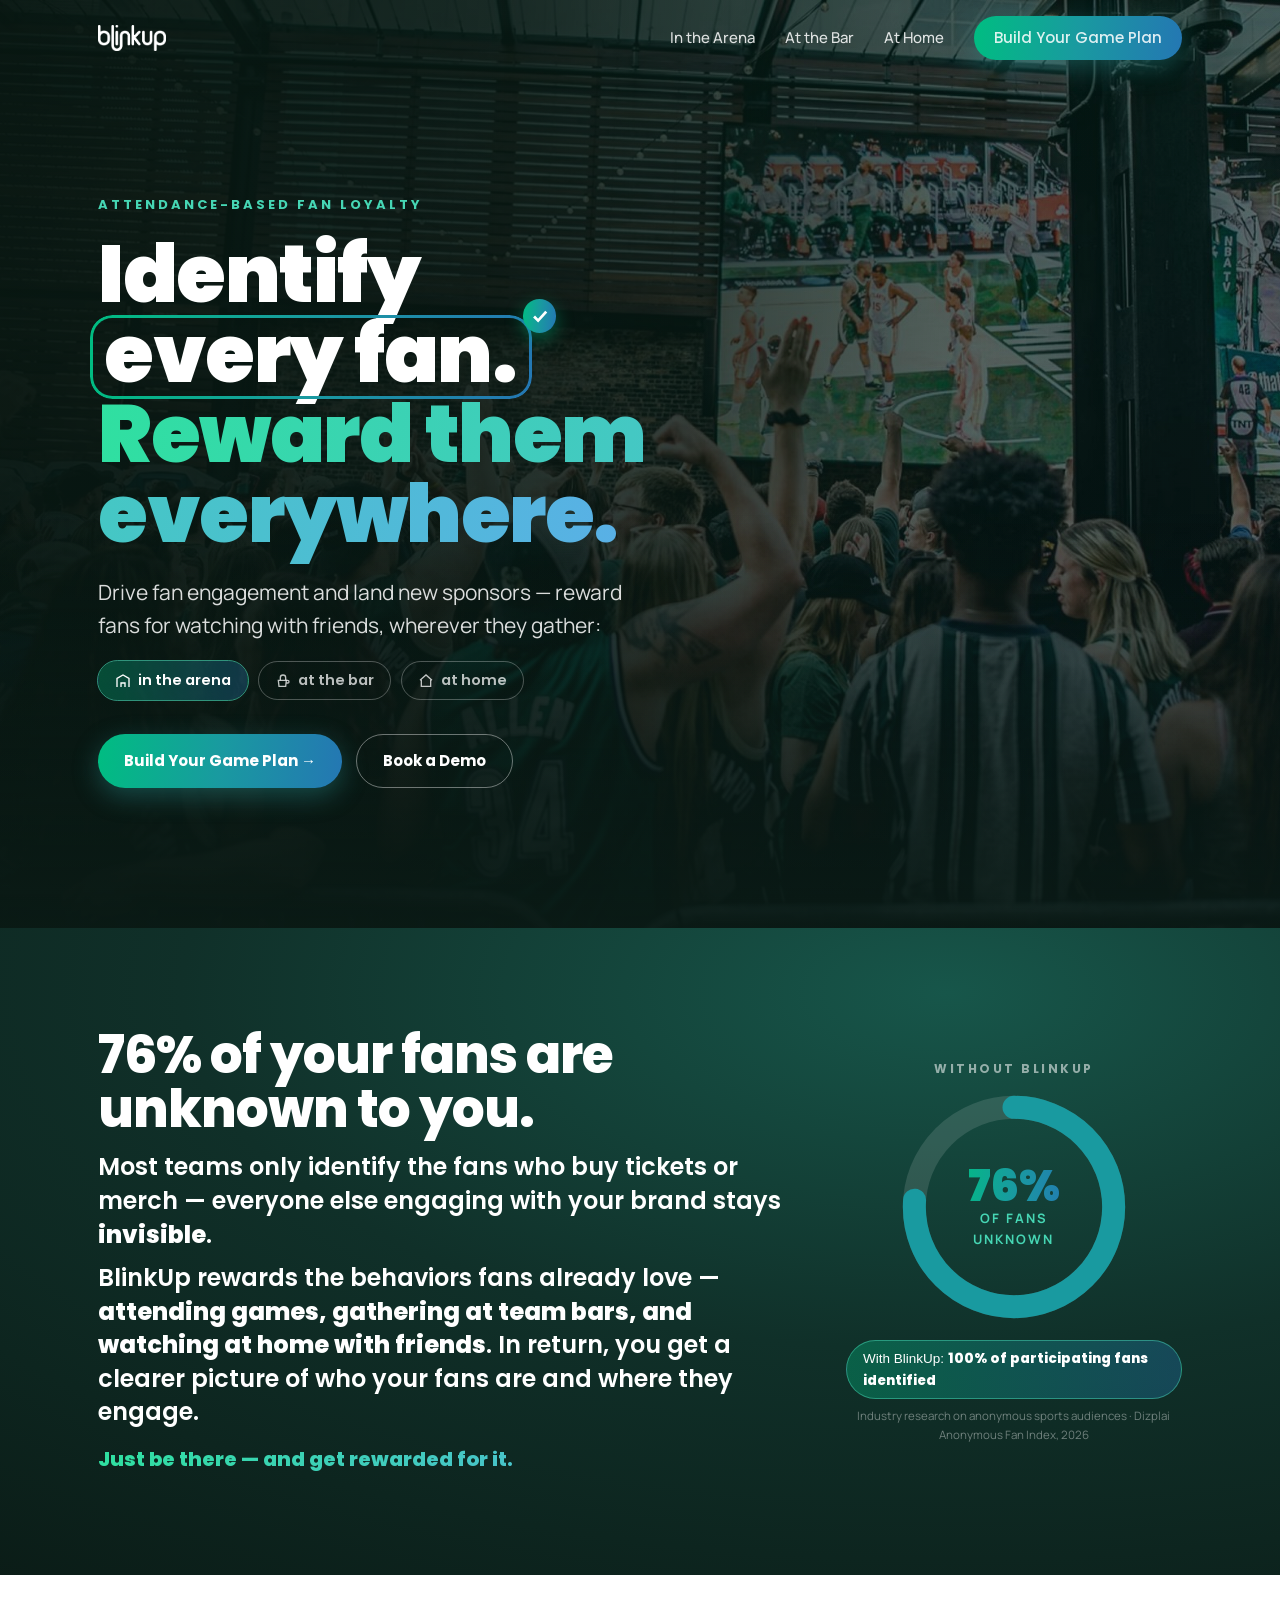
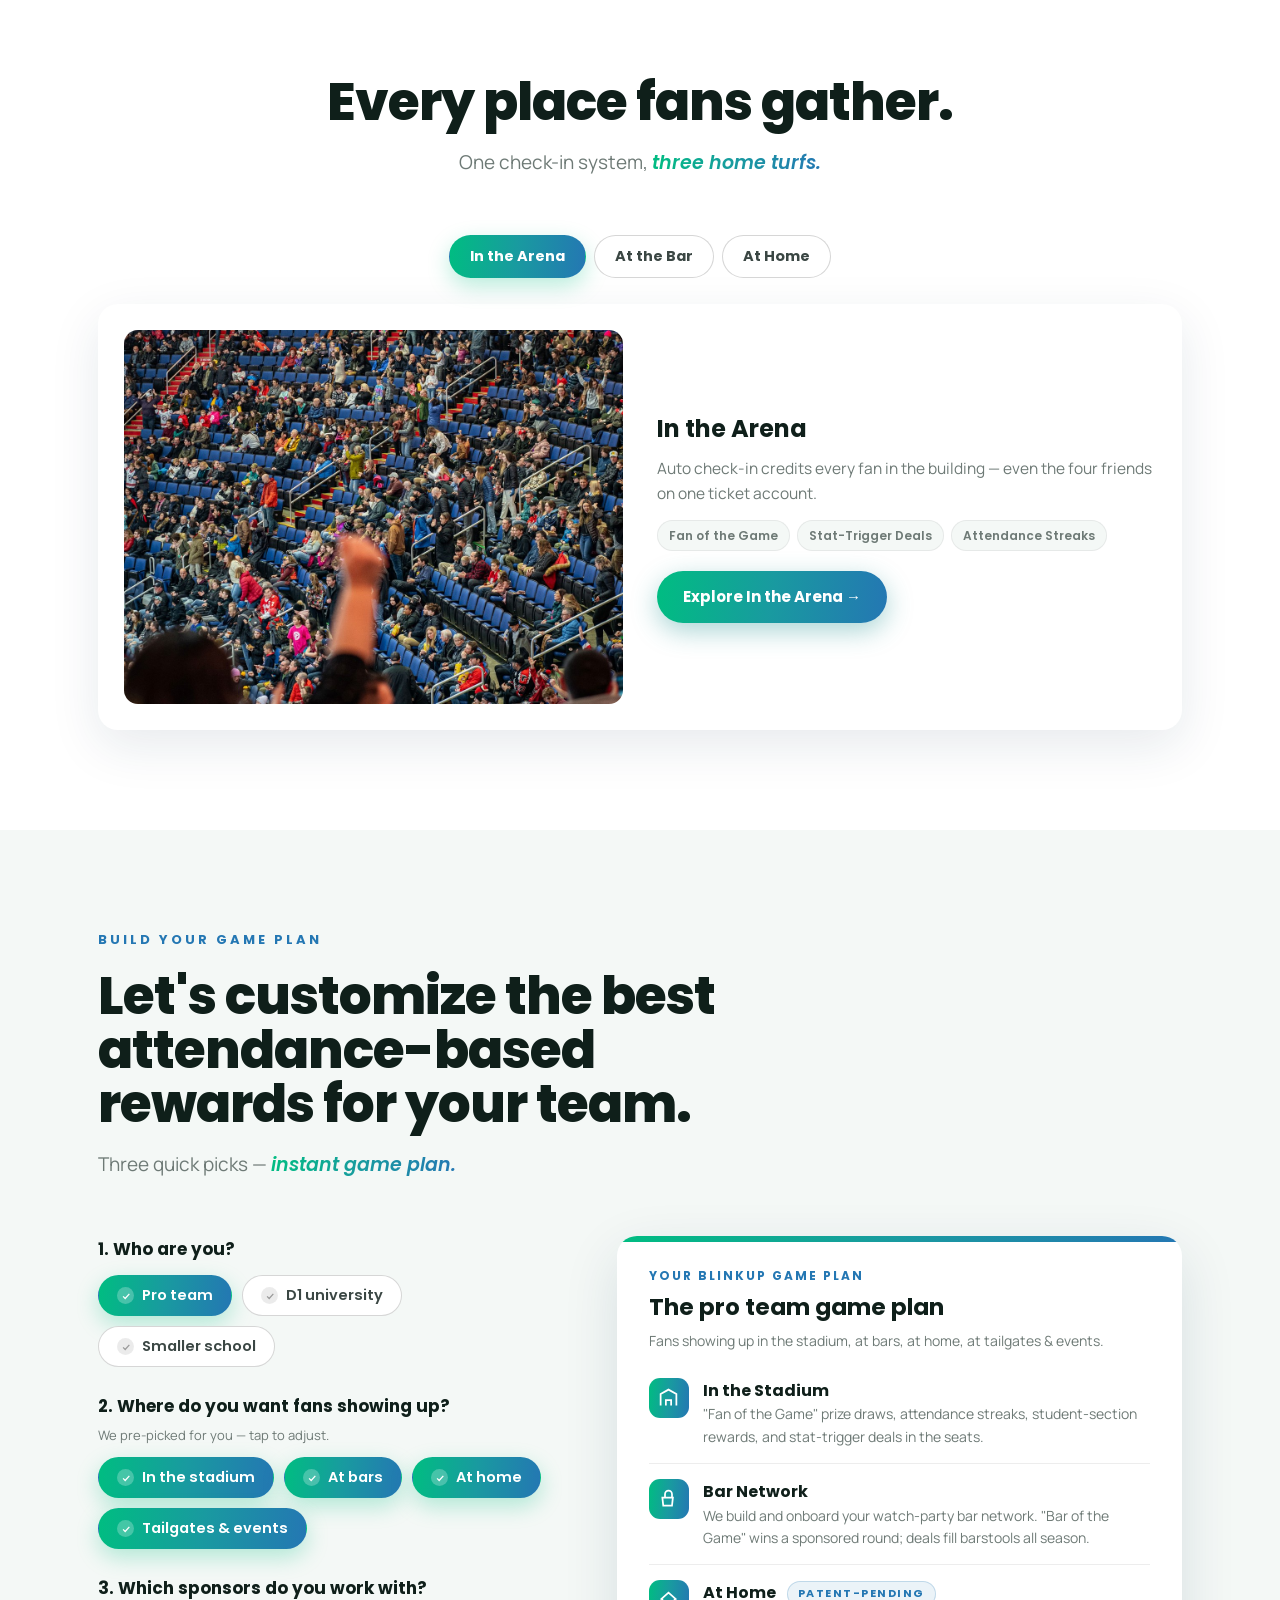
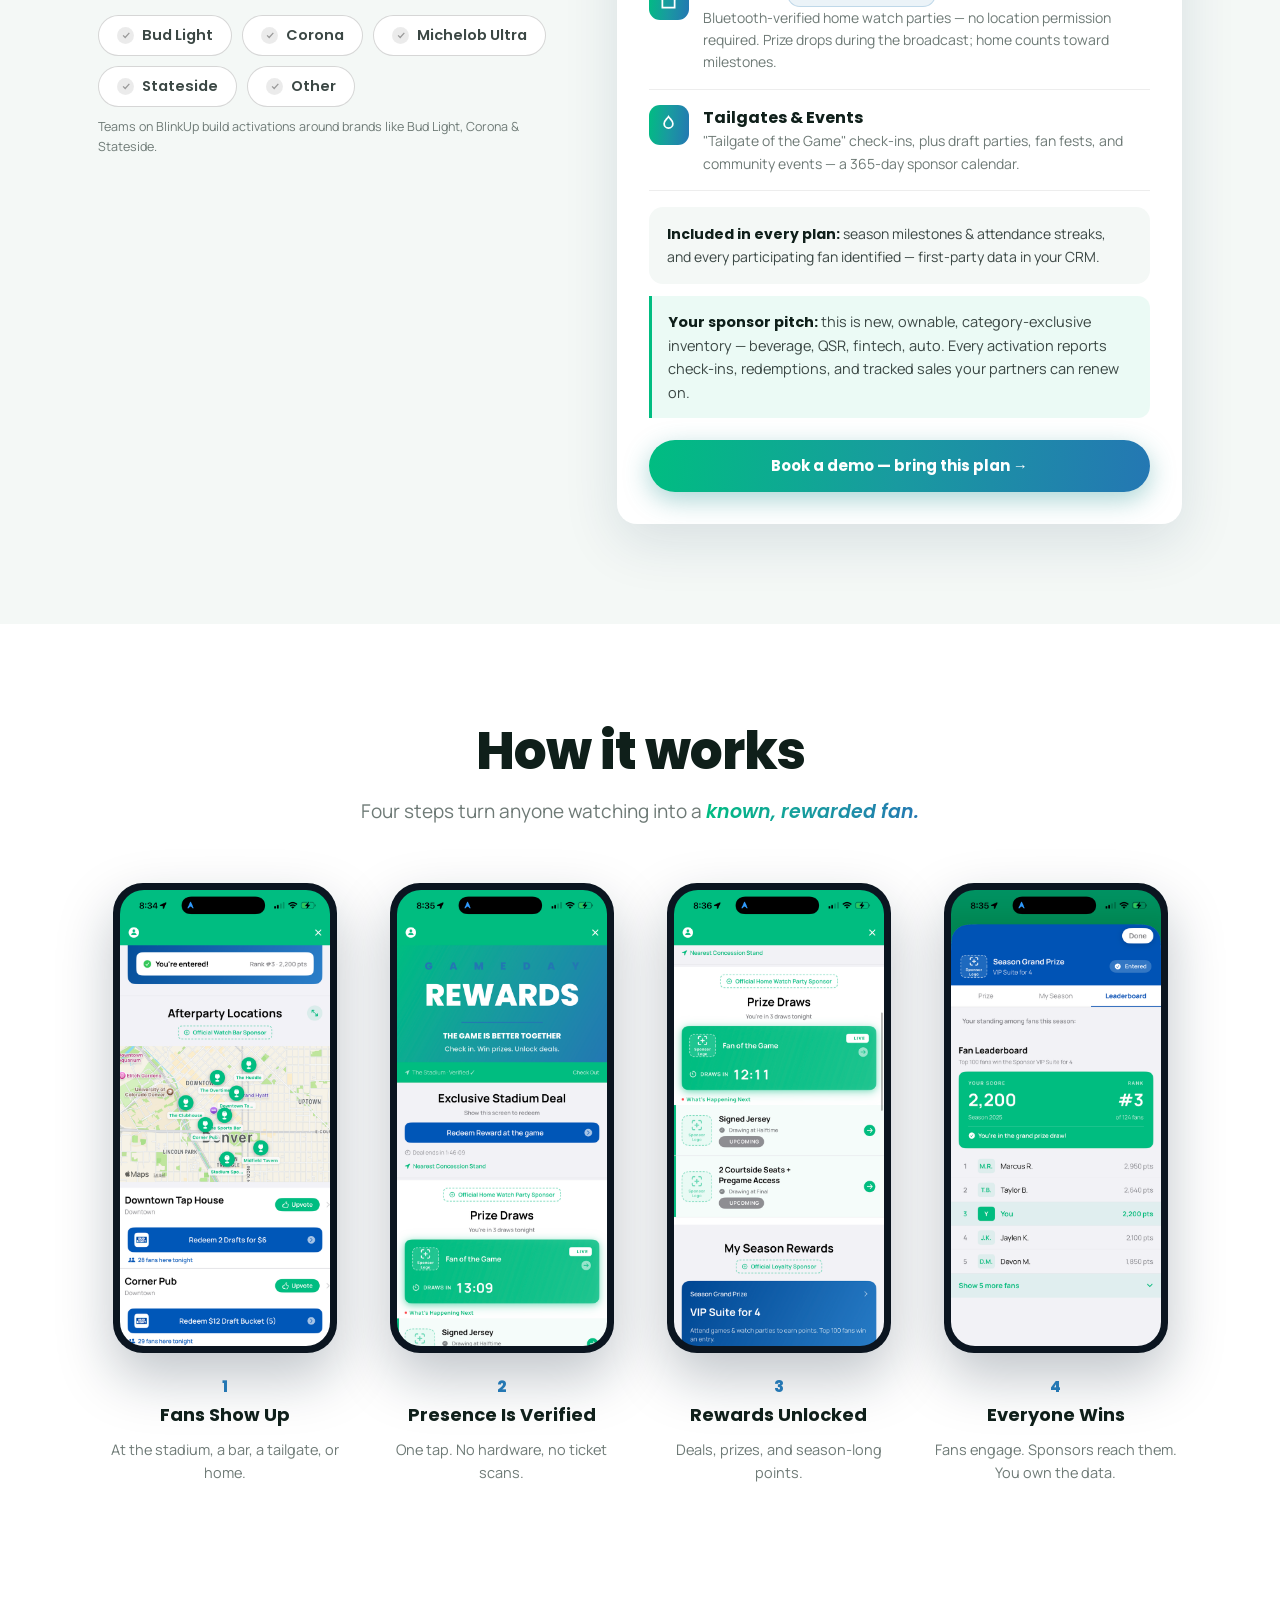
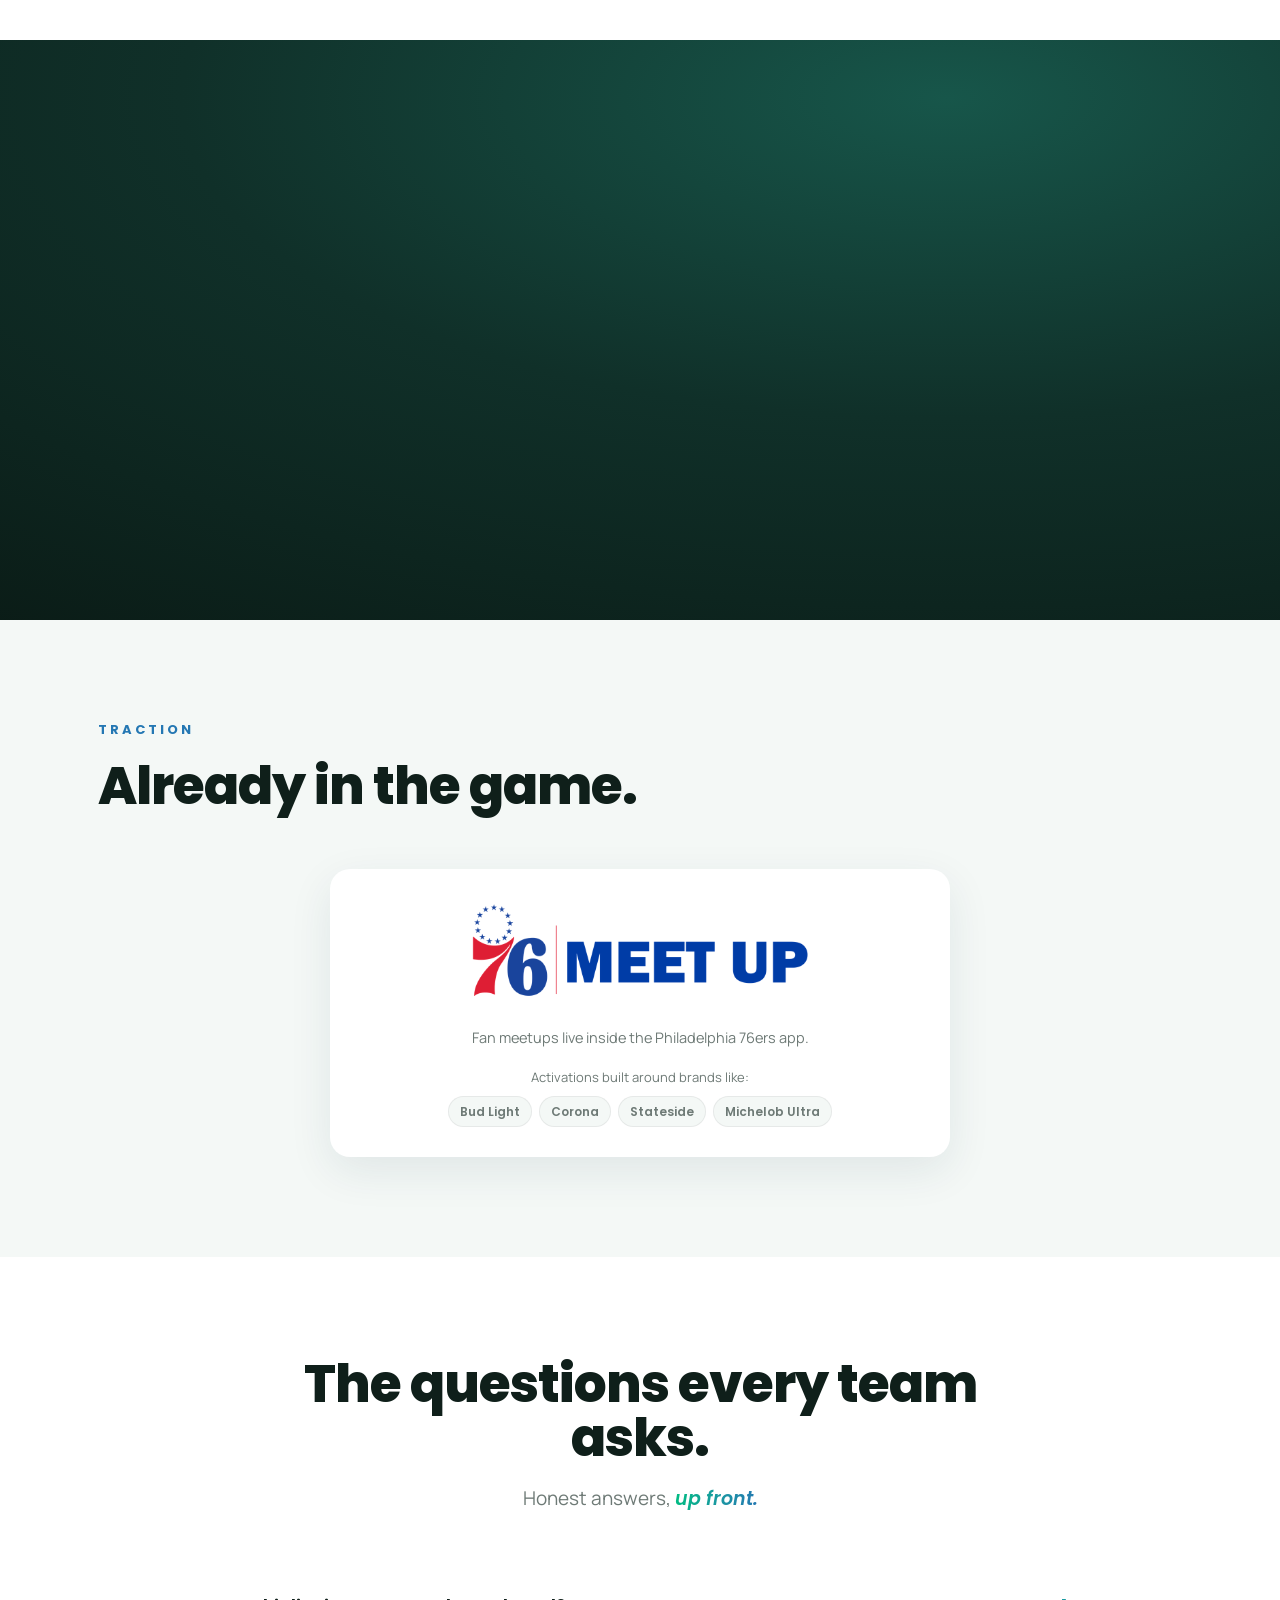
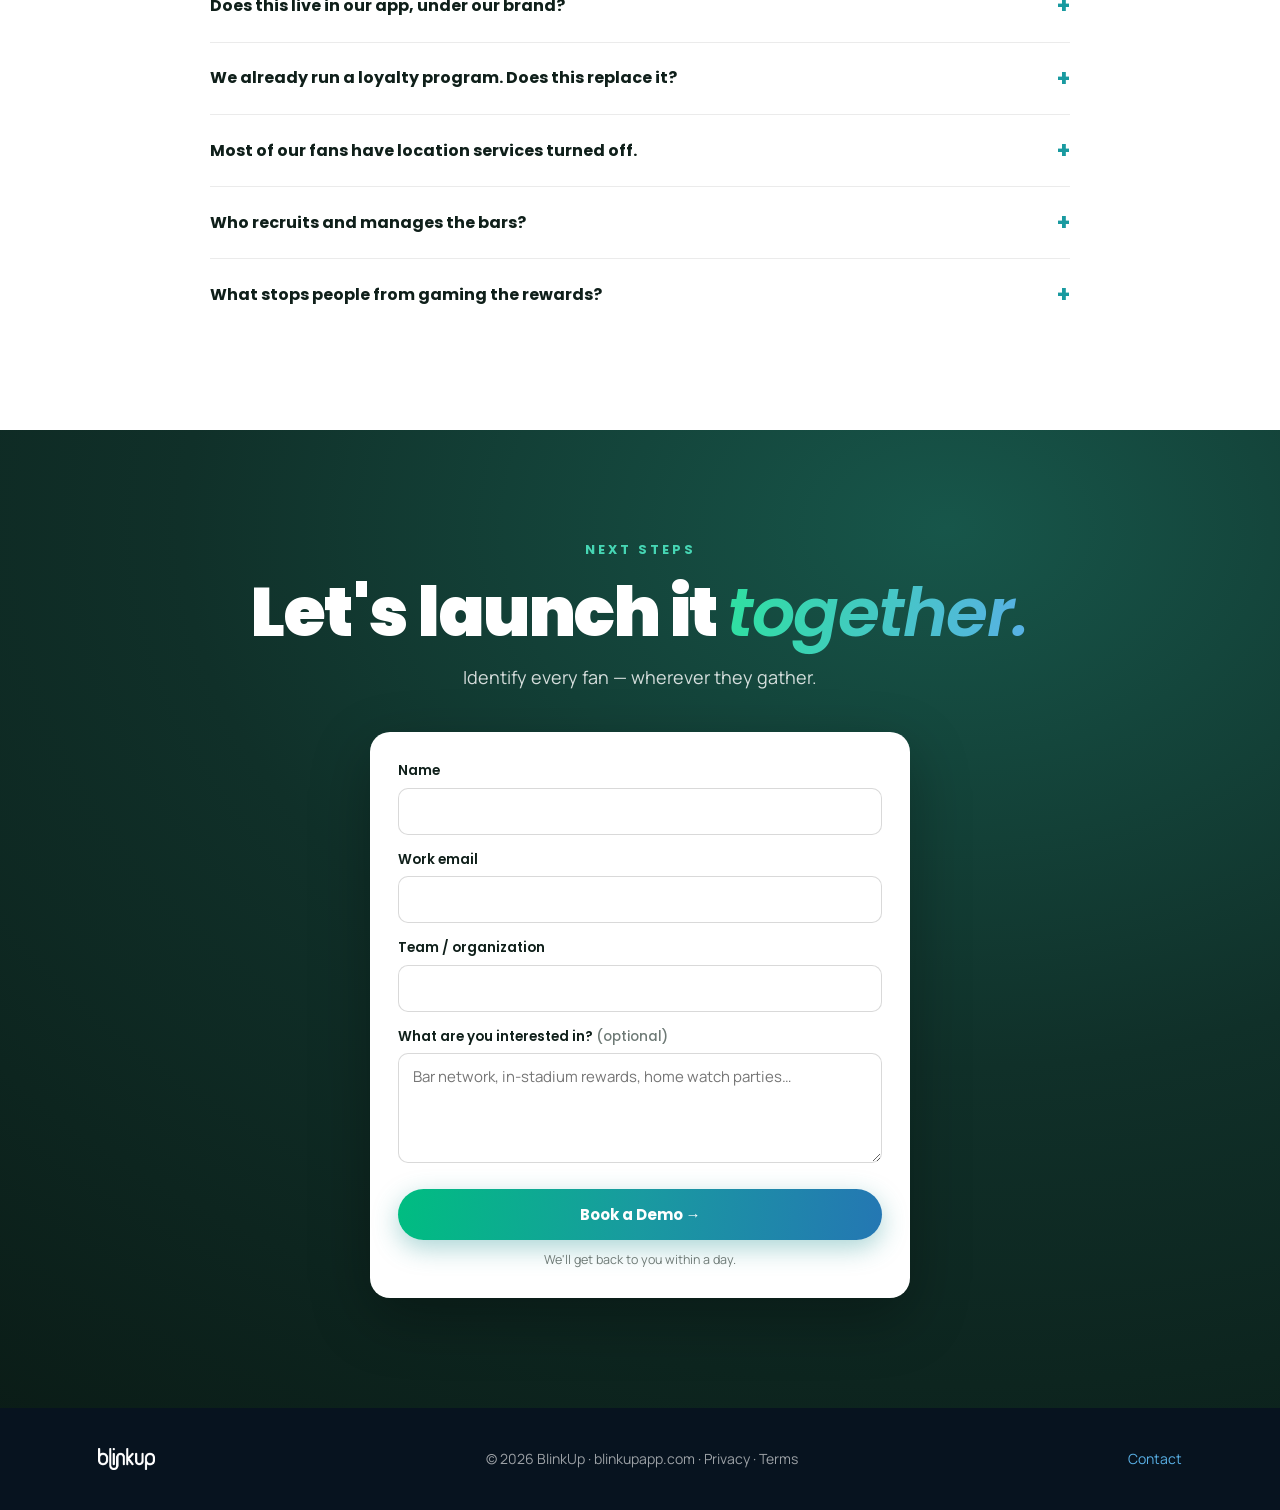
==== commit 975ffa0b: "Remove stadium emoji from demo thank-you message Co-Authored-By: Claude Fable 5 <noreply@anthropic.c" ====
--- a/index.html
+++ b/index.html
@@ -248,7 +248,7 @@
       <div class="form-note">We'll get back to you within a day.</div>
     </form>
     <div class="demo-thanks reveal" id="demoThanks" style="display:none;">
-      <h3>Request received. 🏟️</h3>
+      <h3>Request received.</h3>
       <p>We'll be in touch within a day to set up your demo.</p>
     </div>
   </div>
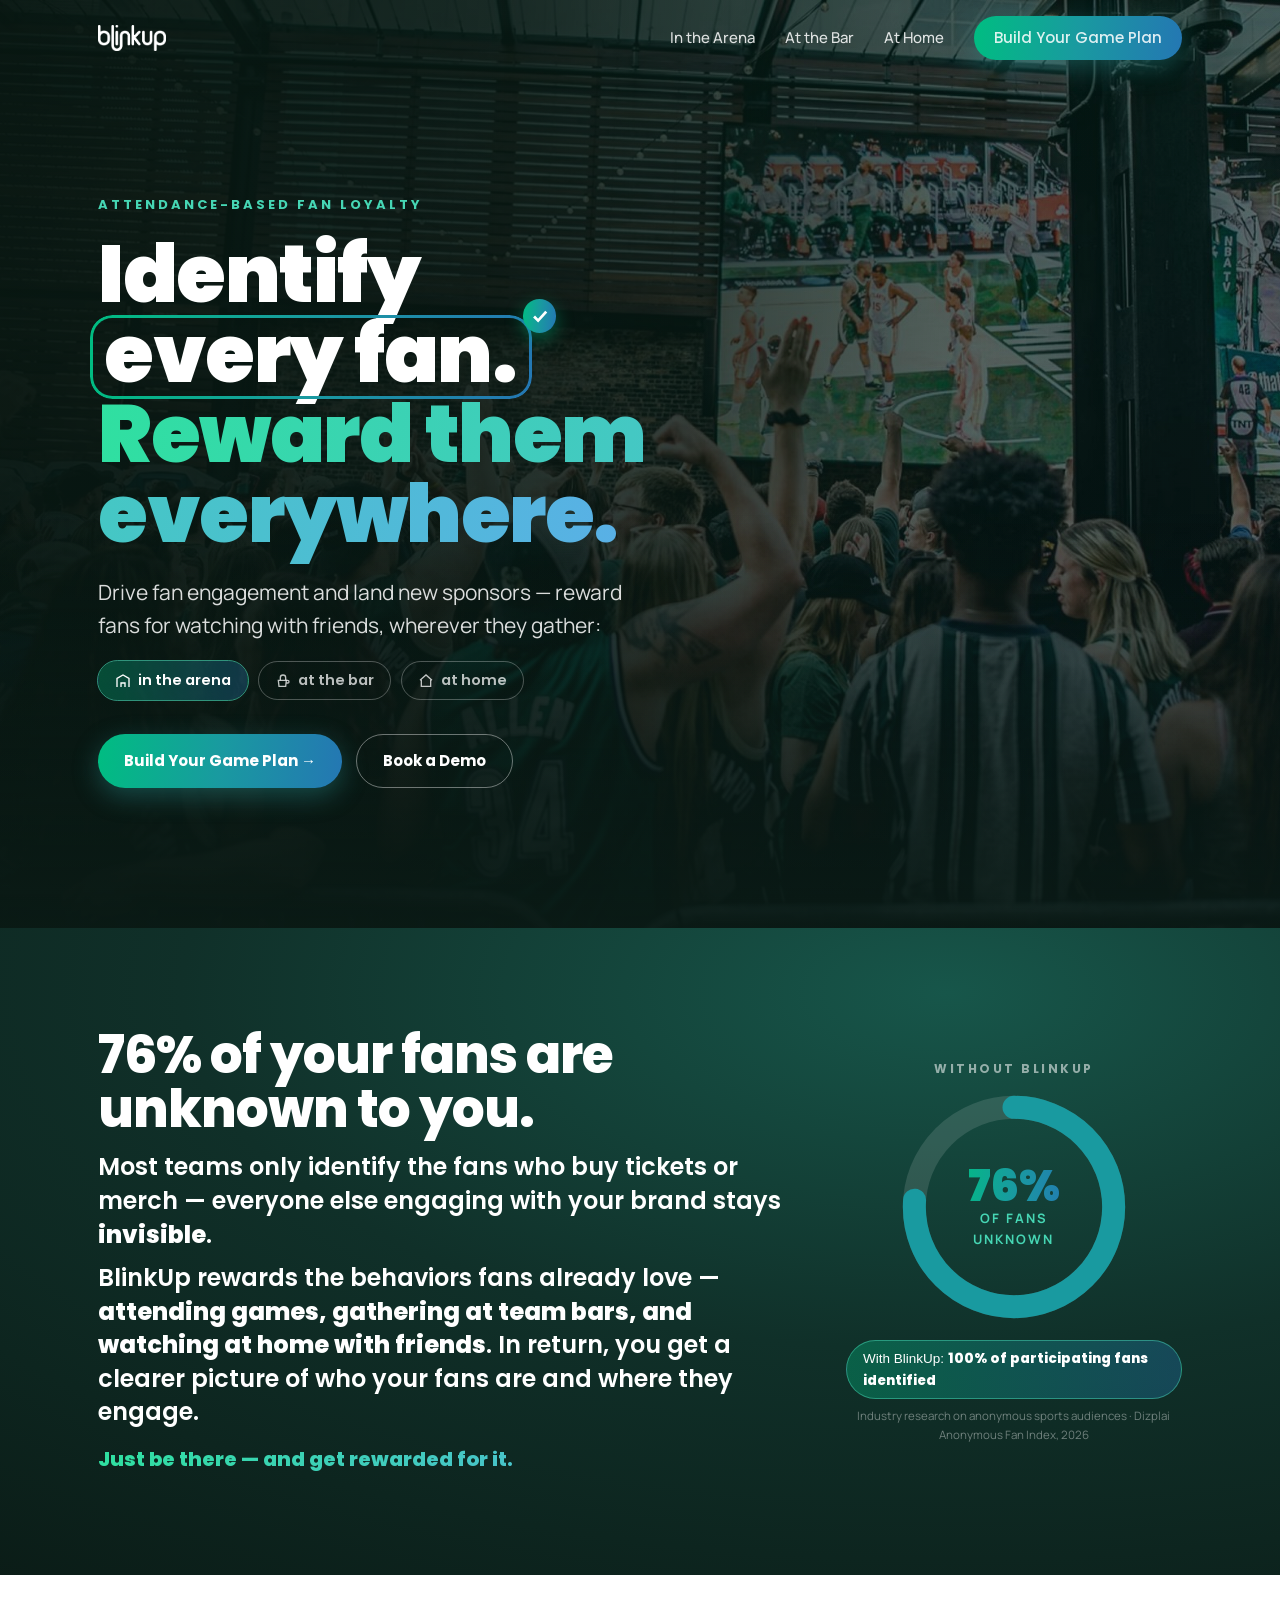
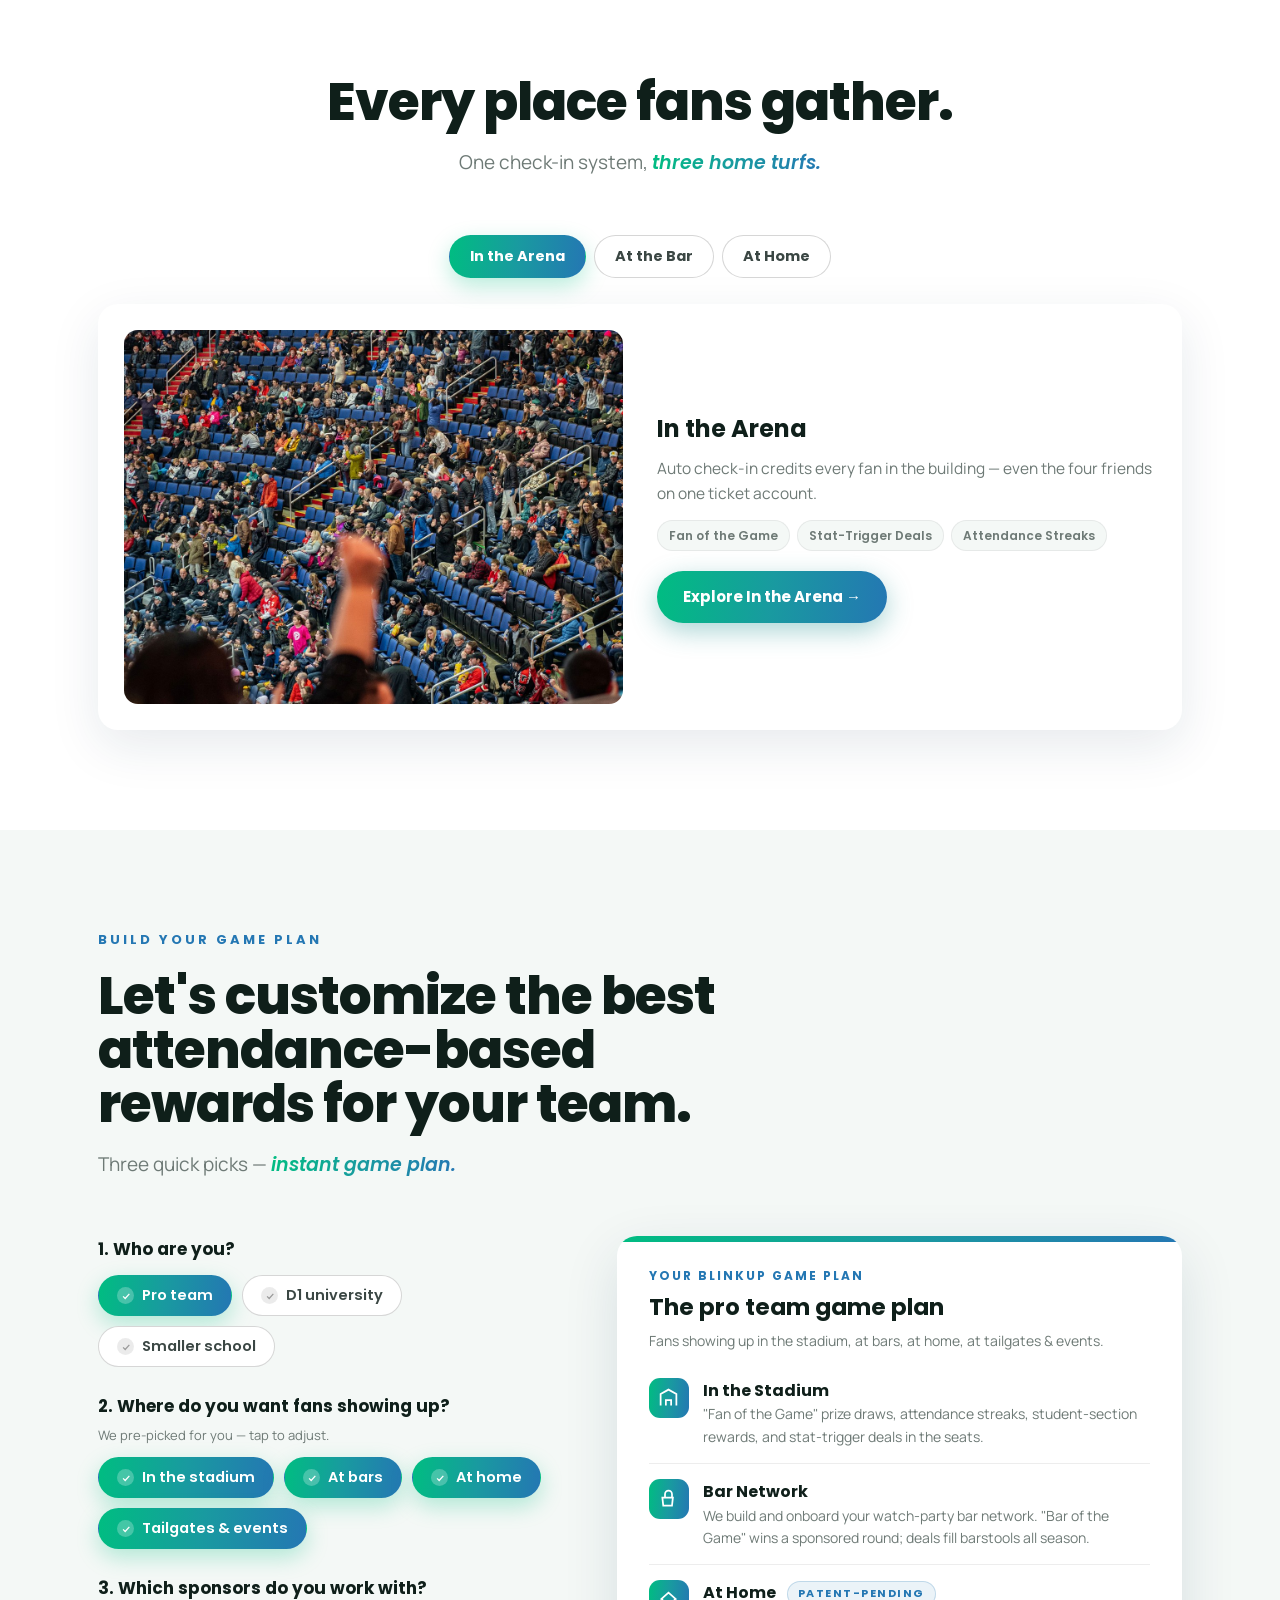
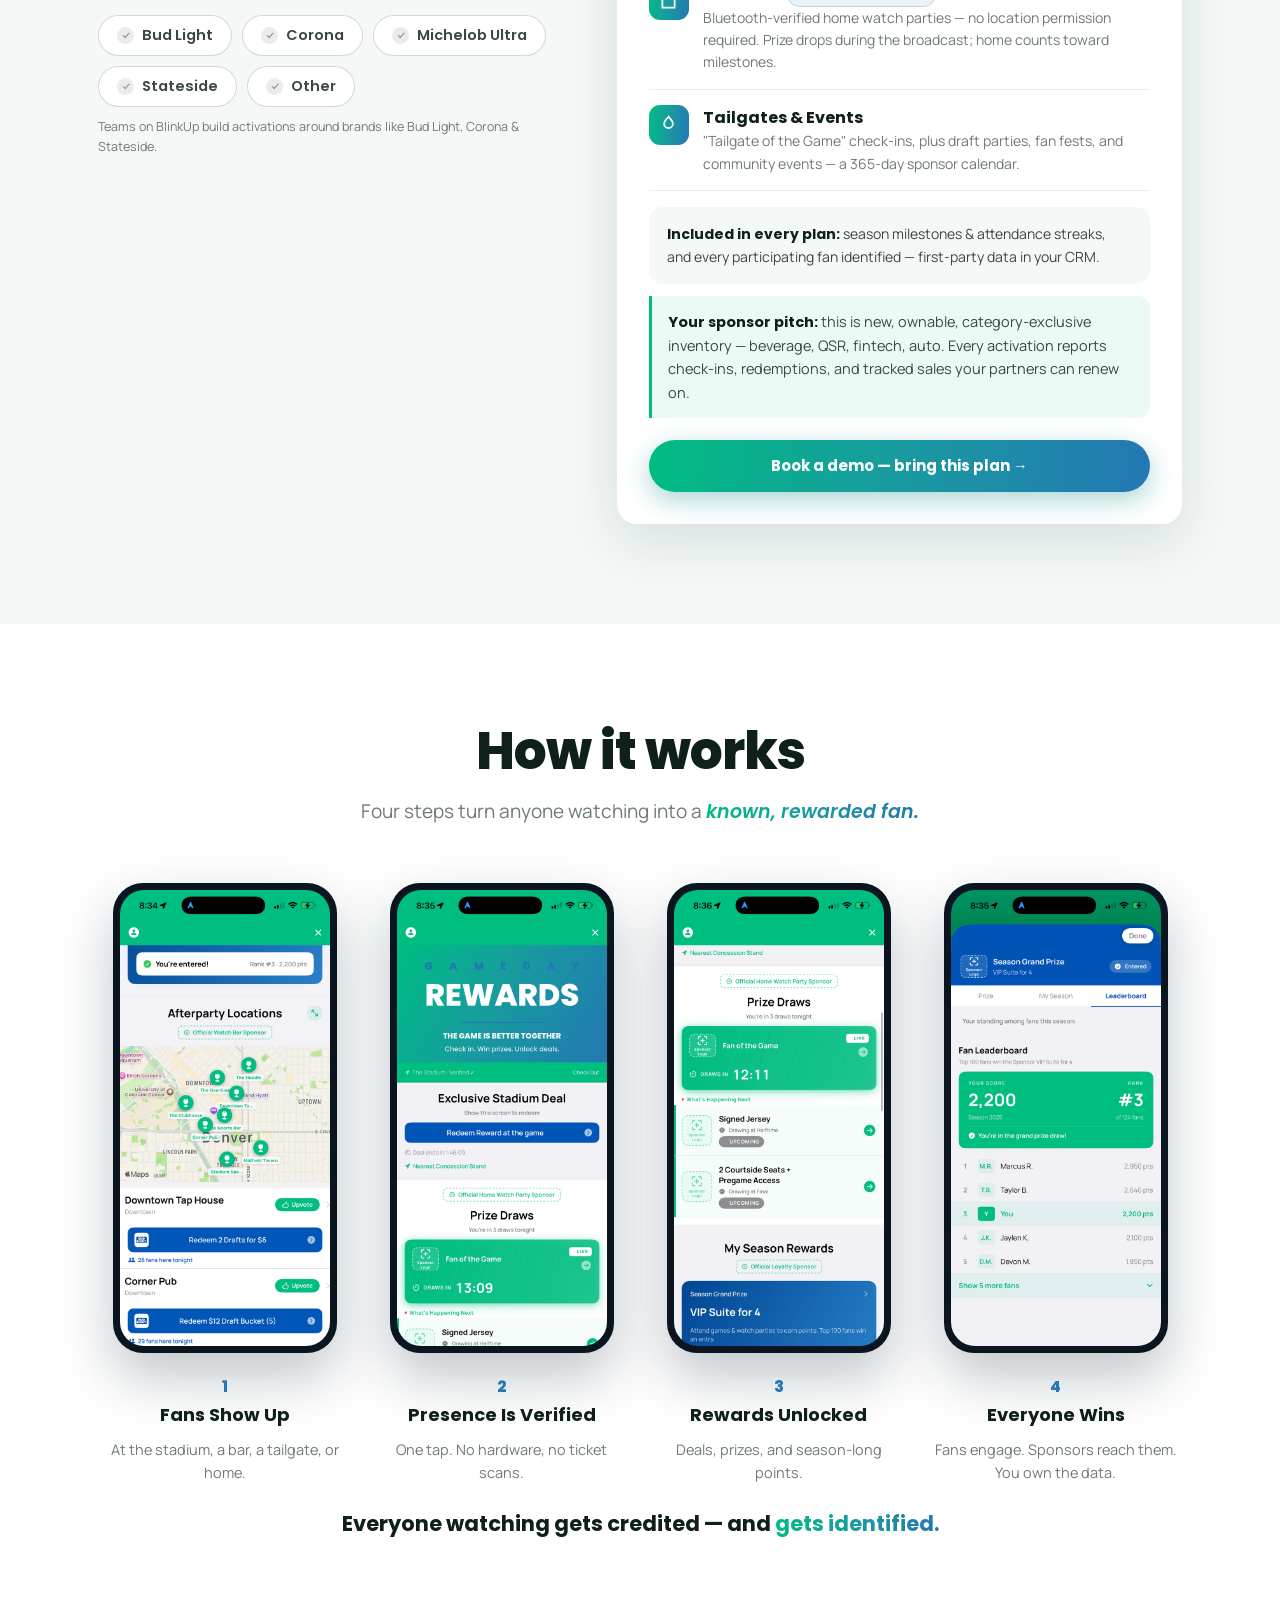
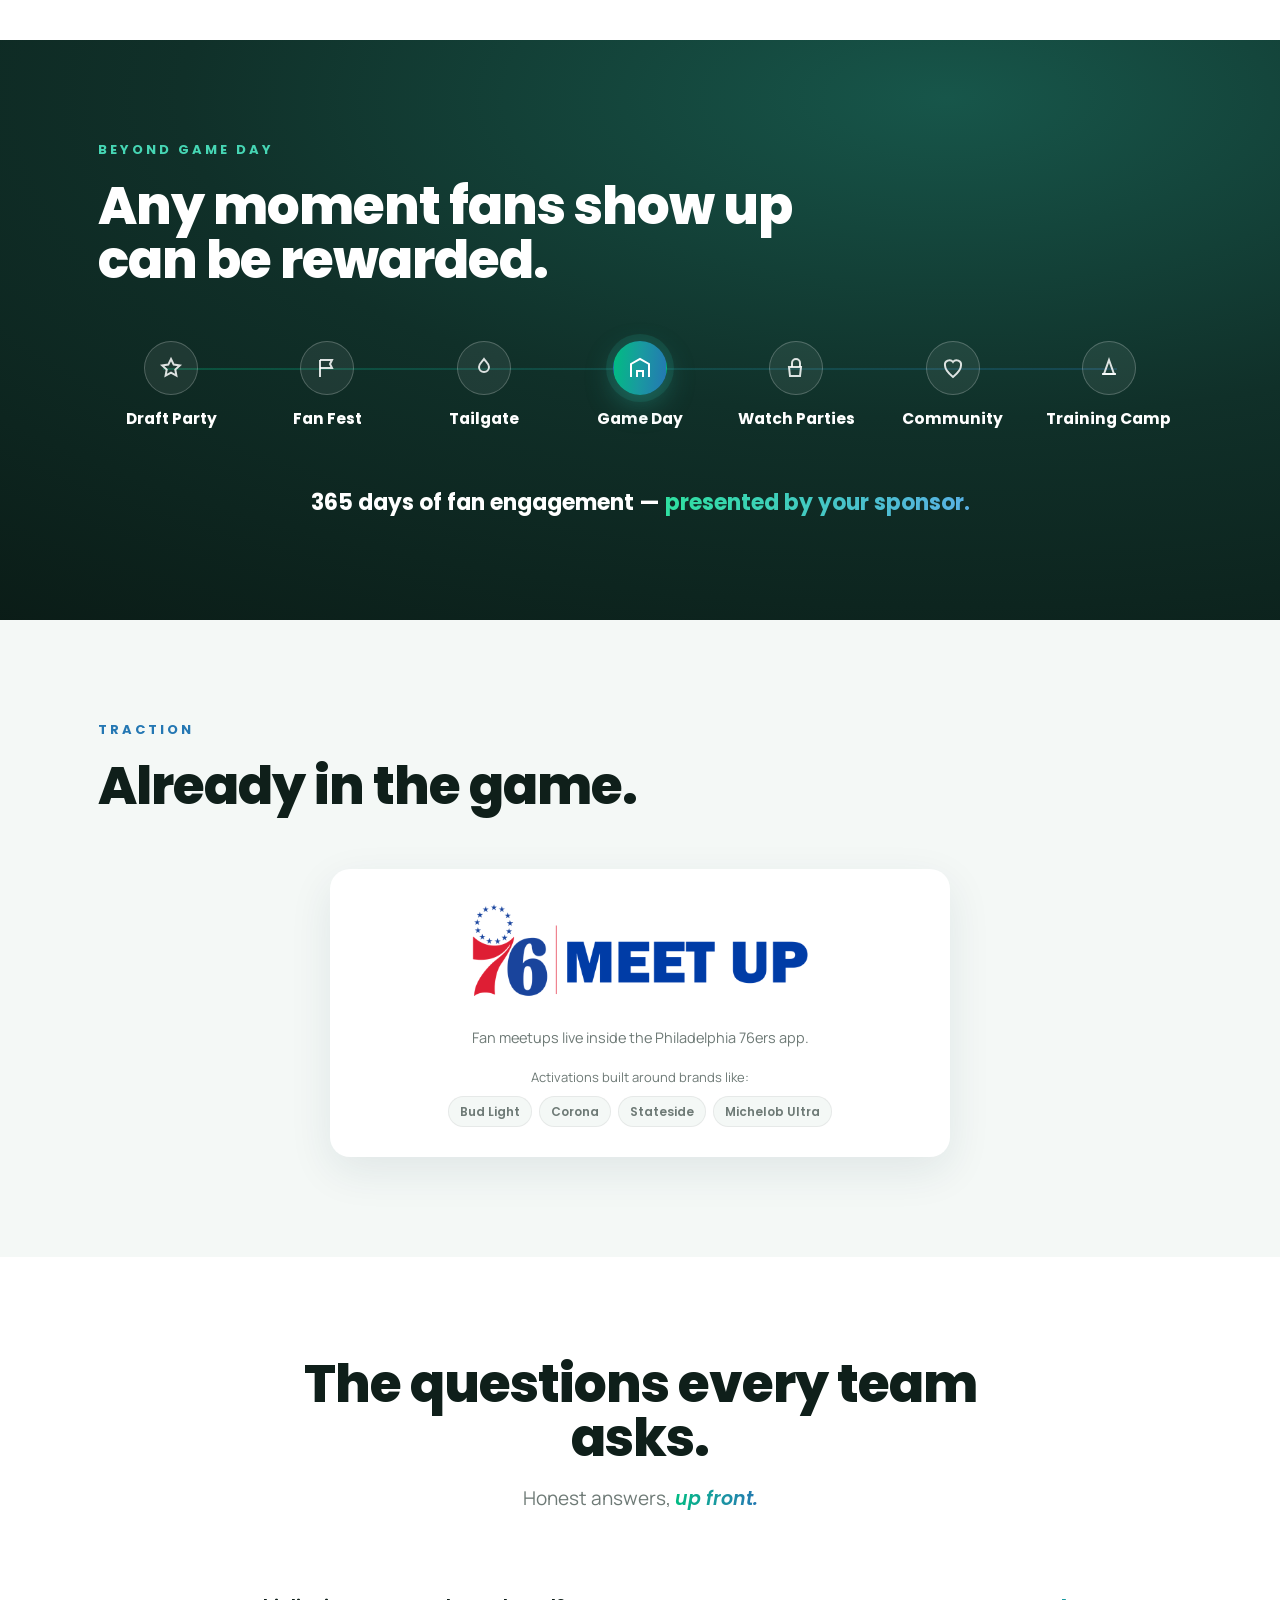
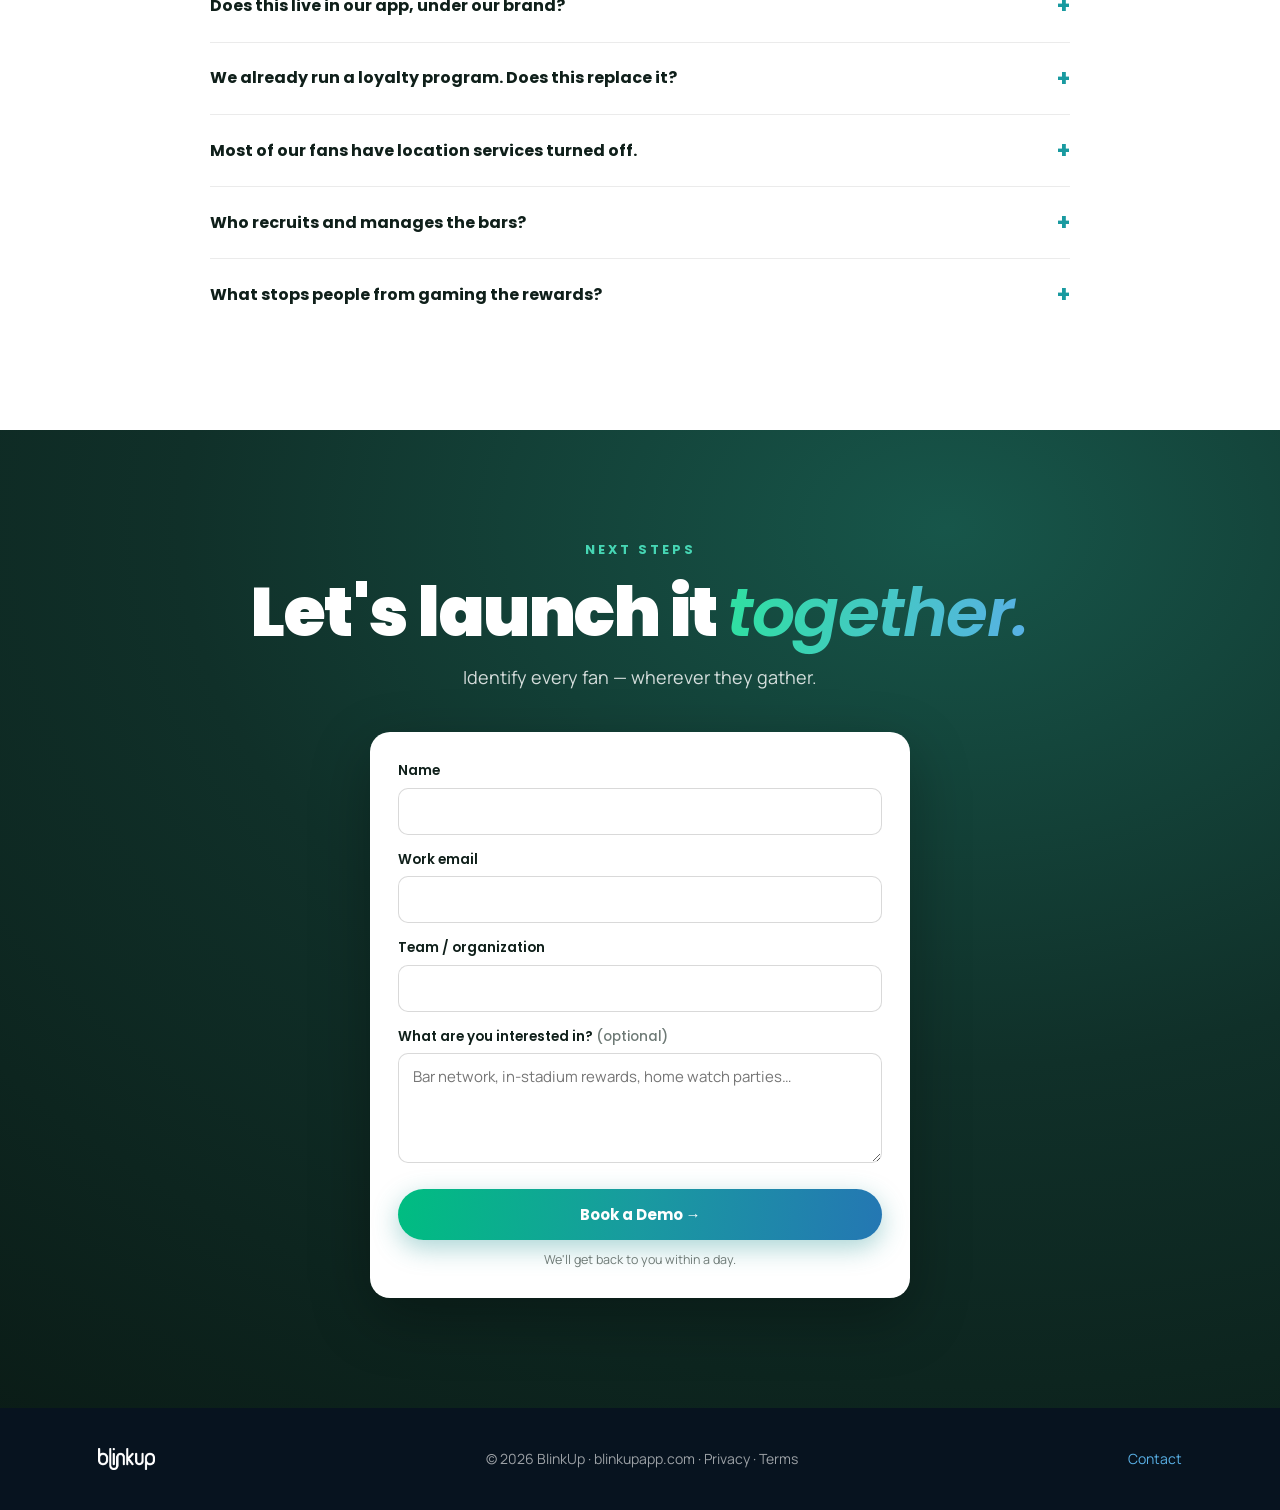
==== commit 82dacb0d: "Add Google Analytics 4 (G-GMW1W7SN1R) to all pages Co-Authored-By: Claude Fable 5 <noreply@anthropic" ====
--- a/index.html
+++ b/index.html
@@ -1,6 +1,14 @@
 <!DOCTYPE html>
 <html lang="en">
 <head>
+<!-- Google tag (gtag.js) -->
+<script async src="https://www.googletagmanager.com/gtag/js?id=G-GMW1W7SN1R"></script>
+<script>
+  window.dataLayer = window.dataLayer || [];
+  function gtag(){dataLayer.push(arguments);}
+  gtag('js', new Date());
+  gtag('config', 'G-GMW1W7SN1R');
+</script>
 <meta charset="UTF-8" />
 <meta name="viewport" content="width=device-width, initial-scale=1.0" />
 <title>BlinkUp — Identify Every Fan. Reward Them Everywhere.</title>
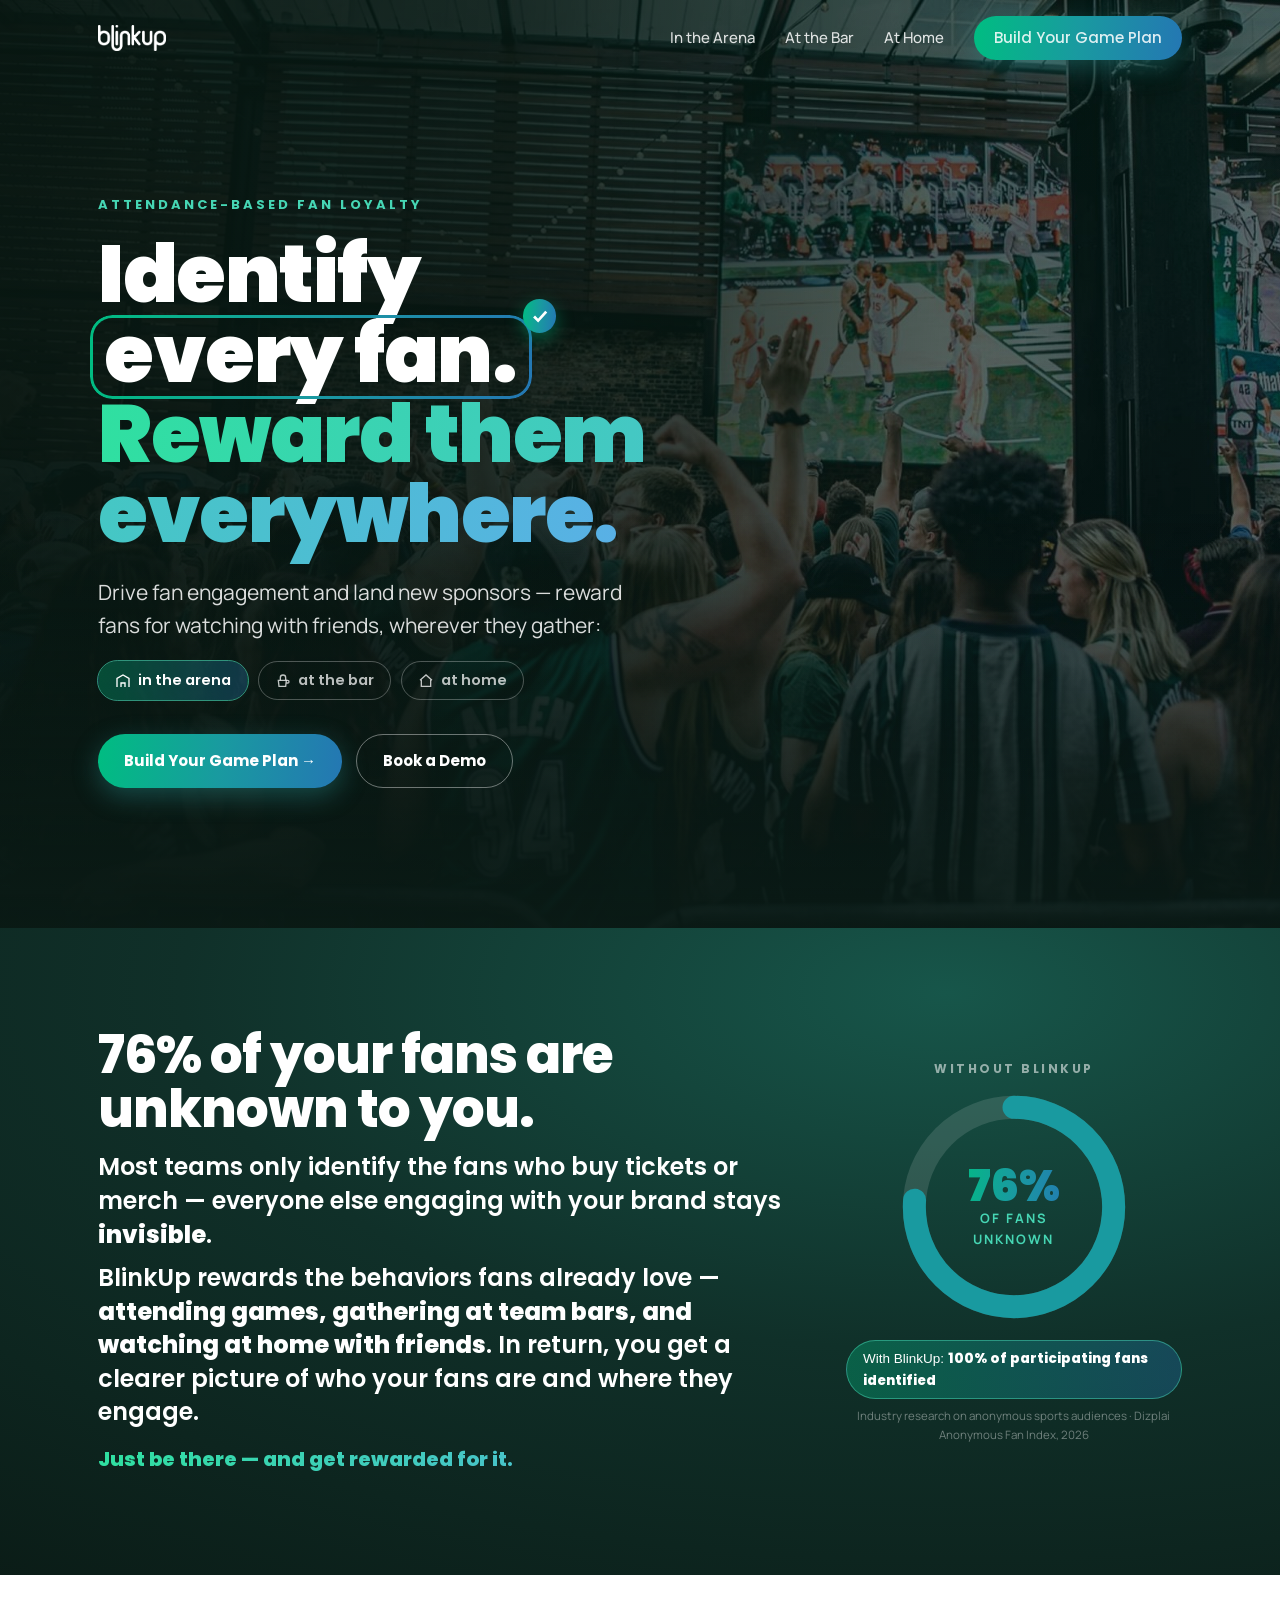
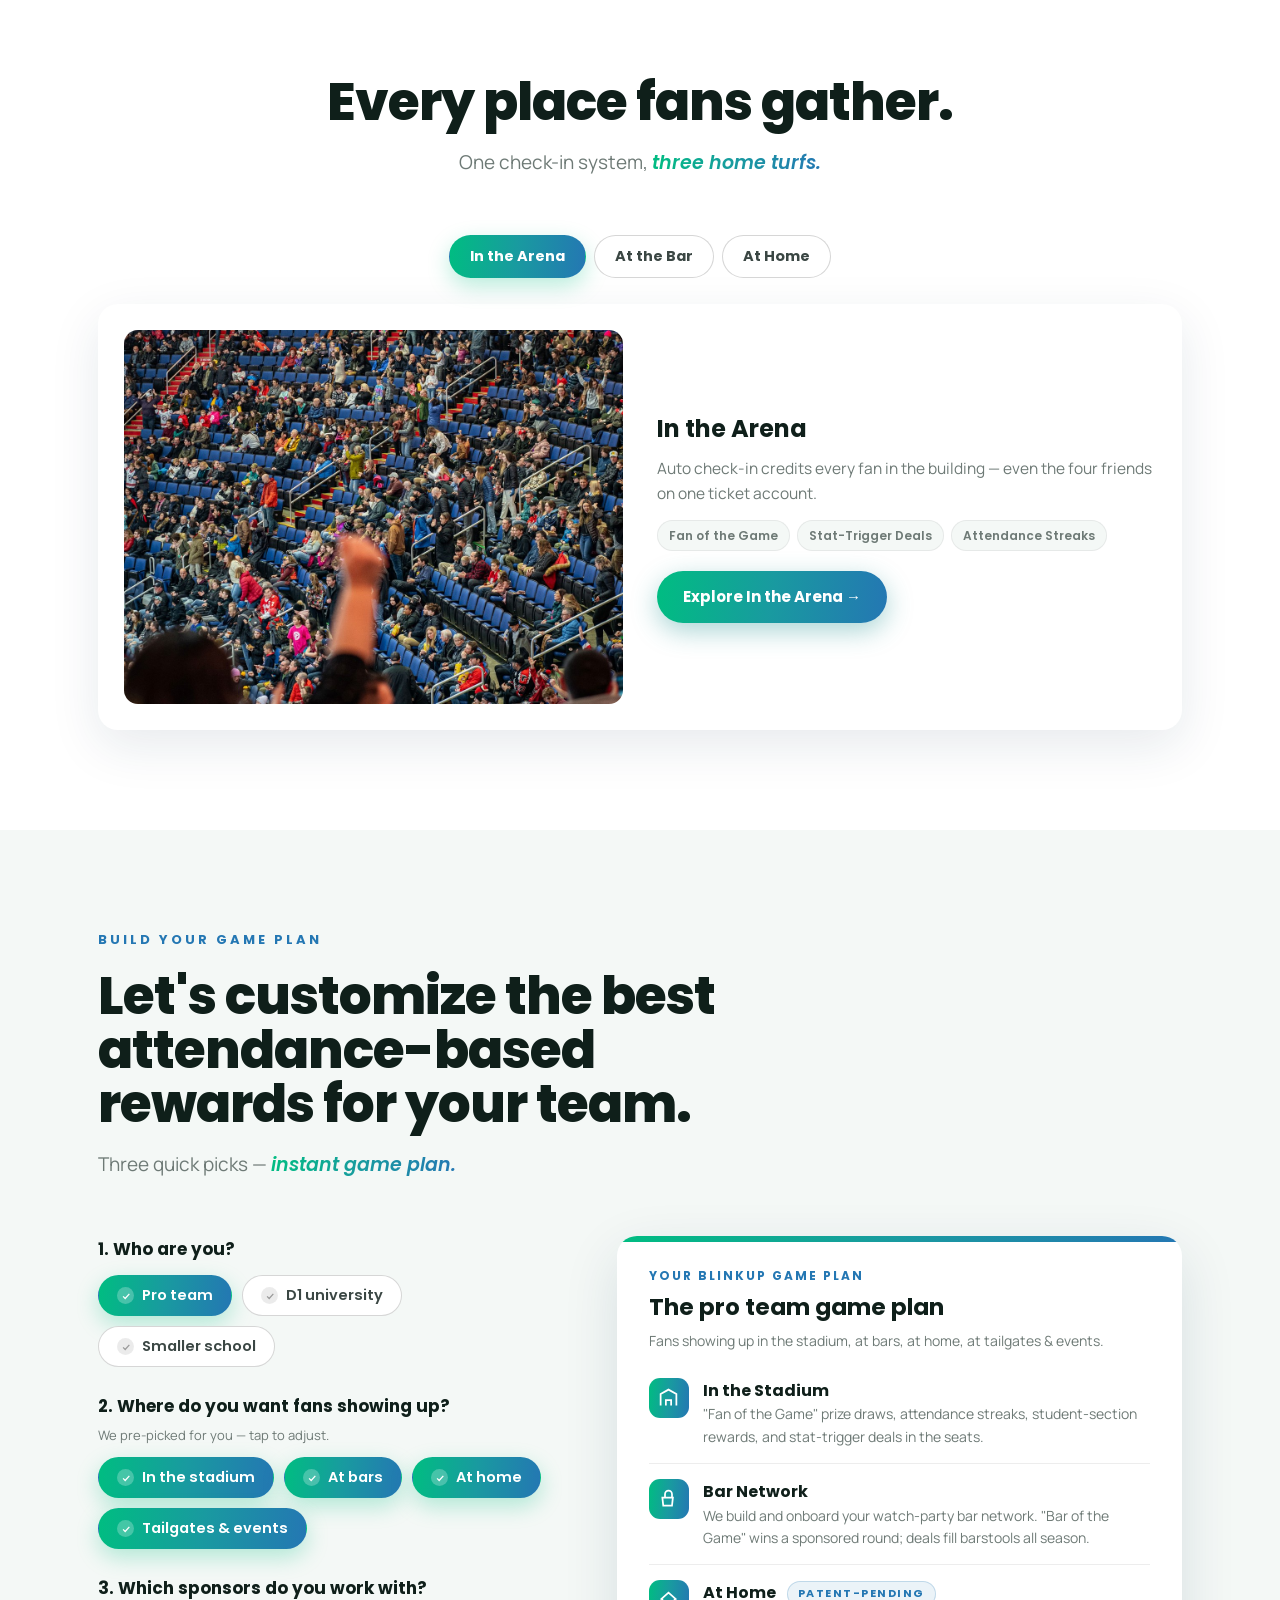
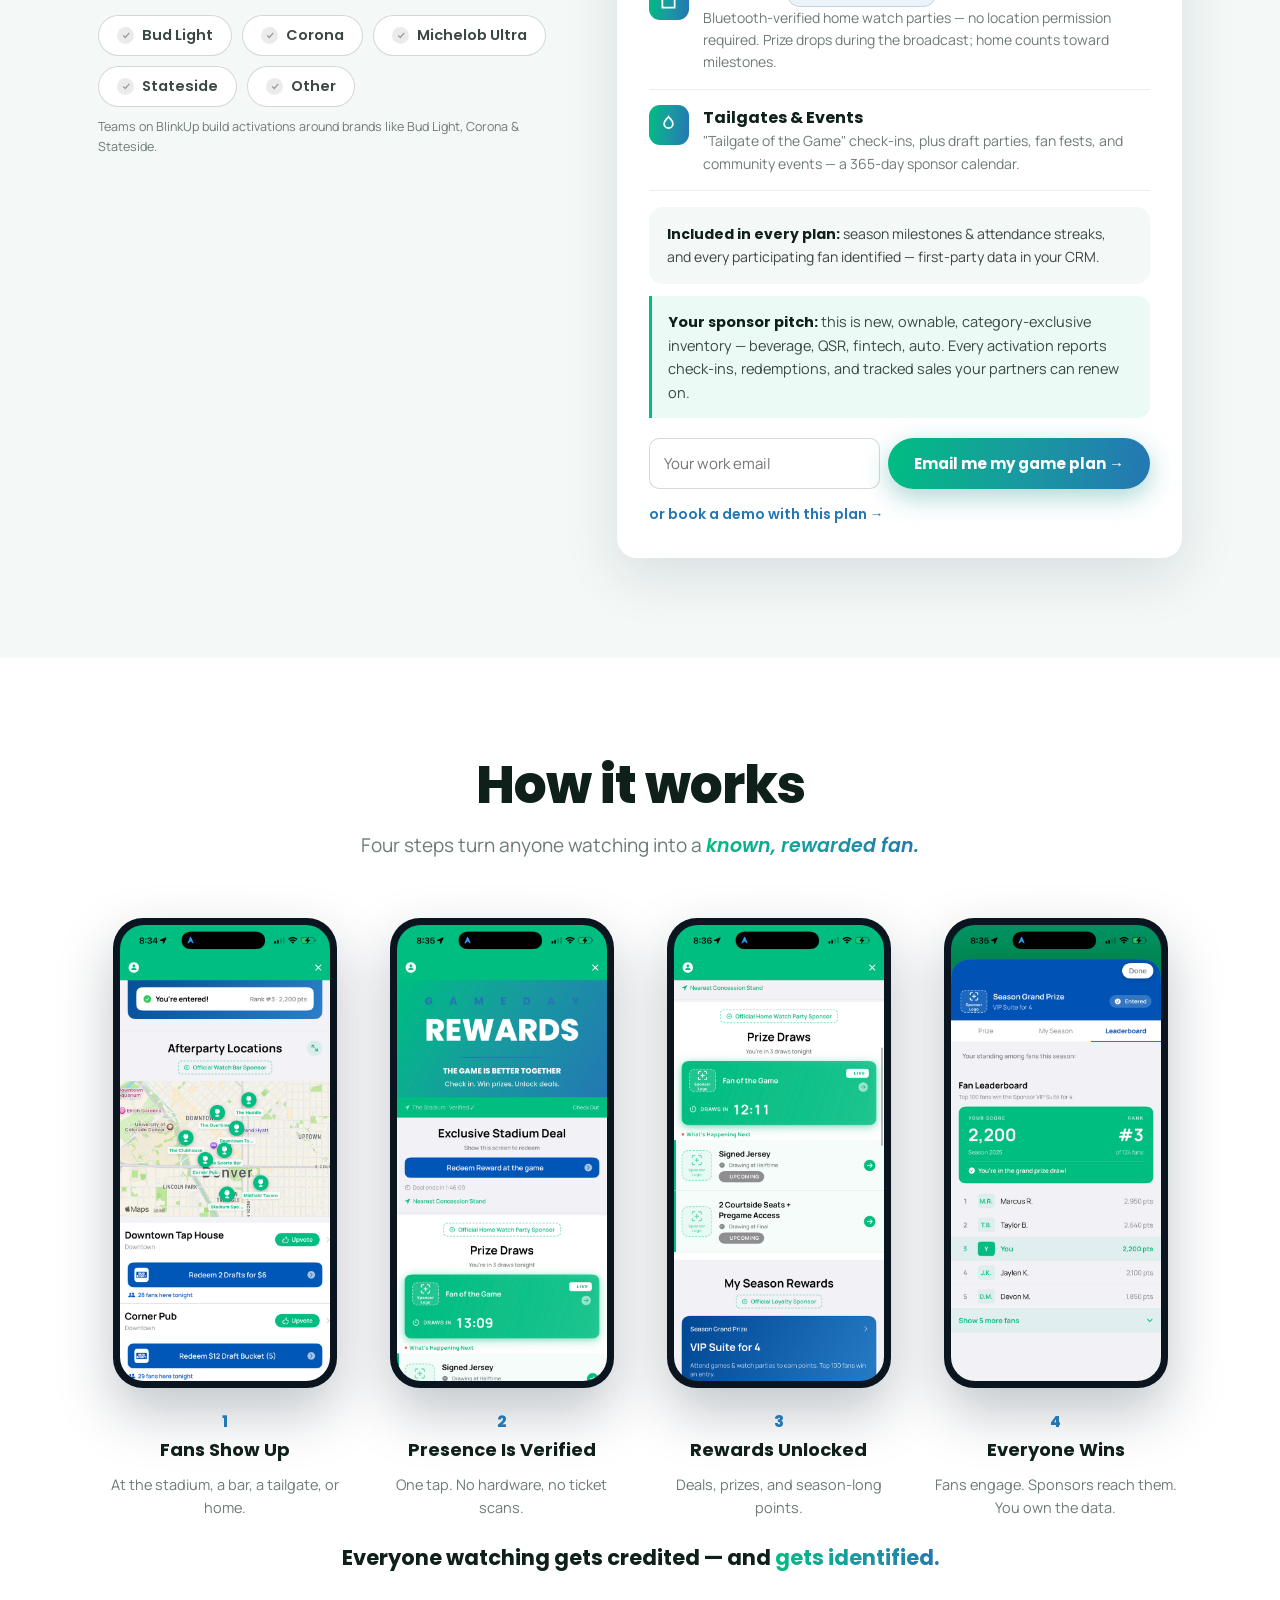
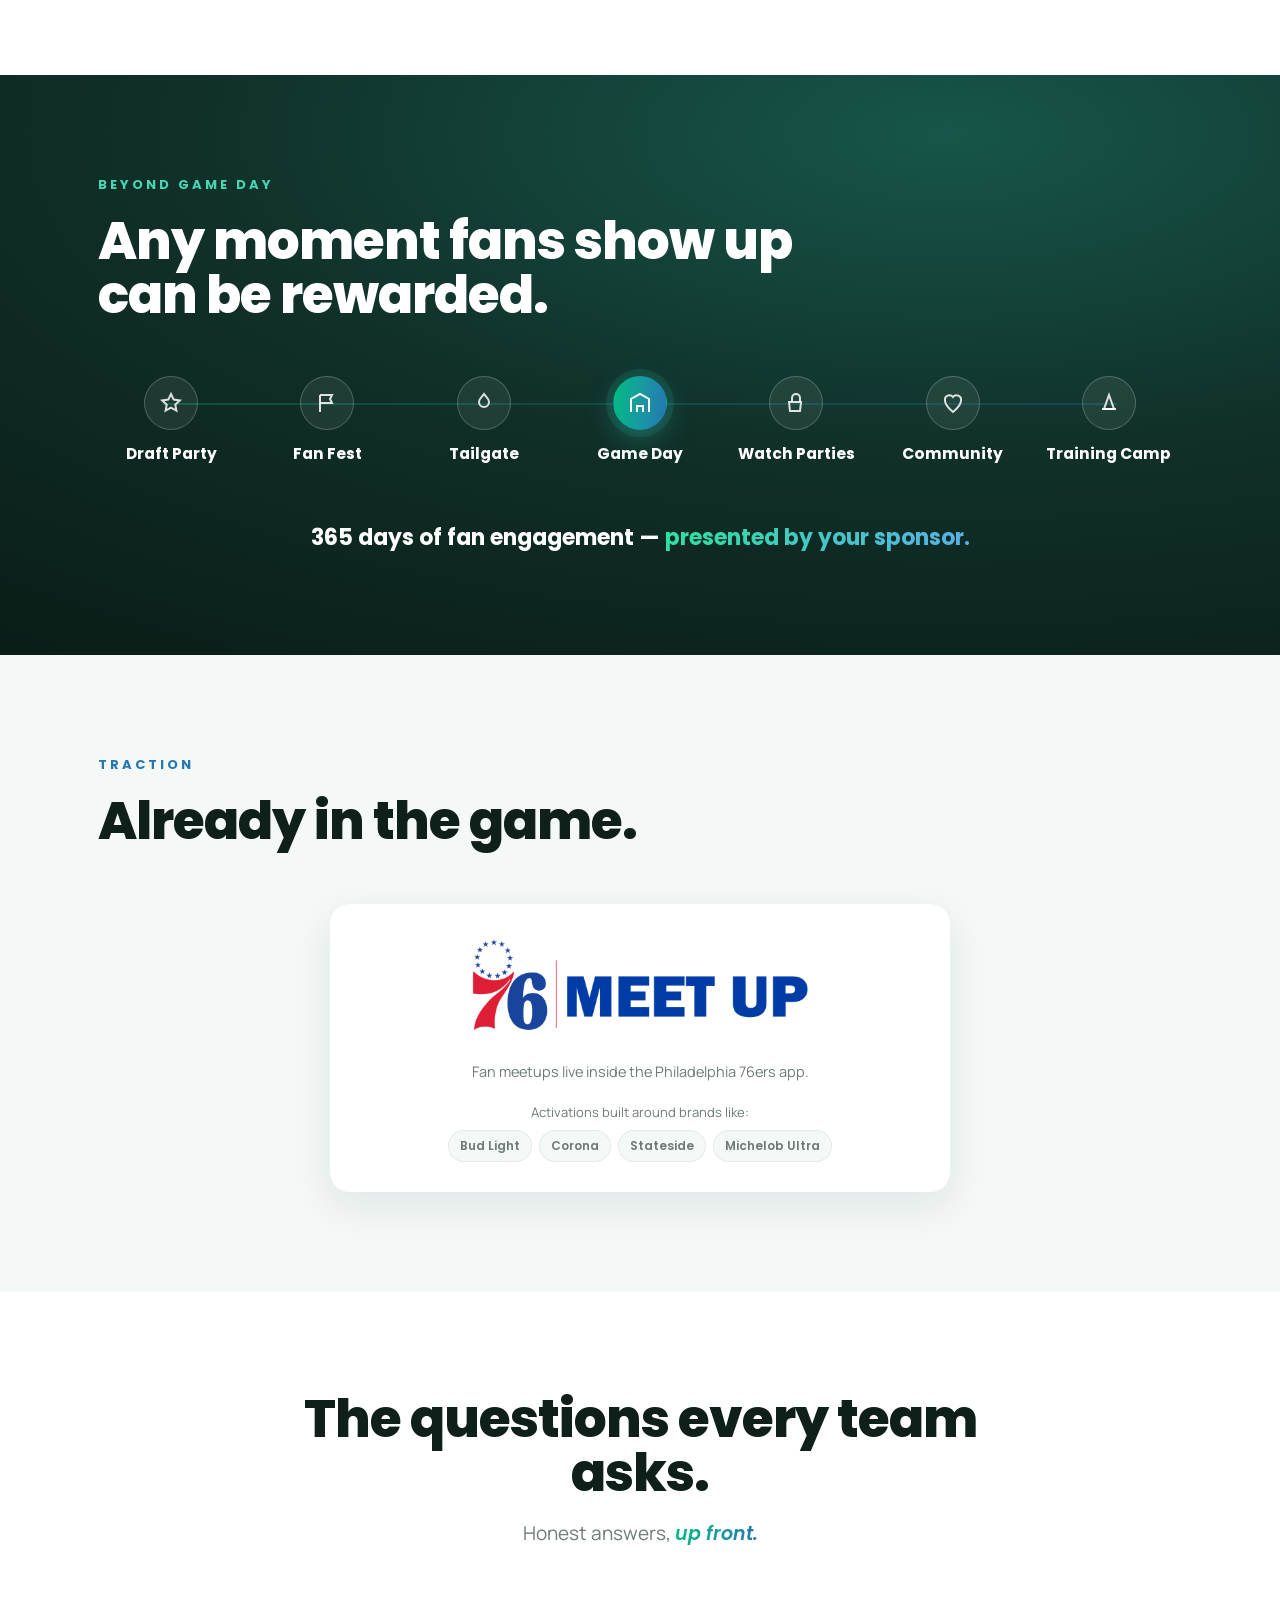
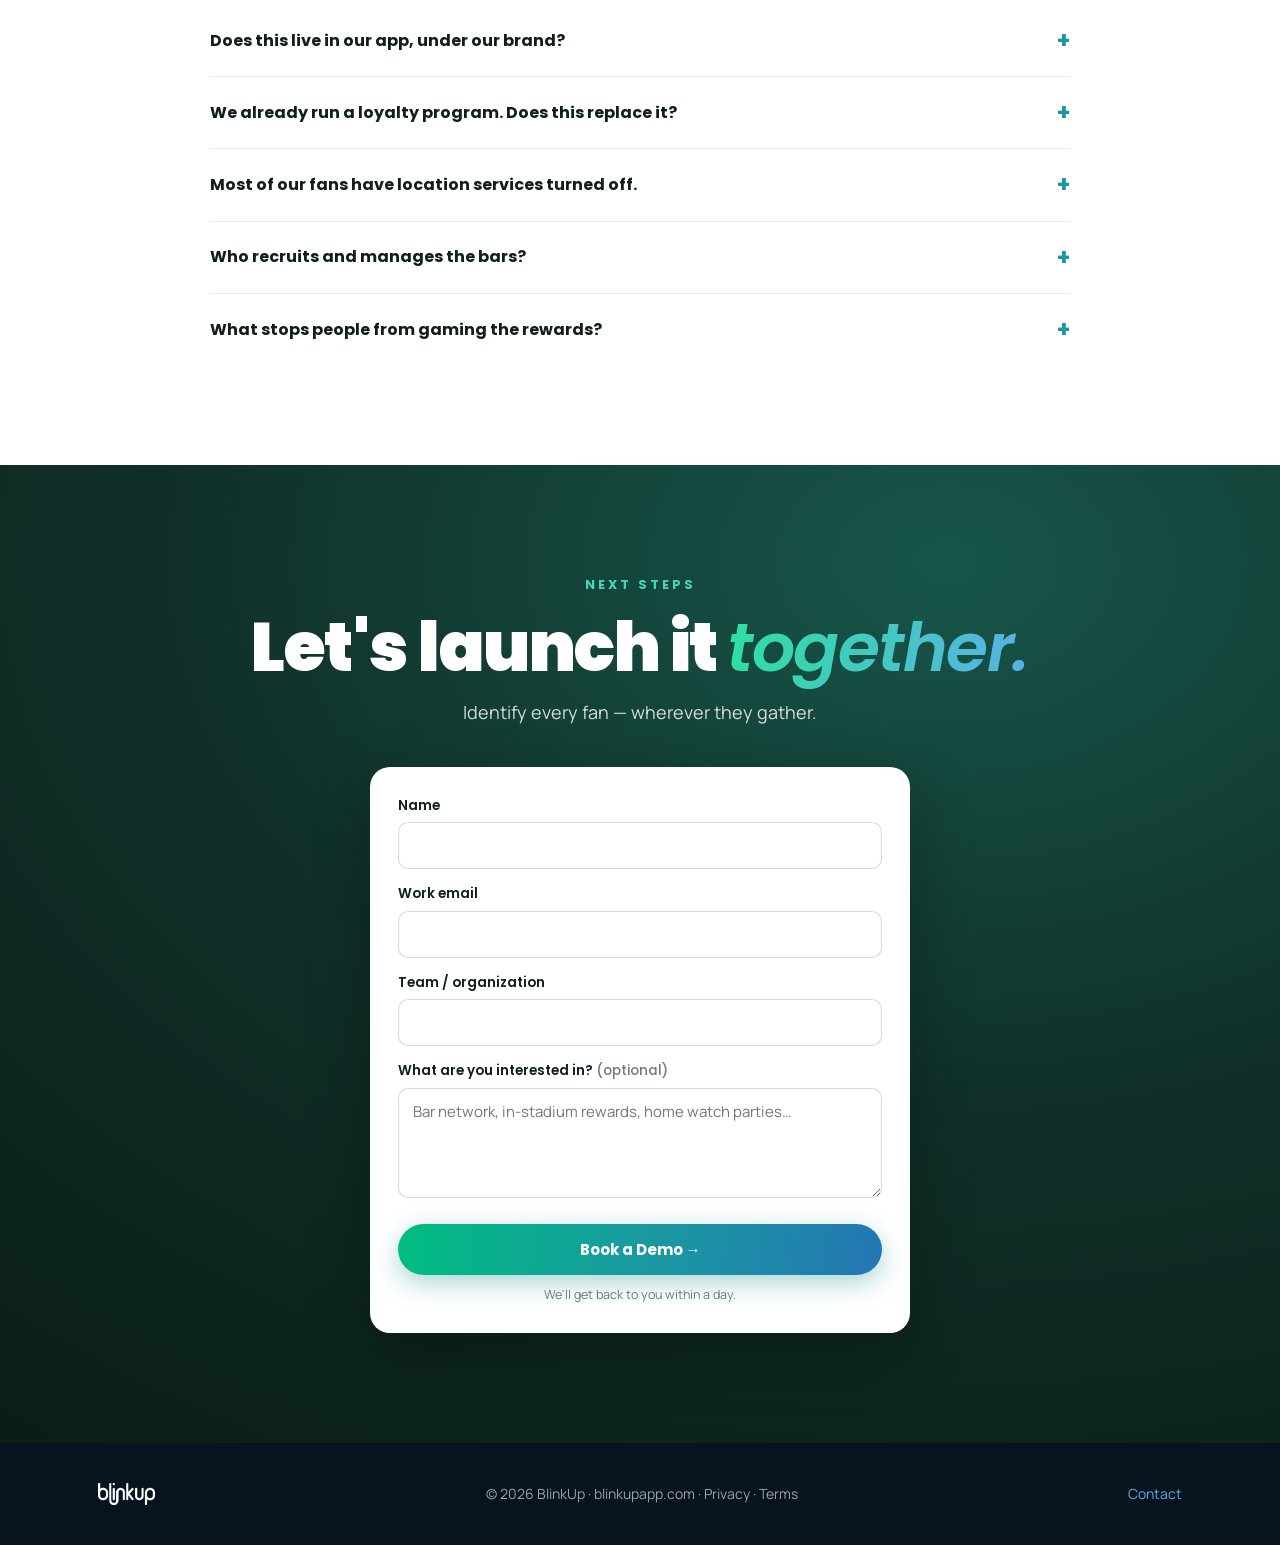
==== commit 6398c549: "Add 'email me my game plan' lead capture + GA4 conversion events - Planner email field POSTs lead + " ====
--- a/index.html
+++ b/index.html
@@ -160,7 +160,12 @@
         <div id="planItems"></div>
         <div class="plan-always"><b>Included in every plan:</b> season milestones &amp; attendance streaks, and every participating fan identified — first-party data in your CRM.</div>
         <div class="plan-pitch" id="planPitch"></div>
-        <a class="btn btn-primary plan-cta" id="planCta" href="#demo">Book a demo — bring this plan →</a>
+        <form class="plan-email" id="planEmailForm">
+          <input type="email" id="planEmail" placeholder="Your work email" required aria-label="Work email" autocomplete="email" />
+          <button type="submit" class="btn btn-primary">Email me my game plan →</button>
+        </form>
+        <div class="plan-email-done" id="planEmailDone" style="display:none;"></div>
+        <a class="plan-demo-link" id="planCta" href="#demo">or book a demo with this plan →</a>
       </div>
     </div>
   </div>
@@ -278,6 +283,13 @@
     t.style.display = 'block';
     t.classList.add('in');
   }
+
+  // GA4 custom events — turn traffic into intent signals.
+  function track(name, params) { if (window.gtag) gtag('event', name, params || {}); }
+  document.querySelectorAll('a[href="#demo"]').forEach(a => a.addEventListener('click', () => track('demo_cta_click')));
+  document.querySelectorAll('a[href="#planner"]').forEach(a => a.addEventListener('click', () => track('planner_cta_click')));
+  const demoFormEl = document.getElementById('demoForm');
+  if (demoFormEl) demoFormEl.addEventListener('submit', () => track('demo_submitted'));
 
   const nav = document.getElementById('nav');
   const onScroll = () => nav.classList.toggle('scrolled', window.scrollY > 40);
@@ -436,6 +448,32 @@
     cta.addEventListener('click', () => {
       const msg = document.getElementById('dfMsg');
       if (msg && state.summary) msg.value = state.summary;
+      if (window.gtag) gtag('event', 'planner_book_demo', { org: state.org });
+    });
+
+    // "Email me my game plan" — captures the lead + their built plan.
+    const emailForm = document.getElementById('planEmailForm');
+    emailForm.addEventListener('submit', async (e) => {
+      e.preventDefault();
+      const email = document.getElementById('planEmail').value;
+      const btn = emailForm.querySelector('button');
+      const done = document.getElementById('planEmailDone');
+      btn.disabled = true; btn.textContent = 'Sending…';
+      if (window.gtag) gtag('event', 'plan_emailed', { org: state.org });
+      try {
+        await fetch('https://formsubmit.co/ajax/willbott@blinkupapp.com', {
+          method: 'POST',
+          headers: { 'Content-Type': 'application/json', 'Accept': 'application/json' },
+          body: JSON.stringify({
+            _subject: 'BlinkUp game plan request',
+            email: email,
+            game_plan: state.summary || '(no selections)'
+          })
+        });
+      } catch (err) { /* still confirm — submission is queued */ }
+      emailForm.style.display = 'none';
+      done.textContent = "Got it — we'll send your game plan and follow up shortly.";
+      done.style.display = 'block';
     });
     document.querySelectorAll('#qOrg .plan-chip').forEach(b => b.addEventListener('click', () => {
       state.org = b.dataset.o;
--- a/assets/site.css
+++ b/assets/site.css
@@ -468,3 +468,15 @@
 #proof .partner-card { max-width: 620px; margin: 0 auto; text-align: center; align-items: center; }
 .partner-logo { width: 100%; max-width: 340px; height: auto; margin: 0 auto 18px; display: block; }
 #proof .brand-chips { justify-content: center; }
+
+/* v18: plan email capture */
+.plan-email { display: flex; gap: 8px; margin-top: 20px; flex-wrap: wrap; }
+.plan-email input { flex: 1; min-width: 180px; padding: 12px 14px; border: 1.5px solid rgba(0,0,0,.15);
+  border-radius: 10px; font-family: var(--body); font-size: 15px; color: var(--text); }
+.plan-email input:focus { outline: none; border-color: var(--teal); box-shadow: 0 0 0 3px rgba(25,154,160,.15); }
+.plan-email button { white-space: nowrap; }
+.plan-email-done { margin-top: 20px; font-family: var(--sans); font-weight: 600; color: var(--green-deep);
+  background: rgba(0,189,129,.08); border-radius: 12px; padding: 15px 16px; }
+.plan-demo-link { display: inline-block; margin-top: 14px; font-family: var(--sans); font-weight: 600;
+  font-size: 14px; color: var(--blue); text-decoration: none; }
+.plan-demo-link:hover { text-decoration: underline; }
